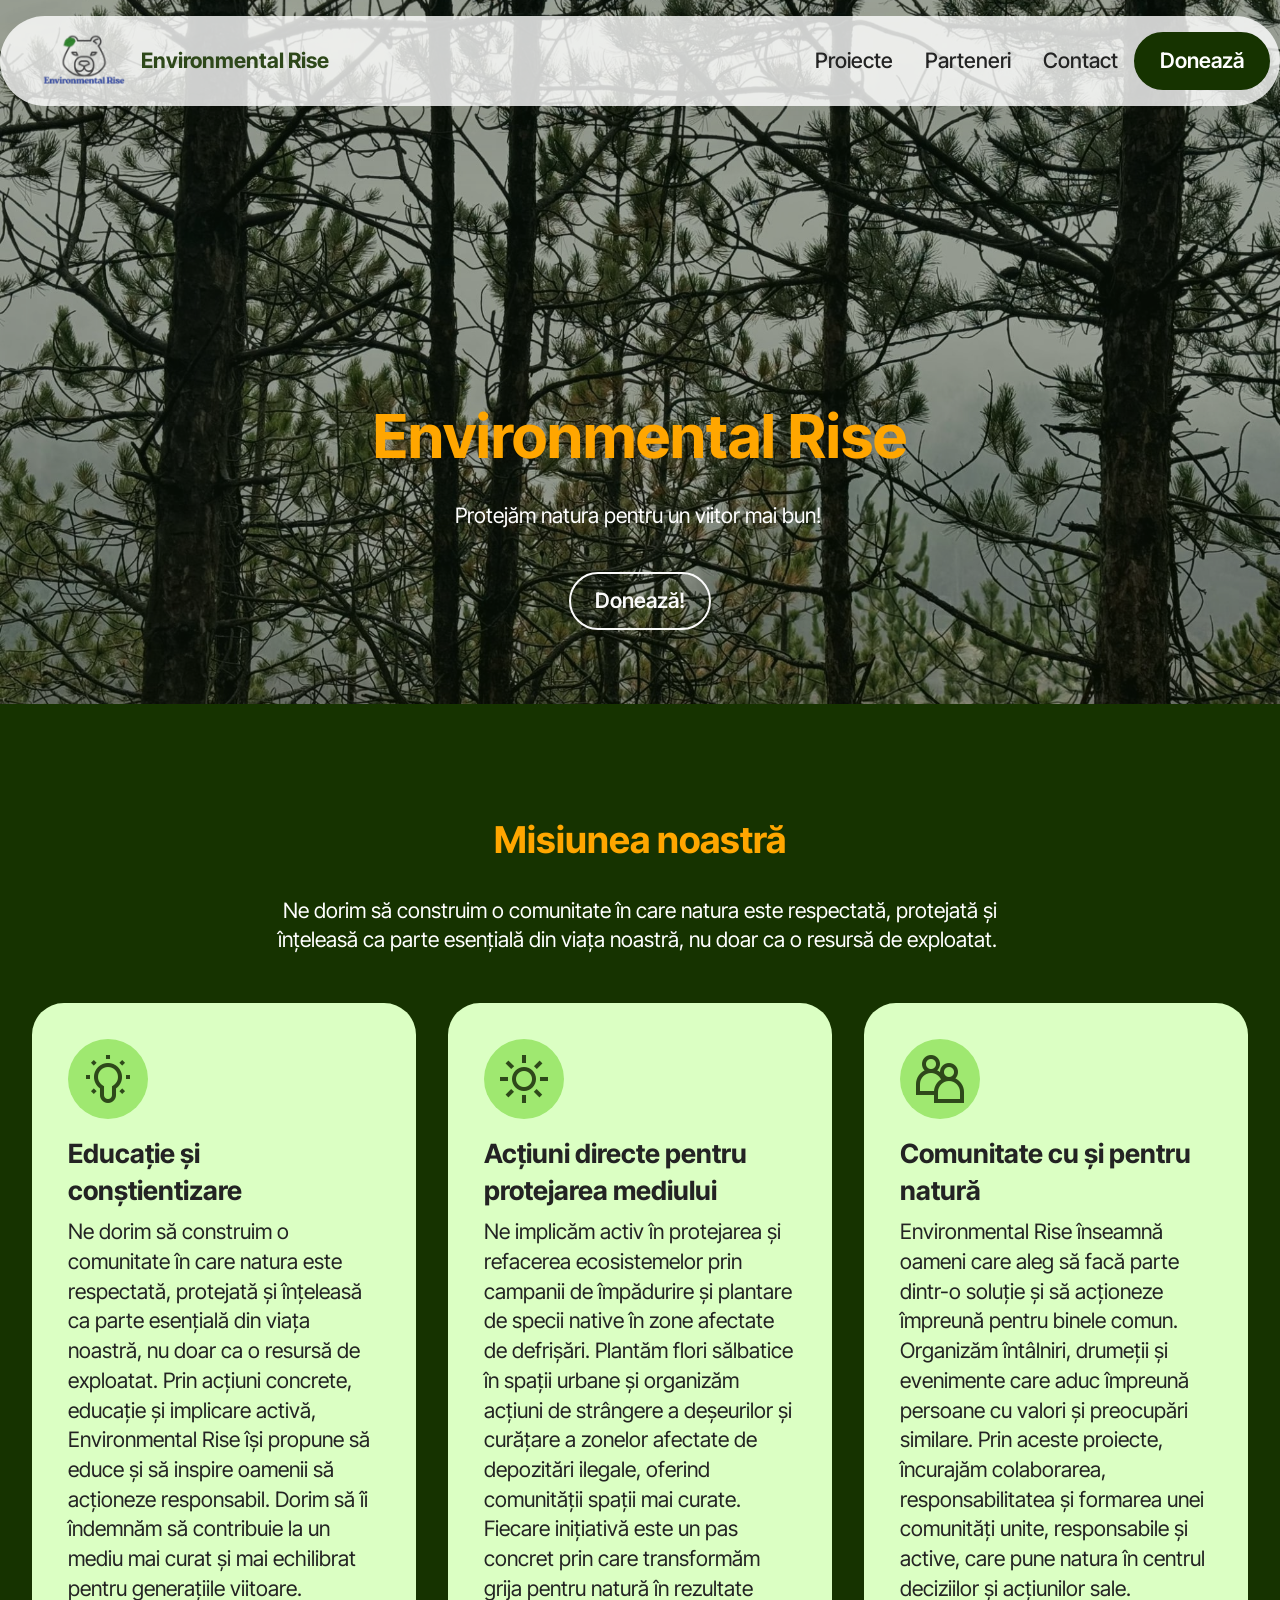
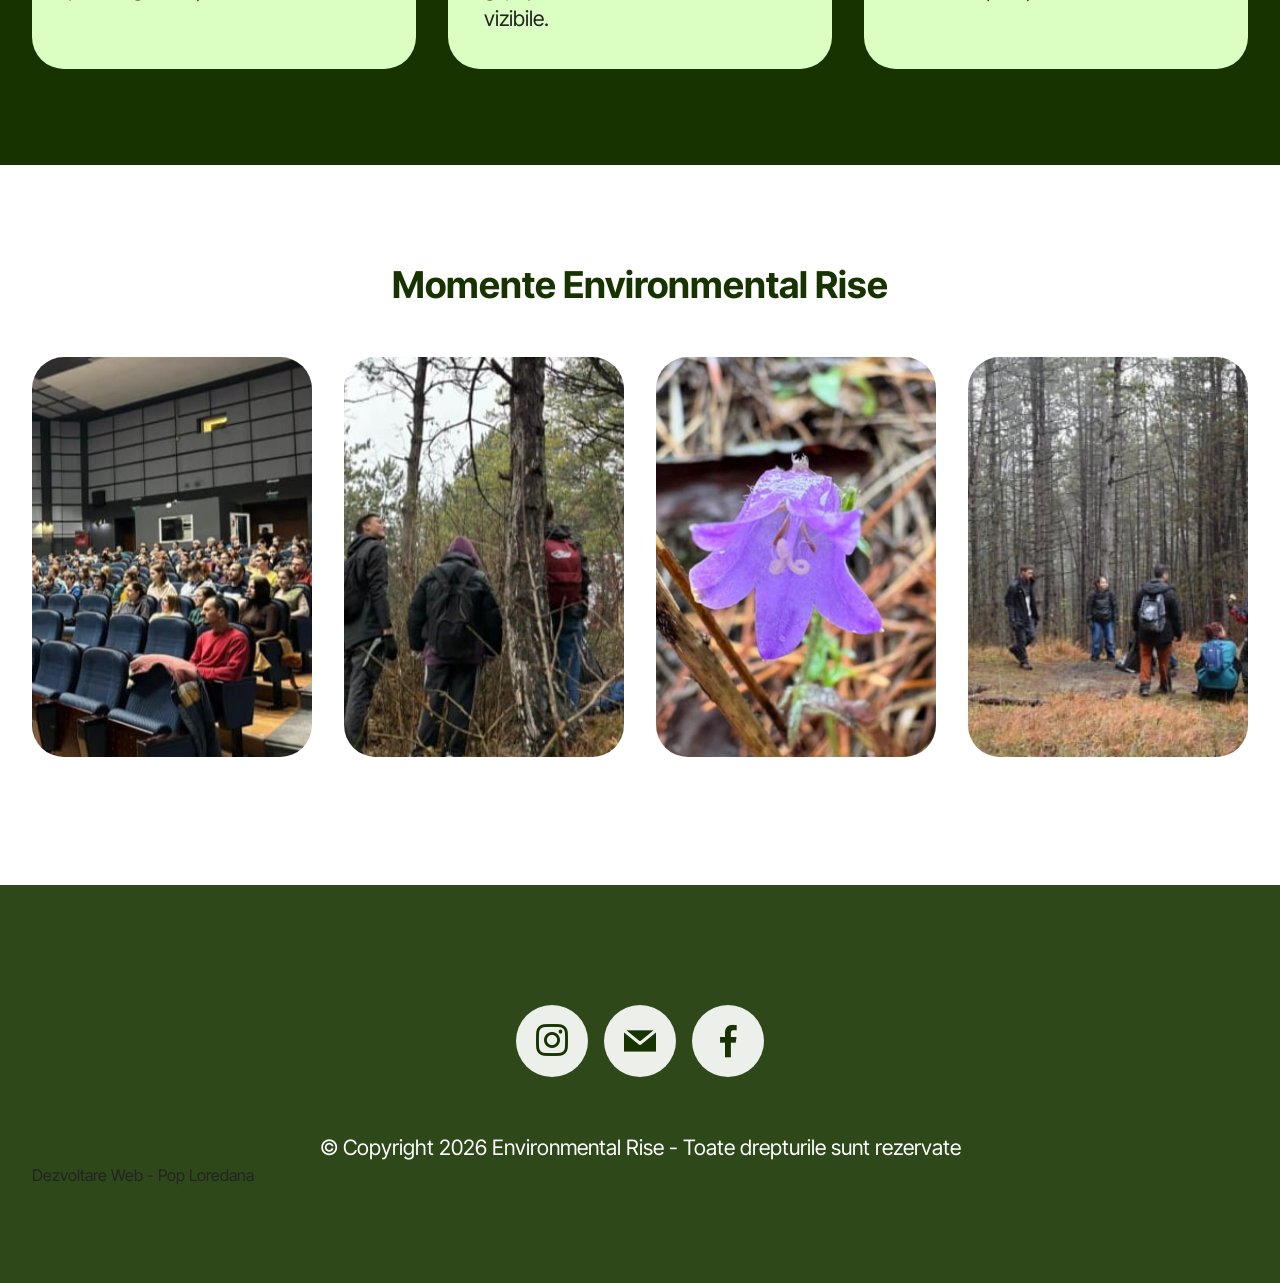
==== index.html @ d9c9ce09 "Add files via upload" ====
<!DOCTYPE html>
<html  >
<head>
  <meta charset="UTF-8">
  <meta http-equiv="X-UA-Compatible" content="IE=edge">
  <meta name="viewport" content="width=device-width, initial-scale=1, minimum-scale=1">
  <link rel="shortcut icon" href="assets/images/logo-environmental-rise.png" type="image/x-icon">
  <meta name="description" content="Environmental Rise este o organizație non-profit fondată de tineri, dedicată protejării mediului prin educație, informare și acțiuni concrete. Promovăm conștientizarea asupra poluării și importanței naturii, implicând comunitatea în inițiative de igienizare și responsabilitate față de mediul înconjurător.">
  
  
  <title>Environmental Rise</title>
  <link rel="stylesheet" href="assets/web/assets/mobirise-icons2/mobirise2.css">
  <link rel="stylesheet" href="assets/bootstrap/css/bootstrap.min.css">
  <link rel="stylesheet" href="assets/parallax/jarallax.css">
  <link rel="stylesheet" href="assets/dropdown/css/style.css">
  <link rel="stylesheet" href="assets/socicon/css/styles.css">
  <link rel="stylesheet" href="assets/theme/css/style.css">
  <link rel="preload" href="https://fonts.googleapis.com/css?family=Inter+Tight:100,200,300,400,500,600,700,800,900,100i,200i,300i,400i,500i,600i,700i,800i,900i&display=swap" as="style" onload="this.onload=null;this.rel='stylesheet'">
  <noscript><link rel="stylesheet" href="https://fonts.googleapis.com/css?family=Inter+Tight:100,200,300,400,500,600,700,800,900,100i,200i,300i,400i,500i,600i,700i,800i,900i&display=swap"></noscript>
  <link rel="preload" as="style" href="assets/syle/css/custom-style.css"><link rel="stylesheet" href="assets/syle/css/custom-style.css" type="text/css">

  
  
  
</head>
<body>
  
  <section data-bs-version="5.1" class="menu menu1 cid-vgi9VvY2FY" once="menu" id="menu01-1s">
	

	<nav class="navbar navbar-dropdown navbar-fixed-top navbar-expand-lg">
		<div class="container">
			<div class="navbar-brand">
				<span class="navbar-logo">
					<a href="index.html">
						<img src="assets/images/logo-environmental-rise.png" alt="Logo Environmental Rise" style="height: 3.7rem;">
					</a>
				</span>
				<span class="navbar-caption-wrap"><a class="navbar-caption text-info text-primary display-4" href="index.html">Environmental Rise</a></span>
			</div>
			<button class="navbar-toggler" type="button" data-toggle="collapse" data-bs-toggle="collapse" data-target="#navbarSupportedContent" data-bs-target="#navbarSupportedContent" aria-controls="navbarNavAltMarkup" aria-expanded="false" aria-label="Toggle navigation">
				<div class="hamburger">
					<span></span>
					<span></span>
					<span></span>
					<span></span>
				</div>
			</button>
			<div class="collapse navbar-collapse" id="navbarSupportedContent">
				<ul class="navbar-nav nav-dropdown" data-app-modern-menu="true"><li class="nav-item">
						<a class="nav-link link text-black text-primary display-4" href="proiecte.html">Proiecte</a>
					</li>
					<li class="nav-item">
						<a class="nav-link link text-black text-primary display-4" href="parteneri.html" aria-expanded="false">Parteneri</a>
					</li>
					<li class="nav-item">
						<a class="nav-link link text-black text-primary display-4" href="contact.html">Contact</a>
					</li></ul>
				
				<div class="navbar-buttons mbr-section-btn"><a class="btn btn-primary display-4" href="doneaza.html">Donează</a></div>
			</div>
		</div>
	</nav>
</section>

<section data-bs-version="5.1" class="header16 cid-vbN2YcTjL3 mbr-parallax-background" id="header17-1">
  
  <div class="mbr-overlay" style="opacity: 0.4; background-color: rgb(14, 29, 3);"></div>
  <div class="container-fluid">
    <div class="row">
      <div class="content-wrap col-12 col-md-8">
        <h1 class="mbr-section-title mbr-fonts-style mbr-white mb-4 display-1">
          <strong><br>Environmental Rise</strong></h1>
        
        <p class="mbr-fonts-style mbr-text mbr-white mb-4 display-7">Protejăm natura pentru un viitor mai bun!&nbsp;</p>
        <div class="mbr-section-btn"><a class="btn btn-white-outline display-7" href="doneaza.html">Donează!</a></div>
      </div>
    </div>
  </div>
</section>

<section data-bs-version="5.1" class="features5 cid-vbN3GbzS0w" id="features05-3">
  

  
  
  <div class="container">
    <div class="row mb-5 justify-content-center">
      <div class="col-12 content-head">
        <h2 class="mbr-section-title mbr-fonts-style align-center mb-0 display-2"><strong>Misiunea noastră</strong></h2>
        <h5 class="mbr-section-subtitle mbr-fonts-style align-center mb-0 mt-4 display-7">Ne dorim să construim o comunitate în care natura este respectată, protejată și înțeleasă ca parte esențială din viața noastră, nu doar ca o resursă de exploatat.&nbsp;</h5>
      </div>
    </div>
    <div class="row">
      <div class="item features-without-image col-12 col-md-6 col-lg-4 item-mb">
        <div class="item-wrapper">
          <div class="card-box align-left">
            <div class="iconfont-wrapper">
              <span class="mbr-iconfont mobi-mbri-idea mobi-mbri"></span>
            </div>
            <h3 class="card-title mbr-fonts-style display-5"><strong>Educație și conștientizare&nbsp;</strong></h3>
            <p class="card-text mbr-fonts-style display-7">Ne dorim să construim o comunitate în care natura este respectată, protejată și înțeleasă ca parte esențială din viața noastră, nu doar ca o resursă de exploatat. Prin acțiuni concrete, educație și implicare activă, Environmental Rise își propune să educe și să inspire oamenii să acționeze responsabil. Dorim să îi îndemnăm să contribuie la un mediu mai curat și mai echilibrat pentru generațiile viitoare.</p>

            
          </div>
        </div>
      </div><div class="item features-without-image col-12 col-md-6 col-lg-4 item-mb">
        <div class="item-wrapper">
          <div class="card-box align-left">
            <div class="iconfont-wrapper">
              <span class="mbr-iconfont mobi-mbri-sun mobi-mbri"></span>
            </div>
            <h3 class="card-title mbr-fonts-style display-5"><strong>Acțiuni directe pentru protejarea mediului</strong></h3>
            <p class="card-text mbr-fonts-style display-7">Ne implicăm activ în protejarea și refacerea ecosistemelor prin campanii de împădurire și plantare de specii native în zone afectate de defrișări. Plantăm flori sălbatice în spații urbane și organizăm acțiuni de strângere a deșeurilor și curățare a zonelor afectate de depozitări ilegale, oferind comunității spații mai curate. Fiecare inițiativă este un pas concret prin care transformăm grija pentru natură în rezultate vizibile.</p>

            
          </div>
        </div>
      </div><div class="item features-without-image col-12 col-md-6 col-lg-4 item-mb">
        <div class="item-wrapper">
          <div class="card-box align-left">
            <div class="iconfont-wrapper">
              <span class="mbr-iconfont mobi-mbri-users mobi-mbri"></span>
            </div>
            <h3 class="card-title mbr-fonts-style display-5"><strong>Comunitate cu și pentru natură</strong></h3>
            <p class="card-text mbr-fonts-style display-7">Environmental Rise înseamnă oameni care aleg să facă parte dintr-o soluție și să acționeze împreună pentru binele comun. Organizăm întâlniri, drumeții și evenimente care aduc împreună persoane cu valori și preocupări similare. Prin aceste proiecte, încurajăm colaborarea, responsabilitatea și formarea unei comunități unite, responsabile și active, care pune natura în centrul deciziilor și acțiunilor sale.</p>

            
          </div>
        </div>
      </div>
      
      
    </div>
  </div>
</section>

<section data-bs-version="5.1" class="gallery3 cid-vghAMvdMQ4" id="gallery03-1f">
    
    
    <div class="container-fluid">
      <div class="row justify-content-center">
        <div class="col-12 content-head">
          <div class="mbr-section-head mb-5">
            <h2 class="mbr-section-title mbr-fonts-style align-center mb-0 display-2"><strong>Momente Environmental Rise</strong></h2>
            
          </div>
        </div>
      </div>
      <div class="row">
        <div class="item features-image col-12 col-md-6 col-lg-3 active">
          <div class="item-wrapper">
            <div class="item-img">
              <img src="assets/images/cinema-388x388.jpg" alt="Sală de Cinema plină de spectatori cu prilejul ecranizării unuia dintre documentarele cu scop educativ și de conștientizare pentru mediu" title="" data-slide-to="0" data-bs-slide-to="0">
            </div>
            
          </div>
        </div><div class="item features-image col-12 col-md-6 col-lg-3">
          <div class="item-wrapper">
            <div class="item-img">
              <img src="assets/images/padurea-faget-376x376.jpg" alt="Voluntarii Environmental Rise în  Făget, explorând pădurea cu sacii de gunoi la îndemână. " title="" data-slide-to="1" data-bs-slide-to="1">
            </div>
            
          </div>
        </div><div class="item features-image col-12 col-md-6 col-lg-3">
          <div class="item-wrapper">
            <div class="item-img">
              <img src="assets/images/floare-516x516.jpg" alt="Floare mov observată de voluntarii Environmental Rise în una dintre acțiunile de igienizare din natură." title="" data-slide-to="2" data-bs-slide-to="2">
            </div>
            
          </div>
        </div>
        
        
        <div class="item features-image col-12 col-md-6 col-lg-3">
          <div class="item-wrapper">
            <div class="item-img">
              <img src="assets/images/igienizare-faget-344x344.jpg" alt="Voluntarii Environmental Rise în timpul acțiunii de igienizare a Pădurii Făget" title="" data-slide-to="3" data-bs-slide-to="3">
            </div>
            
          </div>
        </div>
      </div>
    </div>
  </section>

<section data-bs-version="5.1" class="footer3 cid-vbNjafjT93" once="footers" id="footer03-13">

        

    

    <div class="container">
        <div class="row">
            

            <div class="col-12 mt-4">
                <div class="social-row">
                    <div class="soc-item">
                        <a href="https://www.instagram.com/environmentalrise?igsh=dGgyN2luZTlpYWtq&utm_source=qr" target="_blank">
                            <span class="mbr-iconfont display-7 socicon-instagram socicon"></span>
                        </a>
                    </div>
                    <div class="soc-item">
                        <a href="mailto:environmentalrise@gmail.com">
                            <span class="mbr-iconfont socicon-mail socicon"></span>
                        </a>
                    </div>
                    <div class="soc-item">
                        <a href="https://www.facebook.com/share/18EPLnrP8C/?mibextid=wwXIfr" target="_blank">
                            <span class="mbr-iconfont socicon-facebook socicon"></span>
                        </a>
                    </div>
                    
                    
                </div>
            </div>
            <div class="col-12 mt-5">
                <p class="mbr-fonts-style copyright display-7">© Copyright 2026 Environmental Rise - Toate drepturile sunt rezervate</p>Dezvoltare Web - Pop Loredana<br></p>
            </div>
        </div>
    </div>
  
  <script src="assets/bootstrap/js/bootstrap.bundle.min.js"></script>
  <script src="assets/smoothscroll/smooth-scroll.js"></script>
  <script src="assets/ytplayer/index.js"></script>
  <script src="assets/dropdown/js/navbar-dropdown.js"></script>
  <script src="assets/theme/js/script.js"></script>
</body>
  
 
  </body>
</html>
---- assets/web/assets/mobirise-icons2/mobirise2.css ----
@font-face {
  font-family: 'Moririse2';
  font-display: swap;
  src:  url('mobirise2.eot?f2bix4');
  src:  url('mobirise2.eot?f2bix4#iefix') format('embedded-opentype'),
    url('mobirise2.woff2?f2bix4') format('woff2'),
    url('mobirise2.woff?f2bix4') format('woff'),
    url('mobirise2.ttf?f2bix4') format('truetype'),
    url('mobirise2.svg?f2bix4#mobirise2') format('svg');
  font-weight: normal;
  font-style: normal;
}

[class^="mobi-"], [class*=" mobi-"] {
  /* use !important to prevent issues with browser extensions that change fonts */
  font-family: 'Moririse2' !important;
  speak: none;
  font-style: normal;
  font-weight: normal;
  font-variant: normal;
  text-transform: none;
  line-height: 1;

  /* Better Font Rendering =========== */
  -webkit-font-smoothing: antialiased;
  -moz-osx-font-smoothing: grayscale;
}

.mobi-mbri-add-submenu:before {
  content: "\e900";
}
.mobi-mbri-alert:before {
  content: "\e901";
}
.mobi-mbri-align-center:before {
  content: "\e902";
}
.mobi-mbri-align-justify:before {
  content: "\e903";
}
.mobi-mbri-align-left:before {
  content: "\e904";
}
.mobi-mbri-align-right:before {
  content: "\e905";
}
.mobi-mbri-android:before {
  content: "\e906";
}
.mobi-mbri-apple:before {
  content: "\e907";
}
.mobi-mbri-arrow-down:before {
  content: "\e908";
}
.mobi-mbri-arrow-next:before {
  content: "\e909";
}
.mobi-mbri-arrow-prev:before {
  content: "\e90a";
}
.mobi-mbri-arrow-up:before {
  content: "\e90b";
}
.mobi-mbri-bold:before {
  content: "\e90c";
}
.mobi-mbri-bookmark:before {
  content: "\e90d";
}
.mobi-mbri-bootstrap:before {
  content: "\e90e";
}
.mobi-mbri-briefcase:before {
  content: "\e90f";
}
.mobi-mbri-browse:before {
  content: "\e910";
}
.mobi-mbri-bulleted-list:before {
  content: "\e911";
}
.mobi-mbri-calendar:before {
  content: "\e912";
}
.mobi-mbri-camera:before {
  content: "\e913";
}
.mobi-mbri-cart-add:before {
  content: "\e914";
}
.mobi-mbri-cart-full:before {
  content: "\e915";
}
.mobi-mbri-cash:before {
  content: "\e916";
}
.mobi-mbri-change-style:before {
  content: "\e917";
}
.mobi-mbri-chat:before {
  content: "\e918";
}
.mobi-mbri-clock:before {
  content: "\e919";
}
.mobi-mbri-close:before {
  content: "\e91a";
}
.mobi-mbri-cloud:before {
  content: "\e91b";
}
.mobi-mbri-code:before {
  content: "\e91c";
}
.mobi-mbri-contact-form:before {
  content: "\e91d";
}
.mobi-mbri-credit-card:before {
  content: "\e91e";
}
.mobi-mbri-cursor-click:before {
  content: "\e91f";
}
.mobi-mbri-cust-feedback:before {
  content: "\e920";
}
.mobi-mbri-database:before {
  content: "\e921";
}
.mobi-mbri-delivery:before {
  content: "\e922";
}
.mobi-mbri-desktop:before {
  content: "\e923";
}
.mobi-mbri-devices:before {
  content: "\e924";
}
.mobi-mbri-down:before {
  content: "\e925";
}
.mobi-mbri-download-2:before {
  content: "\e926";
}
.mobi-mbri-download:before {
  content: "\e927";
}
.mobi-mbri-drag-n-drop-2:before {
  content: "\e928";
}
.mobi-mbri-drag-n-drop:before {
  content: "\e929";
}
.mobi-mbri-edit-2:before {
  content: "\e92a";
}
.mobi-mbri-edit:before {
  content: "\e92b";
}
.mobi-mbri-error:before {
  content: "\e92c";
}
.mobi-mbri-extension:before {
  content: "\e92d";
}
.mobi-mbri-features:before {
  content: "\e92e";
}
.mobi-mbri-file:before {
  content: "\e92f";
}
.mobi-mbri-flag:before {
  content: "\e930";
}
.mobi-mbri-folder:before {
  content: "\e931";
}
.mobi-mbri-gift:before {
  content: "\e932";
}
.mobi-mbri-github:before {
  content: "\e933";
}
.mobi-mbri-globe-2:before {
  content: "\e934";
}
.mobi-mbri-globe:before {
  content: "\e935";
}
.mobi-mbri-growing-chart:before {
  content: "\e936";
}
.mobi-mbri-hearth:before {
  content: "\e937";
}
.mobi-mbri-help:before {
  content: "\e938";
}
.mobi-mbri-home:before {
  content: "\e939";
}
.mobi-mbri-hot-cup:before {
  content: "\e93a";
}
.mobi-mbri-idea:before {
  content: "\e93b";
}
.mobi-mbri-image-gallery:before {
  content: "\e93c";
}
.mobi-mbri-image-slider:before {
  content: "\e93d";
}
.mobi-mbri-info:before {
  content: "\e93e";
}
.mobi-mbri-italic:before {
  content: "\e93f";
}
.mobi-mbri-key:before {
  content: "\e940";
}
.mobi-mbri-laptop:before {
  content: "\e941";
}
.mobi-mbri-layers:before {
  content: "\e942";
}
.mobi-mbri-left-right:before {
  content: "\e943";
}
.mobi-mbri-left:before {
  content: "\e944";
}
.mobi-mbri-letter:before {
  content: "\e945";
}
.mobi-mbri-like:before {
  content: "\e946";
}
.mobi-mbri-link:before {
  content: "\e947";
}
.mobi-mbri-lock:before {
  content: "\e948";
}
.mobi-mbri-login:before {
  content: "\e949";
}
.mobi-mbri-logout:before {
  content: "\e94a";
}
.mobi-mbri-magic-stick:before {
  content: "\e94b";
}
.mobi-mbri-map-pin:before {
  content: "\e94c";
}
.mobi-mbri-menu:before {
  content: "\e94d";
}
.mobi-mbri-mobile-2:before {
  content: "\e94e";
}
.mobi-mbri-mobile-horizontal:before {
  content: "\e94f";
}
.mobi-mbri-mobile:before {
  content: "\e950";
}
.mobi-mbri-mobirise:before {
  content: "\e951";
}
.mobi-mbri-more-horizontal:before {
  content: "\e952";
}
.mobi-mbri-more-vertical:before {
  content: "\e953";
}
.mobi-mbri-music:before {
  content: "\e954";
}
.mobi-mbri-new-file:before {
  content: "\e955";
}
.mobi-mbri-numbered-list:before {
  content: "\e956";
}
.mobi-mbri-opened-folder:before {
  content: "\e957";
}
.mobi-mbri-pages:before {
  content: "\e958";
}
.mobi-mbri-paper-plane:before {
  content: "\e959";
}
.mobi-mbri-paperclip:before {
  content: "\e95a";
}
.mobi-mbri-phone:before {
  content: "\e95b";
}
.mobi-mbri-photo:before {
  content: "\e95c";
}
.mobi-mbri-photos:before {
  content: "\e95d";
}
.mobi-mbri-pin:before {
  content: "\e95e";
}
.mobi-mbri-play:before {
  content: "\e95f";
}
.mobi-mbri-plus:before {
  content: "\e960";
}
.mobi-mbri-preview:before {
  content: "\e961";
}
.mobi-mbri-print:before {
  content: "\e962";
}
.mobi-mbri-protect:before {
  content: "\e963";
}
.mobi-mbri-question:before {
  content: "\e964";
}
.mobi-mbri-quote-left:before {
  content: "\e965";
}
.mobi-mbri-quote-right:before {
  content: "\e966";
}
.mobi-mbri-redo:before {
  content: "\e967";
}
.mobi-mbri-refresh:before {
  content: "\e968";
}
.mobi-mbri-responsive-2:before {
  content: "\e969";
}
.mobi-mbri-responsive:before {
  content: "\e96a";
}
.mobi-mbri-right:before {
  content: "\e96b";
}
.mobi-mbri-rocket:before {
  content: "\e96c";
}
.mobi-mbri-sad-face:before {
  content: "\e96d";
}
.mobi-mbri-sale:before {
  content: "\e96e";
}
.mobi-mbri-save:before {
  content: "\e96f";
}
.mobi-mbri-search:before {
  content: "\e970";
}
.mobi-mbri-setting-2:before {
  content: "\e971";
}
.mobi-mbri-setting-3:before {
  content: "\e972";
}
.mobi-mbri-setting:before {
  content: "\e973";
}
.mobi-mbri-share:before {
  content: "\e974";
}
.mobi-mbri-shopping-bag:before {
  content: "\e975";
}
.mobi-mbri-shopping-basket:before {
  content: "\e976";
}
.mobi-mbri-shopping-cart:before {
  content: "\e977";
}
.mobi-mbri-sites:before {
  content: "\e978";
}
.mobi-mbri-smile-face:before {
  content: "\e979";
}
.mobi-mbri-speed:before {
  content: "\e97a";
}
.mobi-mbri-star:before {
  content: "\e97b";
}
.mobi-mbri-success:before {
  content: "\e97c";
}
.mobi-mbri-sun:before {
  content: "\e97d";
}
.mobi-mbri-sun2:before {
  content: "\e97e";
}
.mobi-mbri-tablet-vertical:before {
  content: "\e97f";
}
.mobi-mbri-tablet:before {
  content: "\e980";
}
.mobi-mbri-target:before {
  content: "\e981";
}
.mobi-mbri-timer:before {
  content: "\e982";
}
.mobi-mbri-to-ftp:before {
  content: "\e983";
}
.mobi-mbri-to-local-drive:before {
  content: "\e984";
}
.mobi-mbri-touch-swipe:before {
  content: "\e985";
}
.mobi-mbri-touch:before {
  content: "\e986";
}
.mobi-mbri-trash:before {
  content: "\e987";
}
.mobi-mbri-underline:before {
  content: "\e988";
}
.mobi-mbri-undo:before {
  content: "\e989";
}
.mobi-mbri-unlink:before {
  content: "\e98a";
}
.mobi-mbri-unlock:before {
  content: "\e98b";
}
.mobi-mbri-up-down:before {
  content: "\e98c";
}
.mobi-mbri-up:before {
  content: "\e98d";
}
.mobi-mbri-update:before {
  content: "\e98e";
}
.mobi-mbri-upload-2:before {
  content: "\e98f";
}
.mobi-mbri-upload:before {
  content: "\e990";
}
.mobi-mbri-user-2:before {
  content: "\e991";
}
.mobi-mbri-user:before {
  content: "\e992";
}
.mobi-mbri-users:before {
  content: "\e993";
}
.mobi-mbri-video-play:before {
  content: "\e994";
}
.mobi-mbri-video:before {
  content: "\e995";
}
.mobi-mbri-watch:before {
  content: "\e996";
}
.mobi-mbri-website-theme-2:before {
  content: "\e997";
}
.mobi-mbri-website-theme:before {
  content: "\e998";
}
.mobi-mbri-wifi:before {
  content: "\e999";
}
.mobi-mbri-windows:before {
  content: "\e99a";
}
.mobi-mbri-zoom-in:before {
  content: "\e99b";
}
.mobi-mbri-zoom-out:before {
  content: "\e99c";
}
---- assets/parallax/jarallax.css ----
.jarallax {
    position: relative;
    z-index: 0;
}
.jarallax > .jarallax-img {
    position: absolute;
    object-fit: cover;
    /* support for plugin https://github.com/bfred-it/object-fit-images */
    font-family: 'object-fit: cover;';
    top: 0;
    left: 0;
    width: 100%;
    height: 100%;
    z-index: -1;
}
---- assets/dropdown/css/style.css ----
.navbar-dropdown {
  left: 0;
  padding: 0;
  position: absolute;
  right: 0;
  top: 0;
  transition: all 0.45s ease;
  z-index: 1030;
  background: #282828; }
  .navbar-dropdown .navbar-logo {
    margin-right: 0.8rem;
    transition: margin 0.3s ease-in-out;
    vertical-align: middle; }
    .navbar-dropdown .navbar-logo img {
      height: 3.125rem;
      transition: all 0.3s ease-in-out; }
    .navbar-dropdown .navbar-logo.mbr-iconfont {
      font-size: 3.125rem;
      line-height: 3.125rem; }
  .navbar-dropdown .navbar-caption {
    font-weight: 700;
    white-space: normal;
    vertical-align: -4px;
    line-height: 3.125rem !important; }
    .navbar-dropdown .navbar-caption, .navbar-dropdown .navbar-caption:hover {
      color: inherit;
      text-decoration: none; }
  .navbar-dropdown .mbr-iconfont + .navbar-caption {
    vertical-align: -1px; }
  .navbar-dropdown.navbar-fixed-top {
    position: fixed; }
  .navbar-dropdown .navbar-brand span {
    vertical-align: -4px; }
  .navbar-dropdown.bg-color.transparent {
    background: none; }
  .navbar-dropdown.navbar-short .navbar-brand {
    padding: 0.625rem 0; }
    .navbar-dropdown.navbar-short .navbar-brand span {
      vertical-align: -1px; }
  .navbar-dropdown.navbar-short .navbar-caption {
    line-height: 2.375rem !important;
    vertical-align: -2px; }
  .navbar-dropdown.navbar-short .navbar-logo {
    margin-right: 0.5rem; }
    .navbar-dropdown.navbar-short .navbar-logo img {
      height: 2.375rem; }
    .navbar-dropdown.navbar-short .navbar-logo.mbr-iconfont {
      font-size: 2.375rem;
      line-height: 2.375rem; }
  .navbar-dropdown.navbar-short .mbr-table-cell {
    height: 3.625rem; }
  .navbar-dropdown .navbar-close {
    left: 0.6875rem;
    position: fixed;
    top: 0.75rem;
    z-index: 1000; }
  .navbar-dropdown .hamburger-icon {
    content: "";
    display: inline-block;
    vertical-align: middle;
    width: 16px;
    -webkit-box-shadow: 0 -6px 0 1px #282828,0 0 0 1px #282828,0 6px 0 1px #282828;
    -moz-box-shadow: 0 -6px 0 1px #282828,0 0 0 1px #282828,0 6px 0 1px #282828;
    box-shadow: 0 -6px 0 1px #282828,0 0 0 1px #282828,0 6px 0 1px #282828; }

.dropdown-menu .dropdown-toggle[data-toggle="dropdown-submenu"]::after {
  border-bottom: 0.35em solid transparent;
  border-left: 0.35em solid;
  border-right: 0;
  border-top: 0.35em solid transparent;
  margin-left: 0.3rem; }

.dropdown-menu .dropdown-item:focus {
  outline: 0; }

.nav-dropdown {
  font-size: 0.75rem;
  font-weight: 500;
  height: auto !important; }
  .nav-dropdown .nav-btn {
    padding-left: 1rem; }
  .nav-dropdown .link {
    margin: .667em 1.667em;
    font-weight: 500;
    padding: 0;
    transition: color .2s ease-in-out; }
    .nav-dropdown .link.dropdown-toggle {
      margin-right: 2.583em; }
      .nav-dropdown .link.dropdown-toggle::after {
        margin-left: .25rem;
        border-top: 0.35em solid;
        border-right: 0.35em solid transparent;
        border-left: 0.35em solid transparent;
        border-bottom: 0; }
      .nav-dropdown .link.dropdown-toggle[aria-expanded="true"] {
        margin: 0;
        padding: 0.667em 3.263em  0.667em 1.667em; }
  .nav-dropdown .link::after,
  .nav-dropdown .dropdown-item::after {
    color: inherit; }
  .nav-dropdown .btn {
    font-size: 0.75rem;
    font-weight: 700;
    letter-spacing: 0;
    margin-bottom: 0;
    padding-left: 1.25rem;
    padding-right: 1.25rem; }
  .nav-dropdown .dropdown-menu {
    border-radius: 0;
    border: 0;
    left: 0;
    margin: 0;
    padding-bottom: 1.25rem;
    padding-top: 1.25rem;
    position: relative; }
  .nav-dropdown .dropdown-submenu {
    margin-left: 0.125rem;
    top: 0; }
  .nav-dropdown .dropdown-item {
    font-weight: 500;
    line-height: 2;
    padding: 0.3846em 4.615em 0.3846em 1.5385em;
    position: relative;
    transition: color .2s ease-in-out, background-color .2s ease-in-out; }
    .nav-dropdown .dropdown-item::after {
      margin-top: -0.3077em;
      position: absolute;
      right: 1.1538em;
      top: 50%; }
    .nav-dropdown .dropdown-item:focus, .nav-dropdown .dropdown-item:hover {
      background: none; }

@media (max-width: 767px) {
  .nav-dropdown.navbar-toggleable-sm {
    bottom: 0;
    display: none;
    left: 0;
    overflow-x: hidden;
    position: fixed;
    top: 0;
    transform: translateX(-100%);
    -ms-transform: translateX(-100%);
    -webkit-transform: translateX(-100%);
    width: 18.75rem;
    z-index: 999; } }
.nav-dropdown.navbar-toggleable-xl {
  bottom: 0;
  display: none;
  left: 0;
  overflow-x: hidden;
  position: fixed;
  top: 0;
  transform: translateX(-100%);
  -ms-transform: translateX(-100%);
  -webkit-transform: translateX(-100%);
  width: 18.75rem;
  z-index: 999; }

.nav-dropdown-sm {
  display: block !important;
  overflow-x: hidden;
  overflow: auto;
  padding-top: 3.875rem; }
  .nav-dropdown-sm::after {
    content: "";
    display: block;
    height: 3rem;
    width: 100%; }
  .nav-dropdown-sm.collapse.in ~ .navbar-close {
    display: block !important; }
  .nav-dropdown-sm.collapsing, .nav-dropdown-sm.collapse.in {
    transform: translateX(0);
    -ms-transform: translateX(0);
    -webkit-transform: translateX(0);
    transition: all 0.25s ease-out;
    -webkit-transition: all 0.25s ease-out;
    background: #282828; }
  .nav-dropdown-sm.collapsing[aria-expanded="false"] {
    transform: translateX(-100%);
    -ms-transform: translateX(-100%);
    -webkit-transform: translateX(-100%); }
  .nav-dropdown-sm .nav-item {
    display: block;
    margin-left: 0 !important;
    padding-left: 0; }
  .nav-dropdown-sm .link,
  .nav-dropdown-sm .dropdown-item {
    border-top: 1px dotted rgba(255, 255, 255, 0.1);
    font-size: 0.8125rem;
    line-height: 1.6;
    margin: 0 !important;
    padding: 0.875rem 2.4rem 0.875rem 1.5625rem !important;
    position: relative;
    white-space: normal; }
    .nav-dropdown-sm .link:focus, .nav-dropdown-sm .link:hover,
    .nav-dropdown-sm .dropdown-item:focus,
    .nav-dropdown-sm .dropdown-item:hover {
      background: rgba(0, 0, 0, 0.2) !important;
      color: #c0a375; }
  .nav-dropdown-sm .nav-btn {
    position: relative;
    padding: 1.5625rem 1.5625rem 0 1.5625rem; }
    .nav-dropdown-sm .nav-btn::before {
      border-top: 1px dotted rgba(255, 255, 255, 0.1);
      content: "";
      left: 0;
      position: absolute;
      top: 0;
      width: 100%; }
    .nav-dropdown-sm .nav-btn + .nav-btn {
      padding-top: 0.625rem; }
      .nav-dropdown-sm .nav-btn + .nav-btn::before {
        display: none; }
  .nav-dropdown-sm .btn {
    padding: 0.625rem 0; }
  .nav-dropdown-sm .dropdown-toggle[data-toggle="dropdown-submenu"]::after {
    margin-left: .25rem;
    border-top: 0.35em solid;
    border-right: 0.35em solid transparent;
    border-left: 0.35em solid transparent;
    border-bottom: 0; }
  .nav-dropdown-sm .dropdown-toggle[data-toggle="dropdown-submenu"][aria-expanded="true"]::after {
    border-top: 0;
    border-right: 0.35em solid transparent;
    border-left: 0.35em solid transparent;
    border-bottom: 0.35em solid; }
  .nav-dropdown-sm .dropdown-menu {
    margin: 0;
    padding: 0;
    position: relative;
    top: 0;
    left: 0;
    width: 100%;
    border: 0;
    float: none;
    border-radius: 0;
    background: none; }
  .nav-dropdown-sm .dropdown-submenu {
    left: 100%;
    margin-left: 0.125rem;
    margin-top: -1.25rem;
    top: 0; }

.navbar-toggleable-sm .nav-dropdown .dropdown-menu {
  position: absolute; }

.navbar-toggleable-sm .nav-dropdown .dropdown-submenu {
  left: 100%;
  margin-left: 0.125rem;
  margin-top: -1.25rem;
  top: 0; }

.navbar-toggleable-sm.opened .nav-dropdown .dropdown-menu {
  position: relative; }

.navbar-toggleable-sm.opened .nav-dropdown .dropdown-submenu {
  left: 0;
  margin-left: 00rem;
  margin-top: 0rem;
  top: 0; }

.is-builder .nav-dropdown.collapsing {
  transition: none !important; }
---- assets/socicon/css/styles.css ----
@charset "UTF-8";

@font-face {
  font-family: 'Socicon';
  src:  url('../fonts/socicon.eot');
  src:  url('../fonts/socicon.eot?#iefix') format('embedded-opentype'),
    url('../fonts/socicon.woff2') format('woff2'),
    url('../fonts/socicon.ttf') format('truetype'),
    url('../fonts/socicon.woff') format('woff'),
    url('../fonts/socicon.svg#socicon') format('svg');
  font-weight: normal;
  font-style: normal;
  font-display: swap;
}

[data-icon]:before {
  font-family: "socicon" !important;
  content: attr(data-icon);
  font-style: normal !important;
  font-weight: normal !important;
  font-variant: normal !important;
  text-transform: none !important;
  speak: none;
  line-height: 1;
  -webkit-font-smoothing: antialiased;
  -moz-osx-font-smoothing: grayscale;
}

[class^="socicon-"], [class*=" socicon-"] {
  /* use !important to prevent issues with browser extensions that change fonts */
  font-family: 'Socicon' !important;
  speak: none;
  font-style: normal;
  font-weight: normal;
  font-variant: normal;
  text-transform: none;
  line-height: 1;

  /* Better Font Rendering =========== */
  -webkit-font-smoothing: antialiased;
  -moz-osx-font-smoothing: grayscale;
}

.socicon-500px:before {
  content: "\e000";
}
.socicon-8tracks:before {
  content: "\e001";
}
.socicon-airbnb:before {
  content: "\e002";
}
.socicon-alliance:before {
  content: "\e003";
}
.socicon-amazon:before {
  content: "\e004";
}
.socicon-amplement:before {
  content: "\e005";
}
.socicon-android:before {
  content: "\e006";
}
.socicon-angellist:before {
  content: "\e007";
}
.socicon-apple:before {
  content: "\e008";
}
.socicon-appnet:before {
  content: "\e009";
}
.socicon-baidu:before {
  content: "\e00a";
}
.socicon-bandcamp:before {
  content: "\e00b";
}
.socicon-battlenet:before {
  content: "\e00c";
}
.socicon-mixer:before {
  content: "\e00d";
}
.socicon-bebee:before {
  content: "\e00e";
}
.socicon-bebo:before {
  content: "\e00f";
}
.socicon-behance:before {
  content: "\e010";
}
.socicon-blizzard:before {
  content: "\e011";
}
.socicon-blogger:before {
  content: "\e012";
}
.socicon-buffer:before {
  content: "\e013";
}
.socicon-chrome:before {
  content: "\e014";
}
.socicon-coderwall:before {
  content: "\e015";
}
.socicon-curse:before {
  content: "\e016";
}
.socicon-dailymotion:before {
  content: "\e017";
}
.socicon-deezer:before {
  content: "\e018";
}
.socicon-delicious:before {
  content: "\e019";
}
.socicon-deviantart:before {
  content: "\e01a";
}
.socicon-diablo:before {
  content: "\e01b";
}
.socicon-digg:before {
  content: "\e01c";
}
.socicon-discord:before {
  content: "\e01d";
}
.socicon-disqus:before {
  content: "\e01e";
}
.socicon-douban:before {
  content: "\e01f";
}
.socicon-draugiem:before {
  content: "\e020";
}
.socicon-dribbble:before {
  content: "\e021";
}
.socicon-drupal:before {
  content: "\e022";
}
.socicon-ebay:before {
  content: "\e023";
}
.socicon-ello:before {
  content: "\e024";
}
.socicon-endomodo:before {
  content: "\e025";
}
.socicon-envato:before {
  content: "\e026";
}
.socicon-etsy:before {
  content: "\e027";
}
.socicon-facebook:before {
  content: "\e028";
}
.socicon-feedburner:before {
  content: "\e029";
}
.socicon-filmweb:before {
  content: "\e02a";
}
.socicon-firefox:before {
  content: "\e02b";
}
.socicon-flattr:before {
  content: "\e02c";
}
.socicon-flickr:before {
  content: "\e02d";
}
.socicon-formulr:before {
  content: "\e02e";
}
.socicon-forrst:before {
  content: "\e02f";
}
.socicon-foursquare:before {
  content: "\e030";
}
.socicon-friendfeed:before {
  content: "\e031";
}
.socicon-github:before {
  content: "\e032";
}
.socicon-goodreads:before {
  content: "\e033";
}
.socicon-google:before {
  content: "\e034";
}
.socicon-googlescholar:before {
  content: "\e035";
}
.socicon-googlegroups:before {
  content: "\e036";
}
.socicon-googlephotos:before {
  content: "\e037";
}
.socicon-googleplus:before {
  content: "\e038";
}
.socicon-grooveshark:before {
  content: "\e039";
}
.socicon-hackerrank:before {
  content: "\e03a";
}
.socicon-hearthstone:before {
  content: "\e03b";
}
.socicon-hellocoton:before {
  content: "\e03c";
}
.socicon-heroes:before {
  content: "\e03d";
}
.socicon-smashcast:before {
  content: "\e03e";
}
.socicon-horde:before {
  content: "\e03f";
}
.socicon-houzz:before {
  content: "\e040";
}
.socicon-icq:before {
  content: "\e041";
}
.socicon-identica:before {
  content: "\e042";
}
.socicon-imdb:before {
  content: "\e043";
}
.socicon-instagram:before {
  content: "\e044";
}
.socicon-issuu:before {
  content: "\e045";
}
.socicon-istock:before {
  content: "\e046";
}
.socicon-itunes:before {
  content: "\e047";
}
.socicon-keybase:before {
  content: "\e048";
}
.socicon-lanyrd:before {
  content: "\e049";
}
.socicon-lastfm:before {
  content: "\e04a";
}
.socicon-line:before {
  content: "\e04b";
}
.socicon-linkedin:before {
  content: "\e04c";
}
.socicon-livejournal:before {
  content: "\e04d";
}
.socicon-lyft:before {
  content: "\e04e";
}
.socicon-macos:before {
  content: "\e04f";
}
.socicon-mail:before {
  content: "\e050";
}
.socicon-medium:before {
  content: "\e051";
}
.socicon-meetup:before {
  content: "\e052";
}
.socicon-mixcloud:before {
  content: "\e053";
}
.socicon-modelmayhem:before {
  content: "\e054";
}
.socicon-mumble:before {
  content: "\e055";
}
.socicon-myspace:before {
  content: "\e056";
}
.socicon-newsvine:before {
  content: "\e057";
}
.socicon-nintendo:before {
  content: "\e058";
}
.socicon-npm:before {
  content: "\e059";
}
.socicon-odnoklassniki:before {
  content: "\e05a";
}
.socicon-openid:before {
  content: "\e05b";
}
.socicon-opera:before {
  content: "\e05c";
}
.socicon-outlook:before {
  content: "\e05d";
}
.socicon-overwatch:before {
  content: "\e05e";
}
.socicon-patreon:before {
  content: "\e05f";
}
.socicon-paypal:before {
  content: "\e060";
}
.socicon-periscope:before {
  content: "\e061";
}
.socicon-persona:before {
  content: "\e062";
}
.socicon-pinterest:before {
  content: "\e063";
}
.socicon-play:before {
  content: "\e064";
}
.socicon-player:before {
  content: "\e065";
}
.socicon-playstation:before {
  content: "\e066";
}
.socicon-pocket:before {
  content: "\e067";
}
.socicon-qq:before {
  content: "\e068";
}
.socicon-quora:before {
  content: "\e069";
}
.socicon-raidcall:before {
  content: "\e06a";
}
.socicon-ravelry:before {
  content: "\e06b";
}
.socicon-reddit:before {
  content: "\e06c";
}
.socicon-renren:before {
  content: "\e06d";
}
.socicon-researchgate:before {
  content: "\e06e";
}
.socicon-residentadvisor:before {
  content: "\e06f";
}
.socicon-reverbnation:before {
  content: "\e070";
}
.socicon-rss:before {
  content: "\e071";
}
.socicon-sharethis:before {
  content: "\e072";
}
.socicon-skype:before {
  content: "\e073";
}
.socicon-slideshare:before {
  content: "\e074";
}
.socicon-smugmug:before {
  content: "\e075";
}
.socicon-snapchat:before {
  content: "\e076";
}
.socicon-songkick:before {
  content: "\e077";
}
.socicon-soundcloud:before {
  content: "\e078";
}
.socicon-spotify:before {
  content: "\e079";
}
.socicon-stackexchange:before {
  content: "\e07a";
}
.socicon-stackoverflow:before {
  content: "\e07b";
}
.socicon-starcraft:before {
  content: "\e07c";
}
.socicon-stayfriends:before {
  content: "\e07d";
}
.socicon-steam:before {
  content: "\e07e";
}
.socicon-storehouse:before {
  content: "\e07f";
}
.socicon-strava:before {
  content: "\e080";
}
.socicon-streamjar:before {
  content: "\e081";
}
.socicon-stumbleupon:before {
  content: "\e082";
}
.socicon-swarm:before {
  content: "\e083";
}
.socicon-teamspeak:before {
  content: "\e084";
}
.socicon-teamviewer:before {
  content: "\e085";
}
.socicon-technorati:before {
  content: "\e086";
}
.socicon-telegram:before {
  content: "\e087";
}
.socicon-tripadvisor:before {
  content: "\e088";
}
.socicon-tripit:before {
  content: "\e089";
}
.socicon-triplej:before {
  content: "\e08a";
}
.socicon-tumblr:before {
  content: "\e08b";
}
.socicon-twitch:before {
  content: "\e08c";
}
.socicon-twitter:before {
  content: "\e08d";
}
.socicon-uber:before {
  content: "\e08e";
}
.socicon-ventrilo:before {
  content: "\e08f";
}
.socicon-viadeo:before {
  content: "\e090";
}
.socicon-viber:before {
  content: "\e091";
}
.socicon-viewbug:before {
  content: "\e092";
}
.socicon-vimeo:before {
  content: "\e093";
}
.socicon-vine:before {
  content: "\e094";
}
.socicon-vkontakte:before {
  content: "\e095";
}
.socicon-warcraft:before {
  content: "\e096";
}
.socicon-wechat:before {
  content: "\e097";
}
.socicon-weibo:before {
  content: "\e098";
}
.socicon-whatsapp:before {
  content: "\e099";
}
.socicon-wikipedia:before {
  content: "\e09a";
}
.socicon-windows:before {
  content: "\e09b";
}
.socicon-wordpress:before {
  content: "\e09c";
}
.socicon-wykop:before {
  content: "\e09d";
}
.socicon-xbox:before {
  content: "\e09e";
}
.socicon-xing:before {
  content: "\e09f";
}
.socicon-yahoo:before {
  content: "\e0a0";
}
.socicon-yammer:before {
  content: "\e0a1";
}
.socicon-yandex:before {
  content: "\e0a2";
}
.socicon-yelp:before {
  content: "\e0a3";
}
.socicon-younow:before {
  content: "\e0a4";
}
.socicon-youtube:before {
  content: "\e0a5";
}
.socicon-zapier:before {
  content: "\e0a6";
}
.socicon-zerply:before {
  content: "\e0a7";
}
.socicon-zomato:before {
  content: "\e0a8";
}
.socicon-zynga:before {
  content: "\e0a9";
}
.socicon-bluesky:before {
  content: "\e0aa";
}
.socicon-threads:before {
  content: "\e0ab";
}
.socicon-spreadshirt:before {
  content: "\e901";
}
.socicon-gamejolt:before {
  content: "\e902";
}
.socicon-trello:before {
  content: "\e903";
}
.socicon-tunein:before {
  content: "\e904";
}
.socicon-bloglovin:before {
  content: "\e905";
}
.socicon-gamewisp:before {
  content: "\e906";
}
.socicon-messenger:before {
  content: "\e907";
}
.socicon-pandora:before {
  content: "\e908";
}
.socicon-augment:before {
  content: "\e909";
}
.socicon-bitbucket:before {
  content: "\e90a";
}
.socicon-fyuse:before {
  content: "\e90b";
}
.socicon-yt-gaming:before {
  content: "\e90c";
}
.socicon-sketchfab:before {
  content: "\e90d";
}
.socicon-mobcrush:before {
  content: "\e90e";
}
.socicon-microsoft:before {
  content: "\e90f";
}
.socicon-realtor:before {
  content: "\e910";
}
.socicon-tidal:before {
  content: "\e911";
}
.socicon-qobuz:before {
  content: "\e912";
}
.socicon-natgeo:before {
  content: "\e913";
}
.socicon-mastodon:before {
  content: "\e914";
}
.socicon-unsplash:before {
  content: "\e915";
}
.socicon-homeadvisor:before {
  content: "\e916";
}
.socicon-angieslist:before {
  content: "\e917";
}
.socicon-codepen:before {
  content: "\e918";
}
.socicon-slack:before {
  content: "\e919";
}
.socicon-openaigym:before {
  content: "\e91a";
}
.socicon-logmein:before {
  content: "\e91b";
}
.socicon-fiverr:before {
  content: "\e91c";
}
.socicon-gotomeeting:before {
  content: "\e91d";
}
.socicon-aliexpress:before {
  content: "\e91e";
}
.socicon-guru:before {
  content: "\e91f";
}
.socicon-appstore:before {
  content: "\e920";
}
.socicon-homes:before {
  content: "\e921";
}
.socicon-zoom:before {
  content: "\e922";
}
.socicon-alibaba:before {
  content: "\e923";
}
.socicon-craigslist:before {
  content: "\e924";
}
.socicon-wix:before {
  content: "\e925";
}
.socicon-redfin:before {
  content: "\e926";
}
.socicon-googlecalendar:before {
  content: "\e927";
}
.socicon-shopify:before {
  content: "\e928";
}
.socicon-freelancer:before {
  content: "\e929";
}
.socicon-seedrs:before {
  content: "\e92a";
}
.socicon-bing:before {
  content: "\e92b";
}
.socicon-doodle:before {
  content: "\e92c";
}
.socicon-bonanza:before {
  content: "\e92d";
}
.socicon-squarespace:before {
  content: "\e92e";
}
.socicon-toptal:before {
  content: "\e92f";
}
.socicon-gust:before {
  content: "\e930";
}
.socicon-ask:before {
  content: "\e931";
}
.socicon-trulia:before {
  content: "\e932";
}
.socicon-loomly:before {
  content: "\e933";
}
.socicon-ghost:before {
  content: "\e934";
}
.socicon-upwork:before {
  content: "\e935";
}
.socicon-fundable:before {
  content: "\e936";
}
.socicon-booking:before {
  content: "\e937";
}
.socicon-googlemaps:before {
  content: "\e938";
}
.socicon-zillow:before {
  content: "\e939";
}
.socicon-niconico:before {
  content: "\e93a";
}
.socicon-toneden:before {
  content: "\e93b";
}
.socicon-crunchbase:before {
  content: "\e93c";
}
.socicon-homefy:before {
  content: "\e93d";
}
.socicon-calendly:before {
  content: "\e93e";
}
.socicon-livemaster:before {
  content: "\e93f";
}
.socicon-udemy:before {
  content: "\e940";
}
.socicon-codered:before {
  content: "\e941";
}
.socicon-origin:before {
  content: "\e942";
}
.socicon-nextdoor:before {
  content: "\e943";
}
.socicon-portfolio:before {
  content: "\e944";
}
.socicon-instructables:before {
  content: "\e945";
}
.socicon-gitlab:before {
  content: "\e946";
}
.socicon-hackernews:before {
  content: "\e947";
}
.socicon-smashwords:before {
  content: "\e948";
}
.socicon-kobo:before {
  content: "\e949";
}
.socicon-bookbub:before {
  content: "\e94a";
}
.socicon-mailru:before {
  content: "\e94b";
}
.socicon-moddb:before {
  content: "\e94c";
}
.socicon-indiedb:before {
  content: "\e94d";
}
.socicon-traxsource:before {
  content: "\e94e";
}
.socicon-gamefor:before {
  content: "\e94f";
}
.socicon-pixiv:before {
  content: "\e950";
}
.socicon-myanimelist:before {
  content: "\e951";
}
.socicon-blackberry:before {
  content: "\e952";
}
.socicon-wickr:before {
  content: "\e953";
}
.socicon-spip:before {
  content: "\e954";
}
.socicon-napster:before {
  content: "\e955";
}
.socicon-beatport:before {
  content: "\e956";
}
.socicon-hackerone:before {
  content: "\e957";
}
.socicon-internet:before {
  content: "\e958";
}
.socicon-ubuntu:before {
  content: "\e959";
}
.socicon-artstation:before {
  content: "\e95a";
}
.socicon-invision:before {
  content: "\e95b";
}
.socicon-torial:before {
  content: "\e95c";
}
.socicon-collectorz:before {
  content: "\e95d";
}
.socicon-seenthis:before {
  content: "\e95e";
}
.socicon-googleplaymusic:before {
  content: "\e95f";
}
.socicon-debian:before {
  content: "\e960";
}
.socicon-filmfreeway:before {
  content: "\e961";
}
.socicon-gnome:before {
  content: "\e962";
}
.socicon-itchio:before {
  content: "\e963";
}
.socicon-jamendo:before {
  content: "\e964";
}
.socicon-mix:before {
  content: "\e965";
}
.socicon-sharepoint:before {
  content: "\e966";
}
.socicon-tinder:before {
  content: "\e967";
}
.socicon-windguru:before {
  content: "\e968";
}
.socicon-cdbaby:before {
  content: "\e969";
}
.socicon-elementaryos:before {
  content: "\e96a";
}
.socicon-stage32:before {
  content: "\e96b";
}
.socicon-tiktok:before {
  content: "\e96c";
}
.socicon-gitter:before {
  content: "\e96d";
}
.socicon-letterboxd:before {
  content: "\e96e";
}
.socicon-threema:before {
  content: "\e96f";
}
.socicon-splice:before {
  content: "\e970";
}
.socicon-metapop:before {
  content: "\e971";
}
.socicon-naver:before {
  content: "\e972";
}
.socicon-remote:before {
  content: "\e973";
}
.socicon-flipboard:before {
  content: "\e974";
}
.socicon-googlehangouts:before {
  content: "\e975";
}
.socicon-dlive:before {
  content: "\e976";
}
.socicon-vsco:before {
  content: "\e977";
}
.socicon-stitcher:before {
  content: "\e978";
}
.socicon-avvo:before {
  content: "\e979";
}
.socicon-redbubble:before {
  content: "\e97a";
}
.socicon-society6:before {
  content: "\e97b";
}
.socicon-zazzle:before {
  content: "\e97c";
}
.socicon-eitaa:before {
  content: "\e97d";
}
.socicon-soroush:before {
  content: "\e97e";
}
.socicon-bale:before {
  content: "\e97f";
}
---- assets/theme/css/style.css ----
@charset "UTF-8";
section {
  background-color: #ffffff;
}

body {
  font-style: normal;
  line-height: 1.5;
  font-weight: 400;
  color: #232323;
  position: relative;
}

button {
  background-color: transparent;
  border-color: transparent;
}

.embla__button,
.carousel-control {
  background-color: #edefea !important;
  opacity: 0.8 !important;
  color: #464845 !important;
  border-color: #edefea !important;
}

.carousel .close,
.modalWindow .close {
  background-color: #edefea !important;
  color: #464845 !important;
  border-color: #edefea !important;
  opacity: 0.8 !important;
}

.carousel .close:hover,
.modalWindow .close:hover {
  opacity: 1 !important;
}

.carousel-indicators li {
  background-color: #edefea !important;
  border: 2px solid #464845 !important;
}

.carousel-indicators li:hover,
.carousel-indicators li:active {
  opacity: 0.8 !important;
}

.embla__button:hover,
.carousel-control:hover {
  background-color: #edefea !important;
  opacity: 1 !important;
}

.modalWindow-video-container {
  height: 80%;
}

section,
.container,
.container-fluid {
  position: relative;
  word-wrap: break-word;
}

a.mbr-iconfont:hover {
  text-decoration: none;
}

.article .lead p,
.article .lead ul,
.article .lead ol,
.article .lead pre,
.article .lead blockquote {
  margin-bottom: 0;
}

a {
  font-style: normal;
  font-weight: 400;
  cursor: pointer;
}
a, a:hover {
  text-decoration: none;
}

.mbr-section-title {
  font-style: normal;
  line-height: 1.3;
}

.mbr-section-subtitle {
  line-height: 1.3;
}

.mbr-text {
  font-style: normal;
  line-height: 1.7;
}

h1,
h2,
h3,
h4,
h5,
h6,
.display-1,
.display-2,
.display-4,
.display-5,
.display-7,
span,
p,
a {
  line-height: 1;
  word-break: break-word;
  word-wrap: break-word;
  font-weight: 400;
}

b,
strong {
  font-weight: bold;
}

input:-webkit-autofill, input:-webkit-autofill:hover, input:-webkit-autofill:focus, input:-webkit-autofill:active {
  transition-delay: 9999s;
  -webkit-transition-property: background-color, color;
  transition-property: background-color, color;
}

textarea[type=hidden] {
  display: none;
}

section {
  background-position: 50% 50%;
  background-repeat: no-repeat;
  background-size: cover;
}
section .mbr-background-video,
section .mbr-background-video-preview {
  position: absolute;
  bottom: 0;
  left: 0;
  right: 0;
  top: 0;
}

.hidden {
  visibility: hidden;
}

.mbr-z-index20 {
  z-index: 20;
}

/*! Base colors */
.mbr-white {
  color: #ffffff;
}

.mbr-black {
  color: #111111;
}

.mbr-bg-white {
  background-color: #ffffff;
}

.mbr-bg-black {
  background-color: #000000;
}

/*! Text-aligns */
.align-left {
  text-align: left;
}

.align-center {
  text-align: center;
}

.align-right {
  text-align: right;
}

/*! Font-weight  */
.mbr-light {
  font-weight: 300;
}

.mbr-regular {
  font-weight: 400;
}

.mbr-semibold {
  font-weight: 500;
}

.mbr-bold {
  font-weight: 700;
}

/*! Media  */
.media-content {
  flex-basis: 100%;
}

.media-container-row {
  display: flex;
  flex-direction: row;
  flex-wrap: wrap;
  justify-content: center;
  align-content: center;
  align-items: start;
}
.media-container-row .media-size-item {
  width: 400px;
}

.media-container-column {
  display: flex;
  flex-direction: column;
  flex-wrap: wrap;
  justify-content: center;
  align-content: center;
  align-items: stretch;
}
.media-container-column > * {
  width: 100%;
}

@media (min-width: 992px) {
  .media-container-row {
    flex-wrap: nowrap;
  }
}
figure {
  margin-bottom: 0;
  overflow: hidden;
}

figure[mbr-media-size] {
  transition: width 0.1s;
}

img,
iframe {
  display: block;
  width: 100%;
}

.card {
  background-color: transparent;
  border: none;
}

.card-box {
  width: 100%;
}

.card-img {
  text-align: center;
  flex-shrink: 0;
  -webkit-flex-shrink: 0;
}

.media {
  max-width: 100%;
  margin: 0 auto;
}

.mbr-figure {
  align-self: center;
}

.media-container > div {
  max-width: 100%;
}

.mbr-figure img,
.card-img img {
  width: 100%;
}

@media (max-width: 991px) {
  .media-size-item {
    width: auto !important;
  }
  .media {
    width: auto;
  }
  .mbr-figure {
    width: 100% !important;
  }
}
/*! Buttons */
.mbr-section-btn {
  margin-left: -0.6rem;
  margin-right: -0.6rem;
  font-size: 0;
}

.btn {
  font-weight: 600;
  border-width: 1px;
  font-style: normal;
  margin: 0.6rem 0.6rem;
  white-space: normal;
  transition: all 0.2s ease-in-out;
  display: inline-flex;
  align-items: center;
  justify-content: center;
  word-break: break-word;
}

.btn-sm {
  font-weight: 600;
  letter-spacing: 0px;
  transition: all 0.3s ease-in-out;
}

.btn-md {
  font-weight: 600;
  letter-spacing: 0px;
  transition: all 0.3s ease-in-out;
}

.btn-lg {
  font-weight: 600;
  letter-spacing: 0px;
  transition: all 0.3s ease-in-out;
}

.btn-form {
  margin: 0;
}
.btn-form:hover {
  cursor: pointer;
}

nav .mbr-section-btn {
  margin-left: 0rem;
  margin-right: 0rem;
}

/*! Btn icon margin */
.btn .mbr-iconfont,
.btn.btn-sm .mbr-iconfont {
  order: 1;
  cursor: pointer;
  margin-left: 0.5rem;
  vertical-align: sub;
}

.btn.btn-md .mbr-iconfont,
.btn.btn-md .mbr-iconfont {
  margin-left: 0.8rem;
}

.mbr-regular {
  font-weight: 400;
}

.mbr-semibold {
  font-weight: 500;
}

.mbr-bold {
  font-weight: 700;
}

[type=submit] {
  -webkit-appearance: none;
}

/*! Full-screen */
.mbr-fullscreen .mbr-overlay {
  min-height: 100vh;
}

.mbr-fullscreen {
  display: flex;
  display: -moz-flex;
  display: -ms-flex;
  display: -o-flex;
  align-items: center;
  min-height: 100vh;
  padding-top: 3rem;
  padding-bottom: 3rem;
}

/*! Map */
.map {
  height: 25rem;
  position: relative;
}
.map iframe {
  width: 100%;
  height: 100%;
}

/*! Scroll to top arrow */
.mbr-arrow-up {
  bottom: 25px;
  right: 90px;
  position: fixed;
  text-align: right;
  z-index: 5000;
  color: #ffffff;
  font-size: 22px;
}

.mbr-arrow-up a {
  background: rgba(0, 0, 0, 0.2);
  border-radius: 50%;
  color: #fff;
  display: inline-block;
  height: 60px;
  width: 60px;
  border: 2px solid #fff;
  outline-style: none !important;
  position: relative;
  text-decoration: none;
  transition: all 0.3s ease-in-out;
  cursor: pointer;
  text-align: center;
}
.mbr-arrow-up a:hover {
  background-color: rgba(0, 0, 0, 0.4);
}
.mbr-arrow-up a i {
  line-height: 60px;
}

.mbr-arrow-up-icon {
  display: block;
  color: #fff;
}

.mbr-arrow-up-icon::before {
  content: "›";
  display: inline-block;
  font-family: serif;
  font-size: 22px;
  line-height: 1;
  font-style: normal;
  position: relative;
  top: 6px;
  left: -4px;
  transform: rotate(-90deg);
}

/*! Arrow Down */
.mbr-arrow {
  position: absolute;
  bottom: 45px;
  left: 50%;
  width: 60px;
  height: 60px;
  cursor: pointer;
  background-color: rgba(80, 80, 80, 0.5);
  border-radius: 50%;
  transform: translateX(-50%);
}
@media (max-width: 767px) {
  .mbr-arrow {
    display: none;
  }
}
.mbr-arrow > a {
  display: inline-block;
  text-decoration: none;
  outline-style: none;
  animation: arrowdown 1.7s ease-in-out infinite;
  color: #ffffff;
}
.mbr-arrow > a > i {
  position: absolute;
  top: -2px;
  left: 15px;
  font-size: 2rem;
}

#scrollToTop a i::before {
  content: "";
  position: absolute;
  display: block;
  border-bottom: 2.5px solid #fff;
  border-left: 2.5px solid #fff;
  width: 27.8%;
  height: 27.8%;
  left: 50%;
  top: 51%;
  transform: translateY(-30%) translateX(-50%) rotate(135deg);
}

@keyframes arrowdown {
  0% {
    transform: translateY(0px);
  }
  50% {
    transform: translateY(-5px);
  }
  100% {
    transform: translateY(0px);
  }
}
@media (max-width: 500px) {
  .mbr-arrow-up {
    left: 0;
    right: 0;
    text-align: center;
  }
}
/*Gradients animation*/
@keyframes gradient-animation {
  from {
    background-position: 0% 100%;
    animation-timing-function: ease-in-out;
  }
  to {
    background-position: 100% 0%;
    animation-timing-function: ease-in-out;
  }
}
.bg-gradient {
  background-size: 200% 200%;
  animation: gradient-animation 5s infinite alternate;
  -webkit-animation: gradient-animation 5s infinite alternate;
}

.menu .navbar-brand {
  display: -webkit-flex;
}
.menu .navbar-brand span {
  display: flex;
  display: -webkit-flex;
}
.menu .navbar-brand .navbar-caption-wrap {
  display: -webkit-flex;
}
.menu .navbar-brand .navbar-logo img {
  display: -webkit-flex;
  width: auto;
}
@media (min-width: 768px) and (max-width: 991px) {
  .menu .navbar-toggleable-sm .navbar-nav {
    display: -ms-flexbox;
  }
}
@media (max-width: 991px) {
  .menu .navbar-collapse {
    max-height: 93.5vh;
  }
  .menu .navbar-collapse.show {
    overflow: auto;
  }
}
@media (min-width: 992px) {
  .menu .navbar-nav.nav-dropdown {
    display: -webkit-flex;
  }
  .menu .navbar-toggleable-sm .navbar-collapse {
    display: -webkit-flex !important;
  }
  .menu .collapsed .navbar-collapse {
    max-height: 93.5vh;
  }
  .menu .collapsed .navbar-collapse.show {
    overflow: auto;
  }
}
@media (max-width: 767px) {
  .menu .navbar-collapse {
    max-height: 80vh;
  }
}

.nav-link .mbr-iconfont {
  margin-right: 0.5rem;
}

.navbar {
  display: -webkit-flex;
  -webkit-flex-wrap: wrap;
  -webkit-align-items: center;
  -webkit-justify-content: space-between;
}

.navbar-collapse {
  -webkit-flex-basis: 100%;
  -webkit-flex-grow: 1;
  -webkit-align-items: center;
}

.nav-dropdown .link {
  padding: 0.667em 1.667em !important;
  margin: 0 !important;
}

.nav {
  display: -webkit-flex;
  -webkit-flex-wrap: wrap;
}

.row {
  display: -webkit-flex;
  -webkit-flex-wrap: wrap;
}

.justify-content-center {
  -webkit-justify-content: center;
}

.form-inline {
  display: -webkit-flex;
}

.card-wrapper {
  -webkit-flex: 1;
}

.carousel-control {
  z-index: 10;
  display: -webkit-flex;
}

.carousel-controls {
  display: -webkit-flex;
}

.media {
  display: -webkit-flex;
}

.form-group:focus {
  outline: none;
}

.jq-selectbox__select {
  padding: 7px 0;
  position: relative;
}

.jq-selectbox__dropdown {
  overflow: hidden;
  border-radius: 10px;
  position: absolute;
  top: 100%;
  left: 0 !important;
  width: 100% !important;
}

.jq-selectbox__trigger-arrow {
  right: 0;
  transform: translateY(-50%);
}

.jq-selectbox li {
  padding: 1.07em 0.5em;
}

input[type=range] {
  padding-left: 0 !important;
  padding-right: 0 !important;
}

.modal-dialog,
.modal-content {
  height: 100%;
}

.modal-dialog .carousel-inner {
  height: calc(100vh - 1.75rem);
}
@media (max-width: 575px) {
  .modal-dialog .carousel-inner {
    height: calc(100vh - 1rem);
  }
}

.carousel-item {
  text-align: center;
}

.carousel-item img {
  margin: auto;
}

.navbar-toggler {
  align-self: flex-start;
  padding: 0.25rem 0.75rem;
  font-size: 1.25rem;
  line-height: 1;
  background: transparent;
  border: 1px solid transparent;
  border-radius: 0.25rem;
}

.navbar-toggler:focus,
.navbar-toggler:hover {
  text-decoration: none;
  box-shadow: none;
}

.navbar-toggler-icon {
  display: inline-block;
  width: 1.5em;
  height: 1.5em;
  vertical-align: middle;
  content: "";
  background: no-repeat center center;
  background-size: 100% 100%;
}

.navbar-toggler-left {
  position: absolute;
  left: 1rem;
}

.navbar-toggler-right {
  position: absolute;
  right: 1rem;
}

.card-img {
  width: auto;
}

.menu .navbar.collapsed:not(.beta-menu) {
  flex-direction: column;
}

.carousel-item.active,
.carousel-item-next,
.carousel-item-prev {
  display: flex;
}

.note-air-layout .dropup .dropdown-menu,
.note-air-layout .navbar-fixed-bottom .dropdown .dropdown-menu {
  bottom: initial !important;
}

html,
body {
  height: auto;
  min-height: 100vh;
}

.dropup .dropdown-toggle::after {
  display: none;
}

.form-asterisk {
  font-family: initial;
  position: absolute;
  top: -2px;
  font-weight: normal;
}

.form-control-label {
  position: relative;
  cursor: pointer;
  margin-bottom: 0.357em;
  padding: 0;
}

.alert {
  color: #ffffff;
  border-radius: 0;
  border: 0;
  font-size: 1.1rem;
  line-height: 1.5;
  margin-bottom: 1.875rem;
  padding: 1.25rem;
  position: relative;
  text-align: center;
}
.alert.alert-form::after {
  background-color: inherit;
  bottom: -7px;
  content: "";
  display: block;
  height: 14px;
  left: 50%;
  margin-left: -7px;
  position: absolute;
  transform: rotate(45deg);
  width: 14px;
}

.form-control {
  background-color: #ffffff;
  background-clip: border-box;
  color: #232323;
  line-height: 1rem !important;
  height: auto;
  padding: 1.2rem 2rem;
  transition: border-color 0.25s ease 0s;
  border: 1px solid transparent !important;
  border-radius: 4px;
  box-shadow: rgba(0, 0, 0, 0.07) 0px 1px 1px 0px, rgba(0, 0, 0, 0.07) 0px 1px 3px 0px, rgba(0, 0, 0, 0.03) 0px 0px 0px 1px;
}
.form-active .form-control:invalid {
  border-color: red;
}

.row > * {
  padding-right: 1rem;
  padding-left: 1rem;
}

form .row {
  margin-left: -0.6rem;
  margin-right: -0.6rem;
}
form .row [class*=col] {
  padding-left: 0.6rem;
  padding-right: 0.6rem;
}

form .mbr-section-btn {
  padding-left: 0.6rem;
  padding-right: 0.6rem;
}

form .form-check-input {
  margin-top: 0.5;
}

textarea.form-control {
  line-height: 1.5rem !important;
}

.form-group {
  margin-bottom: 1.2rem;
}

.form-control,
form .btn {
  min-height: 48px;
}

.gdpr-block label span.textGDPR input[name=gdpr] {
  top: 7px;
}

.form-control:focus {
  box-shadow: none;
}

:focus {
  outline: none;
}

.mbr-overlay {
  background-color: #000;
  bottom: 0;
  left: 0;
  opacity: 0.5;
  position: absolute;
  right: 0;
  top: 0;
  z-index: 0;
  pointer-events: none;
}

blockquote {
  font-style: italic;
  padding: 3rem;
  font-size: 1.09rem;
  position: relative;
  border-left: 3px solid;
}

ul,
ol,
pre,
blockquote {
  margin-bottom: 2.3125rem;
}

.mt-4 {
  margin-top: 2rem !important;
}

.mb-4 {
  margin-bottom: 2rem !important;
}

.container,
.container-fluid {
  padding-left: 16px;
  padding-right: 16px;
}

.row {
  margin-left: -16px;
  margin-right: -16px;
}
.row > [class*=col] {
  padding-left: 16px;
  padding-right: 16px;
}

@media (min-width: 992px) {
  .container-fluid {
    padding-left: 32px;
    padding-right: 32px;
  }
}
@media (max-width: 991px) {
  .mbr-container {
    padding-left: 16px;
    padding-right: 16px;
  }
}
.app-video-wrapper > img {
  opacity: 1;
}

.app-video-wrapper {
  background: transparent;
}

.item {
  position: relative;
}

.dropdown-menu .dropdown-menu {
  left: 100%;
}

.dropdown-item + .dropdown-menu {
  display: none;
}

.dropdown-item:hover + .dropdown-menu,
.dropdown-menu:hover {
  display: block;
}

@media (min-aspect-ratio: 16/9) {
  .mbr-video-foreground {
    height: 300% !important;
    top: -100% !important;
  }
}
@media (max-aspect-ratio: 16/9) {
  .mbr-video-foreground {
    width: 300% !important;
    left: -100% !important;
  }
}.engine {
	position: absolute;
	text-indent: -2400px;
	text-align: center;
	padding: 0;
	top: 0;
	left: -2400px;
}
---- assets/syle/css/custom-style.css ----
.btn {
  border-width: 2px;
}
img,
.card-wrap,
.card-wrapper,
.video-wrapper,
.mbr-figure iframe,
.google-map iframe,
.slide-content,
.plan,
.card,
.item-wrapper,
.item-wrapper .mbr-overlay {
  border-radius: 2rem !important;
}
.video-wrapper {
  overflow: hidden;
}
body {
  font-family: Inter Tight;
}
.display-1 {
  font-family: 'Inter Tight', sans-serif;
  font-size: 4.4rem;
  line-height: 1;
}
.display-1 > .mbr-iconfont {
  font-size: 5.5rem;
}
.display-2 {
  font-family: 'Inter Tight', sans-serif;
  font-size: 2.6rem;
  line-height: 1;
}
.display-2 > .mbr-iconfont {
  font-size: 3.25rem;
}
.display-4 {
  font-family: 'Inter Tight', sans-serif;
  font-size: 1.4rem;
  line-height: 1.5;
}
.display-4 > .mbr-iconfont {
  font-size: 1.75rem;
}
.display-5 {
  font-family: 'Inter Tight', sans-serif;
  font-size: 1.8rem;
  line-height: 1.5;
}
.display-5 > .mbr-iconfont {
  font-size: 2.25rem;
}
.display-7 {
  font-family: 'Inter Tight', sans-serif;
  font-size: 1.4rem;
  line-height: 1.3;
}
.display-7 > .mbr-iconfont {
  font-size: 1.75rem;
}
/* ---- Fluid typography for mobile devices ---- */
/* 1.4 - font scale ratio ( bootstrap == 1.42857 ) */
/* 100vw - current viewport width */
/* (48 - 20)  48 == 48rem == 768px, 20 == 20rem == 320px(minimal supported viewport) */
/* 0.65 - min scale variable, may vary */
@media (max-width: 992px) {
  .display-1 {
    font-size: 3.52rem;
  }
}
@media (max-width: 768px) {
  .display-1 {
    font-size: 3.08rem;
    font-size: calc( 2.19rem + (4.4 - 2.19) * ((100vw - 20rem) / (48 - 20)));
    line-height: calc( 1.1 * (2.19rem + (4.4 - 2.19) * ((100vw - 20rem) / (48 - 20))));
  }
  .display-2 {
    font-size: 2.08rem;
    font-size: calc( 1.56rem + (2.6 - 1.56) * ((100vw - 20rem) / (48 - 20)));
    line-height: calc( 1.3 * (1.56rem + (2.6 - 1.56) * ((100vw - 20rem) / (48 - 20))));
  }
  .display-4 {
    font-size: 1.12rem;
    font-size: calc( 1.14rem + (1.4 - 1.14) * ((100vw - 20rem) / (48 - 20)));
    line-height: calc( 1.4 * (1.14rem + (1.4 - 1.14) * ((100vw - 20rem) / (48 - 20))));
  }
  .display-5 {
    font-size: 1.44rem;
    font-size: calc( 1.28rem + (1.8 - 1.28) * ((100vw - 20rem) / (48 - 20)));
    line-height: calc( 1.4 * (1.28rem + (1.8 - 1.28) * ((100vw - 20rem) / (48 - 20))));
  }
  .display-7 {
    font-size: 1.12rem;
    font-size: calc( 1.14rem + (1.4 - 1.14) * ((100vw - 20rem) / (48 - 20)));
    line-height: calc( 1.4 * (1.14rem + (1.4 - 1.14) * ((100vw - 20rem) / (48 - 20))));
  }
}
@media (min-width: 992px) and (max-width: 1400px) {
  .display-1 {
    font-size: 3.08rem;
    font-size: calc( 2.19rem + (4.4 - 2.19) * ((100vw - 62rem) / (87 - 62)));
    line-height: calc( 1.1 * (2.19rem + (4.4 - 2.19) * ((100vw - 62rem) / (87 - 62))));
  }
  .display-2 {
    font-size: 2.08rem;
    font-size: calc( 1.56rem + (2.6 - 1.56) * ((100vw - 62rem) / (87 - 62)));
    line-height: calc( 1.3 * (1.56rem + (2.6 - 1.56) * ((100vw - 62rem) / (87 - 62))));
  }
  .display-4 {
    font-size: 1.12rem;
    font-size: calc( 1.14rem + (1.4 - 1.14) * ((100vw - 62rem) / (87 - 62)));
    line-height: calc( 1.4 * (1.14rem + (1.4 - 1.14) * ((100vw - 62rem) / (87 - 62))));
  }
  .display-5 {
    font-size: 1.44rem;
    font-size: calc( 1.28rem + (1.8 - 1.28) * ((100vw - 62rem) / (87 - 62)));
    line-height: calc( 1.4 * (1.28rem + (1.8 - 1.28) * ((100vw - 62rem) / (87 - 62))));
  }
  .display-7 {
    font-size: 1.12rem;
    font-size: calc( 1.14rem + (1.4 - 1.14) * ((100vw - 62rem) / (87 - 62)));
    line-height: calc( 1.4 * (1.14rem + (1.4 - 1.14) * ((100vw - 62rem) / (87 - 62))));
  }
}
/* Buttons */
.btn {
  padding: 1.25rem 2rem;
  border-radius: 4px;
  padding: 0.75rem 1.5rem;
}
.btn-sm {
  padding: 0.6rem 1.2rem;
  border-radius: 4px;
}
.btn-md {
  padding: 0.6rem 1.2rem;
  border-radius: 4px;
}
.btn-lg {
  padding: 1.25rem 2rem;
  border-radius: 4px;
}
.bg-primary {
  background-color: #163300 !important;
}
.bg-success {
  background-color: #3a341c !important;
}
.bg-info {
  background-color: #2e481a !important;
}
.bg-warning {
  background-color: #a0e2e1 !important;
}
.bg-danger {
  background-color: #ffea64 !important;
}
.btn-primary,
.btn-primary:active {
  background-color: #163300 !important;
  border-color: #163300 !important;
  color: #ffffff !important;
  box-shadow: none;
}
.btn-primary:hover,
.btn-primary:focus,
.btn-primary.focus,
.btn-primary.active {
  color: inherit;
  background-color: #2c6600 !important;
  border-color: #2c6600 !important;
  box-shadow: none;
}
.btn-primary.disabled,
.btn-primary:disabled {
  color: #ffffff !important;
  background-color: #2c6600 !important;
  border-color: #2c6600 !important;
}
.btn-secondary,
.btn-secondary:active {
  background-color: #ffd7ef !important;
  border-color: #ffd7ef !important;
  color: #d70081 !important;
  box-shadow: none;
}
.btn-secondary:hover,
.btn-secondary:focus,
.btn-secondary.focus,
.btn-secondary.active {
  color: inherit;
  background-color: #ffffff !important;
  border-color: #ffffff !important;
  box-shadow: none;
}
.btn-secondary.disabled,
.btn-secondary:disabled {
  color: #d70081 !important;
  background-color: #ffffff !important;
  border-color: #ffffff !important;
}
.btn-info,
.btn-info:active {
  background-color: #2e481a !important;
  border-color: #2e481a !important;
  color: #ffffff !important;
  box-shadow: none;
}
.btn-info:hover,
.btn-info:focus,
.btn-info.focus,
.btn-info.active {
  color: inherit;
  background-color: #466d28 !important;
  border-color: #466d28 !important;
  box-shadow: none;
}
.btn-info.disabled,
.btn-info:disabled {
  color: #ffffff !important;
  background-color: #466d28 !important;
  border-color: #466d28 !important;
}
.btn-success,
.btn-success:active {
  background-color: #3a341c !important;
  border-color: #3a341c !important;
  color: #ffffff !important;
  box-shadow: none;
}
.btn-success:hover,
.btn-success:focus,
.btn-success.focus,
.btn-success.active {
  color: inherit;
  background-color: #5c532d !important;
  border-color: #5c532d !important;
  box-shadow: none;
}
.btn-success.disabled,
.btn-success:disabled {
  color: #ffffff !important;
  background-color: #5c532d !important;
  border-color: #5c532d !important;
}
.btn-warning,
.btn-warning:active {
  background-color: #a0e2e1 !important;
  border-color: #a0e2e1 !important;
  color: #1f6463 !important;
  box-shadow: none;
}
.btn-warning:hover,
.btn-warning:focus,
.btn-warning.focus,
.btn-warning.active {
  color: inherit;
  background-color: #c7eeed !important;
  border-color: #c7eeed !important;
  box-shadow: none;
}
.btn-warning.disabled,
.btn-warning:disabled {
  color: #1f6463 !important;
  background-color: #c7eeed !important;
  border-color: #c7eeed !important;
}
.btn-danger,
.btn-danger:active {
  background-color: #ffea64 !important;
  border-color: #ffea64 !important;
  color: #645600 !important;
  box-shadow: none;
}
.btn-danger:hover,
.btn-danger:focus,
.btn-danger.focus,
.btn-danger.active {
  color: inherit;
  background-color: #fff197 !important;
  border-color: #fff197 !important;
  box-shadow: none;
}
.btn-danger.disabled,
.btn-danger:disabled {
  color: #645600 !important;
  background-color: #fff197 !important;
  border-color: #fff197 !important;
}
.btn-white,
.btn-white:active {
  background-color: #eff0ec !important;
  border-color: #eff0ec !important;
  color: #757b62 !important;
  box-shadow: none;
}
.btn-white:hover,
.btn-white:focus,
.btn-white.focus,
.btn-white.active {
  color: inherit;
  background-color: #ffffff !important;
  border-color: #ffffff !important;
  box-shadow: none;
}
.btn-white.disabled,
.btn-white:disabled {
  color: #757b62 !important;
  background-color: #ffffff !important;
  border-color: #ffffff !important;
}
.btn-black,
.btn-black:active {
  background-color: #232323 !important;
  border-color: #232323 !important;
  color: #ffffff !important;
  box-shadow: none;
}
.btn-black:hover,
.btn-black:focus,
.btn-black.focus,
.btn-black.active {
  color: inherit;
  background-color: #3d3d3d !important;
  border-color: #3d3d3d !important;
  box-shadow: none;
}
.btn-black.disabled,
.btn-black:disabled {
  color: #ffffff !important;
  background-color: #3d3d3d !important;
  border-color: #3d3d3d !important;
}
.btn-primary-outline,
.btn-primary-outline:active {
  background-color: transparent !important;
  border-color: #163300;
  color: #163300;
}
.btn-primary-outline:hover,
.btn-primary-outline:focus,
.btn-primary-outline.focus,
.btn-primary-outline.active {
  color: #000000 !important;
  background-color: transparent !important;
  border-color: #000000 !important;
  box-shadow: none !important;
}
.btn-primary-outline.disabled,
.btn-primary-outline:disabled {
  color: #ffffff !important;
  background-color: #163300 !important;
  border-color: #163300 !important;
}
.btn-secondary-outline,
.btn-secondary-outline:active {
  background-color: transparent !important;
  border-color: #ffd7ef;
  color: #ffd7ef;
}
.btn-secondary-outline:hover,
.btn-secondary-outline:focus,
.btn-secondary-outline.focus,
.btn-secondary-outline.active {
  color: #ff80cc !important;
  background-color: transparent !important;
  border-color: #ff80cc !important;
  box-shadow: none !important;
}
.btn-secondary-outline.disabled,
.btn-secondary-outline:disabled {
  color: #d70081 !important;
  background-color: #ffd7ef !important;
  border-color: #ffd7ef !important;
}
.btn-info-outline,
.btn-info-outline:active {
  background-color: transparent !important;
  border-color: #2e481a;
  color: #2e481a;
}
.btn-info-outline:hover,
.btn-info-outline:focus,
.btn-info-outline.focus,
.btn-info-outline.active {
  color: #050803 !important;
  background-color: transparent !important;
  border-color: #050803 !important;
  box-shadow: none !important;
}
.btn-info-outline.disabled,
.btn-info-outline:disabled {
  color: #ffffff !important;
  background-color: #2e481a !important;
  border-color: #2e481a !important;
}
.btn-success-outline,
.btn-success-outline:active {
  background-color: transparent !important;
  border-color: #3a341c;
  color: #3a341c;
}
.btn-success-outline:hover,
.btn-success-outline:focus,
.btn-success-outline.focus,
.btn-success-outline.active {
  color: #000000 !important;
  background-color: transparent !important;
  border-color: #000000 !important;
  box-shadow: none !important;
}
.btn-success-outline.disabled,
.btn-success-outline:disabled {
  color: #ffffff !important;
  background-color: #3a341c !important;
  border-color: #3a341c !important;
}
.btn-warning-outline,
.btn-warning-outline:active {
  background-color: transparent !important;
  border-color: #a0e2e1;
  color: #a0e2e1;
}
.btn-warning-outline:hover,
.btn-warning-outline:focus,
.btn-warning-outline.focus,
.btn-warning-outline.active {
  color: #5ececc !important;
  background-color: transparent !important;
  border-color: #5ececc !important;
  box-shadow: none !important;
}
.btn-warning-outline.disabled,
.btn-warning-outline:disabled {
  color: #1f6463 !important;
  background-color: #a0e2e1 !important;
  border-color: #a0e2e1 !important;
}
.btn-danger-outline,
.btn-danger-outline:active {
  background-color: transparent !important;
  border-color: #ffea64;
  color: #ffea64;
}
.btn-danger-outline:hover,
.btn-danger-outline:focus,
.btn-danger-outline.focus,
.btn-danger-outline.active {
  color: #ffde0d !important;
  background-color: transparent !important;
  border-color: #ffde0d !important;
  box-shadow: none !important;
}
.btn-danger-outline.disabled,
.btn-danger-outline:disabled {
  color: #645600 !important;
  background-color: #ffea64 !important;
  border-color: #ffea64 !important;
}
.btn-black-outline,
.btn-black-outline:active {
  background-color: transparent !important;
  border-color: #232323;
  color: #232323;
}
.btn-black-outline:hover,
.btn-black-outline:focus,
.btn-black-outline.focus,
.btn-black-outline.active {
  color: #000000 !important;
  background-color: transparent !important;
  border-color: #000000 !important;
  box-shadow: none !important;
}
.btn-black-outline.disabled,
.btn-black-outline:disabled {
  color: #ffffff !important;
  background-color: #232323 !important;
  border-color: #232323 !important;
}
.btn-white-outline,
.btn-white-outline:active {
  background-color: transparent !important;
  border-color: #fafafa;
  color: #fafafa;
}
.btn-white-outline:hover,
.btn-white-outline:focus,
.btn-white-outline.focus,
.btn-white-outline.active {
  color: #cfcfcf !important;
  background-color: transparent !important;
  border-color: #cfcfcf !important;
  box-shadow: none !important;
}
.btn-white-outline.disabled,
.btn-white-outline:disabled {
  color: #7a7a7a !important;
  background-color: #fafafa !important;
  border-color: #fafafa !important;
}
.text-primary {
  color: #163300 !important;
}
.text-secondary {
  color: #ffd7ef !important;
}
.text-success {
  color: #3a341c !important;
}
.text-info {
  color: #2e481a !important;
}
.text-warning {
  color: #a0e2e1 !important;
}
.text-danger {
  color: #ffea64 !important;
}
.text-white {
  color: #fafafa !important;
}
.text-black {
  color: #232323 !important;
}
a.text-primary:hover,
a.text-primary:focus,
a.text-primary.active {
  color: #000000 !important;
}
a.text-secondary:hover,
a.text-secondary:focus,
a.text-secondary.active {
  color: #ff71c6 !important;
}
a.text-success:hover,
a.text-success:focus,
a.text-success.active {
  color: #000000 !important;
}
a.text-info:hover,
a.text-info:focus,
a.text-info.active {
  color: #000000 !important;
}
a.text-warning:hover,
a.text-warning:focus,
a.text-warning.active {
  color: #52cac8 !important;
}
a.text-danger:hover,
a.text-danger:focus,
a.text-danger.active {
  color: #fddb00 !important;
}
a.text-white:hover,
a.text-white:focus,
a.text-white.active {
  color: #c7c7c7 !important;
}
a.text-black:hover,
a.text-black:focus,
a.text-black.active {
  color: #000000 !important;
}
a[class*="text-"]:not(.nav-link):not(.dropdown-item):not([role]):not(.navbar-caption) {
  position: relative;
  background-image: transparent;
  background-size: 10000px 2px;
  background-repeat: no-repeat;
  background-position: 0px 1.2em;
  background-position: -10000px 1.2em;
}
a[class*="text-"]:not(.nav-link):not(.dropdown-item):not([role]):not(.navbar-caption):hover {
  transition: background-position 2s ease-in-out;
  background-image: linear-gradient(currentColor 50%, currentColor 50%);
  background-position: 0px 1.2em;
}
.nav-tabs .nav-link.active {
  color: #163300;
}
.nav-tabs .nav-link:not(.active) {
  color: #232323;
}
.alert-success {
  background-color: #70c770;
}
.alert-info {
  background-color: #2e481a;
}
.alert-warning {
  background-color: #a0e2e1;
}
.alert-danger {
  background-color: #ffea64;
}
.mbr-section-btn .btn:not(.btn-form) {
  border-radius: 100px;
}
.mbr-gallery-filter li a {
  border-radius: 100px !important;
}
.mbr-gallery-filter li.active .btn {
  background-color: #163300;
  border-color: #163300;
  color: #ffffff;
}
.mbr-gallery-filter li.active .btn:focus {
  box-shadow: none;
}
.nav-tabs .nav-link {
  border-radius: 100px !important;
}
a,
a:hover {
  color: #163300;
}
.mbr-plan-header.bg-primary .mbr-plan-subtitle,
.mbr-plan-header.bg-primary .mbr-plan-price-desc {
  color: #7cff1a;
}
.mbr-plan-header.bg-success .mbr-plan-subtitle,
.mbr-plan-header.bg-success .mbr-plan-price-desc {
  color: #c0b27c;
}
.mbr-plan-header.bg-info .mbr-plan-subtitle,
.mbr-plan-header.bg-info .mbr-plan-price-desc {
  color: #9ecf79;
}
.mbr-plan-header.bg-warning .mbr-plan-subtitle,
.mbr-plan-header.bg-warning .mbr-plan-price-desc {
  color: #ffffff;
}
.mbr-plan-header.bg-danger .mbr-plan-subtitle,
.mbr-plan-header.bg-danger .mbr-plan-price-desc {
  color: #ffffff;
}
/* Scroll to top button*/
#scrollToTop a {
  border-radius: 100px;
}
.form-control {
  font-family: 'Inter Tight', sans-serif;
  font-size: 1.4rem;
  line-height: 1.3;
  font-weight: 400;
  border-radius: 40px !important;
}
.form-control > .mbr-iconfont {
  font-size: 1.75rem;
}
.form-control:hover,
.form-control:focus {
  box-shadow: rgba(0, 0, 0, 0.07) 0px 1px 1px 0px, rgba(0, 0, 0, 0.07) 0px 1px 3px 0px, rgba(0, 0, 0, 0.03) 0px 0px 0px 1px;
  border-color: #163300 !important;
}
.form-control:-webkit-input-placeholder {
  font-family: 'Inter Tight', sans-serif;
  font-size: 1.4rem;
  line-height: 1.3;
  font-weight: 400;
}
.form-control:-webkit-input-placeholder > .mbr-iconfont {
  font-size: 1.75rem;
}
blockquote {
  border-color: #163300;
}
/* Forms */
.mbr-form .input-group-btn .btn {
  border-radius: 100px !important;
}
.mbr-form .input-group-btn .btn:hover {
  box-shadow: 0 10px 40px 0 rgba(0, 0, 0, 0.2);
}
.mbr-form .input-group-btn button[type="submit"] {
  border-radius: 100px !important;
  padding: 1rem 3rem;
}
.mbr-form .input-group-btn button[type="submit"]:hover {
  box-shadow: 0 10px 40px 0 rgba(0, 0, 0, 0.2);
}
.jq-selectbox li:hover,
.jq-selectbox li.selected {
  background-color: #163300;
  color: #ffffff;
}
.jq-number__spin {
  transition: 0.25s ease;
}
.jq-number__spin:hover {
  border-color: #163300;
}
.jq-selectbox .jq-selectbox__trigger-arrow,
.jq-number__spin.minus:after,
.jq-number__spin.plus:after {
  transition: 0.4s;
  border-top-color: #232323;
  border-bottom-color: #232323;
}
.jq-selectbox:hover .jq-selectbox__trigger-arrow,
.jq-number__spin.minus:hover:after,
.jq-number__spin.plus:hover:after {
  border-top-color: #163300;
  border-bottom-color: #163300;
}
.xdsoft_datetimepicker .xdsoft_calendar td.xdsoft_default,
.xdsoft_datetimepicker .xdsoft_calendar td.xdsoft_current,
.xdsoft_datetimepicker .xdsoft_timepicker .xdsoft_time_box > div > div.xdsoft_current {
  color: #ffffff !important;
  background-color: #163300 !important;
  box-shadow: none !important;
}
.xdsoft_datetimepicker .xdsoft_calendar td:hover,
.xdsoft_datetimepicker .xdsoft_timepicker .xdsoft_time_box > div > div:hover {
  color: #000000 !important;
  background: #ffd7ef !important;
  box-shadow: none !important;
}
.lazy-bg {
  background-image: none !important;
}
.lazy-placeholder:not(section),
.lazy-none {
  display: block;
  position: relative;
  padding-bottom: 56.25%;
  width: 100%;
  height: auto;
}
iframe.lazy-placeholder,
.lazy-placeholder:after {
  content: '';
  position: absolute;
  width: 200px;
  height: 200px;
  background: transparent no-repeat center;
  background-size: contain;
  top: 50%;
  left: 50%;
  transform: translateX(-50%) translateY(-50%);
  background-image: url("data:image/svg+xml;charset=UTF-8,%3csvg width='32' height='32' viewBox='0 0 64 64' xmlns='http://www.w3.org/2000/svg' stroke='%23163300' %3e%3cg fill='none' fill-rule='evenodd'%3e%3cg transform='translate(16 16)' stroke-width='2'%3e%3ccircle stroke-opacity='.5' cx='16' cy='16' r='16'/%3e%3cpath d='M32 16c0-9.94-8.06-16-16-16'%3e%3canimateTransform attributeName='transform' type='rotate' from='0 16 16' to='360 16 16' dur='1s' repeatCount='indefinite'/%3e%3c/path%3e%3c/g%3e%3c/g%3e%3c/svg%3e");
}
section.lazy-placeholder:after {
  opacity: 0.5;
}
body {
  overflow-x: hidden;
}
a {
  transition: color 0.6s;
}
@media (max-width: 1400px) {
  .container {
    max-width: 100%;
  }
}
@media (max-width: 1400px) and (min-width: 768px) {
  .container {
    padding-left: 32px;
    padding-right: 32px;
  }
}
@media (max-width: 1400px) and (min-width: 768px) {
  .container-fluid {
    padding-left: 32px;
    padding-right: 32px;
  }
}
@media (max-width: 767px) {
  .container-fluid {
    padding-left: 16px;
    padding-right: 16px;
  }
}
*:focus-visible {
  outline: red solid 2px !important;
  outline-offset: 2px !important;
  transition: outline 0.2s ease-in-out;
}
.cid-vgi9VvY2FY {
  z-index: 1000;
  width: 100%;
  position: relative;
}
.cid-vgi9VvY2FY .dropdown-item:before {
  font-family: Moririse2 !important;
  content: "\e966";
  display: inline-block;
  width: 0;
  position: absolute;
  left: 1rem;
  top: 0.5rem;
  margin-right: 0.5rem;
  line-height: 1;
  font-size: inherit;
  vertical-align: middle;
  text-align: center;
  overflow: hidden;
  transform: scale(0, 1);
  transition: all 0.25s ease-in-out;
}
@media (max-width: 767px) {
  .cid-vgi9VvY2FY .navbar-toggler {
    transform: scale(0.8);
  }
}
.cid-vgi9VvY2FY .navbar-brand {
  flex-shrink: 0;
  align-items: center;
  margin-right: 0;
  padding: 10px 0;
  transition: all 0.3s;
  word-break: break-word;
  z-index: 1;
}
.cid-vgi9VvY2FY .navbar-brand img {
  max-width: 100%;
  max-height: 100%;
  border-radius: 0px !important;
}
.cid-vgi9VvY2FY .navbar-brand .navbar-caption {
  line-height: inherit !important;
}
.cid-vgi9VvY2FY .navbar-brand .navbar-logo a {
  outline: none;
}
.cid-vgi9VvY2FY .navbar-nav {
  margin: auto;
  margin-left: 0;
  margin-left: auto;
  margin-right: 0;
}
.cid-vgi9VvY2FY .navbar-nav .nav-item {
  padding: 0 !important;
  transition: .3s all !important;
}
.cid-vgi9VvY2FY .navbar-nav .nav-item .nav-link {
  padding: 16px !important;
  margin: 0 !important;
  border-radius: 1rem !important;
  transition: .3s all !important;
}
.cid-vgi9VvY2FY .navbar-nav .nav-item .nav-link:hover {
  background-color: rgba(27, 31, 10, 0.06);
}
.cid-vgi9VvY2FY .navbar-nav .open .nav-link::after {
  transform: rotate(180deg);
}
@media (min-width: 992px) {
  .cid-vgi9VvY2FY .navbar-nav .open .nav-link::before {
    content: "";
    width: 100%;
    height: 20px;
    top: 100%;
    background: transparent;
    position: absolute;
  }
}
.cid-vgi9VvY2FY .navbar-nav .dropdown-item {
  padding: 12px !important;
  border-radius: 0.5rem !important;
  margin: 0 8px !important;
  transition: .3s all !important;
}
.cid-vgi9VvY2FY .navbar-nav .dropdown-item:hover {
  background-color: rgba(27, 31, 10, 0.06);
}
@media (min-width: 992px) {
  .cid-vgi9VvY2FY .navbar-nav {
    padding-left: 1.5rem;
  }
}
.cid-vgi9VvY2FY .nav-link {
  width: fit-content;
  position: relative;
}
.cid-vgi9VvY2FY .navbar-logo {
  padding-left: 2rem;
  margin: 0 !important;
}
@media (max-width: 767px) {
  .cid-vgi9VvY2FY .navbar-logo {
    padding-left: 1rem;
  }
}
.cid-vgi9VvY2FY .navbar-caption {
  padding-left: 1rem;
  padding-right: .5rem;
}
@media (max-width: 767px) {
  .cid-vgi9VvY2FY .nav-dropdown {
    padding-bottom: 0.5rem;
  }
}
.cid-vgi9VvY2FY .nav-dropdown .link.dropdown-toggle::after {
  margin-left: 0.5rem;
  margin-top: 0.2rem;
  transition: .3s all;
}
.cid-vgi9VvY2FY .container {
  display: flex;
  height: 90px;
  padding: 0.5rem 0.6rem;
  flex-wrap: nowrap;
  background: rgba(255, 255, 255, 0.8) !important;
  left: 0;
  right: 0;
  -webkit-box-pack: justify;
  -ms-flex-pack: justify;
  justify-content: flex-end;
  -webkit-box-align: center;
  -webkit-align-items: center;
  -ms-flex-align: center;
  align-items: center;
  border-radius: 100vw;
  margin-top: 1rem;
  background-color: #ffffff;
  box-shadow: 0 30px 60px 0 rgba(27, 31, 10, 0.08);
}
@media (max-width: 992px) {
  .cid-vgi9VvY2FY .container {
    padding-right: 2rem;
  }
}
@media (max-width: 767px) {
  .cid-vgi9VvY2FY .container {
    width: 95%;
    height: 56px !important;
    padding-right: 1rem;
    margin-top: 0rem;
  }
}
.cid-vgi9VvY2FY .iconfont-wrapper {
  color: #000000 !important;
  font-size: 1.5rem;
  padding-right: 0.5rem;
}
.cid-vgi9VvY2FY .dropdown-menu {
  flex-wrap: wrap;
  flex-direction: column;
  max-width: 100%;
  padding: 12px 4px !important;
  border-radius: 1.5rem;
  transition: .3s all !important;
  min-width: auto;
  background: #ffffff;
  background: rgba(255, 255, 255, 0.8) !important;
}
.cid-vgi9VvY2FY .nav-item:focus,
.cid-vgi9VvY2FY .nav-link:focus {
  outline: none;
}
.cid-vgi9VvY2FY .dropdown .dropdown-menu .dropdown-item {
  width: auto;
  transition: all 0.25s ease-in-out;
}
.cid-vgi9VvY2FY .dropdown .dropdown-menu .dropdown-item::after {
  right: 0.5rem;
}
.cid-vgi9VvY2FY .dropdown .dropdown-menu .dropdown-item .mbr-iconfont {
  margin-right: 0.5rem;
  vertical-align: sub;
}
.cid-vgi9VvY2FY .dropdown .dropdown-menu .dropdown-item .mbr-iconfont:before {
  display: inline-block;
  transform: scale(1, 1);
  transition: all 0.25s ease-in-out;
}
.cid-vgi9VvY2FY .collapsed .dropdown-menu .dropdown-item:before {
  display: none;
}
.cid-vgi9VvY2FY .collapsed .dropdown .dropdown-menu .dropdown-item {
  padding: 0.235em 1.5em 0.235em 1.5em !important;
  transition: none;
  margin: 0 !important;
}
.cid-vgi9VvY2FY .navbar {
  min-height: 90px;
  transition: all 0.3s;
  border-bottom: 1px solid transparent;
  background: transparent !important;
  padding: 0 !important;
  border: none !important;
  box-shadow: none !important;
  border-radius: 0 !important;
}
.cid-vgi9VvY2FY .navbar.opened {
  transition: all 0.3s;
}
.cid-vgi9VvY2FY .navbar .dropdown-item {
  padding: 0.5rem 1.8rem;
}
.cid-vgi9VvY2FY .navbar .navbar-logo img {
  width: auto;
}
.cid-vgi9VvY2FY .navbar .navbar-collapse {
  z-index: 1;
  justify-content: flex-end;
}
.cid-vgi9VvY2FY .navbar.collapsed {
  justify-content: center;
}
.cid-vgi9VvY2FY .navbar.collapsed .nav-item .nav-link::before {
  display: none;
}
.cid-vgi9VvY2FY .navbar.collapsed.opened .dropdown-menu {
  top: 0;
}
@media (min-width: 992px) {
  .cid-vgi9VvY2FY .navbar.collapsed.opened:not(.navbar-short) .navbar-collapse {
    max-height: calc(98.5vh - 3.7rem);
  }
}
.cid-vgi9VvY2FY .navbar.collapsed .dropdown-menu .dropdown-submenu {
  left: 0 !important;
}
.cid-vgi9VvY2FY .navbar.collapsed .dropdown-menu .dropdown-item:after {
  right: auto;
}
.cid-vgi9VvY2FY .navbar.collapsed .dropdown-menu .dropdown-toggle[data-toggle="dropdown-submenu"]:after {
  margin-left: 0.5rem;
  margin-top: 0.2rem;
  border-top: 0.35em solid;
  border-right: 0.35em solid transparent;
  border-left: 0.35em solid transparent;
  border-bottom: 0;
  top: 41%;
}
.cid-vgi9VvY2FY .navbar.collapsed ul.navbar-nav li {
  margin: auto;
}
.cid-vgi9VvY2FY .navbar.collapsed .dropdown-menu .dropdown-item {
  padding: 0.25rem 1.5rem;
  text-align: center;
}
.cid-vgi9VvY2FY .navbar.collapsed .icons-menu {
  padding-left: 0;
  padding-right: 0;
  padding-top: 0.5rem;
  padding-bottom: 0.5rem;
}
@media (max-width: 767px) {
  .cid-vgi9VvY2FY .navbar {
    min-height: 72px;
  }
  .cid-vgi9VvY2FY .navbar .navbar-logo img {
    height: 2rem !important;
  }
}
@media (max-width: 991px) {
  .cid-vgi9VvY2FY .navbar .nav-item .nav-link::before {
    display: none;
  }
  .cid-vgi9VvY2FY .navbar.opened .dropdown-menu {
    top: 0;
  }
  .cid-vgi9VvY2FY .navbar .dropdown-menu .dropdown-submenu {
    left: 0 !important;
  }
  .cid-vgi9VvY2FY .navbar .dropdown-menu .dropdown-item:after {
    right: auto;
  }
  .cid-vgi9VvY2FY .navbar .dropdown-menu .dropdown-toggle[data-toggle="dropdown-submenu"]:after {
    margin-left: 0.5rem;
    margin-top: 0.2rem;
    border-top: 0.35em solid;
    border-right: 0.35em solid transparent;
    border-left: 0.35em solid transparent;
    border-bottom: 0;
    top: 40%;
  }
  .cid-vgi9VvY2FY .navbar .dropdown-menu .dropdown-item {
    padding: 0.25rem 1.5rem !important;
    text-align: center;
  }
  .cid-vgi9VvY2FY .navbar .navbar-brand {
    flex-shrink: initial;
    flex-basis: auto;
    word-break: break-word;
    padding-right: 10px;
  }
  .cid-vgi9VvY2FY .navbar .navbar-toggler {
    flex-basis: auto;
  }
  .cid-vgi9VvY2FY .navbar .icons-menu {
    padding-left: 0;
    padding-top: 0.5rem;
    padding-bottom: 0.5rem;
  }
}
.cid-vgi9VvY2FY .navbar.navbar-short .navbar-logo img {
  height: 2rem;
}
.cid-vgi9VvY2FY .dropdown-item.active,
.cid-vgi9VvY2FY .dropdown-item:active {
  background-color: transparent;
}
.cid-vgi9VvY2FY .navbar-expand-lg .navbar-nav .nav-link {
  padding: 0;
}
.cid-vgi9VvY2FY .nav-dropdown .link.dropdown-toggle {
  margin-right: 1.667em;
}
.cid-vgi9VvY2FY .nav-dropdown .link.dropdown-toggle[aria-expanded="true"] {
  margin-right: 0;
  padding: 0.667em 1.667em;
}
.cid-vgi9VvY2FY .navbar.navbar-expand-lg .dropdown .dropdown-menu {
  background: #ffffff;
}
.cid-vgi9VvY2FY .navbar.navbar-expand-lg .dropdown .dropdown-menu .dropdown-submenu {
  margin: 0;
  left: 105%;
  transform: none;
  top: -12px;
}
.cid-vgi9VvY2FY .navbar .dropdown.open > .dropdown-menu {
  display: flex;
}
.cid-vgi9VvY2FY ul.navbar-nav {
  flex-wrap: wrap;
}
.cid-vgi9VvY2FY .navbar-buttons {
  text-align: center;
  min-width: 140px;
}
@media (max-width: 992px) {
  .cid-vgi9VvY2FY .navbar-buttons {
    text-align: left;
  }
}
.cid-vgi9VvY2FY button.navbar-toggler {
  outline: none;
  width: 31px;
  height: 20px;
  cursor: pointer;
  transition: all 0.2s;
  position: relative;
  align-self: center;
}
.cid-vgi9VvY2FY button.navbar-toggler .hamburger span {
  position: absolute;
  right: 0;
  width: 30px;
  height: 2px;
  border-right: 5px;
  background-color: #000000;
}
.cid-vgi9VvY2FY button.navbar-toggler .hamburger span:nth-child(1) {
  top: 0;
  transition: all 0.2s;
}
.cid-vgi9VvY2FY button.navbar-toggler .hamburger span:nth-child(2) {
  top: 8px;
  transition: all 0.15s;
}
.cid-vgi9VvY2FY button.navbar-toggler .hamburger span:nth-child(3) {
  top: 8px;
  transition: all 0.15s;
}
.cid-vgi9VvY2FY button.navbar-toggler .hamburger span:nth-child(4) {
  top: 16px;
  transition: all 0.2s;
}
.cid-vgi9VvY2FY nav.opened .hamburger span:nth-child(1) {
  top: 8px;
  width: 0;
  opacity: 0;
  right: 50%;
  transition: all 0.2s;
}
.cid-vgi9VvY2FY nav.opened .hamburger span:nth-child(2) {
  transform: rotate(45deg);
  transition: all 0.25s;
}
.cid-vgi9VvY2FY nav.opened .hamburger span:nth-child(3) {
  transform: rotate(-45deg);
  transition: all 0.25s;
}
.cid-vgi9VvY2FY nav.opened .hamburger span:nth-child(4) {
  top: 8px;
  width: 0;
  opacity: 0;
  right: 50%;
  transition: all 0.2s;
}
.cid-vgi9VvY2FY .navbar-dropdown {
  padding: 0 1rem;
}
.cid-vgi9VvY2FY a.nav-link {
  display: flex;
  align-items: center;
  justify-content: center;
}
.cid-vgi9VvY2FY .icons-menu {
  flex-wrap: nowrap;
  display: flex;
  justify-content: center;
  padding-left: 1rem;
  padding-right: 1rem;
  padding-top: 0.3rem;
  text-align: center;
}
@media (max-width: 992px) {
  .cid-vgi9VvY2FY .icons-menu {
    justify-content: flex-start;
    margin-bottom: .5rem;
  }
}
@media screen and (-ms-high-contrast: active), (-ms-high-contrast: none) {
  .cid-vgi9VvY2FY .navbar {
    height: 70px;
  }
  .cid-vgi9VvY2FY .navbar.opened {
    height: auto;
  }
  .cid-vgi9VvY2FY .nav-item .nav-link:hover::before {
    width: 175%;
    max-width: calc(100% + 2rem);
    left: -1rem;
  }
}
.cid-vgi9VvY2FY .navbar .dropdown > .dropdown-menu {
  display: none;
  width: max-content;
  max-width: 500px !important;
  transform: translateX(-50%);
  top: calc(100% + 20px);
  left: 50%;
}
.cid-vgi9VvY2FY .navbar .dropdown > .dropdown-menu .dropdown-item {
  line-height: 1 !important;
}
.cid-vgi9VvY2FY .navbar .dropdown > .dropdown-menu .dropdown .dropdown-item {
  align-items: center;
  display: flex;
  height: max-content !important;
  min-height: max-content !important;
}
.cid-vgi9VvY2FY .navbar .dropdown > .dropdown-menu .dropdown .dropdown-item::after {
  display: inline-block;
  position: static;
  margin-left: 0.5rem;
  margin-top: 0;
  margin-right: 0;
  margin-bottom: 0;
  transition: .3s all;
  transform: rotate(-90deg);
}
.cid-vgi9VvY2FY .navbar .dropdown > .dropdown-menu .dropdown.open .dropdown-item::after {
  transform: rotate(0deg);
}
.cid-vgi9VvY2FY .mbr-section-btn {
  margin: -0.6rem -0.6rem;
}
.cid-vgi9VvY2FY .navbar-toggler {
  margin-left: 12px;
  margin-right: 8px;
  order: 1000;
}
@media (max-width: 991px) {
  .cid-vgi9VvY2FY .navbar-brand {
    margin-right: auto;
  }
  .cid-vgi9VvY2FY .navbar-collapse {
    z-index: -1 !important;
    position: absolute;
    top: 110%;
    left: 0;
    width: 100%;
    padding: 1rem;
    border-radius: 1.5rem;
    background: #ffffff;
    opacity: 1;
    border-color: rgba(255, 255, 255, 0.8) !important;
    background: rgba(255, 255, 255, 0.8) !important;
    backdrop-filter: blur(8px);
  }
  .cid-vgi9VvY2FY .navbar-nav .nav-item .nav-link::after {
    margin-left: 10px;
  }
  .cid-vgi9VvY2FY .navbar-nav .dropdown-item:hover {
    background-color: rgba(27, 31, 10, 0.06);
  }
  .cid-vgi9VvY2FY .navbar .dropdown > .dropdown-menu {
    max-width: 100% !important;
    transform: translateX(0);
    top: 10px;
    left: 0;
    padding: 8px !important;
    border-radius: 1rem;
    background-color: rgba(27, 31, 10, 0.04) !important;
  }
  .cid-vgi9VvY2FY .navbar .dropdown > .dropdown-menu .dropdown-item {
    padding: 8px !important;
    line-height: 1 !important;
    margin-bottom: 4px !important;
  }
  .cid-vgi9VvY2FY .navbar .dropdown > .dropdown-menu .dropdown .dropdown-item {
    align-items: center;
    display: flex;
    height: max-content !important;
    min-height: max-content !important;
  }
  .cid-vgi9VvY2FY .navbar .dropdown > .dropdown-menu .dropdown .dropdown-item::after {
    display: inline-block;
    position: static;
    margin-left: 0.5rem;
    margin-top: 0;
    margin-right: 0;
    margin-bottom: 0;
    transition: .3s all;
    transform: rotate(0deg);
  }
  .cid-vgi9VvY2FY .navbar .dropdown > .dropdown-menu .dropdown.open .dropdown-item::after {
    transform: rotate(180deg);
  }
  .cid-vgi9VvY2FY .navbar .dropdown > .dropdown-menu .dropdown-submenu {
    position: static;
    width: 100%;
    max-width: 100% !important;
    transform: translateX(0) !important;
    top: 0;
    left: 0;
    padding: 8px !important;
    border-radius: 1rem;
    background-color: rgba(27, 31, 10, 0.04) !important;
  }
  .cid-vgi9VvY2FY .navbar .dropdown.open > .dropdown-menu {
    display: flex !important;
    flex-direction: column;
    align-items: flex-start;
  }
}
@media (max-width: 575px) {
  .cid-vgi9VvY2FY .navbar-collapse {
    padding: 1rem;
  }
}
.cid-vbN2YcTjL3 {
  display: flex;
  padding-top: 20rem;
  padding-bottom: 3rem;
  background-image: url("../../../assets/images/whatsapp20image202026-02-1120at2016.55.29-2000x1125.jpg");
}
.cid-vbN2YcTjL3 .mbr-overlay {
  background-color: #0e1d03;
  opacity: 0.4;
}
@media (min-width: 768px) {
  .cid-vbN2YcTjL3 {
    align-items: flex-end;
  }
  .cid-vbN2YcTjL3 .row {
    justify-content: center;
  }
  .cid-vbN2YcTjL3 .content-wrap {
    padding: 1rem 3rem;
  }
}
@media (max-width: 991px) and (min-width: 768px) {
  .cid-vbN2YcTjL3 .content-wrap {
    min-width: 50%;
  }
}
@media (max-width: 767px) {
  .cid-vbN2YcTjL3 {
    -webkit-align-items: center;
    align-items: flex-end;
  }
  .cid-vbN2YcTjL3 .mbr-row {
    -webkit-justify-content: center;
    justify-content: center;
  }
  .cid-vbN2YcTjL3 .content-wrap {
    width: 100%;
  }
}
.cid-vbN2YcTjL3 .mbr-section-title,
.cid-vbN2YcTjL3 .mbr-section-subtitle {
  text-align: center;
}
.cid-vbN2YcTjL3 .mbr-text,
.cid-vbN2YcTjL3 .mbr-section-btn {
  text-align: center;
}
.cid-vbN2YcTjL3 .mbr-section-title {
  color: #ffa600;
  text-align: center;
}
.cid-vbN3GbzS0w {
  padding-top: 7rem;
  padding-bottom: 4rem;
  background-color: #163300;
}
.cid-vbN3GbzS0w .mbr-fallback-image.disabled {
  display: none;
}
.cid-vbN3GbzS0w .mbr-fallback-image {
  display: block;
  background-size: cover;
  background-position: center center;
  width: 100%;
  height: 100%;
  position: absolute;
  top: 0;
}
.cid-vbN3GbzS0w .item-mb {
  margin-bottom: 2rem;
}
@media (max-width: 767px) {
  .cid-vbN3GbzS0w .item-mb {
    margin-bottom: 1rem;
  }
}
.cid-vbN3GbzS0w .item-wrapper {
  background: #dbffc3;
  padding: 2.25rem;
  height: 100%;
  display: flex;
  flex-direction: column;
}
@media (min-width: 992px) and (max-width: 1200px) {
  .cid-vbN3GbzS0w .item-wrapper {
    padding: 2rem 1.5rem;
    margin-bottom: 0rem;
  }
}
@media (max-width: 767px) {
  .cid-vbN3GbzS0w .item-wrapper {
    padding: 2rem 1.5rem;
    margin-bottom: 1rem;
  }
}
.cid-vbN3GbzS0w .mbr-iconfont {
  display: inline-flex;
  font-size: 3rem;
  color: #2e481a;
  margin-bottom: 1rem;
  width: 80px;
  justify-content: center;
  align-items: center;
  background: #9fe870;
  height: 80px;
  border-radius: 50%;
}
.cid-vbN3GbzS0w .mbr-section-title {
  color: #ffa600;
}
.cid-vbN3GbzS0w .mbr-section-subtitle {
  color: #ffffff;
}
.cid-vbN3GbzS0w .card-box {
  display: flex;
  flex-direction: column;
  height: 100%;
}
.cid-vbN3GbzS0w .card-box .item-footer {
  margin-top: auto;
}
.cid-vbN3GbzS0w .content-head {
  max-width: 800px;
}
.cid-vghAMvdMQ4 {
  padding-top: 6rem;
  padding-bottom: 6rem;
  background-color: #ffffff;
}
.cid-vghAMvdMQ4 h6 {
  line-height: 1.2;
}
.cid-vghAMvdMQ4 img,
.cid-vghAMvdMQ4 .item-img {
  width: 100%;
  height: 100%;
  height: 400px;
  object-fit: cover;
}
@media (max-width: 1200px) {
  .cid-vghAMvdMQ4 img,
  .cid-vghAMvdMQ4 .item-img {
    height: 300px;
    object-fit: cover;
  }
}
.cid-vghAMvdMQ4 .item:focus,
.cid-vghAMvdMQ4 span:focus {
  outline: none;
}
.cid-vghAMvdMQ4 .item-wrapper {
  position: relative;
  display: flex;
  flex-flow: column nowrap;
  margin-bottom: 2rem;
}
.cid-vghAMvdMQ4 .mbr-section-btn {
  margin-top: auto !important;
  text-align: center;
}
.cid-vghAMvdMQ4 .mbr-section-title {
  color: #163300;
}
.cid-vghAMvdMQ4 .mbr-text,
.cid-vghAMvdMQ4 .mbr-section-btn {
  color: #000000;
}
.cid-vghAMvdMQ4 .item-title {
  color: #000000;
  text-align: center;
}
.cid-vghAMvdMQ4 .item-subtitle {
  color: #000000;
  text-align: center;
}
.cid-vghAMvdMQ4 .item-text {
  color: #000000;
  text-align: center;
}
.cid-vghAMvdMQ4 .content-head {
  max-width: 800px;
}
@media (max-width: 767px) {
  .cid-vghAMvdMQ4 img,
  .cid-vghAMvdMQ4 .item-img {
    height: 300px;
    object-fit: cover;
  }
  .cid-vghAMvdMQ4 .item-wrapper {
    margin-bottom: 1rem;
  }
}
.cid-vbNjafjT93 {
  padding-top: 5rem;
  padding-bottom: 5rem;
  background-color: #2e481a;
}
.cid-vbNjafjT93 .social-row {
  display: flex;
  justify-content: center;
  align-items: center;
  flex-wrap: wrap;
}
.cid-vbNjafjT93 .social-row .soc-item {
  margin: 8px;
}
.cid-vbNjafjT93 .social-row .soc-item a:hover .mbr-iconfont,
.cid-vbNjafjT93 .social-row .soc-item a:focus .mbr-iconfont {
  background-color: #ffa600;
}
.cid-vbNjafjT93 .social-row .soc-item a .mbr-iconfont {
  width: 72px;
  height: 72px;
  display: flex;
  align-items: center;
  justify-content: center;
  border-radius: 100%;
  font-size: 32px;
  background-color: #edefeb;
  color: #163300;
  transition: all 0.3s ease-in-out;
}
.cid-vbNjafjT93 .row-links {
  width: 100%;
  justify-content: center;
}
.cid-vbNjafjT93 .header-menu {
  list-style: none;
  display: flex;
  justify-content: center;
  flex-wrap: wrap;
  padding: 0;
  margin-bottom: 0;
}
.cid-vbNjafjT93 .header-menu li {
  padding: 0 1rem 1rem 1rem;
}
.cid-vbNjafjT93 .header-menu li p {
  margin: 0;
}
.cid-vbNjafjT93 .copyright {
  margin-bottom: 0;
  color: #ffffff;
  text-align: center;
}
.cid-vbNjafjT93 .mbr-section-title {
  color: #ffffff;
}
.cid-vgi9VvY2FY {
  z-index: 1000;
  width: 100%;
  position: relative;
}
.cid-vgi9VvY2FY .dropdown-item:before {
  font-family: Moririse2 !important;
  content: "\e966";
  display: inline-block;
  width: 0;
  position: absolute;
  left: 1rem;
  top: 0.5rem;
  margin-right: 0.5rem;
  line-height: 1;
  font-size: inherit;
  vertical-align: middle;
  text-align: center;
  overflow: hidden;
  transform: scale(0, 1);
  transition: all 0.25s ease-in-out;
}
@media (max-width: 767px) {
  .cid-vgi9VvY2FY .navbar-toggler {
    transform: scale(0.8);
  }
}
.cid-vgi9VvY2FY .navbar-brand {
  flex-shrink: 0;
  align-items: center;
  margin-right: 0;
  padding: 10px 0;
  transition: all 0.3s;
  word-break: break-word;
  z-index: 1;
}
.cid-vgi9VvY2FY .navbar-brand img {
  max-width: 100%;
  max-height: 100%;
  border-radius: 0px !important;
}
.cid-vgi9VvY2FY .navbar-brand .navbar-caption {
  line-height: inherit !important;
}
.cid-vgi9VvY2FY .navbar-brand .navbar-logo a {
  outline: none;
}
.cid-vgi9VvY2FY .navbar-nav {
  margin: auto;
  margin-left: 0;
  margin-left: auto;
  margin-right: 0;
}
.cid-vgi9VvY2FY .navbar-nav .nav-item {
  padding: 0 !important;
  transition: .3s all !important;
}
.cid-vgi9VvY2FY .navbar-nav .nav-item .nav-link {
  padding: 16px !important;
  margin: 0 !important;
  border-radius: 1rem !important;
  transition: .3s all !important;
}
.cid-vgi9VvY2FY .navbar-nav .nav-item .nav-link:hover {
  background-color: rgba(27, 31, 10, 0.06);
}
.cid-vgi9VvY2FY .navbar-nav .open .nav-link::after {
  transform: rotate(180deg);
}
@media (min-width: 992px) {
  .cid-vgi9VvY2FY .navbar-nav .open .nav-link::before {
    content: "";
    width: 100%;
    height: 20px;
    top: 100%;
    background: transparent;
    position: absolute;
  }
}
.cid-vgi9VvY2FY .navbar-nav .dropdown-item {
  padding: 12px !important;
  border-radius: 0.5rem !important;
  margin: 0 8px !important;
  transition: .3s all !important;
}
.cid-vgi9VvY2FY .navbar-nav .dropdown-item:hover {
  background-color: rgba(27, 31, 10, 0.06);
}
@media (min-width: 992px) {
  .cid-vgi9VvY2FY .navbar-nav {
    padding-left: 1.5rem;
  }
}
.cid-vgi9VvY2FY .nav-link {
  width: fit-content;
  position: relative;
}
.cid-vgi9VvY2FY .navbar-logo {
  padding-left: 2rem;
  margin: 0 !important;
}
@media (max-width: 767px) {
  .cid-vgi9VvY2FY .navbar-logo {
    padding-left: 1rem;
  }
}
.cid-vgi9VvY2FY .navbar-caption {
  padding-left: 1rem;
  padding-right: .5rem;
}
@media (max-width: 767px) {
  .cid-vgi9VvY2FY .nav-dropdown {
    padding-bottom: 0.5rem;
  }
}
.cid-vgi9VvY2FY .nav-dropdown .link.dropdown-toggle::after {
  margin-left: 0.5rem;
  margin-top: 0.2rem;
  transition: .3s all;
}
.cid-vgi9VvY2FY .container {
  display: flex;
  height: 90px;
  padding: 0.5rem 0.6rem;
  flex-wrap: nowrap;
  background: rgba(255, 255, 255, 0.8) !important;
  left: 0;
  right: 0;
  -webkit-box-pack: justify;
  -ms-flex-pack: justify;
  justify-content: flex-end;
  -webkit-box-align: center;
  -webkit-align-items: center;
  -ms-flex-align: center;
  align-items: center;
  border-radius: 100vw;
  margin-top: 1rem;
  background-color: #ffffff;
  box-shadow: 0 30px 60px 0 rgba(27, 31, 10, 0.08);
}
@media (max-width: 992px) {
  .cid-vgi9VvY2FY .container {
    padding-right: 2rem;
  }
}
@media (max-width: 767px) {
  .cid-vgi9VvY2FY .container {
    width: 95%;
    height: 56px !important;
    padding-right: 1rem;
    margin-top: 0rem;
  }
}
.cid-vgi9VvY2FY .iconfont-wrapper {
  color: #000000 !important;
  font-size: 1.5rem;
  padding-right: 0.5rem;
}
.cid-vgi9VvY2FY .dropdown-menu {
  flex-wrap: wrap;
  flex-direction: column;
  max-width: 100%;
  padding: 12px 4px !important;
  border-radius: 1.5rem;
  transition: .3s all !important;
  min-width: auto;
  background: #ffffff;
  background: rgba(255, 255, 255, 0.8) !important;
}
.cid-vgi9VvY2FY .nav-item:focus,
.cid-vgi9VvY2FY .nav-link:focus {
  outline: none;
}
.cid-vgi9VvY2FY .dropdown .dropdown-menu .dropdown-item {
  width: auto;
  transition: all 0.25s ease-in-out;
}
.cid-vgi9VvY2FY .dropdown .dropdown-menu .dropdown-item::after {
  right: 0.5rem;
}
.cid-vgi9VvY2FY .dropdown .dropdown-menu .dropdown-item .mbr-iconfont {
  margin-right: 0.5rem;
  vertical-align: sub;
}
.cid-vgi9VvY2FY .dropdown .dropdown-menu .dropdown-item .mbr-iconfont:before {
  display: inline-block;
  transform: scale(1, 1);
  transition: all 0.25s ease-in-out;
}
.cid-vgi9VvY2FY .collapsed .dropdown-menu .dropdown-item:before {
  display: none;
}
.cid-vgi9VvY2FY .collapsed .dropdown .dropdown-menu .dropdown-item {
  padding: 0.235em 1.5em 0.235em 1.5em !important;
  transition: none;
  margin: 0 !important;
}
.cid-vgi9VvY2FY .navbar {
  min-height: 90px;
  transition: all 0.3s;
  border-bottom: 1px solid transparent;
  background: transparent !important;
  padding: 0 !important;
  border: none !important;
  box-shadow: none !important;
  border-radius: 0 !important;
}
.cid-vgi9VvY2FY .navbar.opened {
  transition: all 0.3s;
}
.cid-vgi9VvY2FY .navbar .dropdown-item {
  padding: 0.5rem 1.8rem;
}
.cid-vgi9VvY2FY .navbar .navbar-logo img {
  width: auto;
}
.cid-vgi9VvY2FY .navbar .navbar-collapse {
  z-index: 1;
  justify-content: flex-end;
}
.cid-vgi9VvY2FY .navbar.collapsed {
  justify-content: center;
}
.cid-vgi9VvY2FY .navbar.collapsed .nav-item .nav-link::before {
  display: none;
}
.cid-vgi9VvY2FY .navbar.collapsed.opened .dropdown-menu {
  top: 0;
}
@media (min-width: 992px) {
  .cid-vgi9VvY2FY .navbar.collapsed.opened:not(.navbar-short) .navbar-collapse {
    max-height: calc(98.5vh - 3.7rem);
  }
}
.cid-vgi9VvY2FY .navbar.collapsed .dropdown-menu .dropdown-submenu {
  left: 0 !important;
}
.cid-vgi9VvY2FY .navbar.collapsed .dropdown-menu .dropdown-item:after {
  right: auto;
}
.cid-vgi9VvY2FY .navbar.collapsed .dropdown-menu .dropdown-toggle[data-toggle="dropdown-submenu"]:after {
  margin-left: 0.5rem;
  margin-top: 0.2rem;
  border-top: 0.35em solid;
  border-right: 0.35em solid transparent;
  border-left: 0.35em solid transparent;
  border-bottom: 0;
  top: 41%;
}
.cid-vgi9VvY2FY .navbar.collapsed ul.navbar-nav li {
  margin: auto;
}
.cid-vgi9VvY2FY .navbar.collapsed .dropdown-menu .dropdown-item {
  padding: 0.25rem 1.5rem;
  text-align: center;
}
.cid-vgi9VvY2FY .navbar.collapsed .icons-menu {
  padding-left: 0;
  padding-right: 0;
  padding-top: 0.5rem;
  padding-bottom: 0.5rem;
}
@media (max-width: 767px) {
  .cid-vgi9VvY2FY .navbar {
    min-height: 72px;
  }
  .cid-vgi9VvY2FY .navbar .navbar-logo img {
    height: 2rem !important;
  }
}
@media (max-width: 991px) {
  .cid-vgi9VvY2FY .navbar .nav-item .nav-link::before {
    display: none;
  }
  .cid-vgi9VvY2FY .navbar.opened .dropdown-menu {
    top: 0;
  }
  .cid-vgi9VvY2FY .navbar .dropdown-menu .dropdown-submenu {
    left: 0 !important;
  }
  .cid-vgi9VvY2FY .navbar .dropdown-menu .dropdown-item:after {
    right: auto;
  }
  .cid-vgi9VvY2FY .navbar .dropdown-menu .dropdown-toggle[data-toggle="dropdown-submenu"]:after {
    margin-left: 0.5rem;
    margin-top: 0.2rem;
    border-top: 0.35em solid;
    border-right: 0.35em solid transparent;
    border-left: 0.35em solid transparent;
    border-bottom: 0;
    top: 40%;
  }
  .cid-vgi9VvY2FY .navbar .dropdown-menu .dropdown-item {
    padding: 0.25rem 1.5rem !important;
    text-align: center;
  }
  .cid-vgi9VvY2FY .navbar .navbar-brand {
    flex-shrink: initial;
    flex-basis: auto;
    word-break: break-word;
    padding-right: 10px;
  }
  .cid-vgi9VvY2FY .navbar .navbar-toggler {
    flex-basis: auto;
  }
  .cid-vgi9VvY2FY .navbar .icons-menu {
    padding-left: 0;
    padding-top: 0.5rem;
    padding-bottom: 0.5rem;
  }
}
.cid-vgi9VvY2FY .navbar.navbar-short .navbar-logo img {
  height: 2rem;
}
.cid-vgi9VvY2FY .dropdown-item.active,
.cid-vgi9VvY2FY .dropdown-item:active {
  background-color: transparent;
}
.cid-vgi9VvY2FY .navbar-expand-lg .navbar-nav .nav-link {
  padding: 0;
}
.cid-vgi9VvY2FY .nav-dropdown .link.dropdown-toggle {
  margin-right: 1.667em;
}
.cid-vgi9VvY2FY .nav-dropdown .link.dropdown-toggle[aria-expanded="true"] {
  margin-right: 0;
  padding: 0.667em 1.667em;
}
.cid-vgi9VvY2FY .navbar.navbar-expand-lg .dropdown .dropdown-menu {
  background: #ffffff;
}
.cid-vgi9VvY2FY .navbar.navbar-expand-lg .dropdown .dropdown-menu .dropdown-submenu {
  margin: 0;
  left: 105%;
  transform: none;
  top: -12px;
}
.cid-vgi9VvY2FY .navbar .dropdown.open > .dropdown-menu {
  display: flex;
}
.cid-vgi9VvY2FY ul.navbar-nav {
  flex-wrap: wrap;
}
.cid-vgi9VvY2FY .navbar-buttons {
  text-align: center;
  min-width: 140px;
}
@media (max-width: 992px) {
  .cid-vgi9VvY2FY .navbar-buttons {
    text-align: left;
  }
}
.cid-vgi9VvY2FY button.navbar-toggler {
  outline: none;
  width: 31px;
  height: 20px;
  cursor: pointer;
  transition: all 0.2s;
  position: relative;
  align-self: center;
}
.cid-vgi9VvY2FY button.navbar-toggler .hamburger span {
  position: absolute;
  right: 0;
  width: 30px;
  height: 2px;
  border-right: 5px;
  background-color: #000000;
}
.cid-vgi9VvY2FY button.navbar-toggler .hamburger span:nth-child(1) {
  top: 0;
  transition: all 0.2s;
}
.cid-vgi9VvY2FY button.navbar-toggler .hamburger span:nth-child(2) {
  top: 8px;
  transition: all 0.15s;
}
.cid-vgi9VvY2FY button.navbar-toggler .hamburger span:nth-child(3) {
  top: 8px;
  transition: all 0.15s;
}
.cid-vgi9VvY2FY button.navbar-toggler .hamburger span:nth-child(4) {
  top: 16px;
  transition: all 0.2s;
}
.cid-vgi9VvY2FY nav.opened .hamburger span:nth-child(1) {
  top: 8px;
  width: 0;
  opacity: 0;
  right: 50%;
  transition: all 0.2s;
}
.cid-vgi9VvY2FY nav.opened .hamburger span:nth-child(2) {
  transform: rotate(45deg);
  transition: all 0.25s;
}
.cid-vgi9VvY2FY nav.opened .hamburger span:nth-child(3) {
  transform: rotate(-45deg);
  transition: all 0.25s;
}
.cid-vgi9VvY2FY nav.opened .hamburger span:nth-child(4) {
  top: 8px;
  width: 0;
  opacity: 0;
  right: 50%;
  transition: all 0.2s;
}
.cid-vgi9VvY2FY .navbar-dropdown {
  padding: 0 1rem;
}
.cid-vgi9VvY2FY a.nav-link {
  display: flex;
  align-items: center;
  justify-content: center;
}
.cid-vgi9VvY2FY .icons-menu {
  flex-wrap: nowrap;
  display: flex;
  justify-content: center;
  padding-left: 1rem;
  padding-right: 1rem;
  padding-top: 0.3rem;
  text-align: center;
}
@media (max-width: 992px) {
  .cid-vgi9VvY2FY .icons-menu {
    justify-content: flex-start;
    margin-bottom: .5rem;
  }
}
@media screen and (-ms-high-contrast: active), (-ms-high-contrast: none) {
  .cid-vgi9VvY2FY .navbar {
    height: 70px;
  }
  .cid-vgi9VvY2FY .navbar.opened {
    height: auto;
  }
  .cid-vgi9VvY2FY .nav-item .nav-link:hover::before {
    width: 175%;
    max-width: calc(100% + 2rem);
    left: -1rem;
  }
}
.cid-vgi9VvY2FY .navbar .dropdown > .dropdown-menu {
  display: none;
  width: max-content;
  max-width: 500px !important;
  transform: translateX(-50%);
  top: calc(100% + 20px);
  left: 50%;
}
.cid-vgi9VvY2FY .navbar .dropdown > .dropdown-menu .dropdown-item {
  line-height: 1 !important;
}
.cid-vgi9VvY2FY .navbar .dropdown > .dropdown-menu .dropdown .dropdown-item {
  align-items: center;
  display: flex;
  height: max-content !important;
  min-height: max-content !important;
}
.cid-vgi9VvY2FY .navbar .dropdown > .dropdown-menu .dropdown .dropdown-item::after {
  display: inline-block;
  position: static;
  margin-left: 0.5rem;
  margin-top: 0;
  margin-right: 0;
  margin-bottom: 0;
  transition: .3s all;
  transform: rotate(-90deg);
}
.cid-vgi9VvY2FY .navbar .dropdown > .dropdown-menu .dropdown.open .dropdown-item::after {
  transform: rotate(0deg);
}
.cid-vgi9VvY2FY .mbr-section-btn {
  margin: -0.6rem -0.6rem;
}
.cid-vgi9VvY2FY .navbar-toggler {
  margin-left: 12px;
  margin-right: 8px;
  order: 1000;
}
@media (max-width: 991px) {
  .cid-vgi9VvY2FY .navbar-brand {
    margin-right: auto;
  }
  .cid-vgi9VvY2FY .navbar-collapse {
    z-index: -1 !important;
    position: absolute;
    top: 110%;
    left: 0;
    width: 100%;
    padding: 1rem;
    border-radius: 1.5rem;
    background: #ffffff;
    opacity: 1;
    border-color: rgba(255, 255, 255, 0.8) !important;
    background: rgba(255, 255, 255, 0.8) !important;
    backdrop-filter: blur(8px);
  }
  .cid-vgi9VvY2FY .navbar-nav .nav-item .nav-link::after {
    margin-left: 10px;
  }
  .cid-vgi9VvY2FY .navbar-nav .dropdown-item:hover {
    background-color: rgba(27, 31, 10, 0.06);
  }
  .cid-vgi9VvY2FY .navbar .dropdown > .dropdown-menu {
    max-width: 100% !important;
    transform: translateX(0);
    top: 10px;
    left: 0;
    padding: 8px !important;
    border-radius: 1rem;
    background-color: rgba(27, 31, 10, 0.04) !important;
  }
  .cid-vgi9VvY2FY .navbar .dropdown > .dropdown-menu .dropdown-item {
    padding: 8px !important;
    line-height: 1 !important;
    margin-bottom: 4px !important;
  }
  .cid-vgi9VvY2FY .navbar .dropdown > .dropdown-menu .dropdown .dropdown-item {
    align-items: center;
    display: flex;
    height: max-content !important;
    min-height: max-content !important;
  }
  .cid-vgi9VvY2FY .navbar .dropdown > .dropdown-menu .dropdown .dropdown-item::after {
    display: inline-block;
    position: static;
    margin-left: 0.5rem;
    margin-top: 0;
    margin-right: 0;
    margin-bottom: 0;
    transition: .3s all;
    transform: rotate(0deg);
  }
  .cid-vgi9VvY2FY .navbar .dropdown > .dropdown-menu .dropdown.open .dropdown-item::after {
    transform: rotate(180deg);
  }
  .cid-vgi9VvY2FY .navbar .dropdown > .dropdown-menu .dropdown-submenu {
    position: static;
    width: 100%;
    max-width: 100% !important;
    transform: translateX(0) !important;
    top: 0;
    left: 0;
    padding: 8px !important;
    border-radius: 1rem;
    background-color: rgba(27, 31, 10, 0.04) !important;
  }
  .cid-vgi9VvY2FY .navbar .dropdown.open > .dropdown-menu {
    display: flex !important;
    flex-direction: column;
    align-items: flex-start;
  }
}
@media (max-width: 575px) {
  .cid-vgi9VvY2FY .navbar-collapse {
    padding: 1rem;
  }
}
.cid-vghIAKJw9J {
  padding-top: 10rem;
  padding-bottom: 2rem;
  background-image: url("../../../assets/images/backgrounds.webp");
}
.cid-vghIAKJw9J .mbr-overlay {
  background: #edefeb;
  opacity: 0.6;
}
.cid-vghIAKJw9J .item-subtitle {
  line-height: 1.2;
  color: #000000;
}
.cid-vghIAKJw9J img,
.cid-vghIAKJw9J .item-img {
  width: 100%;
}
.cid-vghIAKJw9J .item:focus,
.cid-vghIAKJw9J span:focus {
  outline: none;
}
.cid-vghIAKJw9J .item {
  margin-bottom: 2rem;
}
@media (max-width: 767px) {
  .cid-vghIAKJw9J .item {
    margin-bottom: 1rem;
  }
}
.cid-vghIAKJw9J .item-wrapper {
  position: relative;
  border-radius: 4px;
  height: 100%;
  display: flex;
  flex-flow: column nowrap;
}
.cid-vghIAKJw9J .mbr-section-title {
  color: #163300;
}
.cid-vghIAKJw9J .mbr-text,
.cid-vghIAKJw9J .mbr-section-btn {
  color: #232323;
}
.cid-vghIAKJw9J .item-title {
  color: #232323;
  text-align: center;
}
.cid-vghIAKJw9J .content-head {
  max-width: 800px;
}
.cid-vghG8r4FDx {
  padding-top: 3rem;
  padding-bottom: 2rem;
  background-color: #ffffff;
}
.cid-vghG8r4FDx .item:focus,
.cid-vghG8r4FDx span:focus {
  outline: none;
}
.cid-vghG8r4FDx .container-fluid {
  padding-left: 0;
  padding-right: 0;
  overflow: hidden;
}
.cid-vghG8r4FDx .content-head {
  max-width: 800px;
}
.cid-vghG8r4FDx .item {
  color: #232323;
  min-height: 90px;
}
@media (max-width: 768px) {
  .cid-vghG8r4FDx .item {
    min-height: 45px;
  }
}
.cid-vbNjafjT93 {
  padding-top: 5rem;
  padding-bottom: 5rem;
  background-color: #2e481a;
}
.cid-vbNjafjT93 .social-row {
  display: flex;
  justify-content: center;
  align-items: center;
  flex-wrap: wrap;
}
.cid-vbNjafjT93 .social-row .soc-item {
  margin: 8px;
}
.cid-vbNjafjT93 .social-row .soc-item a:hover .mbr-iconfont,
.cid-vbNjafjT93 .social-row .soc-item a:focus .mbr-iconfont {
  background-color: #ffa600;
}
.cid-vbNjafjT93 .social-row .soc-item a .mbr-iconfont {
  width: 72px;
  height: 72px;
  display: flex;
  align-items: center;
  justify-content: center;
  border-radius: 100%;
  font-size: 32px;
  background-color: #edefeb;
  color: #163300;
  transition: all 0.3s ease-in-out;
}
.cid-vbNjafjT93 .row-links {
  width: 100%;
  justify-content: center;
}
.cid-vbNjafjT93 .header-menu {
  list-style: none;
  display: flex;
  justify-content: center;
  flex-wrap: wrap;
  padding: 0;
  margin-bottom: 0;
}
.cid-vbNjafjT93 .header-menu li {
  padding: 0 1rem 1rem 1rem;
}
.cid-vbNjafjT93 .header-menu li p {
  margin: 0;
}
.cid-vbNjafjT93 .copyright {
  margin-bottom: 0;
  color: #ffffff;
  text-align: center;
}
.cid-vbNjafjT93 .mbr-section-title {
  color: #ffffff;
}
.cid-vgi9VvY2FY {
  z-index: 1000;
  width: 100%;
  position: relative;
}
.cid-vgi9VvY2FY .dropdown-item:before {
  font-family: Moririse2 !important;
  content: "\e966";
  display: inline-block;
  width: 0;
  position: absolute;
  left: 1rem;
  top: 0.5rem;
  margin-right: 0.5rem;
  line-height: 1;
  font-size: inherit;
  vertical-align: middle;
  text-align: center;
  overflow: hidden;
  transform: scale(0, 1);
  transition: all 0.25s ease-in-out;
}
@media (max-width: 767px) {
  .cid-vgi9VvY2FY .navbar-toggler {
    transform: scale(0.8);
  }
}
.cid-vgi9VvY2FY .navbar-brand {
  flex-shrink: 0;
  align-items: center;
  margin-right: 0;
  padding: 10px 0;
  transition: all 0.3s;
  word-break: break-word;
  z-index: 1;
}
.cid-vgi9VvY2FY .navbar-brand img {
  max-width: 100%;
  max-height: 100%;
  border-radius: 0px !important;
}
.cid-vgi9VvY2FY .navbar-brand .navbar-caption {
  line-height: inherit !important;
}
.cid-vgi9VvY2FY .navbar-brand .navbar-logo a {
  outline: none;
}
.cid-vgi9VvY2FY .navbar-nav {
  margin: auto;
  margin-left: 0;
  margin-left: auto;
  margin-right: 0;
}
.cid-vgi9VvY2FY .navbar-nav .nav-item {
  padding: 0 !important;
  transition: .3s all !important;
}
.cid-vgi9VvY2FY .navbar-nav .nav-item .nav-link {
  padding: 16px !important;
  margin: 0 !important;
  border-radius: 1rem !important;
  transition: .3s all !important;
}
.cid-vgi9VvY2FY .navbar-nav .nav-item .nav-link:hover {
  background-color: rgba(27, 31, 10, 0.06);
}
.cid-vgi9VvY2FY .navbar-nav .open .nav-link::after {
  transform: rotate(180deg);
}
@media (min-width: 992px) {
  .cid-vgi9VvY2FY .navbar-nav .open .nav-link::before {
    content: "";
    width: 100%;
    height: 20px;
    top: 100%;
    background: transparent;
    position: absolute;
  }
}
.cid-vgi9VvY2FY .navbar-nav .dropdown-item {
  padding: 12px !important;
  border-radius: 0.5rem !important;
  margin: 0 8px !important;
  transition: .3s all !important;
}
.cid-vgi9VvY2FY .navbar-nav .dropdown-item:hover {
  background-color: rgba(27, 31, 10, 0.06);
}
@media (min-width: 992px) {
  .cid-vgi9VvY2FY .navbar-nav {
    padding-left: 1.5rem;
  }
}
.cid-vgi9VvY2FY .nav-link {
  width: fit-content;
  position: relative;
}
.cid-vgi9VvY2FY .navbar-logo {
  padding-left: 2rem;
  margin: 0 !important;
}
@media (max-width: 767px) {
  .cid-vgi9VvY2FY .navbar-logo {
    padding-left: 1rem;
  }
}
.cid-vgi9VvY2FY .navbar-caption {
  padding-left: 1rem;
  padding-right: .5rem;
}
@media (max-width: 767px) {
  .cid-vgi9VvY2FY .nav-dropdown {
    padding-bottom: 0.5rem;
  }
}
.cid-vgi9VvY2FY .nav-dropdown .link.dropdown-toggle::after {
  margin-left: 0.5rem;
  margin-top: 0.2rem;
  transition: .3s all;
}
.cid-vgi9VvY2FY .container {
  display: flex;
  height: 90px;
  padding: 0.5rem 0.6rem;
  flex-wrap: nowrap;
  background: rgba(255, 255, 255, 0.8) !important;
  left: 0;
  right: 0;
  -webkit-box-pack: justify;
  -ms-flex-pack: justify;
  justify-content: flex-end;
  -webkit-box-align: center;
  -webkit-align-items: center;
  -ms-flex-align: center;
  align-items: center;
  border-radius: 100vw;
  margin-top: 1rem;
  background-color: #ffffff;
  box-shadow: 0 30px 60px 0 rgba(27, 31, 10, 0.08);
}
@media (max-width: 992px) {
  .cid-vgi9VvY2FY .container {
    padding-right: 2rem;
  }
}
@media (max-width: 767px) {
  .cid-vgi9VvY2FY .container {
    width: 95%;
    height: 56px !important;
    padding-right: 1rem;
    margin-top: 0rem;
  }
}
.cid-vgi9VvY2FY .iconfont-wrapper {
  color: #000000 !important;
  font-size: 1.5rem;
  padding-right: 0.5rem;
}
.cid-vgi9VvY2FY .dropdown-menu {
  flex-wrap: wrap;
  flex-direction: column;
  max-width: 100%;
  padding: 12px 4px !important;
  border-radius: 1.5rem;
  transition: .3s all !important;
  min-width: auto;
  background: #ffffff;
  background: rgba(255, 255, 255, 0.8) !important;
}
.cid-vgi9VvY2FY .nav-item:focus,
.cid-vgi9VvY2FY .nav-link:focus {
  outline: none;
}
.cid-vgi9VvY2FY .dropdown .dropdown-menu .dropdown-item {
  width: auto;
  transition: all 0.25s ease-in-out;
}
.cid-vgi9VvY2FY .dropdown .dropdown-menu .dropdown-item::after {
  right: 0.5rem;
}
.cid-vgi9VvY2FY .dropdown .dropdown-menu .dropdown-item .mbr-iconfont {
  margin-right: 0.5rem;
  vertical-align: sub;
}
.cid-vgi9VvY2FY .dropdown .dropdown-menu .dropdown-item .mbr-iconfont:before {
  display: inline-block;
  transform: scale(1, 1);
  transition: all 0.25s ease-in-out;
}
.cid-vgi9VvY2FY .collapsed .dropdown-menu .dropdown-item:before {
  display: none;
}
.cid-vgi9VvY2FY .collapsed .dropdown .dropdown-menu .dropdown-item {
  padding: 0.235em 1.5em 0.235em 1.5em !important;
  transition: none;
  margin: 0 !important;
}
.cid-vgi9VvY2FY .navbar {
  min-height: 90px;
  transition: all 0.3s;
  border-bottom: 1px solid transparent;
  background: transparent !important;
  padding: 0 !important;
  border: none !important;
  box-shadow: none !important;
  border-radius: 0 !important;
}
.cid-vgi9VvY2FY .navbar.opened {
  transition: all 0.3s;
}
.cid-vgi9VvY2FY .navbar .dropdown-item {
  padding: 0.5rem 1.8rem;
}
.cid-vgi9VvY2FY .navbar .navbar-logo img {
  width: auto;
}
.cid-vgi9VvY2FY .navbar .navbar-collapse {
  z-index: 1;
  justify-content: flex-end;
}
.cid-vgi9VvY2FY .navbar.collapsed {
  justify-content: center;
}
.cid-vgi9VvY2FY .navbar.collapsed .nav-item .nav-link::before {
  display: none;
}
.cid-vgi9VvY2FY .navbar.collapsed.opened .dropdown-menu {
  top: 0;
}
@media (min-width: 992px) {
  .cid-vgi9VvY2FY .navbar.collapsed.opened:not(.navbar-short) .navbar-collapse {
    max-height: calc(98.5vh - 3.7rem);
  }
}
.cid-vgi9VvY2FY .navbar.collapsed .dropdown-menu .dropdown-submenu {
  left: 0 !important;
}
.cid-vgi9VvY2FY .navbar.collapsed .dropdown-menu .dropdown-item:after {
  right: auto;
}
.cid-vgi9VvY2FY .navbar.collapsed .dropdown-menu .dropdown-toggle[data-toggle="dropdown-submenu"]:after {
  margin-left: 0.5rem;
  margin-top: 0.2rem;
  border-top: 0.35em solid;
  border-right: 0.35em solid transparent;
  border-left: 0.35em solid transparent;
  border-bottom: 0;
  top: 41%;
}
.cid-vgi9VvY2FY .navbar.collapsed ul.navbar-nav li {
  margin: auto;
}
.cid-vgi9VvY2FY .navbar.collapsed .dropdown-menu .dropdown-item {
  padding: 0.25rem 1.5rem;
  text-align: center;
}
.cid-vgi9VvY2FY .navbar.collapsed .icons-menu {
  padding-left: 0;
  padding-right: 0;
  padding-top: 0.5rem;
  padding-bottom: 0.5rem;
}
@media (max-width: 767px) {
  .cid-vgi9VvY2FY .navbar {
    min-height: 72px;
  }
  .cid-vgi9VvY2FY .navbar .navbar-logo img {
    height: 2rem !important;
  }
}
@media (max-width: 991px) {
  .cid-vgi9VvY2FY .navbar .nav-item .nav-link::before {
    display: none;
  }
  .cid-vgi9VvY2FY .navbar.opened .dropdown-menu {
    top: 0;
  }
  .cid-vgi9VvY2FY .navbar .dropdown-menu .dropdown-submenu {
    left: 0 !important;
  }
  .cid-vgi9VvY2FY .navbar .dropdown-menu .dropdown-item:after {
    right: auto;
  }
  .cid-vgi9VvY2FY .navbar .dropdown-menu .dropdown-toggle[data-toggle="dropdown-submenu"]:after {
    margin-left: 0.5rem;
    margin-top: 0.2rem;
    border-top: 0.35em solid;
    border-right: 0.35em solid transparent;
    border-left: 0.35em solid transparent;
    border-bottom: 0;
    top: 40%;
  }
  .cid-vgi9VvY2FY .navbar .dropdown-menu .dropdown-item {
    padding: 0.25rem 1.5rem !important;
    text-align: center;
  }
  .cid-vgi9VvY2FY .navbar .navbar-brand {
    flex-shrink: initial;
    flex-basis: auto;
    word-break: break-word;
    padding-right: 10px;
  }
  .cid-vgi9VvY2FY .navbar .navbar-toggler {
    flex-basis: auto;
  }
  .cid-vgi9VvY2FY .navbar .icons-menu {
    padding-left: 0;
    padding-top: 0.5rem;
    padding-bottom: 0.5rem;
  }
}
.cid-vgi9VvY2FY .navbar.navbar-short .navbar-logo img {
  height: 2rem;
}
.cid-vgi9VvY2FY .dropdown-item.active,
.cid-vgi9VvY2FY .dropdown-item:active {
  background-color: transparent;
}
.cid-vgi9VvY2FY .navbar-expand-lg .navbar-nav .nav-link {
  padding: 0;
}
.cid-vgi9VvY2FY .nav-dropdown .link.dropdown-toggle {
  margin-right: 1.667em;
}
.cid-vgi9VvY2FY .nav-dropdown .link.dropdown-toggle[aria-expanded="true"] {
  margin-right: 0;
  padding: 0.667em 1.667em;
}
.cid-vgi9VvY2FY .navbar.navbar-expand-lg .dropdown .dropdown-menu {
  background: #ffffff;
}
.cid-vgi9VvY2FY .navbar.navbar-expand-lg .dropdown .dropdown-menu .dropdown-submenu {
  margin: 0;
  left: 105%;
  transform: none;
  top: -12px;
}
.cid-vgi9VvY2FY .navbar .dropdown.open > .dropdown-menu {
  display: flex;
}
.cid-vgi9VvY2FY ul.navbar-nav {
  flex-wrap: wrap;
}
.cid-vgi9VvY2FY .navbar-buttons {
  text-align: center;
  min-width: 140px;
}
@media (max-width: 992px) {
  .cid-vgi9VvY2FY .navbar-buttons {
    text-align: left;
  }
}
.cid-vgi9VvY2FY button.navbar-toggler {
  outline: none;
  width: 31px;
  height: 20px;
  cursor: pointer;
  transition: all 0.2s;
  position: relative;
  align-self: center;
}
.cid-vgi9VvY2FY button.navbar-toggler .hamburger span {
  position: absolute;
  right: 0;
  width: 30px;
  height: 2px;
  border-right: 5px;
  background-color: #000000;
}
.cid-vgi9VvY2FY button.navbar-toggler .hamburger span:nth-child(1) {
  top: 0;
  transition: all 0.2s;
}
.cid-vgi9VvY2FY button.navbar-toggler .hamburger span:nth-child(2) {
  top: 8px;
  transition: all 0.15s;
}
.cid-vgi9VvY2FY button.navbar-toggler .hamburger span:nth-child(3) {
  top: 8px;
  transition: all 0.15s;
}
.cid-vgi9VvY2FY button.navbar-toggler .hamburger span:nth-child(4) {
  top: 16px;
  transition: all 0.2s;
}
.cid-vgi9VvY2FY nav.opened .hamburger span:nth-child(1) {
  top: 8px;
  width: 0;
  opacity: 0;
  right: 50%;
  transition: all 0.2s;
}
.cid-vgi9VvY2FY nav.opened .hamburger span:nth-child(2) {
  transform: rotate(45deg);
  transition: all 0.25s;
}
.cid-vgi9VvY2FY nav.opened .hamburger span:nth-child(3) {
  transform: rotate(-45deg);
  transition: all 0.25s;
}
.cid-vgi9VvY2FY nav.opened .hamburger span:nth-child(4) {
  top: 8px;
  width: 0;
  opacity: 0;
  right: 50%;
  transition: all 0.2s;
}
.cid-vgi9VvY2FY .navbar-dropdown {
  padding: 0 1rem;
}
.cid-vgi9VvY2FY a.nav-link {
  display: flex;
  align-items: center;
  justify-content: center;
}
.cid-vgi9VvY2FY .icons-menu {
  flex-wrap: nowrap;
  display: flex;
  justify-content: center;
  padding-left: 1rem;
  padding-right: 1rem;
  padding-top: 0.3rem;
  text-align: center;
}
@media (max-width: 992px) {
  .cid-vgi9VvY2FY .icons-menu {
    justify-content: flex-start;
    margin-bottom: .5rem;
  }
}
@media screen and (-ms-high-contrast: active), (-ms-high-contrast: none) {
  .cid-vgi9VvY2FY .navbar {
    height: 70px;
  }
  .cid-vgi9VvY2FY .navbar.opened {
    height: auto;
  }
  .cid-vgi9VvY2FY .nav-item .nav-link:hover::before {
    width: 175%;
    max-width: calc(100% + 2rem);
    left: -1rem;
  }
}
.cid-vgi9VvY2FY .navbar .dropdown > .dropdown-menu {
  display: none;
  width: max-content;
  max-width: 500px !important;
  transform: translateX(-50%);
  top: calc(100% + 20px);
  left: 50%;
}
.cid-vgi9VvY2FY .navbar .dropdown > .dropdown-menu .dropdown-item {
  line-height: 1 !important;
}
.cid-vgi9VvY2FY .navbar .dropdown > .dropdown-menu .dropdown .dropdown-item {
  align-items: center;
  display: flex;
  height: max-content !important;
  min-height: max-content !important;
}
.cid-vgi9VvY2FY .navbar .dropdown > .dropdown-menu .dropdown .dropdown-item::after {
  display: inline-block;
  position: static;
  margin-left: 0.5rem;
  margin-top: 0;
  margin-right: 0;
  margin-bottom: 0;
  transition: .3s all;
  transform: rotate(-90deg);
}
.cid-vgi9VvY2FY .navbar .dropdown > .dropdown-menu .dropdown.open .dropdown-item::after {
  transform: rotate(0deg);
}
.cid-vgi9VvY2FY .mbr-section-btn {
  margin: -0.6rem -0.6rem;
}
.cid-vgi9VvY2FY .navbar-toggler {
  margin-left: 12px;
  margin-right: 8px;
  order: 1000;
}
@media (max-width: 991px) {
  .cid-vgi9VvY2FY .navbar-brand {
    margin-right: auto;
  }
  .cid-vgi9VvY2FY .navbar-collapse {
    z-index: -1 !important;
    position: absolute;
    top: 110%;
    left: 0;
    width: 100%;
    padding: 1rem;
    border-radius: 1.5rem;
    background: #ffffff;
    opacity: 1;
    border-color: rgba(255, 255, 255, 0.8) !important;
    background: rgba(255, 255, 255, 0.8) !important;
    backdrop-filter: blur(8px);
  }
  .cid-vgi9VvY2FY .navbar-nav .nav-item .nav-link::after {
    margin-left: 10px;
  }
  .cid-vgi9VvY2FY .navbar-nav .dropdown-item:hover {
    background-color: rgba(27, 31, 10, 0.06);
  }
  .cid-vgi9VvY2FY .navbar .dropdown > .dropdown-menu {
    max-width: 100% !important;
    transform: translateX(0);
    top: 10px;
    left: 0;
    padding: 8px !important;
    border-radius: 1rem;
    background-color: rgba(27, 31, 10, 0.04) !important;
  }
  .cid-vgi9VvY2FY .navbar .dropdown > .dropdown-menu .dropdown-item {
    padding: 8px !important;
    line-height: 1 !important;
    margin-bottom: 4px !important;
  }
  .cid-vgi9VvY2FY .navbar .dropdown > .dropdown-menu .dropdown .dropdown-item {
    align-items: center;
    display: flex;
    height: max-content !important;
    min-height: max-content !important;
  }
  .cid-vgi9VvY2FY .navbar .dropdown > .dropdown-menu .dropdown .dropdown-item::after {
    display: inline-block;
    position: static;
    margin-left: 0.5rem;
    margin-top: 0;
    margin-right: 0;
    margin-bottom: 0;
    transition: .3s all;
    transform: rotate(0deg);
  }
  .cid-vgi9VvY2FY .navbar .dropdown > .dropdown-menu .dropdown.open .dropdown-item::after {
    transform: rotate(180deg);
  }
  .cid-vgi9VvY2FY .navbar .dropdown > .dropdown-menu .dropdown-submenu {
    position: static;
    width: 100%;
    max-width: 100% !important;
    transform: translateX(0) !important;
    top: 0;
    left: 0;
    padding: 8px !important;
    border-radius: 1rem;
    background-color: rgba(27, 31, 10, 0.04) !important;
  }
  .cid-vgi9VvY2FY .navbar .dropdown.open > .dropdown-menu {
    display: flex !important;
    flex-direction: column;
    align-items: flex-start;
  }
}
@media (max-width: 575px) {
  .cid-vgi9VvY2FY .navbar-collapse {
    padding: 1rem;
  }
}
.cid-vghTBhcSJ0 {
  padding-top: 10rem;
  padding-bottom: 5rem;
  background-color: #ffffff;
}
.cid-vghTBhcSJ0 .mbr-fallback-image.disabled {
  display: none;
}
.cid-vghTBhcSJ0 .mbr-fallback-image {
  display: block;
  background-size: cover;
  background-position: center center;
  width: 100%;
  height: 100%;
  position: absolute;
  top: 0;
}
.cid-vghTBhcSJ0 .card-wrapper {
  background: #163300;
}
@media (max-width: 767px) {
  .cid-vghTBhcSJ0 .card-wrapper {
    padding: 1.5rem;
  }
}
@media (min-width: 768px) and (max-width: 991px) {
  .cid-vghTBhcSJ0 .card-wrapper {
    padding: 2.25rem;
  }
}
@media (min-width: 992px) {
  .cid-vghTBhcSJ0 .card-wrapper {
    padding: 4rem;
  }
}
.cid-vghTBhcSJ0 .mbr-text,
.cid-vghTBhcSJ0 .mbr-section-btn {
  color: #ffffff;
  text-align: left;
}
.cid-vghTBhcSJ0 .card-title,
.cid-vghTBhcSJ0 .card-box {
  text-align: left;
  color: #ffa600;
}
.cid-vbNjafjT93 {
  padding-top: 5rem;
  padding-bottom: 5rem;
  background-color: #2e481a;
}
.cid-vbNjafjT93 .social-row {
  display: flex;
  justify-content: center;
  align-items: center;
  flex-wrap: wrap;
}
.cid-vbNjafjT93 .social-row .soc-item {
  margin: 8px;
}
.cid-vbNjafjT93 .social-row .soc-item a:hover .mbr-iconfont,
.cid-vbNjafjT93 .social-row .soc-item a:focus .mbr-iconfont {
  background-color: #ffa600;
}
.cid-vbNjafjT93 .social-row .soc-item a .mbr-iconfont {
  width: 72px;
  height: 72px;
  display: flex;
  align-items: center;
  justify-content: center;
  border-radius: 100%;
  font-size: 32px;
  background-color: #edefeb;
  color: #163300;
  transition: all 0.3s ease-in-out;
}
.cid-vbNjafjT93 .row-links {
  width: 100%;
  justify-content: center;
}
.cid-vbNjafjT93 .header-menu {
  list-style: none;
  display: flex;
  justify-content: center;
  flex-wrap: wrap;
  padding: 0;
  margin-bottom: 0;
}
.cid-vbNjafjT93 .header-menu li {
  padding: 0 1rem 1rem 1rem;
}
.cid-vbNjafjT93 .header-menu li p {
  margin: 0;
}
.cid-vbNjafjT93 .copyright {
  margin-bottom: 0;
  color: #ffffff;
  text-align: center;
}
.cid-vbNjafjT93 .mbr-section-title {
  color: #ffffff;
}
.cid-vgi9VvY2FY {
  z-index: 1000;
  width: 100%;
  position: relative;
}
.cid-vgi9VvY2FY .dropdown-item:before {
  font-family: Moririse2 !important;
  content: "\e966";
  display: inline-block;
  width: 0;
  position: absolute;
  left: 1rem;
  top: 0.5rem;
  margin-right: 0.5rem;
  line-height: 1;
  font-size: inherit;
  vertical-align: middle;
  text-align: center;
  overflow: hidden;
  transform: scale(0, 1);
  transition: all 0.25s ease-in-out;
}
@media (max-width: 767px) {
  .cid-vgi9VvY2FY .navbar-toggler {
    transform: scale(0.8);
  }
}
.cid-vgi9VvY2FY .navbar-brand {
  flex-shrink: 0;
  align-items: center;
  margin-right: 0;
  padding: 10px 0;
  transition: all 0.3s;
  word-break: break-word;
  z-index: 1;
}
.cid-vgi9VvY2FY .navbar-brand img {
  max-width: 100%;
  max-height: 100%;
  border-radius: 0px !important;
}
.cid-vgi9VvY2FY .navbar-brand .navbar-caption {
  line-height: inherit !important;
}
.cid-vgi9VvY2FY .navbar-brand .navbar-logo a {
  outline: none;
}
.cid-vgi9VvY2FY .navbar-nav {
  margin: auto;
  margin-left: 0;
  margin-left: auto;
  margin-right: 0;
}
.cid-vgi9VvY2FY .navbar-nav .nav-item {
  padding: 0 !important;
  transition: .3s all !important;
}
.cid-vgi9VvY2FY .navbar-nav .nav-item .nav-link {
  padding: 16px !important;
  margin: 0 !important;
  border-radius: 1rem !important;
  transition: .3s all !important;
}
.cid-vgi9VvY2FY .navbar-nav .nav-item .nav-link:hover {
  background-color: rgba(27, 31, 10, 0.06);
}
.cid-vgi9VvY2FY .navbar-nav .open .nav-link::after {
  transform: rotate(180deg);
}
@media (min-width: 992px) {
  .cid-vgi9VvY2FY .navbar-nav .open .nav-link::before {
    content: "";
    width: 100%;
    height: 20px;
    top: 100%;
    background: transparent;
    position: absolute;
  }
}
.cid-vgi9VvY2FY .navbar-nav .dropdown-item {
  padding: 12px !important;
  border-radius: 0.5rem !important;
  margin: 0 8px !important;
  transition: .3s all !important;
}
.cid-vgi9VvY2FY .navbar-nav .dropdown-item:hover {
  background-color: rgba(27, 31, 10, 0.06);
}
@media (min-width: 992px) {
  .cid-vgi9VvY2FY .navbar-nav {
    padding-left: 1.5rem;
  }
}
.cid-vgi9VvY2FY .nav-link {
  width: fit-content;
  position: relative;
}
.cid-vgi9VvY2FY .navbar-logo {
  padding-left: 2rem;
  margin: 0 !important;
}
@media (max-width: 767px) {
  .cid-vgi9VvY2FY .navbar-logo {
    padding-left: 1rem;
  }
}
.cid-vgi9VvY2FY .navbar-caption {
  padding-left: 1rem;
  padding-right: .5rem;
}
@media (max-width: 767px) {
  .cid-vgi9VvY2FY .nav-dropdown {
    padding-bottom: 0.5rem;
  }
}
.cid-vgi9VvY2FY .nav-dropdown .link.dropdown-toggle::after {
  margin-left: 0.5rem;
  margin-top: 0.2rem;
  transition: .3s all;
}
.cid-vgi9VvY2FY .container {
  display: flex;
  height: 90px;
  padding: 0.5rem 0.6rem;
  flex-wrap: nowrap;
  background: rgba(255, 255, 255, 0.8) !important;
  left: 0;
  right: 0;
  -webkit-box-pack: justify;
  -ms-flex-pack: justify;
  justify-content: flex-end;
  -webkit-box-align: center;
  -webkit-align-items: center;
  -ms-flex-align: center;
  align-items: center;
  border-radius: 100vw;
  margin-top: 1rem;
  background-color: #ffffff;
  box-shadow: 0 30px 60px 0 rgba(27, 31, 10, 0.08);
}
@media (max-width: 992px) {
  .cid-vgi9VvY2FY .container {
    padding-right: 2rem;
  }
}
@media (max-width: 767px) {
  .cid-vgi9VvY2FY .container {
    width: 95%;
    height: 56px !important;
    padding-right: 1rem;
    margin-top: 0rem;
  }
}
.cid-vgi9VvY2FY .iconfont-wrapper {
  color: #000000 !important;
  font-size: 1.5rem;
  padding-right: 0.5rem;
}
.cid-vgi9VvY2FY .dropdown-menu {
  flex-wrap: wrap;
  flex-direction: column;
  max-width: 100%;
  padding: 12px 4px !important;
  border-radius: 1.5rem;
  transition: .3s all !important;
  min-width: auto;
  background: #ffffff;
  background: rgba(255, 255, 255, 0.8) !important;
}
.cid-vgi9VvY2FY .nav-item:focus,
.cid-vgi9VvY2FY .nav-link:focus {
  outline: none;
}
.cid-vgi9VvY2FY .dropdown .dropdown-menu .dropdown-item {
  width: auto;
  transition: all 0.25s ease-in-out;
}
.cid-vgi9VvY2FY .dropdown .dropdown-menu .dropdown-item::after {
  right: 0.5rem;
}
.cid-vgi9VvY2FY .dropdown .dropdown-menu .dropdown-item .mbr-iconfont {
  margin-right: 0.5rem;
  vertical-align: sub;
}
.cid-vgi9VvY2FY .dropdown .dropdown-menu .dropdown-item .mbr-iconfont:before {
  display: inline-block;
  transform: scale(1, 1);
  transition: all 0.25s ease-in-out;
}
.cid-vgi9VvY2FY .collapsed .dropdown-menu .dropdown-item:before {
  display: none;
}
.cid-vgi9VvY2FY .collapsed .dropdown .dropdown-menu .dropdown-item {
  padding: 0.235em 1.5em 0.235em 1.5em !important;
  transition: none;
  margin: 0 !important;
}
.cid-vgi9VvY2FY .navbar {
  min-height: 90px;
  transition: all 0.3s;
  border-bottom: 1px solid transparent;
  background: transparent !important;
  padding: 0 !important;
  border: none !important;
  box-shadow: none !important;
  border-radius: 0 !important;
}
.cid-vgi9VvY2FY .navbar.opened {
  transition: all 0.3s;
}
.cid-vgi9VvY2FY .navbar .dropdown-item {
  padding: 0.5rem 1.8rem;
}
.cid-vgi9VvY2FY .navbar .navbar-logo img {
  width: auto;
}
.cid-vgi9VvY2FY .navbar .navbar-collapse {
  z-index: 1;
  justify-content: flex-end;
}
.cid-vgi9VvY2FY .navbar.collapsed {
  justify-content: center;
}
.cid-vgi9VvY2FY .navbar.collapsed .nav-item .nav-link::before {
  display: none;
}
.cid-vgi9VvY2FY .navbar.collapsed.opened .dropdown-menu {
  top: 0;
}
@media (min-width: 992px) {
  .cid-vgi9VvY2FY .navbar.collapsed.opened:not(.navbar-short) .navbar-collapse {
    max-height: calc(98.5vh - 3.7rem);
  }
}
.cid-vgi9VvY2FY .navbar.collapsed .dropdown-menu .dropdown-submenu {
  left: 0 !important;
}
.cid-vgi9VvY2FY .navbar.collapsed .dropdown-menu .dropdown-item:after {
  right: auto;
}
.cid-vgi9VvY2FY .navbar.collapsed .dropdown-menu .dropdown-toggle[data-toggle="dropdown-submenu"]:after {
  margin-left: 0.5rem;
  margin-top: 0.2rem;
  border-top: 0.35em solid;
  border-right: 0.35em solid transparent;
  border-left: 0.35em solid transparent;
  border-bottom: 0;
  top: 41%;
}
.cid-vgi9VvY2FY .navbar.collapsed ul.navbar-nav li {
  margin: auto;
}
.cid-vgi9VvY2FY .navbar.collapsed .dropdown-menu .dropdown-item {
  padding: 0.25rem 1.5rem;
  text-align: center;
}
.cid-vgi9VvY2FY .navbar.collapsed .icons-menu {
  padding-left: 0;
  padding-right: 0;
  padding-top: 0.5rem;
  padding-bottom: 0.5rem;
}
@media (max-width: 767px) {
  .cid-vgi9VvY2FY .navbar {
    min-height: 72px;
  }
  .cid-vgi9VvY2FY .navbar .navbar-logo img {
    height: 2rem !important;
  }
}
@media (max-width: 991px) {
  .cid-vgi9VvY2FY .navbar .nav-item .nav-link::before {
    display: none;
  }
  .cid-vgi9VvY2FY .navbar.opened .dropdown-menu {
    top: 0;
  }
  .cid-vgi9VvY2FY .navbar .dropdown-menu .dropdown-submenu {
    left: 0 !important;
  }
  .cid-vgi9VvY2FY .navbar .dropdown-menu .dropdown-item:after {
    right: auto;
  }
  .cid-vgi9VvY2FY .navbar .dropdown-menu .dropdown-toggle[data-toggle="dropdown-submenu"]:after {
    margin-left: 0.5rem;
    margin-top: 0.2rem;
    border-top: 0.35em solid;
    border-right: 0.35em solid transparent;
    border-left: 0.35em solid transparent;
    border-bottom: 0;
    top: 40%;
  }
  .cid-vgi9VvY2FY .navbar .dropdown-menu .dropdown-item {
    padding: 0.25rem 1.5rem !important;
    text-align: center;
  }
  .cid-vgi9VvY2FY .navbar .navbar-brand {
    flex-shrink: initial;
    flex-basis: auto;
    word-break: break-word;
    padding-right: 10px;
  }
  .cid-vgi9VvY2FY .navbar .navbar-toggler {
    flex-basis: auto;
  }
  .cid-vgi9VvY2FY .navbar .icons-menu {
    padding-left: 0;
    padding-top: 0.5rem;
    padding-bottom: 0.5rem;
  }
}
.cid-vgi9VvY2FY .navbar.navbar-short .navbar-logo img {
  height: 2rem;
}
.cid-vgi9VvY2FY .dropdown-item.active,
.cid-vgi9VvY2FY .dropdown-item:active {
  background-color: transparent;
}
.cid-vgi9VvY2FY .navbar-expand-lg .navbar-nav .nav-link {
  padding: 0;
}
.cid-vgi9VvY2FY .nav-dropdown .link.dropdown-toggle {
  margin-right: 1.667em;
}
.cid-vgi9VvY2FY .nav-dropdown .link.dropdown-toggle[aria-expanded="true"] {
  margin-right: 0;
  padding: 0.667em 1.667em;
}
.cid-vgi9VvY2FY .navbar.navbar-expand-lg .dropdown .dropdown-menu {
  background: #ffffff;
}
.cid-vgi9VvY2FY .navbar.navbar-expand-lg .dropdown .dropdown-menu .dropdown-submenu {
  margin: 0;
  left: 105%;
  transform: none;
  top: -12px;
}
.cid-vgi9VvY2FY .navbar .dropdown.open > .dropdown-menu {
  display: flex;
}
.cid-vgi9VvY2FY ul.navbar-nav {
  flex-wrap: wrap;
}
.cid-vgi9VvY2FY .navbar-buttons {
  text-align: center;
  min-width: 140px;
}
@media (max-width: 992px) {
  .cid-vgi9VvY2FY .navbar-buttons {
    text-align: left;
  }
}
.cid-vgi9VvY2FY button.navbar-toggler {
  outline: none;
  width: 31px;
  height: 20px;
  cursor: pointer;
  transition: all 0.2s;
  position: relative;
  align-self: center;
}
.cid-vgi9VvY2FY button.navbar-toggler .hamburger span {
  position: absolute;
  right: 0;
  width: 30px;
  height: 2px;
  border-right: 5px;
  background-color: #000000;
}
.cid-vgi9VvY2FY button.navbar-toggler .hamburger span:nth-child(1) {
  top: 0;
  transition: all 0.2s;
}
.cid-vgi9VvY2FY button.navbar-toggler .hamburger span:nth-child(2) {
  top: 8px;
  transition: all 0.15s;
}
.cid-vgi9VvY2FY button.navbar-toggler .hamburger span:nth-child(3) {
  top: 8px;
  transition: all 0.15s;
}
.cid-vgi9VvY2FY button.navbar-toggler .hamburger span:nth-child(4) {
  top: 16px;
  transition: all 0.2s;
}
.cid-vgi9VvY2FY nav.opened .hamburger span:nth-child(1) {
  top: 8px;
  width: 0;
  opacity: 0;
  right: 50%;
  transition: all 0.2s;
}
.cid-vgi9VvY2FY nav.opened .hamburger span:nth-child(2) {
  transform: rotate(45deg);
  transition: all 0.25s;
}
.cid-vgi9VvY2FY nav.opened .hamburger span:nth-child(3) {
  transform: rotate(-45deg);
  transition: all 0.25s;
}
.cid-vgi9VvY2FY nav.opened .hamburger span:nth-child(4) {
  top: 8px;
  width: 0;
  opacity: 0;
  right: 50%;
  transition: all 0.2s;
}
.cid-vgi9VvY2FY .navbar-dropdown {
  padding: 0 1rem;
}
.cid-vgi9VvY2FY a.nav-link {
  display: flex;
  align-items: center;
  justify-content: center;
}
.cid-vgi9VvY2FY .icons-menu {
  flex-wrap: nowrap;
  display: flex;
  justify-content: center;
  padding-left: 1rem;
  padding-right: 1rem;
  padding-top: 0.3rem;
  text-align: center;
}
@media (max-width: 992px) {
  .cid-vgi9VvY2FY .icons-menu {
    justify-content: flex-start;
    margin-bottom: .5rem;
  }
}
@media screen and (-ms-high-contrast: active), (-ms-high-contrast: none) {
  .cid-vgi9VvY2FY .navbar {
    height: 70px;
  }
  .cid-vgi9VvY2FY .navbar.opened {
    height: auto;
  }
  .cid-vgi9VvY2FY .nav-item .nav-link:hover::before {
    width: 175%;
    max-width: calc(100% + 2rem);
    left: -1rem;
  }
}
.cid-vgi9VvY2FY .navbar .dropdown > .dropdown-menu {
  display: none;
  width: max-content;
  max-width: 500px !important;
  transform: translateX(-50%);
  top: calc(100% + 20px);
  left: 50%;
}
.cid-vgi9VvY2FY .navbar .dropdown > .dropdown-menu .dropdown-item {
  line-height: 1 !important;
}
.cid-vgi9VvY2FY .navbar .dropdown > .dropdown-menu .dropdown .dropdown-item {
  align-items: center;
  display: flex;
  height: max-content !important;
  min-height: max-content !important;
}
.cid-vgi9VvY2FY .navbar .dropdown > .dropdown-menu .dropdown .dropdown-item::after {
  display: inline-block;
  position: static;
  margin-left: 0.5rem;
  margin-top: 0;
  margin-right: 0;
  margin-bottom: 0;
  transition: .3s all;
  transform: rotate(-90deg);
}
.cid-vgi9VvY2FY .navbar .dropdown > .dropdown-menu .dropdown.open .dropdown-item::after {
  transform: rotate(0deg);
}
.cid-vgi9VvY2FY .mbr-section-btn {
  margin: -0.6rem -0.6rem;
}
.cid-vgi9VvY2FY .navbar-toggler {
  margin-left: 12px;
  margin-right: 8px;
  order: 1000;
}
@media (max-width: 991px) {
  .cid-vgi9VvY2FY .navbar-brand {
    margin-right: auto;
  }
  .cid-vgi9VvY2FY .navbar-collapse {
    z-index: -1 !important;
    position: absolute;
    top: 110%;
    left: 0;
    width: 100%;
    padding: 1rem;
    border-radius: 1.5rem;
    background: #ffffff;
    opacity: 1;
    border-color: rgba(255, 255, 255, 0.8) !important;
    background: rgba(255, 255, 255, 0.8) !important;
    backdrop-filter: blur(8px);
  }
  .cid-vgi9VvY2FY .navbar-nav .nav-item .nav-link::after {
    margin-left: 10px;
  }
  .cid-vgi9VvY2FY .navbar-nav .dropdown-item:hover {
    background-color: rgba(27, 31, 10, 0.06);
  }
  .cid-vgi9VvY2FY .navbar .dropdown > .dropdown-menu {
    max-width: 100% !important;
    transform: translateX(0);
    top: 10px;
    left: 0;
    padding: 8px !important;
    border-radius: 1rem;
    background-color: rgba(27, 31, 10, 0.04) !important;
  }
  .cid-vgi9VvY2FY .navbar .dropdown > .dropdown-menu .dropdown-item {
    padding: 8px !important;
    line-height: 1 !important;
    margin-bottom: 4px !important;
  }
  .cid-vgi9VvY2FY .navbar .dropdown > .dropdown-menu .dropdown .dropdown-item {
    align-items: center;
    display: flex;
    height: max-content !important;
    min-height: max-content !important;
  }
  .cid-vgi9VvY2FY .navbar .dropdown > .dropdown-menu .dropdown .dropdown-item::after {
    display: inline-block;
    position: static;
    margin-left: 0.5rem;
    margin-top: 0;
    margin-right: 0;
    margin-bottom: 0;
    transition: .3s all;
    transform: rotate(0deg);
  }
  .cid-vgi9VvY2FY .navbar .dropdown > .dropdown-menu .dropdown.open .dropdown-item::after {
    transform: rotate(180deg);
  }
  .cid-vgi9VvY2FY .navbar .dropdown > .dropdown-menu .dropdown-submenu {
    position: static;
    width: 100%;
    max-width: 100% !important;
    transform: translateX(0) !important;
    top: 0;
    left: 0;
    padding: 8px !important;
    border-radius: 1rem;
    background-color: rgba(27, 31, 10, 0.04) !important;
  }
  .cid-vgi9VvY2FY .navbar .dropdown.open > .dropdown-menu {
    display: flex !important;
    flex-direction: column;
    align-items: flex-start;
  }
}
@media (max-width: 575px) {
  .cid-vgi9VvY2FY .navbar-collapse {
    padding: 1rem;
  }
}
.cid-vbN8z2HI8A {
  padding-top: 10rem;
  padding-bottom: 6rem;
  background-image: url("../../../assets/images/fundal-contact-2000x1125.jpg");
}
.cid-vbN8z2HI8A .mbr-fallback-image.disabled {
  display: none;
}
.cid-vbN8z2HI8A .mbr-fallback-image {
  display: block;
  background-size: cover;
  background-position: center center;
  width: 100%;
  height: 100%;
  position: absolute;
  top: 0;
}
.cid-vbN8z2HI8A .row {
  justify-content: center;
}
.cid-vbN8z2HI8A .item {
  margin-bottom: 2rem;
}
@media (max-width: 767px) {
  .cid-vbN8z2HI8A .item {
    margin-bottom: 1rem;
  }
}
.cid-vbN8z2HI8A .item .item-wrapper {
  display: flex;
  flex-direction: column;
  height: 100%;
  background: #ffffff;
  padding: 2.25rem;
}
@media (min-width: 992px) and (max-width: 1200px) {
  .cid-vbN8z2HI8A .item .item-wrapper {
    padding: 2rem 1.5rem;
  }
}
@media (max-width: 767px) {
  .cid-vbN8z2HI8A .item .item-wrapper {
    padding: 2rem 1.5rem;
  }
}
.cid-vbN8z2HI8A .content-head {
  max-width: 800px;
}
.cid-vbN8z2HI8A .mbr-text {
  text-align: justify;
}
.cid-vbN8z2HI8A .mbr-section-title {
  color: #163300;
}
.cid-veOhkATOtk {
  padding-top: 6rem;
  padding-bottom: 6rem;
  background-color: #ffffff;
}
.cid-veOhkATOtk .item-subtitle {
  line-height: 1.2;
  color: #000000;
  text-align: center;
}
.cid-veOhkATOtk img,
.cid-veOhkATOtk .item-img {
  width: 100%;
  height: 100%;
  height: 400px;
  object-fit: cover;
}
.cid-veOhkATOtk .item:focus,
.cid-veOhkATOtk span:focus {
  outline: none;
}
.cid-veOhkATOtk .item {
  margin-bottom: 2rem;
}
@media (max-width: 767px) {
  .cid-veOhkATOtk .item {
    margin-bottom: 1rem;
  }
}
.cid-veOhkATOtk .item-wrapper {
  position: relative;
  border-radius: 4px;
  display: flex;
  flex-flow: column nowrap;
}
.cid-veOhkATOtk .mbr-section-btn {
  margin-top: auto !important;
}
.cid-veOhkATOtk .mbr-section-title {
  color: #ffa600;
}
.cid-veOhkATOtk .mbr-text,
.cid-veOhkATOtk .mbr-section-btn {
  color: #a6a99c;
  text-align: center;
}
.cid-veOhkATOtk .item-title {
  color: #2e481a;
  text-align: center;
}
.cid-veOhkATOtk .content-head {
  max-width: 800px;
}
.cid-vbNjafjT93 {
  padding-top: 5rem;
  padding-bottom: 5rem;
  background-color: #2e481a;
}
.cid-vbNjafjT93 .social-row {
  display: flex;
  justify-content: center;
  align-items: center;
  flex-wrap: wrap;
}
.cid-vbNjafjT93 .social-row .soc-item {
  margin: 8px;
}
.cid-vbNjafjT93 .social-row .soc-item a:hover .mbr-iconfont,
.cid-vbNjafjT93 .social-row .soc-item a:focus .mbr-iconfont {
  background-color: #ffa600;
}
.cid-vbNjafjT93 .social-row .soc-item a .mbr-iconfont {
  width: 72px;
  height: 72px;
  display: flex;
  align-items: center;
  justify-content: center;
  border-radius: 100%;
  font-size: 32px;
  background-color: #edefeb;
  color: #163300;
  transition: all 0.3s ease-in-out;
}
.cid-vbNjafjT93 .row-links {
  width: 100%;
  justify-content: center;
}
.cid-vbNjafjT93 .header-menu {
  list-style: none;
  display: flex;
  justify-content: center;
  flex-wrap: wrap;
  padding: 0;
  margin-bottom: 0;
}
.cid-vbNjafjT93 .header-menu li {
  padding: 0 1rem 1rem 1rem;
}
.cid-vbNjafjT93 .header-menu li p {
  margin: 0;
}
.cid-vbNjafjT93 .copyright {
  margin-bottom: 0;
  color: #ffffff;
  text-align: center;
}
.cid-vbNjafjT93 .mbr-section-title {
  color: #ffffff;
}
.cid-vgi9VvY2FY {
  z-index: 1000;
  width: 100%;
  position: relative;
}
.cid-vgi9VvY2FY .dropdown-item:before {
  font-family: Moririse2 !important;
  content: "\e966";
  display: inline-block;
  width: 0;
  position: absolute;
  left: 1rem;
  top: 0.5rem;
  margin-right: 0.5rem;
  line-height: 1;
  font-size: inherit;
  vertical-align: middle;
  text-align: center;
  overflow: hidden;
  transform: scale(0, 1);
  transition: all 0.25s ease-in-out;
}
@media (max-width: 767px) {
  .cid-vgi9VvY2FY .navbar-toggler {
    transform: scale(0.8);
  }
}
.cid-vgi9VvY2FY .navbar-brand {
  flex-shrink: 0;
  align-items: center;
  margin-right: 0;
  padding: 10px 0;
  transition: all 0.3s;
  word-break: break-word;
  z-index: 1;
}
.cid-vgi9VvY2FY .navbar-brand img {
  max-width: 100%;
  max-height: 100%;
  border-radius: 0px !important;
}
.cid-vgi9VvY2FY .navbar-brand .navbar-caption {
  line-height: inherit !important;
}
.cid-vgi9VvY2FY .navbar-brand .navbar-logo a {
  outline: none;
}
.cid-vgi9VvY2FY .navbar-nav {
  margin: auto;
  margin-left: 0;
  margin-left: auto;
  margin-right: 0;
}
.cid-vgi9VvY2FY .navbar-nav .nav-item {
  padding: 0 !important;
  transition: .3s all !important;
}
.cid-vgi9VvY2FY .navbar-nav .nav-item .nav-link {
  padding: 16px !important;
  margin: 0 !important;
  border-radius: 1rem !important;
  transition: .3s all !important;
}
.cid-vgi9VvY2FY .navbar-nav .nav-item .nav-link:hover {
  background-color: rgba(27, 31, 10, 0.06);
}
.cid-vgi9VvY2FY .navbar-nav .open .nav-link::after {
  transform: rotate(180deg);
}
@media (min-width: 992px) {
  .cid-vgi9VvY2FY .navbar-nav .open .nav-link::before {
    content: "";
    width: 100%;
    height: 20px;
    top: 100%;
    background: transparent;
    position: absolute;
  }
}
.cid-vgi9VvY2FY .navbar-nav .dropdown-item {
  padding: 12px !important;
  border-radius: 0.5rem !important;
  margin: 0 8px !important;
  transition: .3s all !important;
}
.cid-vgi9VvY2FY .navbar-nav .dropdown-item:hover {
  background-color: rgba(27, 31, 10, 0.06);
}
@media (min-width: 992px) {
  .cid-vgi9VvY2FY .navbar-nav {
    padding-left: 1.5rem;
  }
}
.cid-vgi9VvY2FY .nav-link {
  width: fit-content;
  position: relative;
}
.cid-vgi9VvY2FY .navbar-logo {
  padding-left: 2rem;
  margin: 0 !important;
}
@media (max-width: 767px) {
  .cid-vgi9VvY2FY .navbar-logo {
    padding-left: 1rem;
  }
}
.cid-vgi9VvY2FY .navbar-caption {
  padding-left: 1rem;
  padding-right: .5rem;
}
@media (max-width: 767px) {
  .cid-vgi9VvY2FY .nav-dropdown {
    padding-bottom: 0.5rem;
  }
}
.cid-vgi9VvY2FY .nav-dropdown .link.dropdown-toggle::after {
  margin-left: 0.5rem;
  margin-top: 0.2rem;
  transition: .3s all;
}
.cid-vgi9VvY2FY .container {
  display: flex;
  height: 90px;
  padding: 0.5rem 0.6rem;
  flex-wrap: nowrap;
  background: rgba(255, 255, 255, 0.8) !important;
  left: 0;
  right: 0;
  -webkit-box-pack: justify;
  -ms-flex-pack: justify;
  justify-content: flex-end;
  -webkit-box-align: center;
  -webkit-align-items: center;
  -ms-flex-align: center;
  align-items: center;
  border-radius: 100vw;
  margin-top: 1rem;
  background-color: #ffffff;
  box-shadow: 0 30px 60px 0 rgba(27, 31, 10, 0.08);
}
@media (max-width: 992px) {
  .cid-vgi9VvY2FY .container {
    padding-right: 2rem;
  }
}
@media (max-width: 767px) {
  .cid-vgi9VvY2FY .container {
    width: 95%;
    height: 56px !important;
    padding-right: 1rem;
    margin-top: 0rem;
  }
}
.cid-vgi9VvY2FY .iconfont-wrapper {
  color: #000000 !important;
  font-size: 1.5rem;
  padding-right: 0.5rem;
}
.cid-vgi9VvY2FY .dropdown-menu {
  flex-wrap: wrap;
  flex-direction: column;
  max-width: 100%;
  padding: 12px 4px !important;
  border-radius: 1.5rem;
  transition: .3s all !important;
  min-width: auto;
  background: #ffffff;
  background: rgba(255, 255, 255, 0.8) !important;
}
.cid-vgi9VvY2FY .nav-item:focus,
.cid-vgi9VvY2FY .nav-link:focus {
  outline: none;
}
.cid-vgi9VvY2FY .dropdown .dropdown-menu .dropdown-item {
  width: auto;
  transition: all 0.25s ease-in-out;
}
.cid-vgi9VvY2FY .dropdown .dropdown-menu .dropdown-item::after {
  right: 0.5rem;
}
.cid-vgi9VvY2FY .dropdown .dropdown-menu .dropdown-item .mbr-iconfont {
  margin-right: 0.5rem;
  vertical-align: sub;
}
.cid-vgi9VvY2FY .dropdown .dropdown-menu .dropdown-item .mbr-iconfont:before {
  display: inline-block;
  transform: scale(1, 1);
  transition: all 0.25s ease-in-out;
}
.cid-vgi9VvY2FY .collapsed .dropdown-menu .dropdown-item:before {
  display: none;
}
.cid-vgi9VvY2FY .collapsed .dropdown .dropdown-menu .dropdown-item {
  padding: 0.235em 1.5em 0.235em 1.5em !important;
  transition: none;
  margin: 0 !important;
}
.cid-vgi9VvY2FY .navbar {
  min-height: 90px;
  transition: all 0.3s;
  border-bottom: 1px solid transparent;
  background: transparent !important;
  padding: 0 !important;
  border: none !important;
  box-shadow: none !important;
  border-radius: 0 !important;
}
.cid-vgi9VvY2FY .navbar.opened {
  transition: all 0.3s;
}
.cid-vgi9VvY2FY .navbar .dropdown-item {
  padding: 0.5rem 1.8rem;
}
.cid-vgi9VvY2FY .navbar .navbar-logo img {
  width: auto;
}
.cid-vgi9VvY2FY .navbar .navbar-collapse {
  z-index: 1;
  justify-content: flex-end;
}
.cid-vgi9VvY2FY .navbar.collapsed {
  justify-content: center;
}
.cid-vgi9VvY2FY .navbar.collapsed .nav-item .nav-link::before {
  display: none;
}
.cid-vgi9VvY2FY .navbar.collapsed.opened .dropdown-menu {
  top: 0;
}
@media (min-width: 992px) {
  .cid-vgi9VvY2FY .navbar.collapsed.opened:not(.navbar-short) .navbar-collapse {
    max-height: calc(98.5vh - 3.7rem);
  }
}
.cid-vgi9VvY2FY .navbar.collapsed .dropdown-menu .dropdown-submenu {
  left: 0 !important;
}
.cid-vgi9VvY2FY .navbar.collapsed .dropdown-menu .dropdown-item:after {
  right: auto;
}
.cid-vgi9VvY2FY .navbar.collapsed .dropdown-menu .dropdown-toggle[data-toggle="dropdown-submenu"]:after {
  margin-left: 0.5rem;
  margin-top: 0.2rem;
  border-top: 0.35em solid;
  border-right: 0.35em solid transparent;
  border-left: 0.35em solid transparent;
  border-bottom: 0;
  top: 41%;
}
.cid-vgi9VvY2FY .navbar.collapsed ul.navbar-nav li {
  margin: auto;
}
.cid-vgi9VvY2FY .navbar.collapsed .dropdown-menu .dropdown-item {
  padding: 0.25rem 1.5rem;
  text-align: center;
}
.cid-vgi9VvY2FY .navbar.collapsed .icons-menu {
  padding-left: 0;
  padding-right: 0;
  padding-top: 0.5rem;
  padding-bottom: 0.5rem;
}
@media (max-width: 767px) {
  .cid-vgi9VvY2FY .navbar {
    min-height: 72px;
  }
  .cid-vgi9VvY2FY .navbar .navbar-logo img {
    height: 2rem !important;
  }
}
@media (max-width: 991px) {
  .cid-vgi9VvY2FY .navbar .nav-item .nav-link::before {
    display: none;
  }
  .cid-vgi9VvY2FY .navbar.opened .dropdown-menu {
    top: 0;
  }
  .cid-vgi9VvY2FY .navbar .dropdown-menu .dropdown-submenu {
    left: 0 !important;
  }
  .cid-vgi9VvY2FY .navbar .dropdown-menu .dropdown-item:after {
    right: auto;
  }
  .cid-vgi9VvY2FY .navbar .dropdown-menu .dropdown-toggle[data-toggle="dropdown-submenu"]:after {
    margin-left: 0.5rem;
    margin-top: 0.2rem;
    border-top: 0.35em solid;
    border-right: 0.35em solid transparent;
    border-left: 0.35em solid transparent;
    border-bottom: 0;
    top: 40%;
  }
  .cid-vgi9VvY2FY .navbar .dropdown-menu .dropdown-item {
    padding: 0.25rem 1.5rem !important;
    text-align: center;
  }
  .cid-vgi9VvY2FY .navbar .navbar-brand {
    flex-shrink: initial;
    flex-basis: auto;
    word-break: break-word;
    padding-right: 10px;
  }
  .cid-vgi9VvY2FY .navbar .navbar-toggler {
    flex-basis: auto;
  }
  .cid-vgi9VvY2FY .navbar .icons-menu {
    padding-left: 0;
    padding-top: 0.5rem;
    padding-bottom: 0.5rem;
  }
}
.cid-vgi9VvY2FY .navbar.navbar-short .navbar-logo img {
  height: 2rem;
}
.cid-vgi9VvY2FY .dropdown-item.active,
.cid-vgi9VvY2FY .dropdown-item:active {
  background-color: transparent;
}
.cid-vgi9VvY2FY .navbar-expand-lg .navbar-nav .nav-link {
  padding: 0;
}
.cid-vgi9VvY2FY .nav-dropdown .link.dropdown-toggle {
  margin-right: 1.667em;
}
.cid-vgi9VvY2FY .nav-dropdown .link.dropdown-toggle[aria-expanded="true"] {
  margin-right: 0;
  padding: 0.667em 1.667em;
}
.cid-vgi9VvY2FY .navbar.navbar-expand-lg .dropdown .dropdown-menu {
  background: #ffffff;
}
.cid-vgi9VvY2FY .navbar.navbar-expand-lg .dropdown .dropdown-menu .dropdown-submenu {
  margin: 0;
  left: 105%;
  transform: none;
  top: -12px;
}
.cid-vgi9VvY2FY .navbar .dropdown.open > .dropdown-menu {
  display: flex;
}
.cid-vgi9VvY2FY ul.navbar-nav {
  flex-wrap: wrap;
}
.cid-vgi9VvY2FY .navbar-buttons {
  text-align: center;
  min-width: 140px;
}
@media (max-width: 992px) {
  .cid-vgi9VvY2FY .navbar-buttons {
    text-align: left;
  }
}
.cid-vgi9VvY2FY button.navbar-toggler {
  outline: none;
  width: 31px;
  height: 20px;
  cursor: pointer;
  transition: all 0.2s;
  position: relative;
  align-self: center;
}
.cid-vgi9VvY2FY button.navbar-toggler .hamburger span {
  position: absolute;
  right: 0;
  width: 30px;
  height: 2px;
  border-right: 5px;
  background-color: #000000;
}
.cid-vgi9VvY2FY button.navbar-toggler .hamburger span:nth-child(1) {
  top: 0;
  transition: all 0.2s;
}
.cid-vgi9VvY2FY button.navbar-toggler .hamburger span:nth-child(2) {
  top: 8px;
  transition: all 0.15s;
}
.cid-vgi9VvY2FY button.navbar-toggler .hamburger span:nth-child(3) {
  top: 8px;
  transition: all 0.15s;
}
.cid-vgi9VvY2FY button.navbar-toggler .hamburger span:nth-child(4) {
  top: 16px;
  transition: all 0.2s;
}
.cid-vgi9VvY2FY nav.opened .hamburger span:nth-child(1) {
  top: 8px;
  width: 0;
  opacity: 0;
  right: 50%;
  transition: all 0.2s;
}
.cid-vgi9VvY2FY nav.opened .hamburger span:nth-child(2) {
  transform: rotate(45deg);
  transition: all 0.25s;
}
.cid-vgi9VvY2FY nav.opened .hamburger span:nth-child(3) {
  transform: rotate(-45deg);
  transition: all 0.25s;
}
.cid-vgi9VvY2FY nav.opened .hamburger span:nth-child(4) {
  top: 8px;
  width: 0;
  opacity: 0;
  right: 50%;
  transition: all 0.2s;
}
.cid-vgi9VvY2FY .navbar-dropdown {
  padding: 0 1rem;
}
.cid-vgi9VvY2FY a.nav-link {
  display: flex;
  align-items: center;
  justify-content: center;
}
.cid-vgi9VvY2FY .icons-menu {
  flex-wrap: nowrap;
  display: flex;
  justify-content: center;
  padding-left: 1rem;
  padding-right: 1rem;
  padding-top: 0.3rem;
  text-align: center;
}
@media (max-width: 992px) {
  .cid-vgi9VvY2FY .icons-menu {
    justify-content: flex-start;
    margin-bottom: .5rem;
  }
}
@media screen and (-ms-high-contrast: active), (-ms-high-contrast: none) {
  .cid-vgi9VvY2FY .navbar {
    height: 70px;
  }
  .cid-vgi9VvY2FY .navbar.opened {
    height: auto;
  }
  .cid-vgi9VvY2FY .nav-item .nav-link:hover::before {
    width: 175%;
    max-width: calc(100% + 2rem);
    left: -1rem;
  }
}
.cid-vgi9VvY2FY .navbar .dropdown > .dropdown-menu {
  display: none;
  width: max-content;
  max-width: 500px !important;
  transform: translateX(-50%);
  top: calc(100% + 20px);
  left: 50%;
}
.cid-vgi9VvY2FY .navbar .dropdown > .dropdown-menu .dropdown-item {
  line-height: 1 !important;
}
.cid-vgi9VvY2FY .navbar .dropdown > .dropdown-menu .dropdown .dropdown-item {
  align-items: center;
  display: flex;
  height: max-content !important;
  min-height: max-content !important;
}
.cid-vgi9VvY2FY .navbar .dropdown > .dropdown-menu .dropdown .dropdown-item::after {
  display: inline-block;
  position: static;
  margin-left: 0.5rem;
  margin-top: 0;
  margin-right: 0;
  margin-bottom: 0;
  transition: .3s all;
  transform: rotate(-90deg);
}
.cid-vgi9VvY2FY .navbar .dropdown > .dropdown-menu .dropdown.open .dropdown-item::after {
  transform: rotate(0deg);
}
.cid-vgi9VvY2FY .mbr-section-btn {
  margin: -0.6rem -0.6rem;
}
.cid-vgi9VvY2FY .navbar-toggler {
  margin-left: 12px;
  margin-right: 8px;
  order: 1000;
}
@media (max-width: 991px) {
  .cid-vgi9VvY2FY .navbar-brand {
    margin-right: auto;
  }
  .cid-vgi9VvY2FY .navbar-collapse {
    z-index: -1 !important;
    position: absolute;
    top: 110%;
    left: 0;
    width: 100%;
    padding: 1rem;
    border-radius: 1.5rem;
    background: #ffffff;
    opacity: 1;
    border-color: rgba(255, 255, 255, 0.8) !important;
    background: rgba(255, 255, 255, 0.8) !important;
    backdrop-filter: blur(8px);
  }
  .cid-vgi9VvY2FY .navbar-nav .nav-item .nav-link::after {
    margin-left: 10px;
  }
  .cid-vgi9VvY2FY .navbar-nav .dropdown-item:hover {
    background-color: rgba(27, 31, 10, 0.06);
  }
  .cid-vgi9VvY2FY .navbar .dropdown > .dropdown-menu {
    max-width: 100% !important;
    transform: translateX(0);
    top: 10px;
    left: 0;
    padding: 8px !important;
    border-radius: 1rem;
    background-color: rgba(27, 31, 10, 0.04) !important;
  }
  .cid-vgi9VvY2FY .navbar .dropdown > .dropdown-menu .dropdown-item {
    padding: 8px !important;
    line-height: 1 !important;
    margin-bottom: 4px !important;
  }
  .cid-vgi9VvY2FY .navbar .dropdown > .dropdown-menu .dropdown .dropdown-item {
    align-items: center;
    display: flex;
    height: max-content !important;
    min-height: max-content !important;
  }
  .cid-vgi9VvY2FY .navbar .dropdown > .dropdown-menu .dropdown .dropdown-item::after {
    display: inline-block;
    position: static;
    margin-left: 0.5rem;
    margin-top: 0;
    margin-right: 0;
    margin-bottom: 0;
    transition: .3s all;
    transform: rotate(0deg);
  }
  .cid-vgi9VvY2FY .navbar .dropdown > .dropdown-menu .dropdown.open .dropdown-item::after {
    transform: rotate(180deg);
  }
  .cid-vgi9VvY2FY .navbar .dropdown > .dropdown-menu .dropdown-submenu {
    position: static;
    width: 100%;
    max-width: 100% !important;
    transform: translateX(0) !important;
    top: 0;
    left: 0;
    padding: 8px !important;
    border-radius: 1rem;
    background-color: rgba(27, 31, 10, 0.04) !important;
  }
  .cid-vgi9VvY2FY .navbar .dropdown.open > .dropdown-menu {
    display: flex !important;
    flex-direction: column;
    align-items: flex-start;
  }
}
@media (max-width: 575px) {
  .cid-vgi9VvY2FY .navbar-collapse {
    padding: 1rem;
  }
}
.cid-vbN6X1qx7i {
  padding-top: 7rem;
  padding-bottom: 5rem;
  background-color: #163300;
}
.cid-vbN6X1qx7i .mbr-fallback-image.disabled {
  display: none;
}
.cid-vbN6X1qx7i .mbr-fallback-image {
  display: block;
  background-size: cover;
  background-position: center center;
  width: 100%;
  height: 100%;
  position: absolute;
  top: 0;
}
.cid-vbN6X1qx7i .card-wrapper {
  overflow: hidden;
  background: #ffffff;
}
.cid-vbN6X1qx7i .text-wrapper {
  padding: 4rem 3rem;
}
@media (min-width: 768px) and (max-width: 991px) {
  .cid-vbN6X1qx7i .text-wrapper {
    padding: 2.25rem;
  }
}
@media (max-width: 767px) {
  .cid-vbN6X1qx7i .text-wrapper {
    padding: 1.5rem;
  }
}
.cid-vbN6X1qx7i .row {
  align-items: center;
  margin-right: -1rem;
  margin-left: -1rem;
}
.cid-vbN6X1qx7i .row {
  flex-direction: row-reverse;
}
.cid-vbN6X1qx7i .image-wrapper {
  padding: 0 1rem;
}
.cid-vbN6X1qx7i img,
.cid-vbN6X1qx7i .image-wrapper {
  height: 500px;
  object-fit: cover;
}
@media (max-width: 767px) {
  .cid-vbN6X1qx7i img,
  .cid-vbN6X1qx7i .image-wrapper {
    max-height: 350px;
  }
}
.cid-vbN6X1qx7i .mbr-section-title {
  color: #ffa600;
}
.cid-vbN6X1qx7i .mbr-text {
  color: #000000;
}
.cid-vbN6X1qx7i .mbr-text,
.cid-vbN6X1qx7i .mbr-section-btn {
  color: #163300;
}
.cid-vbN76HRkaH {
  padding-top: 2rem;
  padding-bottom: 0rem;
  background-color: #ffffff;
}
.cid-vbN76HRkaH .mbr-fallback-image.disabled {
  display: none;
}
.cid-vbN76HRkaH .mbr-fallback-image {
  display: block;
  background-size: cover;
  background-position: center center;
  width: 100%;
  height: 100%;
  position: absolute;
  top: 0;
}
.cid-vbN76HRkaH .row-reverse {
  flex-direction: row-reverse;
}
.cid-vbN76HRkaH .row {
  flex-direction: row-reverse;
}
.cid-vbN76HRkaH .row-reverse {
  flex-direction: row;
}
@media (max-width: 991px) {
  .cid-vbN76HRkaH .image-wrapper {
    margin-bottom: 1rem;
  }
}
.cid-vbN76HRkaH .row {
  align-items: center;
  padding-top: 2rem;
  padding-bottom: 2rem;
}
@media (max-width: 991px) {
  .cid-vbN76HRkaH .image-wrapper {
    padding: 1rem;
  }
}
@media (min-width: 992px) {
  .cid-vbN76HRkaH .text-wrapper {
    padding: 0 2rem;
  }
}
.cid-vbN76HRkaH .mbr-section-title {
  color: #163300;
}
.cid-vbN76HRkaH .mbr-text,
.cid-vbN76HRkaH .mbr-section-btn {
  color: #000000;
}
.cid-vbN76HRkaH img {
  width: 100%;
  object-fit: cover;
  height: 30rem;
}
@media (max-width: 767px) {
  .cid-vbN76HRkaH img {
    height: 15rem;
  }
}
.cid-veSFWKZOp2 {
  padding-top: 0rem;
  padding-bottom: 0rem;
  background-color: #ffffff;
}
.cid-veSFWKZOp2 .mbr-fallback-image.disabled {
  display: none;
}
.cid-veSFWKZOp2 .mbr-fallback-image {
  display: block;
  background-size: cover;
  background-position: center center;
  width: 100%;
  height: 100%;
  position: absolute;
  top: 0;
}
.cid-veSFWKZOp2 .row-reverse {
  flex-direction: row-reverse;
}
.cid-veSFWKZOp2 .row {
  flex-direction: row-reverse;
}
.cid-veSFWKZOp2 .row-reverse {
  flex-direction: row;
}
@media (max-width: 991px) {
  .cid-veSFWKZOp2 .image-wrapper {
    margin-bottom: 1rem;
  }
}
.cid-veSFWKZOp2 .row {
  align-items: center;
  padding-top: 2rem;
  padding-bottom: 2rem;
}
@media (max-width: 991px) {
  .cid-veSFWKZOp2 .image-wrapper {
    padding: 1rem;
  }
}
@media (min-width: 992px) {
  .cid-veSFWKZOp2 .text-wrapper {
    padding: 0 2rem;
  }
}
.cid-veSFWKZOp2 .mbr-section-title {
  color: #163300;
}
.cid-veSFWKZOp2 .mbr-text,
.cid-veSFWKZOp2 .mbr-section-btn {
  color: #000000;
}
.cid-veSFWKZOp2 img {
  width: 100%;
  object-fit: cover;
  height: 30rem;
}
@media (max-width: 767px) {
  .cid-veSFWKZOp2 img {
    height: 15rem;
  }
}
.cid-vgi3c1Jlas {
  padding-top: 0rem;
  padding-bottom: 0rem;
  background-color: #ffffff;
}
.cid-vgi3c1Jlas .mbr-fallback-image.disabled {
  display: none;
}
.cid-vgi3c1Jlas .mbr-fallback-image {
  display: block;
  background-size: cover;
  background-position: center center;
  width: 100%;
  height: 100%;
  position: absolute;
  top: 0;
}
.cid-vgi3c1Jlas .row-reverse {
  flex-direction: row-reverse;
}
.cid-vgi3c1Jlas .row {
  flex-direction: row-reverse;
}
.cid-vgi3c1Jlas .row-reverse {
  flex-direction: row;
}
@media (max-width: 991px) {
  .cid-vgi3c1Jlas .image-wrapper {
    margin-bottom: 1rem;
  }
}
.cid-vgi3c1Jlas .row {
  align-items: center;
  padding-top: 2rem;
  padding-bottom: 2rem;
}
@media (max-width: 991px) {
  .cid-vgi3c1Jlas .image-wrapper {
    padding: 1rem;
  }
}
@media (min-width: 992px) {
  .cid-vgi3c1Jlas .text-wrapper {
    padding: 0 2rem;
  }
}
.cid-vgi3c1Jlas .mbr-section-title {
  color: #163300;
}
.cid-vgi3c1Jlas .mbr-text,
.cid-vgi3c1Jlas .mbr-section-btn {
  color: #000000;
}
.cid-vgi3c1Jlas img {
  width: 100%;
  object-fit: cover;
  height: 30rem;
}
@media (max-width: 767px) {
  .cid-vgi3c1Jlas img {
    height: 15rem;
  }
}
.cid-vbNjafjT93 {
  padding-top: 5rem;
  padding-bottom: 5rem;
  background-color: #2e481a;
}
.cid-vbNjafjT93 .social-row {
  display: flex;
  justify-content: center;
  align-items: center;
  flex-wrap: wrap;
}
.cid-vbNjafjT93 .social-row .soc-item {
  margin: 8px;
}
.cid-vbNjafjT93 .social-row .soc-item a:hover .mbr-iconfont,
.cid-vbNjafjT93 .social-row .soc-item a:focus .mbr-iconfont {
  background-color: #ffa600;
}
.cid-vbNjafjT93 .social-row .soc-item a .mbr-iconfont {
  width: 72px;
  height: 72px;
  display: flex;
  align-items: center;
  justify-content: center;
  border-radius: 100%;
  font-size: 32px;
  background-color: #edefeb;
  color: #163300;
  transition: all 0.3s ease-in-out;
}
.cid-vbNjafjT93 .row-links {
  width: 100%;
  justify-content: center;
}
.cid-vbNjafjT93 .header-menu {
  list-style: none;
  display: flex;
  justify-content: center;
  flex-wrap: wrap;
  padding: 0;
  margin-bottom: 0;
}
.cid-vbNjafjT93 .header-menu li {
  padding: 0 1rem 1rem 1rem;
}
.cid-vbNjafjT93 .header-menu li p {
  margin: 0;
}
.cid-vbNjafjT93 .copyright {
  margin-bottom: 0;
  color: #ffffff;
  text-align: center;
}
.cid-vbNjafjT93 .mbr-section-title {
  color: #ffffff;
}
---- assets/syle/css/custom-style.css ----
.btn {
  border-width: 2px;
}
img,
.card-wrap,
.card-wrapper,
.video-wrapper,
.mbr-figure iframe,
.google-map iframe,
.slide-content,
.plan,
.card,
.item-wrapper,
.item-wrapper .mbr-overlay {
  border-radius: 2rem !important;
}
.video-wrapper {
  overflow: hidden;
}
body {
  font-family: Inter Tight;
}
.display-1 {
  font-family: 'Inter Tight', sans-serif;
  font-size: 4.4rem;
  line-height: 1;
}
.display-1 > .mbr-iconfont {
  font-size: 5.5rem;
}
.display-2 {
  font-family: 'Inter Tight', sans-serif;
  font-size: 2.6rem;
  line-height: 1;
}
.display-2 > .mbr-iconfont {
  font-size: 3.25rem;
}
.display-4 {
  font-family: 'Inter Tight', sans-serif;
  font-size: 1.4rem;
  line-height: 1.5;
}
.display-4 > .mbr-iconfont {
  font-size: 1.75rem;
}
.display-5 {
  font-family: 'Inter Tight', sans-serif;
  font-size: 1.8rem;
  line-height: 1.5;
}
.display-5 > .mbr-iconfont {
  font-size: 2.25rem;
}
.display-7 {
  font-family: 'Inter Tight', sans-serif;
  font-size: 1.4rem;
  line-height: 1.3;
}
.display-7 > .mbr-iconfont {
  font-size: 1.75rem;
}
/* ---- Fluid typography for mobile devices ---- */
/* 1.4 - font scale ratio ( bootstrap == 1.42857 ) */
/* 100vw - current viewport width */
/* (48 - 20)  48 == 48rem == 768px, 20 == 20rem == 320px(minimal supported viewport) */
/* 0.65 - min scale variable, may vary */
@media (max-width: 992px) {
  .display-1 {
    font-size: 3.52rem;
  }
}
@media (max-width: 768px) {
  .display-1 {
    font-size: 3.08rem;
    font-size: calc( 2.19rem + (4.4 - 2.19) * ((100vw - 20rem) / (48 - 20)));
    line-height: calc( 1.1 * (2.19rem + (4.4 - 2.19) * ((100vw - 20rem) / (48 - 20))));
  }
  .display-2 {
    font-size: 2.08rem;
    font-size: calc( 1.56rem + (2.6 - 1.56) * ((100vw - 20rem) / (48 - 20)));
    line-height: calc( 1.3 * (1.56rem + (2.6 - 1.56) * ((100vw - 20rem) / (48 - 20))));
  }
  .display-4 {
    font-size: 1.12rem;
    font-size: calc( 1.14rem + (1.4 - 1.14) * ((100vw - 20rem) / (48 - 20)));
    line-height: calc( 1.4 * (1.14rem + (1.4 - 1.14) * ((100vw - 20rem) / (48 - 20))));
  }
  .display-5 {
    font-size: 1.44rem;
    font-size: calc( 1.28rem + (1.8 - 1.28) * ((100vw - 20rem) / (48 - 20)));
    line-height: calc( 1.4 * (1.28rem + (1.8 - 1.28) * ((100vw - 20rem) / (48 - 20))));
  }
  .display-7 {
    font-size: 1.12rem;
    font-size: calc( 1.14rem + (1.4 - 1.14) * ((100vw - 20rem) / (48 - 20)));
    line-height: calc( 1.4 * (1.14rem + (1.4 - 1.14) * ((100vw - 20rem) / (48 - 20))));
  }
}
@media (min-width: 992px) and (max-width: 1400px) {
  .display-1 {
    font-size: 3.08rem;
    font-size: calc( 2.19rem + (4.4 - 2.19) * ((100vw - 62rem) / (87 - 62)));
    line-height: calc( 1.1 * (2.19rem + (4.4 - 2.19) * ((100vw - 62rem) / (87 - 62))));
  }
  .display-2 {
    font-size: 2.08rem;
    font-size: calc( 1.56rem + (2.6 - 1.56) * ((100vw - 62rem) / (87 - 62)));
    line-height: calc( 1.3 * (1.56rem + (2.6 - 1.56) * ((100vw - 62rem) / (87 - 62))));
  }
  .display-4 {
    font-size: 1.12rem;
    font-size: calc( 1.14rem + (1.4 - 1.14) * ((100vw - 62rem) / (87 - 62)));
    line-height: calc( 1.4 * (1.14rem + (1.4 - 1.14) * ((100vw - 62rem) / (87 - 62))));
  }
  .display-5 {
    font-size: 1.44rem;
    font-size: calc( 1.28rem + (1.8 - 1.28) * ((100vw - 62rem) / (87 - 62)));
    line-height: calc( 1.4 * (1.28rem + (1.8 - 1.28) * ((100vw - 62rem) / (87 - 62))));
  }
  .display-7 {
    font-size: 1.12rem;
    font-size: calc( 1.14rem + (1.4 - 1.14) * ((100vw - 62rem) / (87 - 62)));
    line-height: calc( 1.4 * (1.14rem + (1.4 - 1.14) * ((100vw - 62rem) / (87 - 62))));
  }
}
/* Buttons */
.btn {
  padding: 1.25rem 2rem;
  border-radius: 4px;
  padding: 0.75rem 1.5rem;
}
.btn-sm {
  padding: 0.6rem 1.2rem;
  border-radius: 4px;
}
.btn-md {
  padding: 0.6rem 1.2rem;
  border-radius: 4px;
}
.btn-lg {
  padding: 1.25rem 2rem;
  border-radius: 4px;
}
.bg-primary {
  background-color: #163300 !important;
}
.bg-success {
  background-color: #3a341c !important;
}
.bg-info {
  background-color: #2e481a !important;
}
.bg-warning {
  background-color: #a0e2e1 !important;
}
.bg-danger {
  background-color: #ffea64 !important;
}
.btn-primary,
.btn-primary:active {
  background-color: #163300 !important;
  border-color: #163300 !important;
  color: #ffffff !important;
  box-shadow: none;
}
.btn-primary:hover,
.btn-primary:focus,
.btn-primary.focus,
.btn-primary.active {
  color: inherit;
  background-color: #2c6600 !important;
  border-color: #2c6600 !important;
  box-shadow: none;
}
.btn-primary.disabled,
.btn-primary:disabled {
  color: #ffffff !important;
  background-color: #2c6600 !important;
  border-color: #2c6600 !important;
}
.btn-secondary,
.btn-secondary:active {
  background-color: #ffd7ef !important;
  border-color: #ffd7ef !important;
  color: #d70081 !important;
  box-shadow: none;
}
.btn-secondary:hover,
.btn-secondary:focus,
.btn-secondary.focus,
.btn-secondary.active {
  color: inherit;
  background-color: #ffffff !important;
  border-color: #ffffff !important;
  box-shadow: none;
}
.btn-secondary.disabled,
.btn-secondary:disabled {
  color: #d70081 !important;
  background-color: #ffffff !important;
  border-color: #ffffff !important;
}
.btn-info,
.btn-info:active {
  background-color: #2e481a !important;
  border-color: #2e481a !important;
  color: #ffffff !important;
  box-shadow: none;
}
.btn-info:hover,
.btn-info:focus,
.btn-info.focus,
.btn-info.active {
  color: inherit;
  background-color: #466d28 !important;
  border-color: #466d28 !important;
  box-shadow: none;
}
.btn-info.disabled,
.btn-info:disabled {
  color: #ffffff !important;
  background-color: #466d28 !important;
  border-color: #466d28 !important;
}
.btn-success,
.btn-success:active {
  background-color: #3a341c !important;
  border-color: #3a341c !important;
  color: #ffffff !important;
  box-shadow: none;
}
.btn-success:hover,
.btn-success:focus,
.btn-success.focus,
.btn-success.active {
  color: inherit;
  background-color: #5c532d !important;
  border-color: #5c532d !important;
  box-shadow: none;
}
.btn-success.disabled,
.btn-success:disabled {
  color: #ffffff !important;
  background-color: #5c532d !important;
  border-color: #5c532d !important;
}
.btn-warning,
.btn-warning:active {
  background-color: #a0e2e1 !important;
  border-color: #a0e2e1 !important;
  color: #1f6463 !important;
  box-shadow: none;
}
.btn-warning:hover,
.btn-warning:focus,
.btn-warning.focus,
.btn-warning.active {
  color: inherit;
  background-color: #c7eeed !important;
  border-color: #c7eeed !important;
  box-shadow: none;
}
.btn-warning.disabled,
.btn-warning:disabled {
  color: #1f6463 !important;
  background-color: #c7eeed !important;
  border-color: #c7eeed !important;
}
.btn-danger,
.btn-danger:active {
  background-color: #ffea64 !important;
  border-color: #ffea64 !important;
  color: #645600 !important;
  box-shadow: none;
}
.btn-danger:hover,
.btn-danger:focus,
.btn-danger.focus,
.btn-danger.active {
  color: inherit;
  background-color: #fff197 !important;
  border-color: #fff197 !important;
  box-shadow: none;
}
.btn-danger.disabled,
.btn-danger:disabled {
  color: #645600 !important;
  background-color: #fff197 !important;
  border-color: #fff197 !important;
}
.btn-white,
.btn-white:active {
  background-color: #eff0ec !important;
  border-color: #eff0ec !important;
  color: #757b62 !important;
  box-shadow: none;
}
.btn-white:hover,
.btn-white:focus,
.btn-white.focus,
.btn-white.active {
  color: inherit;
  background-color: #ffffff !important;
  border-color: #ffffff !important;
  box-shadow: none;
}
.btn-white.disabled,
.btn-white:disabled {
  color: #757b62 !important;
  background-color: #ffffff !important;
  border-color: #ffffff !important;
}
.btn-black,
.btn-black:active {
  background-color: #232323 !important;
  border-color: #232323 !important;
  color: #ffffff !important;
  box-shadow: none;
}
.btn-black:hover,
.btn-black:focus,
.btn-black.focus,
.btn-black.active {
  color: inherit;
  background-color: #3d3d3d !important;
  border-color: #3d3d3d !important;
  box-shadow: none;
}
.btn-black.disabled,
.btn-black:disabled {
  color: #ffffff !important;
  background-color: #3d3d3d !important;
  border-color: #3d3d3d !important;
}
.btn-primary-outline,
.btn-primary-outline:active {
  background-color: transparent !important;
  border-color: #163300;
  color: #163300;
}
.btn-primary-outline:hover,
.btn-primary-outline:focus,
.btn-primary-outline.focus,
.btn-primary-outline.active {
  color: #000000 !important;
  background-color: transparent !important;
  border-color: #000000 !important;
  box-shadow: none !important;
}
.btn-primary-outline.disabled,
.btn-primary-outline:disabled {
  color: #ffffff !important;
  background-color: #163300 !important;
  border-color: #163300 !important;
}
.btn-secondary-outline,
.btn-secondary-outline:active {
  background-color: transparent !important;
  border-color: #ffd7ef;
  color: #ffd7ef;
}
.btn-secondary-outline:hover,
.btn-secondary-outline:focus,
.btn-secondary-outline.focus,
.btn-secondary-outline.active {
  color: #ff80cc !important;
  background-color: transparent !important;
  border-color: #ff80cc !important;
  box-shadow: none !important;
}
.btn-secondary-outline.disabled,
.btn-secondary-outline:disabled {
  color: #d70081 !important;
  background-color: #ffd7ef !important;
  border-color: #ffd7ef !important;
}
.btn-info-outline,
.btn-info-outline:active {
  background-color: transparent !important;
  border-color: #2e481a;
  color: #2e481a;
}
.btn-info-outline:hover,
.btn-info-outline:focus,
.btn-info-outline.focus,
.btn-info-outline.active {
  color: #050803 !important;
  background-color: transparent !important;
  border-color: #050803 !important;
  box-shadow: none !important;
}
.btn-info-outline.disabled,
.btn-info-outline:disabled {
  color: #ffffff !important;
  background-color: #2e481a !important;
  border-color: #2e481a !important;
}
.btn-success-outline,
.btn-success-outline:active {
  background-color: transparent !important;
  border-color: #3a341c;
  color: #3a341c;
}
.btn-success-outline:hover,
.btn-success-outline:focus,
.btn-success-outline.focus,
.btn-success-outline.active {
  color: #000000 !important;
  background-color: transparent !important;
  border-color: #000000 !important;
  box-shadow: none !important;
}
.btn-success-outline.disabled,
.btn-success-outline:disabled {
  color: #ffffff !important;
  background-color: #3a341c !important;
  border-color: #3a341c !important;
}
.btn-warning-outline,
.btn-warning-outline:active {
  background-color: transparent !important;
  border-color: #a0e2e1;
  color: #a0e2e1;
}
.btn-warning-outline:hover,
.btn-warning-outline:focus,
.btn-warning-outline.focus,
.btn-warning-outline.active {
  color: #5ececc !important;
  background-color: transparent !important;
  border-color: #5ececc !important;
  box-shadow: none !important;
}
.btn-warning-outline.disabled,
.btn-warning-outline:disabled {
  color: #1f6463 !important;
  background-color: #a0e2e1 !important;
  border-color: #a0e2e1 !important;
}
.btn-danger-outline,
.btn-danger-outline:active {
  background-color: transparent !important;
  border-color: #ffea64;
  color: #ffea64;
}
.btn-danger-outline:hover,
.btn-danger-outline:focus,
.btn-danger-outline.focus,
.btn-danger-outline.active {
  color: #ffde0d !important;
  background-color: transparent !important;
  border-color: #ffde0d !important;
  box-shadow: none !important;
}
.btn-danger-outline.disabled,
.btn-danger-outline:disabled {
  color: #645600 !important;
  background-color: #ffea64 !important;
  border-color: #ffea64 !important;
}
.btn-black-outline,
.btn-black-outline:active {
  background-color: transparent !important;
  border-color: #232323;
  color: #232323;
}
.btn-black-outline:hover,
.btn-black-outline:focus,
.btn-black-outline.focus,
.btn-black-outline.active {
  color: #000000 !important;
  background-color: transparent !important;
  border-color: #000000 !important;
  box-shadow: none !important;
}
.btn-black-outline.disabled,
.btn-black-outline:disabled {
  color: #ffffff !important;
  background-color: #232323 !important;
  border-color: #232323 !important;
}
.btn-white-outline,
.btn-white-outline:active {
  background-color: transparent !important;
  border-color: #fafafa;
  color: #fafafa;
}
.btn-white-outline:hover,
.btn-white-outline:focus,
.btn-white-outline.focus,
.btn-white-outline.active {
  color: #cfcfcf !important;
  background-color: transparent !important;
  border-color: #cfcfcf !important;
  box-shadow: none !important;
}
.btn-white-outline.disabled,
.btn-white-outline:disabled {
  color: #7a7a7a !important;
  background-color: #fafafa !important;
  border-color: #fafafa !important;
}
.text-primary {
  color: #163300 !important;
}
.text-secondary {
  color: #ffd7ef !important;
}
.text-success {
  color: #3a341c !important;
}
.text-info {
  color: #2e481a !important;
}
.text-warning {
  color: #a0e2e1 !important;
}
.text-danger {
  color: #ffea64 !important;
}
.text-white {
  color: #fafafa !important;
}
.text-black {
  color: #232323 !important;
}
a.text-primary:hover,
a.text-primary:focus,
a.text-primary.active {
  color: #000000 !important;
}
a.text-secondary:hover,
a.text-secondary:focus,
a.text-secondary.active {
  color: #ff71c6 !important;
}
a.text-success:hover,
a.text-success:focus,
a.text-success.active {
  color: #000000 !important;
}
a.text-info:hover,
a.text-info:focus,
a.text-info.active {
  color: #000000 !important;
}
a.text-warning:hover,
a.text-warning:focus,
a.text-warning.active {
  color: #52cac8 !important;
}
a.text-danger:hover,
a.text-danger:focus,
a.text-danger.active {
  color: #fddb00 !important;
}
a.text-white:hover,
a.text-white:focus,
a.text-white.active {
  color: #c7c7c7 !important;
}
a.text-black:hover,
a.text-black:focus,
a.text-black.active {
  color: #000000 !important;
}
a[class*="text-"]:not(.nav-link):not(.dropdown-item):not([role]):not(.navbar-caption) {
  position: relative;
  background-image: transparent;
  background-size: 10000px 2px;
  background-repeat: no-repeat;
  background-position: 0px 1.2em;
  background-position: -10000px 1.2em;
}
a[class*="text-"]:not(.nav-link):not(.dropdown-item):not([role]):not(.navbar-caption):hover {
  transition: background-position 2s ease-in-out;
  background-image: linear-gradient(currentColor 50%, currentColor 50%);
  background-position: 0px 1.2em;
}
.nav-tabs .nav-link.active {
  color: #163300;
}
.nav-tabs .nav-link:not(.active) {
  color: #232323;
}
.alert-success {
  background-color: #70c770;
}
.alert-info {
  background-color: #2e481a;
}
.alert-warning {
  background-color: #a0e2e1;
}
.alert-danger {
  background-color: #ffea64;
}
.mbr-section-btn .btn:not(.btn-form) {
  border-radius: 100px;
}
.mbr-gallery-filter li a {
  border-radius: 100px !important;
}
.mbr-gallery-filter li.active .btn {
  background-color: #163300;
  border-color: #163300;
  color: #ffffff;
}
.mbr-gallery-filter li.active .btn:focus {
  box-shadow: none;
}
.nav-tabs .nav-link {
  border-radius: 100px !important;
}
a,
a:hover {
  color: #163300;
}
.mbr-plan-header.bg-primary .mbr-plan-subtitle,
.mbr-plan-header.bg-primary .mbr-plan-price-desc {
  color: #7cff1a;
}
.mbr-plan-header.bg-success .mbr-plan-subtitle,
.mbr-plan-header.bg-success .mbr-plan-price-desc {
  color: #c0b27c;
}
.mbr-plan-header.bg-info .mbr-plan-subtitle,
.mbr-plan-header.bg-info .mbr-plan-price-desc {
  color: #9ecf79;
}
.mbr-plan-header.bg-warning .mbr-plan-subtitle,
.mbr-plan-header.bg-warning .mbr-plan-price-desc {
  color: #ffffff;
}
.mbr-plan-header.bg-danger .mbr-plan-subtitle,
.mbr-plan-header.bg-danger .mbr-plan-price-desc {
  color: #ffffff;
}
/* Scroll to top button*/
#scrollToTop a {
  border-radius: 100px;
}
.form-control {
  font-family: 'Inter Tight', sans-serif;
  font-size: 1.4rem;
  line-height: 1.3;
  font-weight: 400;
  border-radius: 40px !important;
}
.form-control > .mbr-iconfont {
  font-size: 1.75rem;
}
.form-control:hover,
.form-control:focus {
  box-shadow: rgba(0, 0, 0, 0.07) 0px 1px 1px 0px, rgba(0, 0, 0, 0.07) 0px 1px 3px 0px, rgba(0, 0, 0, 0.03) 0px 0px 0px 1px;
  border-color: #163300 !important;
}
.form-control:-webkit-input-placeholder {
  font-family: 'Inter Tight', sans-serif;
  font-size: 1.4rem;
  line-height: 1.3;
  font-weight: 400;
}
.form-control:-webkit-input-placeholder > .mbr-iconfont {
  font-size: 1.75rem;
}
blockquote {
  border-color: #163300;
}
/* Forms */
.mbr-form .input-group-btn .btn {
  border-radius: 100px !important;
}
.mbr-form .input-group-btn .btn:hover {
  box-shadow: 0 10px 40px 0 rgba(0, 0, 0, 0.2);
}
.mbr-form .input-group-btn button[type="submit"] {
  border-radius: 100px !important;
  padding: 1rem 3rem;
}
.mbr-form .input-group-btn button[type="submit"]:hover {
  box-shadow: 0 10px 40px 0 rgba(0, 0, 0, 0.2);
}
.jq-selectbox li:hover,
.jq-selectbox li.selected {
  background-color: #163300;
  color: #ffffff;
}
.jq-number__spin {
  transition: 0.25s ease;
}
.jq-number__spin:hover {
  border-color: #163300;
}
.jq-selectbox .jq-selectbox__trigger-arrow,
.jq-number__spin.minus:after,
.jq-number__spin.plus:after {
  transition: 0.4s;
  border-top-color: #232323;
  border-bottom-color: #232323;
}
.jq-selectbox:hover .jq-selectbox__trigger-arrow,
.jq-number__spin.minus:hover:after,
.jq-number__spin.plus:hover:after {
  border-top-color: #163300;
  border-bottom-color: #163300;
}
.xdsoft_datetimepicker .xdsoft_calendar td.xdsoft_default,
.xdsoft_datetimepicker .xdsoft_calendar td.xdsoft_current,
.xdsoft_datetimepicker .xdsoft_timepicker .xdsoft_time_box > div > div.xdsoft_current {
  color: #ffffff !important;
  background-color: #163300 !important;
  box-shadow: none !important;
}
.xdsoft_datetimepicker .xdsoft_calendar td:hover,
.xdsoft_datetimepicker .xdsoft_timepicker .xdsoft_time_box > div > div:hover {
  color: #000000 !important;
  background: #ffd7ef !important;
  box-shadow: none !important;
}
.lazy-bg {
  background-image: none !important;
}
.lazy-placeholder:not(section),
.lazy-none {
  display: block;
  position: relative;
  padding-bottom: 56.25%;
  width: 100%;
  height: auto;
}
iframe.lazy-placeholder,
.lazy-placeholder:after {
  content: '';
  position: absolute;
  width: 200px;
  height: 200px;
  background: transparent no-repeat center;
  background-size: contain;
  top: 50%;
  left: 50%;
  transform: translateX(-50%) translateY(-50%);
  background-image: url("data:image/svg+xml;charset=UTF-8,%3csvg width='32' height='32' viewBox='0 0 64 64' xmlns='http://www.w3.org/2000/svg' stroke='%23163300' %3e%3cg fill='none' fill-rule='evenodd'%3e%3cg transform='translate(16 16)' stroke-width='2'%3e%3ccircle stroke-opacity='.5' cx='16' cy='16' r='16'/%3e%3cpath d='M32 16c0-9.94-8.06-16-16-16'%3e%3canimateTransform attributeName='transform' type='rotate' from='0 16 16' to='360 16 16' dur='1s' repeatCount='indefinite'/%3e%3c/path%3e%3c/g%3e%3c/g%3e%3c/svg%3e");
}
section.lazy-placeholder:after {
  opacity: 0.5;
}
body {
  overflow-x: hidden;
}
a {
  transition: color 0.6s;
}
@media (max-width: 1400px) {
  .container {
    max-width: 100%;
  }
}
@media (max-width: 1400px) and (min-width: 768px) {
  .container {
    padding-left: 32px;
    padding-right: 32px;
  }
}
@media (max-width: 1400px) and (min-width: 768px) {
  .container-fluid {
    padding-left: 32px;
    padding-right: 32px;
  }
}
@media (max-width: 767px) {
  .container-fluid {
    padding-left: 16px;
    padding-right: 16px;
  }
}
*:focus-visible {
  outline: red solid 2px !important;
  outline-offset: 2px !important;
  transition: outline 0.2s ease-in-out;
}
.cid-vgi9VvY2FY {
  z-index: 1000;
  width: 100%;
  position: relative;
}
.cid-vgi9VvY2FY .dropdown-item:before {
  font-family: Moririse2 !important;
  content: "\e966";
  display: inline-block;
  width: 0;
  position: absolute;
  left: 1rem;
  top: 0.5rem;
  margin-right: 0.5rem;
  line-height: 1;
  font-size: inherit;
  vertical-align: middle;
  text-align: center;
  overflow: hidden;
  transform: scale(0, 1);
  transition: all 0.25s ease-in-out;
}
@media (max-width: 767px) {
  .cid-vgi9VvY2FY .navbar-toggler {
    transform: scale(0.8);
  }
}
.cid-vgi9VvY2FY .navbar-brand {
  flex-shrink: 0;
  align-items: center;
  margin-right: 0;
  padding: 10px 0;
  transition: all 0.3s;
  word-break: break-word;
  z-index: 1;
}
.cid-vgi9VvY2FY .navbar-brand img {
  max-width: 100%;
  max-height: 100%;
  border-radius: 0px !important;
}
.cid-vgi9VvY2FY .navbar-brand .navbar-caption {
  line-height: inherit !important;
}
.cid-vgi9VvY2FY .navbar-brand .navbar-logo a {
  outline: none;
}
.cid-vgi9VvY2FY .navbar-nav {
  margin: auto;
  margin-left: 0;
  margin-left: auto;
  margin-right: 0;
}
.cid-vgi9VvY2FY .navbar-nav .nav-item {
  padding: 0 !important;
  transition: .3s all !important;
}
.cid-vgi9VvY2FY .navbar-nav .nav-item .nav-link {
  padding: 16px !important;
  margin: 0 !important;
  border-radius: 1rem !important;
  transition: .3s all !important;
}
.cid-vgi9VvY2FY .navbar-nav .nav-item .nav-link:hover {
  background-color: rgba(27, 31, 10, 0.06);
}
.cid-vgi9VvY2FY .navbar-nav .open .nav-link::after {
  transform: rotate(180deg);
}
@media (min-width: 992px) {
  .cid-vgi9VvY2FY .navbar-nav .open .nav-link::before {
    content: "";
    width: 100%;
    height: 20px;
    top: 100%;
    background: transparent;
    position: absolute;
  }
}
.cid-vgi9VvY2FY .navbar-nav .dropdown-item {
  padding: 12px !important;
  border-radius: 0.5rem !important;
  margin: 0 8px !important;
  transition: .3s all !important;
}
.cid-vgi9VvY2FY .navbar-nav .dropdown-item:hover {
  background-color: rgba(27, 31, 10, 0.06);
}
@media (min-width: 992px) {
  .cid-vgi9VvY2FY .navbar-nav {
    padding-left: 1.5rem;
  }
}
.cid-vgi9VvY2FY .nav-link {
  width: fit-content;
  position: relative;
}
.cid-vgi9VvY2FY .navbar-logo {
  padding-left: 2rem;
  margin: 0 !important;
}
@media (max-width: 767px) {
  .cid-vgi9VvY2FY .navbar-logo {
    padding-left: 1rem;
  }
}
.cid-vgi9VvY2FY .navbar-caption {
  padding-left: 1rem;
  padding-right: .5rem;
}
@media (max-width: 767px) {
  .cid-vgi9VvY2FY .nav-dropdown {
    padding-bottom: 0.5rem;
  }
}
.cid-vgi9VvY2FY .nav-dropdown .link.dropdown-toggle::after {
  margin-left: 0.5rem;
  margin-top: 0.2rem;
  transition: .3s all;
}
.cid-vgi9VvY2FY .container {
  display: flex;
  height: 90px;
  padding: 0.5rem 0.6rem;
  flex-wrap: nowrap;
  background: rgba(255, 255, 255, 0.8) !important;
  left: 0;
  right: 0;
  -webkit-box-pack: justify;
  -ms-flex-pack: justify;
  justify-content: flex-end;
  -webkit-box-align: center;
  -webkit-align-items: center;
  -ms-flex-align: center;
  align-items: center;
  border-radius: 100vw;
  margin-top: 1rem;
  background-color: #ffffff;
  box-shadow: 0 30px 60px 0 rgba(27, 31, 10, 0.08);
}
@media (max-width: 992px) {
  .cid-vgi9VvY2FY .container {
    padding-right: 2rem;
  }
}
@media (max-width: 767px) {
  .cid-vgi9VvY2FY .container {
    width: 95%;
    height: 56px !important;
    padding-right: 1rem;
    margin-top: 0rem;
  }
}
.cid-vgi9VvY2FY .iconfont-wrapper {
  color: #000000 !important;
  font-size: 1.5rem;
  padding-right: 0.5rem;
}
.cid-vgi9VvY2FY .dropdown-menu {
  flex-wrap: wrap;
  flex-direction: column;
  max-width: 100%;
  padding: 12px 4px !important;
  border-radius: 1.5rem;
  transition: .3s all !important;
  min-width: auto;
  background: #ffffff;
  background: rgba(255, 255, 255, 0.8) !important;
}
.cid-vgi9VvY2FY .nav-item:focus,
.cid-vgi9VvY2FY .nav-link:focus {
  outline: none;
}
.cid-vgi9VvY2FY .dropdown .dropdown-menu .dropdown-item {
  width: auto;
  transition: all 0.25s ease-in-out;
}
.cid-vgi9VvY2FY .dropdown .dropdown-menu .dropdown-item::after {
  right: 0.5rem;
}
.cid-vgi9VvY2FY .dropdown .dropdown-menu .dropdown-item .mbr-iconfont {
  margin-right: 0.5rem;
  vertical-align: sub;
}
.cid-vgi9VvY2FY .dropdown .dropdown-menu .dropdown-item .mbr-iconfont:before {
  display: inline-block;
  transform: scale(1, 1);
  transition: all 0.25s ease-in-out;
}
.cid-vgi9VvY2FY .collapsed .dropdown-menu .dropdown-item:before {
  display: none;
}
.cid-vgi9VvY2FY .collapsed .dropdown .dropdown-menu .dropdown-item {
  padding: 0.235em 1.5em 0.235em 1.5em !important;
  transition: none;
  margin: 0 !important;
}
.cid-vgi9VvY2FY .navbar {
  min-height: 90px;
  transition: all 0.3s;
  border-bottom: 1px solid transparent;
  background: transparent !important;
  padding: 0 !important;
  border: none !important;
  box-shadow: none !important;
  border-radius: 0 !important;
}
.cid-vgi9VvY2FY .navbar.opened {
  transition: all 0.3s;
}
.cid-vgi9VvY2FY .navbar .dropdown-item {
  padding: 0.5rem 1.8rem;
}
.cid-vgi9VvY2FY .navbar .navbar-logo img {
  width: auto;
}
.cid-vgi9VvY2FY .navbar .navbar-collapse {
  z-index: 1;
  justify-content: flex-end;
}
.cid-vgi9VvY2FY .navbar.collapsed {
  justify-content: center;
}
.cid-vgi9VvY2FY .navbar.collapsed .nav-item .nav-link::before {
  display: none;
}
.cid-vgi9VvY2FY .navbar.collapsed.opened .dropdown-menu {
  top: 0;
}
@media (min-width: 992px) {
  .cid-vgi9VvY2FY .navbar.collapsed.opened:not(.navbar-short) .navbar-collapse {
    max-height: calc(98.5vh - 3.7rem);
  }
}
.cid-vgi9VvY2FY .navbar.collapsed .dropdown-menu .dropdown-submenu {
  left: 0 !important;
}
.cid-vgi9VvY2FY .navbar.collapsed .dropdown-menu .dropdown-item:after {
  right: auto;
}
.cid-vgi9VvY2FY .navbar.collapsed .dropdown-menu .dropdown-toggle[data-toggle="dropdown-submenu"]:after {
  margin-left: 0.5rem;
  margin-top: 0.2rem;
  border-top: 0.35em solid;
  border-right: 0.35em solid transparent;
  border-left: 0.35em solid transparent;
  border-bottom: 0;
  top: 41%;
}
.cid-vgi9VvY2FY .navbar.collapsed ul.navbar-nav li {
  margin: auto;
}
.cid-vgi9VvY2FY .navbar.collapsed .dropdown-menu .dropdown-item {
  padding: 0.25rem 1.5rem;
  text-align: center;
}
.cid-vgi9VvY2FY .navbar.collapsed .icons-menu {
  padding-left: 0;
  padding-right: 0;
  padding-top: 0.5rem;
  padding-bottom: 0.5rem;
}
@media (max-width: 767px) {
  .cid-vgi9VvY2FY .navbar {
    min-height: 72px;
  }
  .cid-vgi9VvY2FY .navbar .navbar-logo img {
    height: 2rem !important;
  }
}
@media (max-width: 991px) {
  .cid-vgi9VvY2FY .navbar .nav-item .nav-link::before {
    display: none;
  }
  .cid-vgi9VvY2FY .navbar.opened .dropdown-menu {
    top: 0;
  }
  .cid-vgi9VvY2FY .navbar .dropdown-menu .dropdown-submenu {
    left: 0 !important;
  }
  .cid-vgi9VvY2FY .navbar .dropdown-menu .dropdown-item:after {
    right: auto;
  }
  .cid-vgi9VvY2FY .navbar .dropdown-menu .dropdown-toggle[data-toggle="dropdown-submenu"]:after {
    margin-left: 0.5rem;
    margin-top: 0.2rem;
    border-top: 0.35em solid;
    border-right: 0.35em solid transparent;
    border-left: 0.35em solid transparent;
    border-bottom: 0;
    top: 40%;
  }
  .cid-vgi9VvY2FY .navbar .dropdown-menu .dropdown-item {
    padding: 0.25rem 1.5rem !important;
    text-align: center;
  }
  .cid-vgi9VvY2FY .navbar .navbar-brand {
    flex-shrink: initial;
    flex-basis: auto;
    word-break: break-word;
    padding-right: 10px;
  }
  .cid-vgi9VvY2FY .navbar .navbar-toggler {
    flex-basis: auto;
  }
  .cid-vgi9VvY2FY .navbar .icons-menu {
    padding-left: 0;
    padding-top: 0.5rem;
    padding-bottom: 0.5rem;
  }
}
.cid-vgi9VvY2FY .navbar.navbar-short .navbar-logo img {
  height: 2rem;
}
.cid-vgi9VvY2FY .dropdown-item.active,
.cid-vgi9VvY2FY .dropdown-item:active {
  background-color: transparent;
}
.cid-vgi9VvY2FY .navbar-expand-lg .navbar-nav .nav-link {
  padding: 0;
}
.cid-vgi9VvY2FY .nav-dropdown .link.dropdown-toggle {
  margin-right: 1.667em;
}
.cid-vgi9VvY2FY .nav-dropdown .link.dropdown-toggle[aria-expanded="true"] {
  margin-right: 0;
  padding: 0.667em 1.667em;
}
.cid-vgi9VvY2FY .navbar.navbar-expand-lg .dropdown .dropdown-menu {
  background: #ffffff;
}
.cid-vgi9VvY2FY .navbar.navbar-expand-lg .dropdown .dropdown-menu .dropdown-submenu {
  margin: 0;
  left: 105%;
  transform: none;
  top: -12px;
}
.cid-vgi9VvY2FY .navbar .dropdown.open > .dropdown-menu {
  display: flex;
}
.cid-vgi9VvY2FY ul.navbar-nav {
  flex-wrap: wrap;
}
.cid-vgi9VvY2FY .navbar-buttons {
  text-align: center;
  min-width: 140px;
}
@media (max-width: 992px) {
  .cid-vgi9VvY2FY .navbar-buttons {
    text-align: left;
  }
}
.cid-vgi9VvY2FY button.navbar-toggler {
  outline: none;
  width: 31px;
  height: 20px;
  cursor: pointer;
  transition: all 0.2s;
  position: relative;
  align-self: center;
}
.cid-vgi9VvY2FY button.navbar-toggler .hamburger span {
  position: absolute;
  right: 0;
  width: 30px;
  height: 2px;
  border-right: 5px;
  background-color: #000000;
}
.cid-vgi9VvY2FY button.navbar-toggler .hamburger span:nth-child(1) {
  top: 0;
  transition: all 0.2s;
}
.cid-vgi9VvY2FY button.navbar-toggler .hamburger span:nth-child(2) {
  top: 8px;
  transition: all 0.15s;
}
.cid-vgi9VvY2FY button.navbar-toggler .hamburger span:nth-child(3) {
  top: 8px;
  transition: all 0.15s;
}
.cid-vgi9VvY2FY button.navbar-toggler .hamburger span:nth-child(4) {
  top: 16px;
  transition: all 0.2s;
}
.cid-vgi9VvY2FY nav.opened .hamburger span:nth-child(1) {
  top: 8px;
  width: 0;
  opacity: 0;
  right: 50%;
  transition: all 0.2s;
}
.cid-vgi9VvY2FY nav.opened .hamburger span:nth-child(2) {
  transform: rotate(45deg);
  transition: all 0.25s;
}
.cid-vgi9VvY2FY nav.opened .hamburger span:nth-child(3) {
  transform: rotate(-45deg);
  transition: all 0.25s;
}
.cid-vgi9VvY2FY nav.opened .hamburger span:nth-child(4) {
  top: 8px;
  width: 0;
  opacity: 0;
  right: 50%;
  transition: all 0.2s;
}
.cid-vgi9VvY2FY .navbar-dropdown {
  padding: 0 1rem;
}
.cid-vgi9VvY2FY a.nav-link {
  display: flex;
  align-items: center;
  justify-content: center;
}
.cid-vgi9VvY2FY .icons-menu {
  flex-wrap: nowrap;
  display: flex;
  justify-content: center;
  padding-left: 1rem;
  padding-right: 1rem;
  padding-top: 0.3rem;
  text-align: center;
}
@media (max-width: 992px) {
  .cid-vgi9VvY2FY .icons-menu {
    justify-content: flex-start;
    margin-bottom: .5rem;
  }
}
@media screen and (-ms-high-contrast: active), (-ms-high-contrast: none) {
  .cid-vgi9VvY2FY .navbar {
    height: 70px;
  }
  .cid-vgi9VvY2FY .navbar.opened {
    height: auto;
  }
  .cid-vgi9VvY2FY .nav-item .nav-link:hover::before {
    width: 175%;
    max-width: calc(100% + 2rem);
    left: -1rem;
  }
}
.cid-vgi9VvY2FY .navbar .dropdown > .dropdown-menu {
  display: none;
  width: max-content;
  max-width: 500px !important;
  transform: translateX(-50%);
  top: calc(100% + 20px);
  left: 50%;
}
.cid-vgi9VvY2FY .navbar .dropdown > .dropdown-menu .dropdown-item {
  line-height: 1 !important;
}
.cid-vgi9VvY2FY .navbar .dropdown > .dropdown-menu .dropdown .dropdown-item {
  align-items: center;
  display: flex;
  height: max-content !important;
  min-height: max-content !important;
}
.cid-vgi9VvY2FY .navbar .dropdown > .dropdown-menu .dropdown .dropdown-item::after {
  display: inline-block;
  position: static;
  margin-left: 0.5rem;
  margin-top: 0;
  margin-right: 0;
  margin-bottom: 0;
  transition: .3s all;
  transform: rotate(-90deg);
}
.cid-vgi9VvY2FY .navbar .dropdown > .dropdown-menu .dropdown.open .dropdown-item::after {
  transform: rotate(0deg);
}
.cid-vgi9VvY2FY .mbr-section-btn {
  margin: -0.6rem -0.6rem;
}
.cid-vgi9VvY2FY .navbar-toggler {
  margin-left: 12px;
  margin-right: 8px;
  order: 1000;
}
@media (max-width: 991px) {
  .cid-vgi9VvY2FY .navbar-brand {
    margin-right: auto;
  }
  .cid-vgi9VvY2FY .navbar-collapse {
    z-index: -1 !important;
    position: absolute;
    top: 110%;
    left: 0;
    width: 100%;
    padding: 1rem;
    border-radius: 1.5rem;
    background: #ffffff;
    opacity: 1;
    border-color: rgba(255, 255, 255, 0.8) !important;
    background: rgba(255, 255, 255, 0.8) !important;
    backdrop-filter: blur(8px);
  }
  .cid-vgi9VvY2FY .navbar-nav .nav-item .nav-link::after {
    margin-left: 10px;
  }
  .cid-vgi9VvY2FY .navbar-nav .dropdown-item:hover {
    background-color: rgba(27, 31, 10, 0.06);
  }
  .cid-vgi9VvY2FY .navbar .dropdown > .dropdown-menu {
    max-width: 100% !important;
    transform: translateX(0);
    top: 10px;
    left: 0;
    padding: 8px !important;
    border-radius: 1rem;
    background-color: rgba(27, 31, 10, 0.04) !important;
  }
  .cid-vgi9VvY2FY .navbar .dropdown > .dropdown-menu .dropdown-item {
    padding: 8px !important;
    line-height: 1 !important;
    margin-bottom: 4px !important;
  }
  .cid-vgi9VvY2FY .navbar .dropdown > .dropdown-menu .dropdown .dropdown-item {
    align-items: center;
    display: flex;
    height: max-content !important;
    min-height: max-content !important;
  }
  .cid-vgi9VvY2FY .navbar .dropdown > .dropdown-menu .dropdown .dropdown-item::after {
    display: inline-block;
    position: static;
    margin-left: 0.5rem;
    margin-top: 0;
    margin-right: 0;
    margin-bottom: 0;
    transition: .3s all;
    transform: rotate(0deg);
  }
  .cid-vgi9VvY2FY .navbar .dropdown > .dropdown-menu .dropdown.open .dropdown-item::after {
    transform: rotate(180deg);
  }
  .cid-vgi9VvY2FY .navbar .dropdown > .dropdown-menu .dropdown-submenu {
    position: static;
    width: 100%;
    max-width: 100% !important;
    transform: translateX(0) !important;
    top: 0;
    left: 0;
    padding: 8px !important;
    border-radius: 1rem;
    background-color: rgba(27, 31, 10, 0.04) !important;
  }
  .cid-vgi9VvY2FY .navbar .dropdown.open > .dropdown-menu {
    display: flex !important;
    flex-direction: column;
    align-items: flex-start;
  }
}
@media (max-width: 575px) {
  .cid-vgi9VvY2FY .navbar-collapse {
    padding: 1rem;
  }
}
.cid-vbN2YcTjL3 {
  display: flex;
  padding-top: 20rem;
  padding-bottom: 3rem;
  background-image: url("../../../assets/images/whatsapp20image202026-02-1120at2016.55.29-2000x1125.jpg");
}
.cid-vbN2YcTjL3 .mbr-overlay {
  background-color: #0e1d03;
  opacity: 0.4;
}
@media (min-width: 768px) {
  .cid-vbN2YcTjL3 {
    align-items: flex-end;
  }
  .cid-vbN2YcTjL3 .row {
    justify-content: center;
  }
  .cid-vbN2YcTjL3 .content-wrap {
    padding: 1rem 3rem;
  }
}
@media (max-width: 991px) and (min-width: 768px) {
  .cid-vbN2YcTjL3 .content-wrap {
    min-width: 50%;
  }
}
@media (max-width: 767px) {
  .cid-vbN2YcTjL3 {
    -webkit-align-items: center;
    align-items: flex-end;
  }
  .cid-vbN2YcTjL3 .mbr-row {
    -webkit-justify-content: center;
    justify-content: center;
  }
  .cid-vbN2YcTjL3 .content-wrap {
    width: 100%;
  }
}
.cid-vbN2YcTjL3 .mbr-section-title,
.cid-vbN2YcTjL3 .mbr-section-subtitle {
  text-align: center;
}
.cid-vbN2YcTjL3 .mbr-text,
.cid-vbN2YcTjL3 .mbr-section-btn {
  text-align: center;
}
.cid-vbN2YcTjL3 .mbr-section-title {
  color: #ffa600;
  text-align: center;
}
.cid-vbN3GbzS0w {
  padding-top: 7rem;
  padding-bottom: 4rem;
  background-color: #163300;
}
.cid-vbN3GbzS0w .mbr-fallback-image.disabled {
  display: none;
}
.cid-vbN3GbzS0w .mbr-fallback-image {
  display: block;
  background-size: cover;
  background-position: center center;
  width: 100%;
  height: 100%;
  position: absolute;
  top: 0;
}
.cid-vbN3GbzS0w .item-mb {
  margin-bottom: 2rem;
}
@media (max-width: 767px) {
  .cid-vbN3GbzS0w .item-mb {
    margin-bottom: 1rem;
  }
}
.cid-vbN3GbzS0w .item-wrapper {
  background: #dbffc3;
  padding: 2.25rem;
  height: 100%;
  display: flex;
  flex-direction: column;
}
@media (min-width: 992px) and (max-width: 1200px) {
  .cid-vbN3GbzS0w .item-wrapper {
    padding: 2rem 1.5rem;
    margin-bottom: 0rem;
  }
}
@media (max-width: 767px) {
  .cid-vbN3GbzS0w .item-wrapper {
    padding: 2rem 1.5rem;
    margin-bottom: 1rem;
  }
}
.cid-vbN3GbzS0w .mbr-iconfont {
  display: inline-flex;
  font-size: 3rem;
  color: #2e481a;
  margin-bottom: 1rem;
  width: 80px;
  justify-content: center;
  align-items: center;
  background: #9fe870;
  height: 80px;
  border-radius: 50%;
}
.cid-vbN3GbzS0w .mbr-section-title {
  color: #ffa600;
}
.cid-vbN3GbzS0w .mbr-section-subtitle {
  color: #ffffff;
}
.cid-vbN3GbzS0w .card-box {
  display: flex;
  flex-direction: column;
  height: 100%;
}
.cid-vbN3GbzS0w .card-box .item-footer {
  margin-top: auto;
}
.cid-vbN3GbzS0w .content-head {
  max-width: 800px;
}
.cid-vghAMvdMQ4 {
  padding-top: 6rem;
  padding-bottom: 6rem;
  background-color: #ffffff;
}
.cid-vghAMvdMQ4 h6 {
  line-height: 1.2;
}
.cid-vghAMvdMQ4 img,
.cid-vghAMvdMQ4 .item-img {
  width: 100%;
  height: 100%;
  height: 400px;
  object-fit: cover;
}
@media (max-width: 1200px) {
  .cid-vghAMvdMQ4 img,
  .cid-vghAMvdMQ4 .item-img {
    height: 300px;
    object-fit: cover;
  }
}
.cid-vghAMvdMQ4 .item:focus,
.cid-vghAMvdMQ4 span:focus {
  outline: none;
}
.cid-vghAMvdMQ4 .item-wrapper {
  position: relative;
  display: flex;
  flex-flow: column nowrap;
  margin-bottom: 2rem;
}
.cid-vghAMvdMQ4 .mbr-section-btn {
  margin-top: auto !important;
  text-align: center;
}
.cid-vghAMvdMQ4 .mbr-section-title {
  color: #163300;
}
.cid-vghAMvdMQ4 .mbr-text,
.cid-vghAMvdMQ4 .mbr-section-btn {
  color: #000000;
}
.cid-vghAMvdMQ4 .item-title {
  color: #000000;
  text-align: center;
}
.cid-vghAMvdMQ4 .item-subtitle {
  color: #000000;
  text-align: center;
}
.cid-vghAMvdMQ4 .item-text {
  color: #000000;
  text-align: center;
}
.cid-vghAMvdMQ4 .content-head {
  max-width: 800px;
}
@media (max-width: 767px) {
  .cid-vghAMvdMQ4 img,
  .cid-vghAMvdMQ4 .item-img {
    height: 300px;
    object-fit: cover;
  }
  .cid-vghAMvdMQ4 .item-wrapper {
    margin-bottom: 1rem;
  }
}
.cid-vbNjafjT93 {
  padding-top: 5rem;
  padding-bottom: 5rem;
  background-color: #2e481a;
}
.cid-vbNjafjT93 .social-row {
  display: flex;
  justify-content: center;
  align-items: center;
  flex-wrap: wrap;
}
.cid-vbNjafjT93 .social-row .soc-item {
  margin: 8px;
}
.cid-vbNjafjT93 .social-row .soc-item a:hover .mbr-iconfont,
.cid-vbNjafjT93 .social-row .soc-item a:focus .mbr-iconfont {
  background-color: #ffa600;
}
.cid-vbNjafjT93 .social-row .soc-item a .mbr-iconfont {
  width: 72px;
  height: 72px;
  display: flex;
  align-items: center;
  justify-content: center;
  border-radius: 100%;
  font-size: 32px;
  background-color: #edefeb;
  color: #163300;
  transition: all 0.3s ease-in-out;
}
.cid-vbNjafjT93 .row-links {
  width: 100%;
  justify-content: center;
}
.cid-vbNjafjT93 .header-menu {
  list-style: none;
  display: flex;
  justify-content: center;
  flex-wrap: wrap;
  padding: 0;
  margin-bottom: 0;
}
.cid-vbNjafjT93 .header-menu li {
  padding: 0 1rem 1rem 1rem;
}
.cid-vbNjafjT93 .header-menu li p {
  margin: 0;
}
.cid-vbNjafjT93 .copyright {
  margin-bottom: 0;
  color: #ffffff;
  text-align: center;
}
.cid-vbNjafjT93 .mbr-section-title {
  color: #ffffff;
}
.cid-vgi9VvY2FY {
  z-index: 1000;
  width: 100%;
  position: relative;
}
.cid-vgi9VvY2FY .dropdown-item:before {
  font-family: Moririse2 !important;
  content: "\e966";
  display: inline-block;
  width: 0;
  position: absolute;
  left: 1rem;
  top: 0.5rem;
  margin-right: 0.5rem;
  line-height: 1;
  font-size: inherit;
  vertical-align: middle;
  text-align: center;
  overflow: hidden;
  transform: scale(0, 1);
  transition: all 0.25s ease-in-out;
}
@media (max-width: 767px) {
  .cid-vgi9VvY2FY .navbar-toggler {
    transform: scale(0.8);
  }
}
.cid-vgi9VvY2FY .navbar-brand {
  flex-shrink: 0;
  align-items: center;
  margin-right: 0;
  padding: 10px 0;
  transition: all 0.3s;
  word-break: break-word;
  z-index: 1;
}
.cid-vgi9VvY2FY .navbar-brand img {
  max-width: 100%;
  max-height: 100%;
  border-radius: 0px !important;
}
.cid-vgi9VvY2FY .navbar-brand .navbar-caption {
  line-height: inherit !important;
}
.cid-vgi9VvY2FY .navbar-brand .navbar-logo a {
  outline: none;
}
.cid-vgi9VvY2FY .navbar-nav {
  margin: auto;
  margin-left: 0;
  margin-left: auto;
  margin-right: 0;
}
.cid-vgi9VvY2FY .navbar-nav .nav-item {
  padding: 0 !important;
  transition: .3s all !important;
}
.cid-vgi9VvY2FY .navbar-nav .nav-item .nav-link {
  padding: 16px !important;
  margin: 0 !important;
  border-radius: 1rem !important;
  transition: .3s all !important;
}
.cid-vgi9VvY2FY .navbar-nav .nav-item .nav-link:hover {
  background-color: rgba(27, 31, 10, 0.06);
}
.cid-vgi9VvY2FY .navbar-nav .open .nav-link::after {
  transform: rotate(180deg);
}
@media (min-width: 992px) {
  .cid-vgi9VvY2FY .navbar-nav .open .nav-link::before {
    content: "";
    width: 100%;
    height: 20px;
    top: 100%;
    background: transparent;
    position: absolute;
  }
}
.cid-vgi9VvY2FY .navbar-nav .dropdown-item {
  padding: 12px !important;
  border-radius: 0.5rem !important;
  margin: 0 8px !important;
  transition: .3s all !important;
}
.cid-vgi9VvY2FY .navbar-nav .dropdown-item:hover {
  background-color: rgba(27, 31, 10, 0.06);
}
@media (min-width: 992px) {
  .cid-vgi9VvY2FY .navbar-nav {
    padding-left: 1.5rem;
  }
}
.cid-vgi9VvY2FY .nav-link {
  width: fit-content;
  position: relative;
}
.cid-vgi9VvY2FY .navbar-logo {
  padding-left: 2rem;
  margin: 0 !important;
}
@media (max-width: 767px) {
  .cid-vgi9VvY2FY .navbar-logo {
    padding-left: 1rem;
  }
}
.cid-vgi9VvY2FY .navbar-caption {
  padding-left: 1rem;
  padding-right: .5rem;
}
@media (max-width: 767px) {
  .cid-vgi9VvY2FY .nav-dropdown {
    padding-bottom: 0.5rem;
  }
}
.cid-vgi9VvY2FY .nav-dropdown .link.dropdown-toggle::after {
  margin-left: 0.5rem;
  margin-top: 0.2rem;
  transition: .3s all;
}
.cid-vgi9VvY2FY .container {
  display: flex;
  height: 90px;
  padding: 0.5rem 0.6rem;
  flex-wrap: nowrap;
  background: rgba(255, 255, 255, 0.8) !important;
  left: 0;
  right: 0;
  -webkit-box-pack: justify;
  -ms-flex-pack: justify;
  justify-content: flex-end;
  -webkit-box-align: center;
  -webkit-align-items: center;
  -ms-flex-align: center;
  align-items: center;
  border-radius: 100vw;
  margin-top: 1rem;
  background-color: #ffffff;
  box-shadow: 0 30px 60px 0 rgba(27, 31, 10, 0.08);
}
@media (max-width: 992px) {
  .cid-vgi9VvY2FY .container {
    padding-right: 2rem;
  }
}
@media (max-width: 767px) {
  .cid-vgi9VvY2FY .container {
    width: 95%;
    height: 56px !important;
    padding-right: 1rem;
    margin-top: 0rem;
  }
}
.cid-vgi9VvY2FY .iconfont-wrapper {
  color: #000000 !important;
  font-size: 1.5rem;
  padding-right: 0.5rem;
}
.cid-vgi9VvY2FY .dropdown-menu {
  flex-wrap: wrap;
  flex-direction: column;
  max-width: 100%;
  padding: 12px 4px !important;
  border-radius: 1.5rem;
  transition: .3s all !important;
  min-width: auto;
  background: #ffffff;
  background: rgba(255, 255, 255, 0.8) !important;
}
.cid-vgi9VvY2FY .nav-item:focus,
.cid-vgi9VvY2FY .nav-link:focus {
  outline: none;
}
.cid-vgi9VvY2FY .dropdown .dropdown-menu .dropdown-item {
  width: auto;
  transition: all 0.25s ease-in-out;
}
.cid-vgi9VvY2FY .dropdown .dropdown-menu .dropdown-item::after {
  right: 0.5rem;
}
.cid-vgi9VvY2FY .dropdown .dropdown-menu .dropdown-item .mbr-iconfont {
  margin-right: 0.5rem;
  vertical-align: sub;
}
.cid-vgi9VvY2FY .dropdown .dropdown-menu .dropdown-item .mbr-iconfont:before {
  display: inline-block;
  transform: scale(1, 1);
  transition: all 0.25s ease-in-out;
}
.cid-vgi9VvY2FY .collapsed .dropdown-menu .dropdown-item:before {
  display: none;
}
.cid-vgi9VvY2FY .collapsed .dropdown .dropdown-menu .dropdown-item {
  padding: 0.235em 1.5em 0.235em 1.5em !important;
  transition: none;
  margin: 0 !important;
}
.cid-vgi9VvY2FY .navbar {
  min-height: 90px;
  transition: all 0.3s;
  border-bottom: 1px solid transparent;
  background: transparent !important;
  padding: 0 !important;
  border: none !important;
  box-shadow: none !important;
  border-radius: 0 !important;
}
.cid-vgi9VvY2FY .navbar.opened {
  transition: all 0.3s;
}
.cid-vgi9VvY2FY .navbar .dropdown-item {
  padding: 0.5rem 1.8rem;
}
.cid-vgi9VvY2FY .navbar .navbar-logo img {
  width: auto;
}
.cid-vgi9VvY2FY .navbar .navbar-collapse {
  z-index: 1;
  justify-content: flex-end;
}
.cid-vgi9VvY2FY .navbar.collapsed {
  justify-content: center;
}
.cid-vgi9VvY2FY .navbar.collapsed .nav-item .nav-link::before {
  display: none;
}
.cid-vgi9VvY2FY .navbar.collapsed.opened .dropdown-menu {
  top: 0;
}
@media (min-width: 992px) {
  .cid-vgi9VvY2FY .navbar.collapsed.opened:not(.navbar-short) .navbar-collapse {
    max-height: calc(98.5vh - 3.7rem);
  }
}
.cid-vgi9VvY2FY .navbar.collapsed .dropdown-menu .dropdown-submenu {
  left: 0 !important;
}
.cid-vgi9VvY2FY .navbar.collapsed .dropdown-menu .dropdown-item:after {
  right: auto;
}
.cid-vgi9VvY2FY .navbar.collapsed .dropdown-menu .dropdown-toggle[data-toggle="dropdown-submenu"]:after {
  margin-left: 0.5rem;
  margin-top: 0.2rem;
  border-top: 0.35em solid;
  border-right: 0.35em solid transparent;
  border-left: 0.35em solid transparent;
  border-bottom: 0;
  top: 41%;
}
.cid-vgi9VvY2FY .navbar.collapsed ul.navbar-nav li {
  margin: auto;
}
.cid-vgi9VvY2FY .navbar.collapsed .dropdown-menu .dropdown-item {
  padding: 0.25rem 1.5rem;
  text-align: center;
}
.cid-vgi9VvY2FY .navbar.collapsed .icons-menu {
  padding-left: 0;
  padding-right: 0;
  padding-top: 0.5rem;
  padding-bottom: 0.5rem;
}
@media (max-width: 767px) {
  .cid-vgi9VvY2FY .navbar {
    min-height: 72px;
  }
  .cid-vgi9VvY2FY .navbar .navbar-logo img {
    height: 2rem !important;
  }
}
@media (max-width: 991px) {
  .cid-vgi9VvY2FY .navbar .nav-item .nav-link::before {
    display: none;
  }
  .cid-vgi9VvY2FY .navbar.opened .dropdown-menu {
    top: 0;
  }
  .cid-vgi9VvY2FY .navbar .dropdown-menu .dropdown-submenu {
    left: 0 !important;
  }
  .cid-vgi9VvY2FY .navbar .dropdown-menu .dropdown-item:after {
    right: auto;
  }
  .cid-vgi9VvY2FY .navbar .dropdown-menu .dropdown-toggle[data-toggle="dropdown-submenu"]:after {
    margin-left: 0.5rem;
    margin-top: 0.2rem;
    border-top: 0.35em solid;
    border-right: 0.35em solid transparent;
    border-left: 0.35em solid transparent;
    border-bottom: 0;
    top: 40%;
  }
  .cid-vgi9VvY2FY .navbar .dropdown-menu .dropdown-item {
    padding: 0.25rem 1.5rem !important;
    text-align: center;
  }
  .cid-vgi9VvY2FY .navbar .navbar-brand {
    flex-shrink: initial;
    flex-basis: auto;
    word-break: break-word;
    padding-right: 10px;
  }
  .cid-vgi9VvY2FY .navbar .navbar-toggler {
    flex-basis: auto;
  }
  .cid-vgi9VvY2FY .navbar .icons-menu {
    padding-left: 0;
    padding-top: 0.5rem;
    padding-bottom: 0.5rem;
  }
}
.cid-vgi9VvY2FY .navbar.navbar-short .navbar-logo img {
  height: 2rem;
}
.cid-vgi9VvY2FY .dropdown-item.active,
.cid-vgi9VvY2FY .dropdown-item:active {
  background-color: transparent;
}
.cid-vgi9VvY2FY .navbar-expand-lg .navbar-nav .nav-link {
  padding: 0;
}
.cid-vgi9VvY2FY .nav-dropdown .link.dropdown-toggle {
  margin-right: 1.667em;
}
.cid-vgi9VvY2FY .nav-dropdown .link.dropdown-toggle[aria-expanded="true"] {
  margin-right: 0;
  padding: 0.667em 1.667em;
}
.cid-vgi9VvY2FY .navbar.navbar-expand-lg .dropdown .dropdown-menu {
  background: #ffffff;
}
.cid-vgi9VvY2FY .navbar.navbar-expand-lg .dropdown .dropdown-menu .dropdown-submenu {
  margin: 0;
  left: 105%;
  transform: none;
  top: -12px;
}
.cid-vgi9VvY2FY .navbar .dropdown.open > .dropdown-menu {
  display: flex;
}
.cid-vgi9VvY2FY ul.navbar-nav {
  flex-wrap: wrap;
}
.cid-vgi9VvY2FY .navbar-buttons {
  text-align: center;
  min-width: 140px;
}
@media (max-width: 992px) {
  .cid-vgi9VvY2FY .navbar-buttons {
    text-align: left;
  }
}
.cid-vgi9VvY2FY button.navbar-toggler {
  outline: none;
  width: 31px;
  height: 20px;
  cursor: pointer;
  transition: all 0.2s;
  position: relative;
  align-self: center;
}
.cid-vgi9VvY2FY button.navbar-toggler .hamburger span {
  position: absolute;
  right: 0;
  width: 30px;
  height: 2px;
  border-right: 5px;
  background-color: #000000;
}
.cid-vgi9VvY2FY button.navbar-toggler .hamburger span:nth-child(1) {
  top: 0;
  transition: all 0.2s;
}
.cid-vgi9VvY2FY button.navbar-toggler .hamburger span:nth-child(2) {
  top: 8px;
  transition: all 0.15s;
}
.cid-vgi9VvY2FY button.navbar-toggler .hamburger span:nth-child(3) {
  top: 8px;
  transition: all 0.15s;
}
.cid-vgi9VvY2FY button.navbar-toggler .hamburger span:nth-child(4) {
  top: 16px;
  transition: all 0.2s;
}
.cid-vgi9VvY2FY nav.opened .hamburger span:nth-child(1) {
  top: 8px;
  width: 0;
  opacity: 0;
  right: 50%;
  transition: all 0.2s;
}
.cid-vgi9VvY2FY nav.opened .hamburger span:nth-child(2) {
  transform: rotate(45deg);
  transition: all 0.25s;
}
.cid-vgi9VvY2FY nav.opened .hamburger span:nth-child(3) {
  transform: rotate(-45deg);
  transition: all 0.25s;
}
.cid-vgi9VvY2FY nav.opened .hamburger span:nth-child(4) {
  top: 8px;
  width: 0;
  opacity: 0;
  right: 50%;
  transition: all 0.2s;
}
.cid-vgi9VvY2FY .navbar-dropdown {
  padding: 0 1rem;
}
.cid-vgi9VvY2FY a.nav-link {
  display: flex;
  align-items: center;
  justify-content: center;
}
.cid-vgi9VvY2FY .icons-menu {
  flex-wrap: nowrap;
  display: flex;
  justify-content: center;
  padding-left: 1rem;
  padding-right: 1rem;
  padding-top: 0.3rem;
  text-align: center;
}
@media (max-width: 992px) {
  .cid-vgi9VvY2FY .icons-menu {
    justify-content: flex-start;
    margin-bottom: .5rem;
  }
}
@media screen and (-ms-high-contrast: active), (-ms-high-contrast: none) {
  .cid-vgi9VvY2FY .navbar {
    height: 70px;
  }
  .cid-vgi9VvY2FY .navbar.opened {
    height: auto;
  }
  .cid-vgi9VvY2FY .nav-item .nav-link:hover::before {
    width: 175%;
    max-width: calc(100% + 2rem);
    left: -1rem;
  }
}
.cid-vgi9VvY2FY .navbar .dropdown > .dropdown-menu {
  display: none;
  width: max-content;
  max-width: 500px !important;
  transform: translateX(-50%);
  top: calc(100% + 20px);
  left: 50%;
}
.cid-vgi9VvY2FY .navbar .dropdown > .dropdown-menu .dropdown-item {
  line-height: 1 !important;
}
.cid-vgi9VvY2FY .navbar .dropdown > .dropdown-menu .dropdown .dropdown-item {
  align-items: center;
  display: flex;
  height: max-content !important;
  min-height: max-content !important;
}
.cid-vgi9VvY2FY .navbar .dropdown > .dropdown-menu .dropdown .dropdown-item::after {
  display: inline-block;
  position: static;
  margin-left: 0.5rem;
  margin-top: 0;
  margin-right: 0;
  margin-bottom: 0;
  transition: .3s all;
  transform: rotate(-90deg);
}
.cid-vgi9VvY2FY .navbar .dropdown > .dropdown-menu .dropdown.open .dropdown-item::after {
  transform: rotate(0deg);
}
.cid-vgi9VvY2FY .mbr-section-btn {
  margin: -0.6rem -0.6rem;
}
.cid-vgi9VvY2FY .navbar-toggler {
  margin-left: 12px;
  margin-right: 8px;
  order: 1000;
}
@media (max-width: 991px) {
  .cid-vgi9VvY2FY .navbar-brand {
    margin-right: auto;
  }
  .cid-vgi9VvY2FY .navbar-collapse {
    z-index: -1 !important;
    position: absolute;
    top: 110%;
    left: 0;
    width: 100%;
    padding: 1rem;
    border-radius: 1.5rem;
    background: #ffffff;
    opacity: 1;
    border-color: rgba(255, 255, 255, 0.8) !important;
    background: rgba(255, 255, 255, 0.8) !important;
    backdrop-filter: blur(8px);
  }
  .cid-vgi9VvY2FY .navbar-nav .nav-item .nav-link::after {
    margin-left: 10px;
  }
  .cid-vgi9VvY2FY .navbar-nav .dropdown-item:hover {
    background-color: rgba(27, 31, 10, 0.06);
  }
  .cid-vgi9VvY2FY .navbar .dropdown > .dropdown-menu {
    max-width: 100% !important;
    transform: translateX(0);
    top: 10px;
    left: 0;
    padding: 8px !important;
    border-radius: 1rem;
    background-color: rgba(27, 31, 10, 0.04) !important;
  }
  .cid-vgi9VvY2FY .navbar .dropdown > .dropdown-menu .dropdown-item {
    padding: 8px !important;
    line-height: 1 !important;
    margin-bottom: 4px !important;
  }
  .cid-vgi9VvY2FY .navbar .dropdown > .dropdown-menu .dropdown .dropdown-item {
    align-items: center;
    display: flex;
    height: max-content !important;
    min-height: max-content !important;
  }
  .cid-vgi9VvY2FY .navbar .dropdown > .dropdown-menu .dropdown .dropdown-item::after {
    display: inline-block;
    position: static;
    margin-left: 0.5rem;
    margin-top: 0;
    margin-right: 0;
    margin-bottom: 0;
    transition: .3s all;
    transform: rotate(0deg);
  }
  .cid-vgi9VvY2FY .navbar .dropdown > .dropdown-menu .dropdown.open .dropdown-item::after {
    transform: rotate(180deg);
  }
  .cid-vgi9VvY2FY .navbar .dropdown > .dropdown-menu .dropdown-submenu {
    position: static;
    width: 100%;
    max-width: 100% !important;
    transform: translateX(0) !important;
    top: 0;
    left: 0;
    padding: 8px !important;
    border-radius: 1rem;
    background-color: rgba(27, 31, 10, 0.04) !important;
  }
  .cid-vgi9VvY2FY .navbar .dropdown.open > .dropdown-menu {
    display: flex !important;
    flex-direction: column;
    align-items: flex-start;
  }
}
@media (max-width: 575px) {
  .cid-vgi9VvY2FY .navbar-collapse {
    padding: 1rem;
  }
}
.cid-vghIAKJw9J {
  padding-top: 10rem;
  padding-bottom: 2rem;
  background-image: url("../../../assets/images/backgrounds.webp");
}
.cid-vghIAKJw9J .mbr-overlay {
  background: #edefeb;
  opacity: 0.6;
}
.cid-vghIAKJw9J .item-subtitle {
  line-height: 1.2;
  color: #000000;
}
.cid-vghIAKJw9J img,
.cid-vghIAKJw9J .item-img {
  width: 100%;
}
.cid-vghIAKJw9J .item:focus,
.cid-vghIAKJw9J span:focus {
  outline: none;
}
.cid-vghIAKJw9J .item {
  margin-bottom: 2rem;
}
@media (max-width: 767px) {
  .cid-vghIAKJw9J .item {
    margin-bottom: 1rem;
  }
}
.cid-vghIAKJw9J .item-wrapper {
  position: relative;
  border-radius: 4px;
  height: 100%;
  display: flex;
  flex-flow: column nowrap;
}
.cid-vghIAKJw9J .mbr-section-title {
  color: #163300;
}
.cid-vghIAKJw9J .mbr-text,
.cid-vghIAKJw9J .mbr-section-btn {
  color: #232323;
}
.cid-vghIAKJw9J .item-title {
  color: #232323;
  text-align: center;
}
.cid-vghIAKJw9J .content-head {
  max-width: 800px;
}
.cid-vghG8r4FDx {
  padding-top: 3rem;
  padding-bottom: 2rem;
  background-color: #ffffff;
}
.cid-vghG8r4FDx .item:focus,
.cid-vghG8r4FDx span:focus {
  outline: none;
}
.cid-vghG8r4FDx .container-fluid {
  padding-left: 0;
  padding-right: 0;
  overflow: hidden;
}
.cid-vghG8r4FDx .content-head {
  max-width: 800px;
}
.cid-vghG8r4FDx .item {
  color: #232323;
  min-height: 90px;
}
@media (max-width: 768px) {
  .cid-vghG8r4FDx .item {
    min-height: 45px;
  }
}
.cid-vbNjafjT93 {
  padding-top: 5rem;
  padding-bottom: 5rem;
  background-color: #2e481a;
}
.cid-vbNjafjT93 .social-row {
  display: flex;
  justify-content: center;
  align-items: center;
  flex-wrap: wrap;
}
.cid-vbNjafjT93 .social-row .soc-item {
  margin: 8px;
}
.cid-vbNjafjT93 .social-row .soc-item a:hover .mbr-iconfont,
.cid-vbNjafjT93 .social-row .soc-item a:focus .mbr-iconfont {
  background-color: #ffa600;
}
.cid-vbNjafjT93 .social-row .soc-item a .mbr-iconfont {
  width: 72px;
  height: 72px;
  display: flex;
  align-items: center;
  justify-content: center;
  border-radius: 100%;
  font-size: 32px;
  background-color: #edefeb;
  color: #163300;
  transition: all 0.3s ease-in-out;
}
.cid-vbNjafjT93 .row-links {
  width: 100%;
  justify-content: center;
}
.cid-vbNjafjT93 .header-menu {
  list-style: none;
  display: flex;
  justify-content: center;
  flex-wrap: wrap;
  padding: 0;
  margin-bottom: 0;
}
.cid-vbNjafjT93 .header-menu li {
  padding: 0 1rem 1rem 1rem;
}
.cid-vbNjafjT93 .header-menu li p {
  margin: 0;
}
.cid-vbNjafjT93 .copyright {
  margin-bottom: 0;
  color: #ffffff;
  text-align: center;
}
.cid-vbNjafjT93 .mbr-section-title {
  color: #ffffff;
}
.cid-vgi9VvY2FY {
  z-index: 1000;
  width: 100%;
  position: relative;
}
.cid-vgi9VvY2FY .dropdown-item:before {
  font-family: Moririse2 !important;
  content: "\e966";
  display: inline-block;
  width: 0;
  position: absolute;
  left: 1rem;
  top: 0.5rem;
  margin-right: 0.5rem;
  line-height: 1;
  font-size: inherit;
  vertical-align: middle;
  text-align: center;
  overflow: hidden;
  transform: scale(0, 1);
  transition: all 0.25s ease-in-out;
}
@media (max-width: 767px) {
  .cid-vgi9VvY2FY .navbar-toggler {
    transform: scale(0.8);
  }
}
.cid-vgi9VvY2FY .navbar-brand {
  flex-shrink: 0;
  align-items: center;
  margin-right: 0;
  padding: 10px 0;
  transition: all 0.3s;
  word-break: break-word;
  z-index: 1;
}
.cid-vgi9VvY2FY .navbar-brand img {
  max-width: 100%;
  max-height: 100%;
  border-radius: 0px !important;
}
.cid-vgi9VvY2FY .navbar-brand .navbar-caption {
  line-height: inherit !important;
}
.cid-vgi9VvY2FY .navbar-brand .navbar-logo a {
  outline: none;
}
.cid-vgi9VvY2FY .navbar-nav {
  margin: auto;
  margin-left: 0;
  margin-left: auto;
  margin-right: 0;
}
.cid-vgi9VvY2FY .navbar-nav .nav-item {
  padding: 0 !important;
  transition: .3s all !important;
}
.cid-vgi9VvY2FY .navbar-nav .nav-item .nav-link {
  padding: 16px !important;
  margin: 0 !important;
  border-radius: 1rem !important;
  transition: .3s all !important;
}
.cid-vgi9VvY2FY .navbar-nav .nav-item .nav-link:hover {
  background-color: rgba(27, 31, 10, 0.06);
}
.cid-vgi9VvY2FY .navbar-nav .open .nav-link::after {
  transform: rotate(180deg);
}
@media (min-width: 992px) {
  .cid-vgi9VvY2FY .navbar-nav .open .nav-link::before {
    content: "";
    width: 100%;
    height: 20px;
    top: 100%;
    background: transparent;
    position: absolute;
  }
}
.cid-vgi9VvY2FY .navbar-nav .dropdown-item {
  padding: 12px !important;
  border-radius: 0.5rem !important;
  margin: 0 8px !important;
  transition: .3s all !important;
}
.cid-vgi9VvY2FY .navbar-nav .dropdown-item:hover {
  background-color: rgba(27, 31, 10, 0.06);
}
@media (min-width: 992px) {
  .cid-vgi9VvY2FY .navbar-nav {
    padding-left: 1.5rem;
  }
}
.cid-vgi9VvY2FY .nav-link {
  width: fit-content;
  position: relative;
}
.cid-vgi9VvY2FY .navbar-logo {
  padding-left: 2rem;
  margin: 0 !important;
}
@media (max-width: 767px) {
  .cid-vgi9VvY2FY .navbar-logo {
    padding-left: 1rem;
  }
}
.cid-vgi9VvY2FY .navbar-caption {
  padding-left: 1rem;
  padding-right: .5rem;
}
@media (max-width: 767px) {
  .cid-vgi9VvY2FY .nav-dropdown {
    padding-bottom: 0.5rem;
  }
}
.cid-vgi9VvY2FY .nav-dropdown .link.dropdown-toggle::after {
  margin-left: 0.5rem;
  margin-top: 0.2rem;
  transition: .3s all;
}
.cid-vgi9VvY2FY .container {
  display: flex;
  height: 90px;
  padding: 0.5rem 0.6rem;
  flex-wrap: nowrap;
  background: rgba(255, 255, 255, 0.8) !important;
  left: 0;
  right: 0;
  -webkit-box-pack: justify;
  -ms-flex-pack: justify;
  justify-content: flex-end;
  -webkit-box-align: center;
  -webkit-align-items: center;
  -ms-flex-align: center;
  align-items: center;
  border-radius: 100vw;
  margin-top: 1rem;
  background-color: #ffffff;
  box-shadow: 0 30px 60px 0 rgba(27, 31, 10, 0.08);
}
@media (max-width: 992px) {
  .cid-vgi9VvY2FY .container {
    padding-right: 2rem;
  }
}
@media (max-width: 767px) {
  .cid-vgi9VvY2FY .container {
    width: 95%;
    height: 56px !important;
    padding-right: 1rem;
    margin-top: 0rem;
  }
}
.cid-vgi9VvY2FY .iconfont-wrapper {
  color: #000000 !important;
  font-size: 1.5rem;
  padding-right: 0.5rem;
}
.cid-vgi9VvY2FY .dropdown-menu {
  flex-wrap: wrap;
  flex-direction: column;
  max-width: 100%;
  padding: 12px 4px !important;
  border-radius: 1.5rem;
  transition: .3s all !important;
  min-width: auto;
  background: #ffffff;
  background: rgba(255, 255, 255, 0.8) !important;
}
.cid-vgi9VvY2FY .nav-item:focus,
.cid-vgi9VvY2FY .nav-link:focus {
  outline: none;
}
.cid-vgi9VvY2FY .dropdown .dropdown-menu .dropdown-item {
  width: auto;
  transition: all 0.25s ease-in-out;
}
.cid-vgi9VvY2FY .dropdown .dropdown-menu .dropdown-item::after {
  right: 0.5rem;
}
.cid-vgi9VvY2FY .dropdown .dropdown-menu .dropdown-item .mbr-iconfont {
  margin-right: 0.5rem;
  vertical-align: sub;
}
.cid-vgi9VvY2FY .dropdown .dropdown-menu .dropdown-item .mbr-iconfont:before {
  display: inline-block;
  transform: scale(1, 1);
  transition: all 0.25s ease-in-out;
}
.cid-vgi9VvY2FY .collapsed .dropdown-menu .dropdown-item:before {
  display: none;
}
.cid-vgi9VvY2FY .collapsed .dropdown .dropdown-menu .dropdown-item {
  padding: 0.235em 1.5em 0.235em 1.5em !important;
  transition: none;
  margin: 0 !important;
}
.cid-vgi9VvY2FY .navbar {
  min-height: 90px;
  transition: all 0.3s;
  border-bottom: 1px solid transparent;
  background: transparent !important;
  padding: 0 !important;
  border: none !important;
  box-shadow: none !important;
  border-radius: 0 !important;
}
.cid-vgi9VvY2FY .navbar.opened {
  transition: all 0.3s;
}
.cid-vgi9VvY2FY .navbar .dropdown-item {
  padding: 0.5rem 1.8rem;
}
.cid-vgi9VvY2FY .navbar .navbar-logo img {
  width: auto;
}
.cid-vgi9VvY2FY .navbar .navbar-collapse {
  z-index: 1;
  justify-content: flex-end;
}
.cid-vgi9VvY2FY .navbar.collapsed {
  justify-content: center;
}
.cid-vgi9VvY2FY .navbar.collapsed .nav-item .nav-link::before {
  display: none;
}
.cid-vgi9VvY2FY .navbar.collapsed.opened .dropdown-menu {
  top: 0;
}
@media (min-width: 992px) {
  .cid-vgi9VvY2FY .navbar.collapsed.opened:not(.navbar-short) .navbar-collapse {
    max-height: calc(98.5vh - 3.7rem);
  }
}
.cid-vgi9VvY2FY .navbar.collapsed .dropdown-menu .dropdown-submenu {
  left: 0 !important;
}
.cid-vgi9VvY2FY .navbar.collapsed .dropdown-menu .dropdown-item:after {
  right: auto;
}
.cid-vgi9VvY2FY .navbar.collapsed .dropdown-menu .dropdown-toggle[data-toggle="dropdown-submenu"]:after {
  margin-left: 0.5rem;
  margin-top: 0.2rem;
  border-top: 0.35em solid;
  border-right: 0.35em solid transparent;
  border-left: 0.35em solid transparent;
  border-bottom: 0;
  top: 41%;
}
.cid-vgi9VvY2FY .navbar.collapsed ul.navbar-nav li {
  margin: auto;
}
.cid-vgi9VvY2FY .navbar.collapsed .dropdown-menu .dropdown-item {
  padding: 0.25rem 1.5rem;
  text-align: center;
}
.cid-vgi9VvY2FY .navbar.collapsed .icons-menu {
  padding-left: 0;
  padding-right: 0;
  padding-top: 0.5rem;
  padding-bottom: 0.5rem;
}
@media (max-width: 767px) {
  .cid-vgi9VvY2FY .navbar {
    min-height: 72px;
  }
  .cid-vgi9VvY2FY .navbar .navbar-logo img {
    height: 2rem !important;
  }
}
@media (max-width: 991px) {
  .cid-vgi9VvY2FY .navbar .nav-item .nav-link::before {
    display: none;
  }
  .cid-vgi9VvY2FY .navbar.opened .dropdown-menu {
    top: 0;
  }
  .cid-vgi9VvY2FY .navbar .dropdown-menu .dropdown-submenu {
    left: 0 !important;
  }
  .cid-vgi9VvY2FY .navbar .dropdown-menu .dropdown-item:after {
    right: auto;
  }
  .cid-vgi9VvY2FY .navbar .dropdown-menu .dropdown-toggle[data-toggle="dropdown-submenu"]:after {
    margin-left: 0.5rem;
    margin-top: 0.2rem;
    border-top: 0.35em solid;
    border-right: 0.35em solid transparent;
    border-left: 0.35em solid transparent;
    border-bottom: 0;
    top: 40%;
  }
  .cid-vgi9VvY2FY .navbar .dropdown-menu .dropdown-item {
    padding: 0.25rem 1.5rem !important;
    text-align: center;
  }
  .cid-vgi9VvY2FY .navbar .navbar-brand {
    flex-shrink: initial;
    flex-basis: auto;
    word-break: break-word;
    padding-right: 10px;
  }
  .cid-vgi9VvY2FY .navbar .navbar-toggler {
    flex-basis: auto;
  }
  .cid-vgi9VvY2FY .navbar .icons-menu {
    padding-left: 0;
    padding-top: 0.5rem;
    padding-bottom: 0.5rem;
  }
}
.cid-vgi9VvY2FY .navbar.navbar-short .navbar-logo img {
  height: 2rem;
}
.cid-vgi9VvY2FY .dropdown-item.active,
.cid-vgi9VvY2FY .dropdown-item:active {
  background-color: transparent;
}
.cid-vgi9VvY2FY .navbar-expand-lg .navbar-nav .nav-link {
  padding: 0;
}
.cid-vgi9VvY2FY .nav-dropdown .link.dropdown-toggle {
  margin-right: 1.667em;
}
.cid-vgi9VvY2FY .nav-dropdown .link.dropdown-toggle[aria-expanded="true"] {
  margin-right: 0;
  padding: 0.667em 1.667em;
}
.cid-vgi9VvY2FY .navbar.navbar-expand-lg .dropdown .dropdown-menu {
  background: #ffffff;
}
.cid-vgi9VvY2FY .navbar.navbar-expand-lg .dropdown .dropdown-menu .dropdown-submenu {
  margin: 0;
  left: 105%;
  transform: none;
  top: -12px;
}
.cid-vgi9VvY2FY .navbar .dropdown.open > .dropdown-menu {
  display: flex;
}
.cid-vgi9VvY2FY ul.navbar-nav {
  flex-wrap: wrap;
}
.cid-vgi9VvY2FY .navbar-buttons {
  text-align: center;
  min-width: 140px;
}
@media (max-width: 992px) {
  .cid-vgi9VvY2FY .navbar-buttons {
    text-align: left;
  }
}
.cid-vgi9VvY2FY button.navbar-toggler {
  outline: none;
  width: 31px;
  height: 20px;
  cursor: pointer;
  transition: all 0.2s;
  position: relative;
  align-self: center;
}
.cid-vgi9VvY2FY button.navbar-toggler .hamburger span {
  position: absolute;
  right: 0;
  width: 30px;
  height: 2px;
  border-right: 5px;
  background-color: #000000;
}
.cid-vgi9VvY2FY button.navbar-toggler .hamburger span:nth-child(1) {
  top: 0;
  transition: all 0.2s;
}
.cid-vgi9VvY2FY button.navbar-toggler .hamburger span:nth-child(2) {
  top: 8px;
  transition: all 0.15s;
}
.cid-vgi9VvY2FY button.navbar-toggler .hamburger span:nth-child(3) {
  top: 8px;
  transition: all 0.15s;
}
.cid-vgi9VvY2FY button.navbar-toggler .hamburger span:nth-child(4) {
  top: 16px;
  transition: all 0.2s;
}
.cid-vgi9VvY2FY nav.opened .hamburger span:nth-child(1) {
  top: 8px;
  width: 0;
  opacity: 0;
  right: 50%;
  transition: all 0.2s;
}
.cid-vgi9VvY2FY nav.opened .hamburger span:nth-child(2) {
  transform: rotate(45deg);
  transition: all 0.25s;
}
.cid-vgi9VvY2FY nav.opened .hamburger span:nth-child(3) {
  transform: rotate(-45deg);
  transition: all 0.25s;
}
.cid-vgi9VvY2FY nav.opened .hamburger span:nth-child(4) {
  top: 8px;
  width: 0;
  opacity: 0;
  right: 50%;
  transition: all 0.2s;
}
.cid-vgi9VvY2FY .navbar-dropdown {
  padding: 0 1rem;
}
.cid-vgi9VvY2FY a.nav-link {
  display: flex;
  align-items: center;
  justify-content: center;
}
.cid-vgi9VvY2FY .icons-menu {
  flex-wrap: nowrap;
  display: flex;
  justify-content: center;
  padding-left: 1rem;
  padding-right: 1rem;
  padding-top: 0.3rem;
  text-align: center;
}
@media (max-width: 992px) {
  .cid-vgi9VvY2FY .icons-menu {
    justify-content: flex-start;
    margin-bottom: .5rem;
  }
}
@media screen and (-ms-high-contrast: active), (-ms-high-contrast: none) {
  .cid-vgi9VvY2FY .navbar {
    height: 70px;
  }
  .cid-vgi9VvY2FY .navbar.opened {
    height: auto;
  }
  .cid-vgi9VvY2FY .nav-item .nav-link:hover::before {
    width: 175%;
    max-width: calc(100% + 2rem);
    left: -1rem;
  }
}
.cid-vgi9VvY2FY .navbar .dropdown > .dropdown-menu {
  display: none;
  width: max-content;
  max-width: 500px !important;
  transform: translateX(-50%);
  top: calc(100% + 20px);
  left: 50%;
}
.cid-vgi9VvY2FY .navbar .dropdown > .dropdown-menu .dropdown-item {
  line-height: 1 !important;
}
.cid-vgi9VvY2FY .navbar .dropdown > .dropdown-menu .dropdown .dropdown-item {
  align-items: center;
  display: flex;
  height: max-content !important;
  min-height: max-content !important;
}
.cid-vgi9VvY2FY .navbar .dropdown > .dropdown-menu .dropdown .dropdown-item::after {
  display: inline-block;
  position: static;
  margin-left: 0.5rem;
  margin-top: 0;
  margin-right: 0;
  margin-bottom: 0;
  transition: .3s all;
  transform: rotate(-90deg);
}
.cid-vgi9VvY2FY .navbar .dropdown > .dropdown-menu .dropdown.open .dropdown-item::after {
  transform: rotate(0deg);
}
.cid-vgi9VvY2FY .mbr-section-btn {
  margin: -0.6rem -0.6rem;
}
.cid-vgi9VvY2FY .navbar-toggler {
  margin-left: 12px;
  margin-right: 8px;
  order: 1000;
}
@media (max-width: 991px) {
  .cid-vgi9VvY2FY .navbar-brand {
    margin-right: auto;
  }
  .cid-vgi9VvY2FY .navbar-collapse {
    z-index: -1 !important;
    position: absolute;
    top: 110%;
    left: 0;
    width: 100%;
    padding: 1rem;
    border-radius: 1.5rem;
    background: #ffffff;
    opacity: 1;
    border-color: rgba(255, 255, 255, 0.8) !important;
    background: rgba(255, 255, 255, 0.8) !important;
    backdrop-filter: blur(8px);
  }
  .cid-vgi9VvY2FY .navbar-nav .nav-item .nav-link::after {
    margin-left: 10px;
  }
  .cid-vgi9VvY2FY .navbar-nav .dropdown-item:hover {
    background-color: rgba(27, 31, 10, 0.06);
  }
  .cid-vgi9VvY2FY .navbar .dropdown > .dropdown-menu {
    max-width: 100% !important;
    transform: translateX(0);
    top: 10px;
    left: 0;
    padding: 8px !important;
    border-radius: 1rem;
    background-color: rgba(27, 31, 10, 0.04) !important;
  }
  .cid-vgi9VvY2FY .navbar .dropdown > .dropdown-menu .dropdown-item {
    padding: 8px !important;
    line-height: 1 !important;
    margin-bottom: 4px !important;
  }
  .cid-vgi9VvY2FY .navbar .dropdown > .dropdown-menu .dropdown .dropdown-item {
    align-items: center;
    display: flex;
    height: max-content !important;
    min-height: max-content !important;
  }
  .cid-vgi9VvY2FY .navbar .dropdown > .dropdown-menu .dropdown .dropdown-item::after {
    display: inline-block;
    position: static;
    margin-left: 0.5rem;
    margin-top: 0;
    margin-right: 0;
    margin-bottom: 0;
    transition: .3s all;
    transform: rotate(0deg);
  }
  .cid-vgi9VvY2FY .navbar .dropdown > .dropdown-menu .dropdown.open .dropdown-item::after {
    transform: rotate(180deg);
  }
  .cid-vgi9VvY2FY .navbar .dropdown > .dropdown-menu .dropdown-submenu {
    position: static;
    width: 100%;
    max-width: 100% !important;
    transform: translateX(0) !important;
    top: 0;
    left: 0;
    padding: 8px !important;
    border-radius: 1rem;
    background-color: rgba(27, 31, 10, 0.04) !important;
  }
  .cid-vgi9VvY2FY .navbar .dropdown.open > .dropdown-menu {
    display: flex !important;
    flex-direction: column;
    align-items: flex-start;
  }
}
@media (max-width: 575px) {
  .cid-vgi9VvY2FY .navbar-collapse {
    padding: 1rem;
  }
}
.cid-vghTBhcSJ0 {
  padding-top: 10rem;
  padding-bottom: 5rem;
  background-color: #ffffff;
}
.cid-vghTBhcSJ0 .mbr-fallback-image.disabled {
  display: none;
}
.cid-vghTBhcSJ0 .mbr-fallback-image {
  display: block;
  background-size: cover;
  background-position: center center;
  width: 100%;
  height: 100%;
  position: absolute;
  top: 0;
}
.cid-vghTBhcSJ0 .card-wrapper {
  background: #163300;
}
@media (max-width: 767px) {
  .cid-vghTBhcSJ0 .card-wrapper {
    padding: 1.5rem;
  }
}
@media (min-width: 768px) and (max-width: 991px) {
  .cid-vghTBhcSJ0 .card-wrapper {
    padding: 2.25rem;
  }
}
@media (min-width: 992px) {
  .cid-vghTBhcSJ0 .card-wrapper {
    padding: 4rem;
  }
}
.cid-vghTBhcSJ0 .mbr-text,
.cid-vghTBhcSJ0 .mbr-section-btn {
  color: #ffffff;
  text-align: left;
}
.cid-vghTBhcSJ0 .card-title,
.cid-vghTBhcSJ0 .card-box {
  text-align: left;
  color: #ffa600;
}
.cid-vbNjafjT93 {
  padding-top: 5rem;
  padding-bottom: 5rem;
  background-color: #2e481a;
}
.cid-vbNjafjT93 .social-row {
  display: flex;
  justify-content: center;
  align-items: center;
  flex-wrap: wrap;
}
.cid-vbNjafjT93 .social-row .soc-item {
  margin: 8px;
}
.cid-vbNjafjT93 .social-row .soc-item a:hover .mbr-iconfont,
.cid-vbNjafjT93 .social-row .soc-item a:focus .mbr-iconfont {
  background-color: #ffa600;
}
.cid-vbNjafjT93 .social-row .soc-item a .mbr-iconfont {
  width: 72px;
  height: 72px;
  display: flex;
  align-items: center;
  justify-content: center;
  border-radius: 100%;
  font-size: 32px;
  background-color: #edefeb;
  color: #163300;
  transition: all 0.3s ease-in-out;
}
.cid-vbNjafjT93 .row-links {
  width: 100%;
  justify-content: center;
}
.cid-vbNjafjT93 .header-menu {
  list-style: none;
  display: flex;
  justify-content: center;
  flex-wrap: wrap;
  padding: 0;
  margin-bottom: 0;
}
.cid-vbNjafjT93 .header-menu li {
  padding: 0 1rem 1rem 1rem;
}
.cid-vbNjafjT93 .header-menu li p {
  margin: 0;
}
.cid-vbNjafjT93 .copyright {
  margin-bottom: 0;
  color: #ffffff;
  text-align: center;
}
.cid-vbNjafjT93 .mbr-section-title {
  color: #ffffff;
}
.cid-vgi9VvY2FY {
  z-index: 1000;
  width: 100%;
  position: relative;
}
.cid-vgi9VvY2FY .dropdown-item:before {
  font-family: Moririse2 !important;
  content: "\e966";
  display: inline-block;
  width: 0;
  position: absolute;
  left: 1rem;
  top: 0.5rem;
  margin-right: 0.5rem;
  line-height: 1;
  font-size: inherit;
  vertical-align: middle;
  text-align: center;
  overflow: hidden;
  transform: scale(0, 1);
  transition: all 0.25s ease-in-out;
}
@media (max-width: 767px) {
  .cid-vgi9VvY2FY .navbar-toggler {
    transform: scale(0.8);
  }
}
.cid-vgi9VvY2FY .navbar-brand {
  flex-shrink: 0;
  align-items: center;
  margin-right: 0;
  padding: 10px 0;
  transition: all 0.3s;
  word-break: break-word;
  z-index: 1;
}
.cid-vgi9VvY2FY .navbar-brand img {
  max-width: 100%;
  max-height: 100%;
  border-radius: 0px !important;
}
.cid-vgi9VvY2FY .navbar-brand .navbar-caption {
  line-height: inherit !important;
}
.cid-vgi9VvY2FY .navbar-brand .navbar-logo a {
  outline: none;
}
.cid-vgi9VvY2FY .navbar-nav {
  margin: auto;
  margin-left: 0;
  margin-left: auto;
  margin-right: 0;
}
.cid-vgi9VvY2FY .navbar-nav .nav-item {
  padding: 0 !important;
  transition: .3s all !important;
}
.cid-vgi9VvY2FY .navbar-nav .nav-item .nav-link {
  padding: 16px !important;
  margin: 0 !important;
  border-radius: 1rem !important;
  transition: .3s all !important;
}
.cid-vgi9VvY2FY .navbar-nav .nav-item .nav-link:hover {
  background-color: rgba(27, 31, 10, 0.06);
}
.cid-vgi9VvY2FY .navbar-nav .open .nav-link::after {
  transform: rotate(180deg);
}
@media (min-width: 992px) {
  .cid-vgi9VvY2FY .navbar-nav .open .nav-link::before {
    content: "";
    width: 100%;
    height: 20px;
    top: 100%;
    background: transparent;
    position: absolute;
  }
}
.cid-vgi9VvY2FY .navbar-nav .dropdown-item {
  padding: 12px !important;
  border-radius: 0.5rem !important;
  margin: 0 8px !important;
  transition: .3s all !important;
}
.cid-vgi9VvY2FY .navbar-nav .dropdown-item:hover {
  background-color: rgba(27, 31, 10, 0.06);
}
@media (min-width: 992px) {
  .cid-vgi9VvY2FY .navbar-nav {
    padding-left: 1.5rem;
  }
}
.cid-vgi9VvY2FY .nav-link {
  width: fit-content;
  position: relative;
}
.cid-vgi9VvY2FY .navbar-logo {
  padding-left: 2rem;
  margin: 0 !important;
}
@media (max-width: 767px) {
  .cid-vgi9VvY2FY .navbar-logo {
    padding-left: 1rem;
  }
}
.cid-vgi9VvY2FY .navbar-caption {
  padding-left: 1rem;
  padding-right: .5rem;
}
@media (max-width: 767px) {
  .cid-vgi9VvY2FY .nav-dropdown {
    padding-bottom: 0.5rem;
  }
}
.cid-vgi9VvY2FY .nav-dropdown .link.dropdown-toggle::after {
  margin-left: 0.5rem;
  margin-top: 0.2rem;
  transition: .3s all;
}
.cid-vgi9VvY2FY .container {
  display: flex;
  height: 90px;
  padding: 0.5rem 0.6rem;
  flex-wrap: nowrap;
  background: rgba(255, 255, 255, 0.8) !important;
  left: 0;
  right: 0;
  -webkit-box-pack: justify;
  -ms-flex-pack: justify;
  justify-content: flex-end;
  -webkit-box-align: center;
  -webkit-align-items: center;
  -ms-flex-align: center;
  align-items: center;
  border-radius: 100vw;
  margin-top: 1rem;
  background-color: #ffffff;
  box-shadow: 0 30px 60px 0 rgba(27, 31, 10, 0.08);
}
@media (max-width: 992px) {
  .cid-vgi9VvY2FY .container {
    padding-right: 2rem;
  }
}
@media (max-width: 767px) {
  .cid-vgi9VvY2FY .container {
    width: 95%;
    height: 56px !important;
    padding-right: 1rem;
    margin-top: 0rem;
  }
}
.cid-vgi9VvY2FY .iconfont-wrapper {
  color: #000000 !important;
  font-size: 1.5rem;
  padding-right: 0.5rem;
}
.cid-vgi9VvY2FY .dropdown-menu {
  flex-wrap: wrap;
  flex-direction: column;
  max-width: 100%;
  padding: 12px 4px !important;
  border-radius: 1.5rem;
  transition: .3s all !important;
  min-width: auto;
  background: #ffffff;
  background: rgba(255, 255, 255, 0.8) !important;
}
.cid-vgi9VvY2FY .nav-item:focus,
.cid-vgi9VvY2FY .nav-link:focus {
  outline: none;
}
.cid-vgi9VvY2FY .dropdown .dropdown-menu .dropdown-item {
  width: auto;
  transition: all 0.25s ease-in-out;
}
.cid-vgi9VvY2FY .dropdown .dropdown-menu .dropdown-item::after {
  right: 0.5rem;
}
.cid-vgi9VvY2FY .dropdown .dropdown-menu .dropdown-item .mbr-iconfont {
  margin-right: 0.5rem;
  vertical-align: sub;
}
.cid-vgi9VvY2FY .dropdown .dropdown-menu .dropdown-item .mbr-iconfont:before {
  display: inline-block;
  transform: scale(1, 1);
  transition: all 0.25s ease-in-out;
}
.cid-vgi9VvY2FY .collapsed .dropdown-menu .dropdown-item:before {
  display: none;
}
.cid-vgi9VvY2FY .collapsed .dropdown .dropdown-menu .dropdown-item {
  padding: 0.235em 1.5em 0.235em 1.5em !important;
  transition: none;
  margin: 0 !important;
}
.cid-vgi9VvY2FY .navbar {
  min-height: 90px;
  transition: all 0.3s;
  border-bottom: 1px solid transparent;
  background: transparent !important;
  padding: 0 !important;
  border: none !important;
  box-shadow: none !important;
  border-radius: 0 !important;
}
.cid-vgi9VvY2FY .navbar.opened {
  transition: all 0.3s;
}
.cid-vgi9VvY2FY .navbar .dropdown-item {
  padding: 0.5rem 1.8rem;
}
.cid-vgi9VvY2FY .navbar .navbar-logo img {
  width: auto;
}
.cid-vgi9VvY2FY .navbar .navbar-collapse {
  z-index: 1;
  justify-content: flex-end;
}
.cid-vgi9VvY2FY .navbar.collapsed {
  justify-content: center;
}
.cid-vgi9VvY2FY .navbar.collapsed .nav-item .nav-link::before {
  display: none;
}
.cid-vgi9VvY2FY .navbar.collapsed.opened .dropdown-menu {
  top: 0;
}
@media (min-width: 992px) {
  .cid-vgi9VvY2FY .navbar.collapsed.opened:not(.navbar-short) .navbar-collapse {
    max-height: calc(98.5vh - 3.7rem);
  }
}
.cid-vgi9VvY2FY .navbar.collapsed .dropdown-menu .dropdown-submenu {
  left: 0 !important;
}
.cid-vgi9VvY2FY .navbar.collapsed .dropdown-menu .dropdown-item:after {
  right: auto;
}
.cid-vgi9VvY2FY .navbar.collapsed .dropdown-menu .dropdown-toggle[data-toggle="dropdown-submenu"]:after {
  margin-left: 0.5rem;
  margin-top: 0.2rem;
  border-top: 0.35em solid;
  border-right: 0.35em solid transparent;
  border-left: 0.35em solid transparent;
  border-bottom: 0;
  top: 41%;
}
.cid-vgi9VvY2FY .navbar.collapsed ul.navbar-nav li {
  margin: auto;
}
.cid-vgi9VvY2FY .navbar.collapsed .dropdown-menu .dropdown-item {
  padding: 0.25rem 1.5rem;
  text-align: center;
}
.cid-vgi9VvY2FY .navbar.collapsed .icons-menu {
  padding-left: 0;
  padding-right: 0;
  padding-top: 0.5rem;
  padding-bottom: 0.5rem;
}
@media (max-width: 767px) {
  .cid-vgi9VvY2FY .navbar {
    min-height: 72px;
  }
  .cid-vgi9VvY2FY .navbar .navbar-logo img {
    height: 2rem !important;
  }
}
@media (max-width: 991px) {
  .cid-vgi9VvY2FY .navbar .nav-item .nav-link::before {
    display: none;
  }
  .cid-vgi9VvY2FY .navbar.opened .dropdown-menu {
    top: 0;
  }
  .cid-vgi9VvY2FY .navbar .dropdown-menu .dropdown-submenu {
    left: 0 !important;
  }
  .cid-vgi9VvY2FY .navbar .dropdown-menu .dropdown-item:after {
    right: auto;
  }
  .cid-vgi9VvY2FY .navbar .dropdown-menu .dropdown-toggle[data-toggle="dropdown-submenu"]:after {
    margin-left: 0.5rem;
    margin-top: 0.2rem;
    border-top: 0.35em solid;
    border-right: 0.35em solid transparent;
    border-left: 0.35em solid transparent;
    border-bottom: 0;
    top: 40%;
  }
  .cid-vgi9VvY2FY .navbar .dropdown-menu .dropdown-item {
    padding: 0.25rem 1.5rem !important;
    text-align: center;
  }
  .cid-vgi9VvY2FY .navbar .navbar-brand {
    flex-shrink: initial;
    flex-basis: auto;
    word-break: break-word;
    padding-right: 10px;
  }
  .cid-vgi9VvY2FY .navbar .navbar-toggler {
    flex-basis: auto;
  }
  .cid-vgi9VvY2FY .navbar .icons-menu {
    padding-left: 0;
    padding-top: 0.5rem;
    padding-bottom: 0.5rem;
  }
}
.cid-vgi9VvY2FY .navbar.navbar-short .navbar-logo img {
  height: 2rem;
}
.cid-vgi9VvY2FY .dropdown-item.active,
.cid-vgi9VvY2FY .dropdown-item:active {
  background-color: transparent;
}
.cid-vgi9VvY2FY .navbar-expand-lg .navbar-nav .nav-link {
  padding: 0;
}
.cid-vgi9VvY2FY .nav-dropdown .link.dropdown-toggle {
  margin-right: 1.667em;
}
.cid-vgi9VvY2FY .nav-dropdown .link.dropdown-toggle[aria-expanded="true"] {
  margin-right: 0;
  padding: 0.667em 1.667em;
}
.cid-vgi9VvY2FY .navbar.navbar-expand-lg .dropdown .dropdown-menu {
  background: #ffffff;
}
.cid-vgi9VvY2FY .navbar.navbar-expand-lg .dropdown .dropdown-menu .dropdown-submenu {
  margin: 0;
  left: 105%;
  transform: none;
  top: -12px;
}
.cid-vgi9VvY2FY .navbar .dropdown.open > .dropdown-menu {
  display: flex;
}
.cid-vgi9VvY2FY ul.navbar-nav {
  flex-wrap: wrap;
}
.cid-vgi9VvY2FY .navbar-buttons {
  text-align: center;
  min-width: 140px;
}
@media (max-width: 992px) {
  .cid-vgi9VvY2FY .navbar-buttons {
    text-align: left;
  }
}
.cid-vgi9VvY2FY button.navbar-toggler {
  outline: none;
  width: 31px;
  height: 20px;
  cursor: pointer;
  transition: all 0.2s;
  position: relative;
  align-self: center;
}
.cid-vgi9VvY2FY button.navbar-toggler .hamburger span {
  position: absolute;
  right: 0;
  width: 30px;
  height: 2px;
  border-right: 5px;
  background-color: #000000;
}
.cid-vgi9VvY2FY button.navbar-toggler .hamburger span:nth-child(1) {
  top: 0;
  transition: all 0.2s;
}
.cid-vgi9VvY2FY button.navbar-toggler .hamburger span:nth-child(2) {
  top: 8px;
  transition: all 0.15s;
}
.cid-vgi9VvY2FY button.navbar-toggler .hamburger span:nth-child(3) {
  top: 8px;
  transition: all 0.15s;
}
.cid-vgi9VvY2FY button.navbar-toggler .hamburger span:nth-child(4) {
  top: 16px;
  transition: all 0.2s;
}
.cid-vgi9VvY2FY nav.opened .hamburger span:nth-child(1) {
  top: 8px;
  width: 0;
  opacity: 0;
  right: 50%;
  transition: all 0.2s;
}
.cid-vgi9VvY2FY nav.opened .hamburger span:nth-child(2) {
  transform: rotate(45deg);
  transition: all 0.25s;
}
.cid-vgi9VvY2FY nav.opened .hamburger span:nth-child(3) {
  transform: rotate(-45deg);
  transition: all 0.25s;
}
.cid-vgi9VvY2FY nav.opened .hamburger span:nth-child(4) {
  top: 8px;
  width: 0;
  opacity: 0;
  right: 50%;
  transition: all 0.2s;
}
.cid-vgi9VvY2FY .navbar-dropdown {
  padding: 0 1rem;
}
.cid-vgi9VvY2FY a.nav-link {
  display: flex;
  align-items: center;
  justify-content: center;
}
.cid-vgi9VvY2FY .icons-menu {
  flex-wrap: nowrap;
  display: flex;
  justify-content: center;
  padding-left: 1rem;
  padding-right: 1rem;
  padding-top: 0.3rem;
  text-align: center;
}
@media (max-width: 992px) {
  .cid-vgi9VvY2FY .icons-menu {
    justify-content: flex-start;
    margin-bottom: .5rem;
  }
}
@media screen and (-ms-high-contrast: active), (-ms-high-contrast: none) {
  .cid-vgi9VvY2FY .navbar {
    height: 70px;
  }
  .cid-vgi9VvY2FY .navbar.opened {
    height: auto;
  }
  .cid-vgi9VvY2FY .nav-item .nav-link:hover::before {
    width: 175%;
    max-width: calc(100% + 2rem);
    left: -1rem;
  }
}
.cid-vgi9VvY2FY .navbar .dropdown > .dropdown-menu {
  display: none;
  width: max-content;
  max-width: 500px !important;
  transform: translateX(-50%);
  top: calc(100% + 20px);
  left: 50%;
}
.cid-vgi9VvY2FY .navbar .dropdown > .dropdown-menu .dropdown-item {
  line-height: 1 !important;
}
.cid-vgi9VvY2FY .navbar .dropdown > .dropdown-menu .dropdown .dropdown-item {
  align-items: center;
  display: flex;
  height: max-content !important;
  min-height: max-content !important;
}
.cid-vgi9VvY2FY .navbar .dropdown > .dropdown-menu .dropdown .dropdown-item::after {
  display: inline-block;
  position: static;
  margin-left: 0.5rem;
  margin-top: 0;
  margin-right: 0;
  margin-bottom: 0;
  transition: .3s all;
  transform: rotate(-90deg);
}
.cid-vgi9VvY2FY .navbar .dropdown > .dropdown-menu .dropdown.open .dropdown-item::after {
  transform: rotate(0deg);
}
.cid-vgi9VvY2FY .mbr-section-btn {
  margin: -0.6rem -0.6rem;
}
.cid-vgi9VvY2FY .navbar-toggler {
  margin-left: 12px;
  margin-right: 8px;
  order: 1000;
}
@media (max-width: 991px) {
  .cid-vgi9VvY2FY .navbar-brand {
    margin-right: auto;
  }
  .cid-vgi9VvY2FY .navbar-collapse {
    z-index: -1 !important;
    position: absolute;
    top: 110%;
    left: 0;
    width: 100%;
    padding: 1rem;
    border-radius: 1.5rem;
    background: #ffffff;
    opacity: 1;
    border-color: rgba(255, 255, 255, 0.8) !important;
    background: rgba(255, 255, 255, 0.8) !important;
    backdrop-filter: blur(8px);
  }
  .cid-vgi9VvY2FY .navbar-nav .nav-item .nav-link::after {
    margin-left: 10px;
  }
  .cid-vgi9VvY2FY .navbar-nav .dropdown-item:hover {
    background-color: rgba(27, 31, 10, 0.06);
  }
  .cid-vgi9VvY2FY .navbar .dropdown > .dropdown-menu {
    max-width: 100% !important;
    transform: translateX(0);
    top: 10px;
    left: 0;
    padding: 8px !important;
    border-radius: 1rem;
    background-color: rgba(27, 31, 10, 0.04) !important;
  }
  .cid-vgi9VvY2FY .navbar .dropdown > .dropdown-menu .dropdown-item {
    padding: 8px !important;
    line-height: 1 !important;
    margin-bottom: 4px !important;
  }
  .cid-vgi9VvY2FY .navbar .dropdown > .dropdown-menu .dropdown .dropdown-item {
    align-items: center;
    display: flex;
    height: max-content !important;
    min-height: max-content !important;
  }
  .cid-vgi9VvY2FY .navbar .dropdown > .dropdown-menu .dropdown .dropdown-item::after {
    display: inline-block;
    position: static;
    margin-left: 0.5rem;
    margin-top: 0;
    margin-right: 0;
    margin-bottom: 0;
    transition: .3s all;
    transform: rotate(0deg);
  }
  .cid-vgi9VvY2FY .navbar .dropdown > .dropdown-menu .dropdown.open .dropdown-item::after {
    transform: rotate(180deg);
  }
  .cid-vgi9VvY2FY .navbar .dropdown > .dropdown-menu .dropdown-submenu {
    position: static;
    width: 100%;
    max-width: 100% !important;
    transform: translateX(0) !important;
    top: 0;
    left: 0;
    padding: 8px !important;
    border-radius: 1rem;
    background-color: rgba(27, 31, 10, 0.04) !important;
  }
  .cid-vgi9VvY2FY .navbar .dropdown.open > .dropdown-menu {
    display: flex !important;
    flex-direction: column;
    align-items: flex-start;
  }
}
@media (max-width: 575px) {
  .cid-vgi9VvY2FY .navbar-collapse {
    padding: 1rem;
  }
}
.cid-vbN8z2HI8A {
  padding-top: 10rem;
  padding-bottom: 6rem;
  background-image: url("../../../assets/images/fundal-contact-2000x1125.jpg");
}
.cid-vbN8z2HI8A .mbr-fallback-image.disabled {
  display: none;
}
.cid-vbN8z2HI8A .mbr-fallback-image {
  display: block;
  background-size: cover;
  background-position: center center;
  width: 100%;
  height: 100%;
  position: absolute;
  top: 0;
}
.cid-vbN8z2HI8A .row {
  justify-content: center;
}
.cid-vbN8z2HI8A .item {
  margin-bottom: 2rem;
}
@media (max-width: 767px) {
  .cid-vbN8z2HI8A .item {
    margin-bottom: 1rem;
  }
}
.cid-vbN8z2HI8A .item .item-wrapper {
  display: flex;
  flex-direction: column;
  height: 100%;
  background: #ffffff;
  padding: 2.25rem;
}
@media (min-width: 992px) and (max-width: 1200px) {
  .cid-vbN8z2HI8A .item .item-wrapper {
    padding: 2rem 1.5rem;
  }
}
@media (max-width: 767px) {
  .cid-vbN8z2HI8A .item .item-wrapper {
    padding: 2rem 1.5rem;
  }
}
.cid-vbN8z2HI8A .content-head {
  max-width: 800px;
}
.cid-vbN8z2HI8A .mbr-text {
  text-align: justify;
}
.cid-vbN8z2HI8A .mbr-section-title {
  color: #163300;
}
.cid-veOhkATOtk {
  padding-top: 6rem;
  padding-bottom: 6rem;
  background-color: #ffffff;
}
.cid-veOhkATOtk .item-subtitle {
  line-height: 1.2;
  color: #000000;
  text-align: center;
}
.cid-veOhkATOtk img,
.cid-veOhkATOtk .item-img {
  width: 100%;
  height: 100%;
  height: 400px;
  object-fit: cover;
}
.cid-veOhkATOtk .item:focus,
.cid-veOhkATOtk span:focus {
  outline: none;
}
.cid-veOhkATOtk .item {
  margin-bottom: 2rem;
}
@media (max-width: 767px) {
  .cid-veOhkATOtk .item {
    margin-bottom: 1rem;
  }
}
.cid-veOhkATOtk .item-wrapper {
  position: relative;
  border-radius: 4px;
  display: flex;
  flex-flow: column nowrap;
}
.cid-veOhkATOtk .mbr-section-btn {
  margin-top: auto !important;
}
.cid-veOhkATOtk .mbr-section-title {
  color: #ffa600;
}
.cid-veOhkATOtk .mbr-text,
.cid-veOhkATOtk .mbr-section-btn {
  color: #a6a99c;
  text-align: center;
}
.cid-veOhkATOtk .item-title {
  color: #2e481a;
  text-align: center;
}
.cid-veOhkATOtk .content-head {
  max-width: 800px;
}
.cid-vbNjafjT93 {
  padding-top: 5rem;
  padding-bottom: 5rem;
  background-color: #2e481a;
}
.cid-vbNjafjT93 .social-row {
  display: flex;
  justify-content: center;
  align-items: center;
  flex-wrap: wrap;
}
.cid-vbNjafjT93 .social-row .soc-item {
  margin: 8px;
}
.cid-vbNjafjT93 .social-row .soc-item a:hover .mbr-iconfont,
.cid-vbNjafjT93 .social-row .soc-item a:focus .mbr-iconfont {
  background-color: #ffa600;
}
.cid-vbNjafjT93 .social-row .soc-item a .mbr-iconfont {
  width: 72px;
  height: 72px;
  display: flex;
  align-items: center;
  justify-content: center;
  border-radius: 100%;
  font-size: 32px;
  background-color: #edefeb;
  color: #163300;
  transition: all 0.3s ease-in-out;
}
.cid-vbNjafjT93 .row-links {
  width: 100%;
  justify-content: center;
}
.cid-vbNjafjT93 .header-menu {
  list-style: none;
  display: flex;
  justify-content: center;
  flex-wrap: wrap;
  padding: 0;
  margin-bottom: 0;
}
.cid-vbNjafjT93 .header-menu li {
  padding: 0 1rem 1rem 1rem;
}
.cid-vbNjafjT93 .header-menu li p {
  margin: 0;
}
.cid-vbNjafjT93 .copyright {
  margin-bottom: 0;
  color: #ffffff;
  text-align: center;
}
.cid-vbNjafjT93 .mbr-section-title {
  color: #ffffff;
}
.cid-vgi9VvY2FY {
  z-index: 1000;
  width: 100%;
  position: relative;
}
.cid-vgi9VvY2FY .dropdown-item:before {
  font-family: Moririse2 !important;
  content: "\e966";
  display: inline-block;
  width: 0;
  position: absolute;
  left: 1rem;
  top: 0.5rem;
  margin-right: 0.5rem;
  line-height: 1;
  font-size: inherit;
  vertical-align: middle;
  text-align: center;
  overflow: hidden;
  transform: scale(0, 1);
  transition: all 0.25s ease-in-out;
}
@media (max-width: 767px) {
  .cid-vgi9VvY2FY .navbar-toggler {
    transform: scale(0.8);
  }
}
.cid-vgi9VvY2FY .navbar-brand {
  flex-shrink: 0;
  align-items: center;
  margin-right: 0;
  padding: 10px 0;
  transition: all 0.3s;
  word-break: break-word;
  z-index: 1;
}
.cid-vgi9VvY2FY .navbar-brand img {
  max-width: 100%;
  max-height: 100%;
  border-radius: 0px !important;
}
.cid-vgi9VvY2FY .navbar-brand .navbar-caption {
  line-height: inherit !important;
}
.cid-vgi9VvY2FY .navbar-brand .navbar-logo a {
  outline: none;
}
.cid-vgi9VvY2FY .navbar-nav {
  margin: auto;
  margin-left: 0;
  margin-left: auto;
  margin-right: 0;
}
.cid-vgi9VvY2FY .navbar-nav .nav-item {
  padding: 0 !important;
  transition: .3s all !important;
}
.cid-vgi9VvY2FY .navbar-nav .nav-item .nav-link {
  padding: 16px !important;
  margin: 0 !important;
  border-radius: 1rem !important;
  transition: .3s all !important;
}
.cid-vgi9VvY2FY .navbar-nav .nav-item .nav-link:hover {
  background-color: rgba(27, 31, 10, 0.06);
}
.cid-vgi9VvY2FY .navbar-nav .open .nav-link::after {
  transform: rotate(180deg);
}
@media (min-width: 992px) {
  .cid-vgi9VvY2FY .navbar-nav .open .nav-link::before {
    content: "";
    width: 100%;
    height: 20px;
    top: 100%;
    background: transparent;
    position: absolute;
  }
}
.cid-vgi9VvY2FY .navbar-nav .dropdown-item {
  padding: 12px !important;
  border-radius: 0.5rem !important;
  margin: 0 8px !important;
  transition: .3s all !important;
}
.cid-vgi9VvY2FY .navbar-nav .dropdown-item:hover {
  background-color: rgba(27, 31, 10, 0.06);
}
@media (min-width: 992px) {
  .cid-vgi9VvY2FY .navbar-nav {
    padding-left: 1.5rem;
  }
}
.cid-vgi9VvY2FY .nav-link {
  width: fit-content;
  position: relative;
}
.cid-vgi9VvY2FY .navbar-logo {
  padding-left: 2rem;
  margin: 0 !important;
}
@media (max-width: 767px) {
  .cid-vgi9VvY2FY .navbar-logo {
    padding-left: 1rem;
  }
}
.cid-vgi9VvY2FY .navbar-caption {
  padding-left: 1rem;
  padding-right: .5rem;
}
@media (max-width: 767px) {
  .cid-vgi9VvY2FY .nav-dropdown {
    padding-bottom: 0.5rem;
  }
}
.cid-vgi9VvY2FY .nav-dropdown .link.dropdown-toggle::after {
  margin-left: 0.5rem;
  margin-top: 0.2rem;
  transition: .3s all;
}
.cid-vgi9VvY2FY .container {
  display: flex;
  height: 90px;
  padding: 0.5rem 0.6rem;
  flex-wrap: nowrap;
  background: rgba(255, 255, 255, 0.8) !important;
  left: 0;
  right: 0;
  -webkit-box-pack: justify;
  -ms-flex-pack: justify;
  justify-content: flex-end;
  -webkit-box-align: center;
  -webkit-align-items: center;
  -ms-flex-align: center;
  align-items: center;
  border-radius: 100vw;
  margin-top: 1rem;
  background-color: #ffffff;
  box-shadow: 0 30px 60px 0 rgba(27, 31, 10, 0.08);
}
@media (max-width: 992px) {
  .cid-vgi9VvY2FY .container {
    padding-right: 2rem;
  }
}
@media (max-width: 767px) {
  .cid-vgi9VvY2FY .container {
    width: 95%;
    height: 56px !important;
    padding-right: 1rem;
    margin-top: 0rem;
  }
}
.cid-vgi9VvY2FY .iconfont-wrapper {
  color: #000000 !important;
  font-size: 1.5rem;
  padding-right: 0.5rem;
}
.cid-vgi9VvY2FY .dropdown-menu {
  flex-wrap: wrap;
  flex-direction: column;
  max-width: 100%;
  padding: 12px 4px !important;
  border-radius: 1.5rem;
  transition: .3s all !important;
  min-width: auto;
  background: #ffffff;
  background: rgba(255, 255, 255, 0.8) !important;
}
.cid-vgi9VvY2FY .nav-item:focus,
.cid-vgi9VvY2FY .nav-link:focus {
  outline: none;
}
.cid-vgi9VvY2FY .dropdown .dropdown-menu .dropdown-item {
  width: auto;
  transition: all 0.25s ease-in-out;
}
.cid-vgi9VvY2FY .dropdown .dropdown-menu .dropdown-item::after {
  right: 0.5rem;
}
.cid-vgi9VvY2FY .dropdown .dropdown-menu .dropdown-item .mbr-iconfont {
  margin-right: 0.5rem;
  vertical-align: sub;
}
.cid-vgi9VvY2FY .dropdown .dropdown-menu .dropdown-item .mbr-iconfont:before {
  display: inline-block;
  transform: scale(1, 1);
  transition: all 0.25s ease-in-out;
}
.cid-vgi9VvY2FY .collapsed .dropdown-menu .dropdown-item:before {
  display: none;
}
.cid-vgi9VvY2FY .collapsed .dropdown .dropdown-menu .dropdown-item {
  padding: 0.235em 1.5em 0.235em 1.5em !important;
  transition: none;
  margin: 0 !important;
}
.cid-vgi9VvY2FY .navbar {
  min-height: 90px;
  transition: all 0.3s;
  border-bottom: 1px solid transparent;
  background: transparent !important;
  padding: 0 !important;
  border: none !important;
  box-shadow: none !important;
  border-radius: 0 !important;
}
.cid-vgi9VvY2FY .navbar.opened {
  transition: all 0.3s;
}
.cid-vgi9VvY2FY .navbar .dropdown-item {
  padding: 0.5rem 1.8rem;
}
.cid-vgi9VvY2FY .navbar .navbar-logo img {
  width: auto;
}
.cid-vgi9VvY2FY .navbar .navbar-collapse {
  z-index: 1;
  justify-content: flex-end;
}
.cid-vgi9VvY2FY .navbar.collapsed {
  justify-content: center;
}
.cid-vgi9VvY2FY .navbar.collapsed .nav-item .nav-link::before {
  display: none;
}
.cid-vgi9VvY2FY .navbar.collapsed.opened .dropdown-menu {
  top: 0;
}
@media (min-width: 992px) {
  .cid-vgi9VvY2FY .navbar.collapsed.opened:not(.navbar-short) .navbar-collapse {
    max-height: calc(98.5vh - 3.7rem);
  }
}
.cid-vgi9VvY2FY .navbar.collapsed .dropdown-menu .dropdown-submenu {
  left: 0 !important;
}
.cid-vgi9VvY2FY .navbar.collapsed .dropdown-menu .dropdown-item:after {
  right: auto;
}
.cid-vgi9VvY2FY .navbar.collapsed .dropdown-menu .dropdown-toggle[data-toggle="dropdown-submenu"]:after {
  margin-left: 0.5rem;
  margin-top: 0.2rem;
  border-top: 0.35em solid;
  border-right: 0.35em solid transparent;
  border-left: 0.35em solid transparent;
  border-bottom: 0;
  top: 41%;
}
.cid-vgi9VvY2FY .navbar.collapsed ul.navbar-nav li {
  margin: auto;
}
.cid-vgi9VvY2FY .navbar.collapsed .dropdown-menu .dropdown-item {
  padding: 0.25rem 1.5rem;
  text-align: center;
}
.cid-vgi9VvY2FY .navbar.collapsed .icons-menu {
  padding-left: 0;
  padding-right: 0;
  padding-top: 0.5rem;
  padding-bottom: 0.5rem;
}
@media (max-width: 767px) {
  .cid-vgi9VvY2FY .navbar {
    min-height: 72px;
  }
  .cid-vgi9VvY2FY .navbar .navbar-logo img {
    height: 2rem !important;
  }
}
@media (max-width: 991px) {
  .cid-vgi9VvY2FY .navbar .nav-item .nav-link::before {
    display: none;
  }
  .cid-vgi9VvY2FY .navbar.opened .dropdown-menu {
    top: 0;
  }
  .cid-vgi9VvY2FY .navbar .dropdown-menu .dropdown-submenu {
    left: 0 !important;
  }
  .cid-vgi9VvY2FY .navbar .dropdown-menu .dropdown-item:after {
    right: auto;
  }
  .cid-vgi9VvY2FY .navbar .dropdown-menu .dropdown-toggle[data-toggle="dropdown-submenu"]:after {
    margin-left: 0.5rem;
    margin-top: 0.2rem;
    border-top: 0.35em solid;
    border-right: 0.35em solid transparent;
    border-left: 0.35em solid transparent;
    border-bottom: 0;
    top: 40%;
  }
  .cid-vgi9VvY2FY .navbar .dropdown-menu .dropdown-item {
    padding: 0.25rem 1.5rem !important;
    text-align: center;
  }
  .cid-vgi9VvY2FY .navbar .navbar-brand {
    flex-shrink: initial;
    flex-basis: auto;
    word-break: break-word;
    padding-right: 10px;
  }
  .cid-vgi9VvY2FY .navbar .navbar-toggler {
    flex-basis: auto;
  }
  .cid-vgi9VvY2FY .navbar .icons-menu {
    padding-left: 0;
    padding-top: 0.5rem;
    padding-bottom: 0.5rem;
  }
}
.cid-vgi9VvY2FY .navbar.navbar-short .navbar-logo img {
  height: 2rem;
}
.cid-vgi9VvY2FY .dropdown-item.active,
.cid-vgi9VvY2FY .dropdown-item:active {
  background-color: transparent;
}
.cid-vgi9VvY2FY .navbar-expand-lg .navbar-nav .nav-link {
  padding: 0;
}
.cid-vgi9VvY2FY .nav-dropdown .link.dropdown-toggle {
  margin-right: 1.667em;
}
.cid-vgi9VvY2FY .nav-dropdown .link.dropdown-toggle[aria-expanded="true"] {
  margin-right: 0;
  padding: 0.667em 1.667em;
}
.cid-vgi9VvY2FY .navbar.navbar-expand-lg .dropdown .dropdown-menu {
  background: #ffffff;
}
.cid-vgi9VvY2FY .navbar.navbar-expand-lg .dropdown .dropdown-menu .dropdown-submenu {
  margin: 0;
  left: 105%;
  transform: none;
  top: -12px;
}
.cid-vgi9VvY2FY .navbar .dropdown.open > .dropdown-menu {
  display: flex;
}
.cid-vgi9VvY2FY ul.navbar-nav {
  flex-wrap: wrap;
}
.cid-vgi9VvY2FY .navbar-buttons {
  text-align: center;
  min-width: 140px;
}
@media (max-width: 992px) {
  .cid-vgi9VvY2FY .navbar-buttons {
    text-align: left;
  }
}
.cid-vgi9VvY2FY button.navbar-toggler {
  outline: none;
  width: 31px;
  height: 20px;
  cursor: pointer;
  transition: all 0.2s;
  position: relative;
  align-self: center;
}
.cid-vgi9VvY2FY button.navbar-toggler .hamburger span {
  position: absolute;
  right: 0;
  width: 30px;
  height: 2px;
  border-right: 5px;
  background-color: #000000;
}
.cid-vgi9VvY2FY button.navbar-toggler .hamburger span:nth-child(1) {
  top: 0;
  transition: all 0.2s;
}
.cid-vgi9VvY2FY button.navbar-toggler .hamburger span:nth-child(2) {
  top: 8px;
  transition: all 0.15s;
}
.cid-vgi9VvY2FY button.navbar-toggler .hamburger span:nth-child(3) {
  top: 8px;
  transition: all 0.15s;
}
.cid-vgi9VvY2FY button.navbar-toggler .hamburger span:nth-child(4) {
  top: 16px;
  transition: all 0.2s;
}
.cid-vgi9VvY2FY nav.opened .hamburger span:nth-child(1) {
  top: 8px;
  width: 0;
  opacity: 0;
  right: 50%;
  transition: all 0.2s;
}
.cid-vgi9VvY2FY nav.opened .hamburger span:nth-child(2) {
  transform: rotate(45deg);
  transition: all 0.25s;
}
.cid-vgi9VvY2FY nav.opened .hamburger span:nth-child(3) {
  transform: rotate(-45deg);
  transition: all 0.25s;
}
.cid-vgi9VvY2FY nav.opened .hamburger span:nth-child(4) {
  top: 8px;
  width: 0;
  opacity: 0;
  right: 50%;
  transition: all 0.2s;
}
.cid-vgi9VvY2FY .navbar-dropdown {
  padding: 0 1rem;
}
.cid-vgi9VvY2FY a.nav-link {
  display: flex;
  align-items: center;
  justify-content: center;
}
.cid-vgi9VvY2FY .icons-menu {
  flex-wrap: nowrap;
  display: flex;
  justify-content: center;
  padding-left: 1rem;
  padding-right: 1rem;
  padding-top: 0.3rem;
  text-align: center;
}
@media (max-width: 992px) {
  .cid-vgi9VvY2FY .icons-menu {
    justify-content: flex-start;
    margin-bottom: .5rem;
  }
}
@media screen and (-ms-high-contrast: active), (-ms-high-contrast: none) {
  .cid-vgi9VvY2FY .navbar {
    height: 70px;
  }
  .cid-vgi9VvY2FY .navbar.opened {
    height: auto;
  }
  .cid-vgi9VvY2FY .nav-item .nav-link:hover::before {
    width: 175%;
    max-width: calc(100% + 2rem);
    left: -1rem;
  }
}
.cid-vgi9VvY2FY .navbar .dropdown > .dropdown-menu {
  display: none;
  width: max-content;
  max-width: 500px !important;
  transform: translateX(-50%);
  top: calc(100% + 20px);
  left: 50%;
}
.cid-vgi9VvY2FY .navbar .dropdown > .dropdown-menu .dropdown-item {
  line-height: 1 !important;
}
.cid-vgi9VvY2FY .navbar .dropdown > .dropdown-menu .dropdown .dropdown-item {
  align-items: center;
  display: flex;
  height: max-content !important;
  min-height: max-content !important;
}
.cid-vgi9VvY2FY .navbar .dropdown > .dropdown-menu .dropdown .dropdown-item::after {
  display: inline-block;
  position: static;
  margin-left: 0.5rem;
  margin-top: 0;
  margin-right: 0;
  margin-bottom: 0;
  transition: .3s all;
  transform: rotate(-90deg);
}
.cid-vgi9VvY2FY .navbar .dropdown > .dropdown-menu .dropdown.open .dropdown-item::after {
  transform: rotate(0deg);
}
.cid-vgi9VvY2FY .mbr-section-btn {
  margin: -0.6rem -0.6rem;
}
.cid-vgi9VvY2FY .navbar-toggler {
  margin-left: 12px;
  margin-right: 8px;
  order: 1000;
}
@media (max-width: 991px) {
  .cid-vgi9VvY2FY .navbar-brand {
    margin-right: auto;
  }
  .cid-vgi9VvY2FY .navbar-collapse {
    z-index: -1 !important;
    position: absolute;
    top: 110%;
    left: 0;
    width: 100%;
    padding: 1rem;
    border-radius: 1.5rem;
    background: #ffffff;
    opacity: 1;
    border-color: rgba(255, 255, 255, 0.8) !important;
    background: rgba(255, 255, 255, 0.8) !important;
    backdrop-filter: blur(8px);
  }
  .cid-vgi9VvY2FY .navbar-nav .nav-item .nav-link::after {
    margin-left: 10px;
  }
  .cid-vgi9VvY2FY .navbar-nav .dropdown-item:hover {
    background-color: rgba(27, 31, 10, 0.06);
  }
  .cid-vgi9VvY2FY .navbar .dropdown > .dropdown-menu {
    max-width: 100% !important;
    transform: translateX(0);
    top: 10px;
    left: 0;
    padding: 8px !important;
    border-radius: 1rem;
    background-color: rgba(27, 31, 10, 0.04) !important;
  }
  .cid-vgi9VvY2FY .navbar .dropdown > .dropdown-menu .dropdown-item {
    padding: 8px !important;
    line-height: 1 !important;
    margin-bottom: 4px !important;
  }
  .cid-vgi9VvY2FY .navbar .dropdown > .dropdown-menu .dropdown .dropdown-item {
    align-items: center;
    display: flex;
    height: max-content !important;
    min-height: max-content !important;
  }
  .cid-vgi9VvY2FY .navbar .dropdown > .dropdown-menu .dropdown .dropdown-item::after {
    display: inline-block;
    position: static;
    margin-left: 0.5rem;
    margin-top: 0;
    margin-right: 0;
    margin-bottom: 0;
    transition: .3s all;
    transform: rotate(0deg);
  }
  .cid-vgi9VvY2FY .navbar .dropdown > .dropdown-menu .dropdown.open .dropdown-item::after {
    transform: rotate(180deg);
  }
  .cid-vgi9VvY2FY .navbar .dropdown > .dropdown-menu .dropdown-submenu {
    position: static;
    width: 100%;
    max-width: 100% !important;
    transform: translateX(0) !important;
    top: 0;
    left: 0;
    padding: 8px !important;
    border-radius: 1rem;
    background-color: rgba(27, 31, 10, 0.04) !important;
  }
  .cid-vgi9VvY2FY .navbar .dropdown.open > .dropdown-menu {
    display: flex !important;
    flex-direction: column;
    align-items: flex-start;
  }
}
@media (max-width: 575px) {
  .cid-vgi9VvY2FY .navbar-collapse {
    padding: 1rem;
  }
}
.cid-vbN6X1qx7i {
  padding-top: 7rem;
  padding-bottom: 5rem;
  background-color: #163300;
}
.cid-vbN6X1qx7i .mbr-fallback-image.disabled {
  display: none;
}
.cid-vbN6X1qx7i .mbr-fallback-image {
  display: block;
  background-size: cover;
  background-position: center center;
  width: 100%;
  height: 100%;
  position: absolute;
  top: 0;
}
.cid-vbN6X1qx7i .card-wrapper {
  overflow: hidden;
  background: #ffffff;
}
.cid-vbN6X1qx7i .text-wrapper {
  padding: 4rem 3rem;
}
@media (min-width: 768px) and (max-width: 991px) {
  .cid-vbN6X1qx7i .text-wrapper {
    padding: 2.25rem;
  }
}
@media (max-width: 767px) {
  .cid-vbN6X1qx7i .text-wrapper {
    padding: 1.5rem;
  }
}
.cid-vbN6X1qx7i .row {
  align-items: center;
  margin-right: -1rem;
  margin-left: -1rem;
}
.cid-vbN6X1qx7i .row {
  flex-direction: row-reverse;
}
.cid-vbN6X1qx7i .image-wrapper {
  padding: 0 1rem;
}
.cid-vbN6X1qx7i img,
.cid-vbN6X1qx7i .image-wrapper {
  height: 500px;
  object-fit: cover;
}
@media (max-width: 767px) {
  .cid-vbN6X1qx7i img,
  .cid-vbN6X1qx7i .image-wrapper {
    max-height: 350px;
  }
}
.cid-vbN6X1qx7i .mbr-section-title {
  color: #ffa600;
}
.cid-vbN6X1qx7i .mbr-text {
  color: #000000;
}
.cid-vbN6X1qx7i .mbr-text,
.cid-vbN6X1qx7i .mbr-section-btn {
  color: #163300;
}
.cid-vbN76HRkaH {
  padding-top: 2rem;
  padding-bottom: 0rem;
  background-color: #ffffff;
}
.cid-vbN76HRkaH .mbr-fallback-image.disabled {
  display: none;
}
.cid-vbN76HRkaH .mbr-fallback-image {
  display: block;
  background-size: cover;
  background-position: center center;
  width: 100%;
  height: 100%;
  position: absolute;
  top: 0;
}
.cid-vbN76HRkaH .row-reverse {
  flex-direction: row-reverse;
}
.cid-vbN76HRkaH .row {
  flex-direction: row-reverse;
}
.cid-vbN76HRkaH .row-reverse {
  flex-direction: row;
}
@media (max-width: 991px) {
  .cid-vbN76HRkaH .image-wrapper {
    margin-bottom: 1rem;
  }
}
.cid-vbN76HRkaH .row {
  align-items: center;
  padding-top: 2rem;
  padding-bottom: 2rem;
}
@media (max-width: 991px) {
  .cid-vbN76HRkaH .image-wrapper {
    padding: 1rem;
  }
}
@media (min-width: 992px) {
  .cid-vbN76HRkaH .text-wrapper {
    padding: 0 2rem;
  }
}
.cid-vbN76HRkaH .mbr-section-title {
  color: #163300;
}
.cid-vbN76HRkaH .mbr-text,
.cid-vbN76HRkaH .mbr-section-btn {
  color: #000000;
}
.cid-vbN76HRkaH img {
  width: 100%;
  object-fit: cover;
  height: 30rem;
}
@media (max-width: 767px) {
  .cid-vbN76HRkaH img {
    height: 15rem;
  }
}
.cid-veSFWKZOp2 {
  padding-top: 0rem;
  padding-bottom: 0rem;
  background-color: #ffffff;
}
.cid-veSFWKZOp2 .mbr-fallback-image.disabled {
  display: none;
}
.cid-veSFWKZOp2 .mbr-fallback-image {
  display: block;
  background-size: cover;
  background-position: center center;
  width: 100%;
  height: 100%;
  position: absolute;
  top: 0;
}
.cid-veSFWKZOp2 .row-reverse {
  flex-direction: row-reverse;
}
.cid-veSFWKZOp2 .row {
  flex-direction: row-reverse;
}
.cid-veSFWKZOp2 .row-reverse {
  flex-direction: row;
}
@media (max-width: 991px) {
  .cid-veSFWKZOp2 .image-wrapper {
    margin-bottom: 1rem;
  }
}
.cid-veSFWKZOp2 .row {
  align-items: center;
  padding-top: 2rem;
  padding-bottom: 2rem;
}
@media (max-width: 991px) {
  .cid-veSFWKZOp2 .image-wrapper {
    padding: 1rem;
  }
}
@media (min-width: 992px) {
  .cid-veSFWKZOp2 .text-wrapper {
    padding: 0 2rem;
  }
}
.cid-veSFWKZOp2 .mbr-section-title {
  color: #163300;
}
.cid-veSFWKZOp2 .mbr-text,
.cid-veSFWKZOp2 .mbr-section-btn {
  color: #000000;
}
.cid-veSFWKZOp2 img {
  width: 100%;
  object-fit: cover;
  height: 30rem;
}
@media (max-width: 767px) {
  .cid-veSFWKZOp2 img {
    height: 15rem;
  }
}
.cid-vgi3c1Jlas {
  padding-top: 0rem;
  padding-bottom: 0rem;
  background-color: #ffffff;
}
.cid-vgi3c1Jlas .mbr-fallback-image.disabled {
  display: none;
}
.cid-vgi3c1Jlas .mbr-fallback-image {
  display: block;
  background-size: cover;
  background-position: center center;
  width: 100%;
  height: 100%;
  position: absolute;
  top: 0;
}
.cid-vgi3c1Jlas .row-reverse {
  flex-direction: row-reverse;
}
.cid-vgi3c1Jlas .row {
  flex-direction: row-reverse;
}
.cid-vgi3c1Jlas .row-reverse {
  flex-direction: row;
}
@media (max-width: 991px) {
  .cid-vgi3c1Jlas .image-wrapper {
    margin-bottom: 1rem;
  }
}
.cid-vgi3c1Jlas .row {
  align-items: center;
  padding-top: 2rem;
  padding-bottom: 2rem;
}
@media (max-width: 991px) {
  .cid-vgi3c1Jlas .image-wrapper {
    padding: 1rem;
  }
}
@media (min-width: 992px) {
  .cid-vgi3c1Jlas .text-wrapper {
    padding: 0 2rem;
  }
}
.cid-vgi3c1Jlas .mbr-section-title {
  color: #163300;
}
.cid-vgi3c1Jlas .mbr-text,
.cid-vgi3c1Jlas .mbr-section-btn {
  color: #000000;
}
.cid-vgi3c1Jlas img {
  width: 100%;
  object-fit: cover;
  height: 30rem;
}
@media (max-width: 767px) {
  .cid-vgi3c1Jlas img {
    height: 15rem;
  }
}
.cid-vbNjafjT93 {
  padding-top: 5rem;
  padding-bottom: 5rem;
  background-color: #2e481a;
}
.cid-vbNjafjT93 .social-row {
  display: flex;
  justify-content: center;
  align-items: center;
  flex-wrap: wrap;
}
.cid-vbNjafjT93 .social-row .soc-item {
  margin: 8px;
}
.cid-vbNjafjT93 .social-row .soc-item a:hover .mbr-iconfont,
.cid-vbNjafjT93 .social-row .soc-item a:focus .mbr-iconfont {
  background-color: #ffa600;
}
.cid-vbNjafjT93 .social-row .soc-item a .mbr-iconfont {
  width: 72px;
  height: 72px;
  display: flex;
  align-items: center;
  justify-content: center;
  border-radius: 100%;
  font-size: 32px;
  background-color: #edefeb;
  color: #163300;
  transition: all 0.3s ease-in-out;
}
.cid-vbNjafjT93 .row-links {
  width: 100%;
  justify-content: center;
}
.cid-vbNjafjT93 .header-menu {
  list-style: none;
  display: flex;
  justify-content: center;
  flex-wrap: wrap;
  padding: 0;
  margin-bottom: 0;
}
.cid-vbNjafjT93 .header-menu li {
  padding: 0 1rem 1rem 1rem;
}
.cid-vbNjafjT93 .header-menu li p {
  margin: 0;
}
.cid-vbNjafjT93 .copyright {
  margin-bottom: 0;
  color: #ffffff;
  text-align: center;
}
.cid-vbNjafjT93 .mbr-section-title {
  color: #ffffff;
}
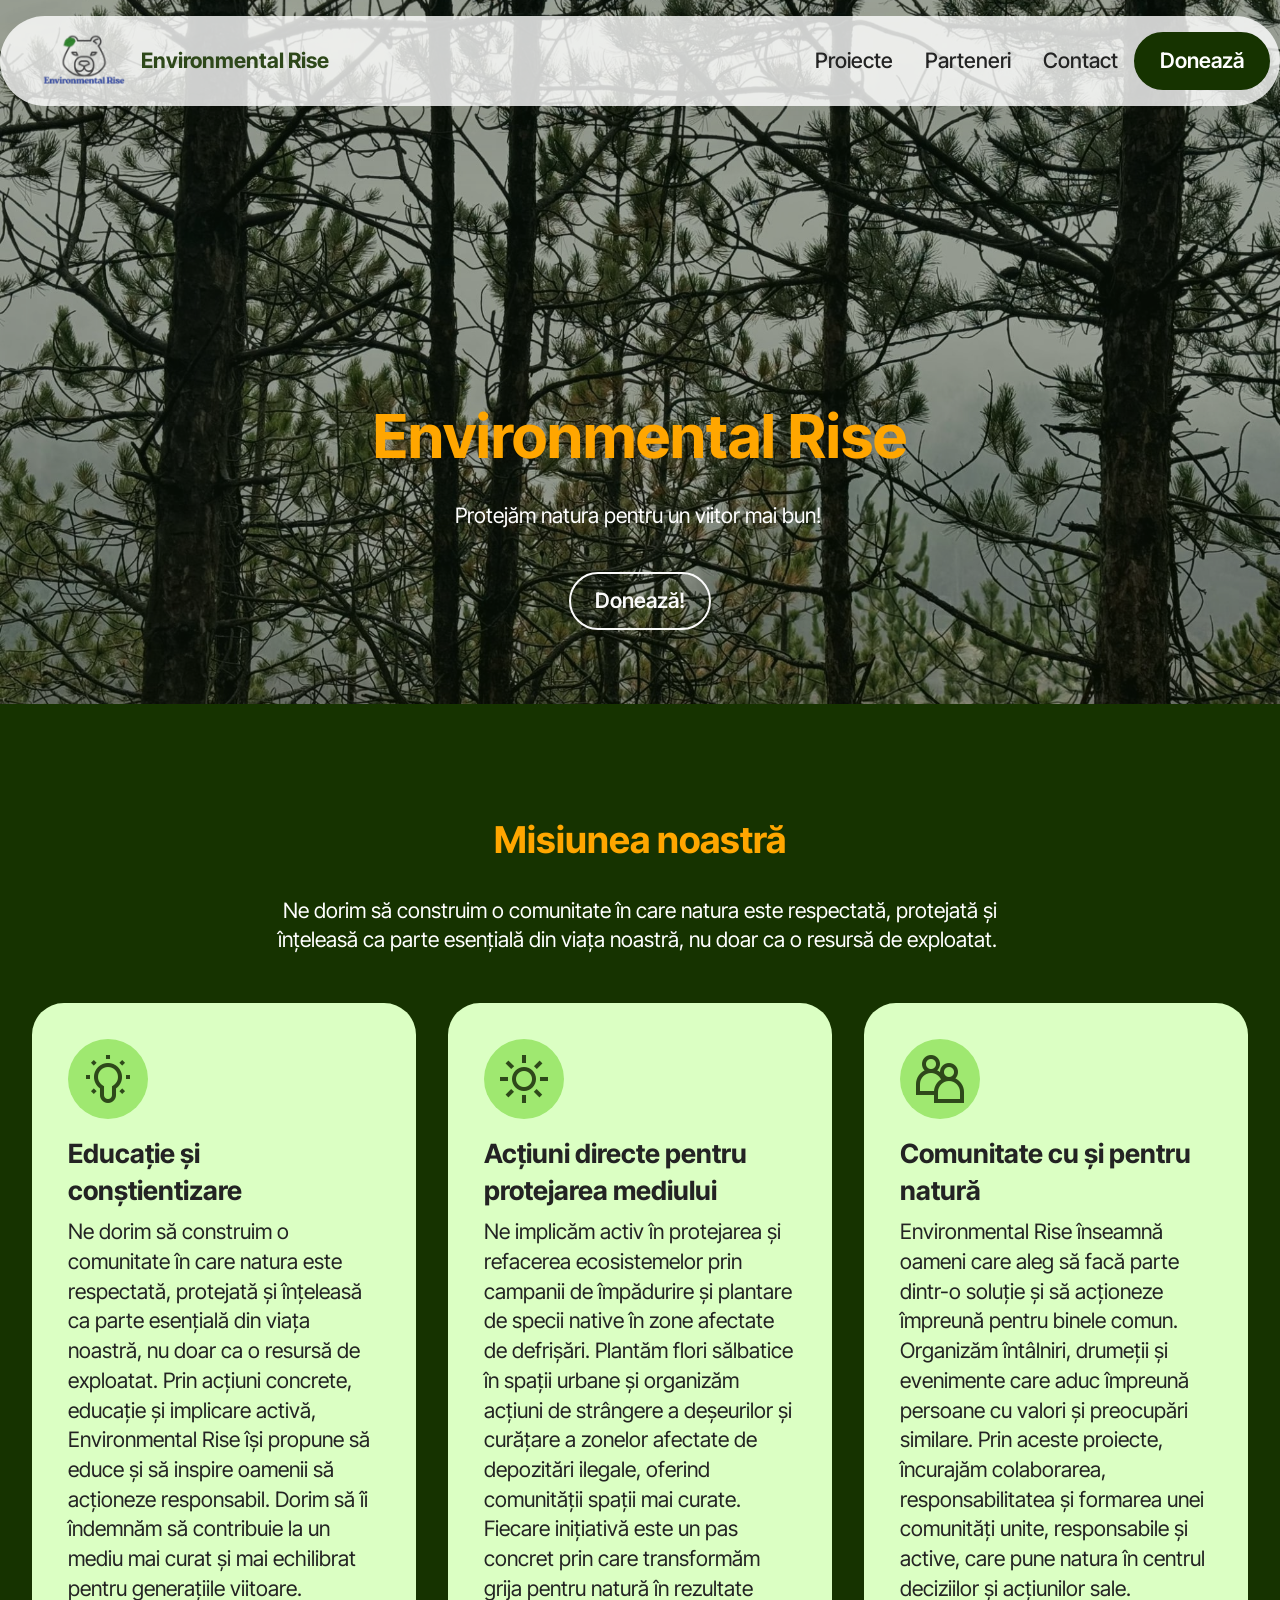
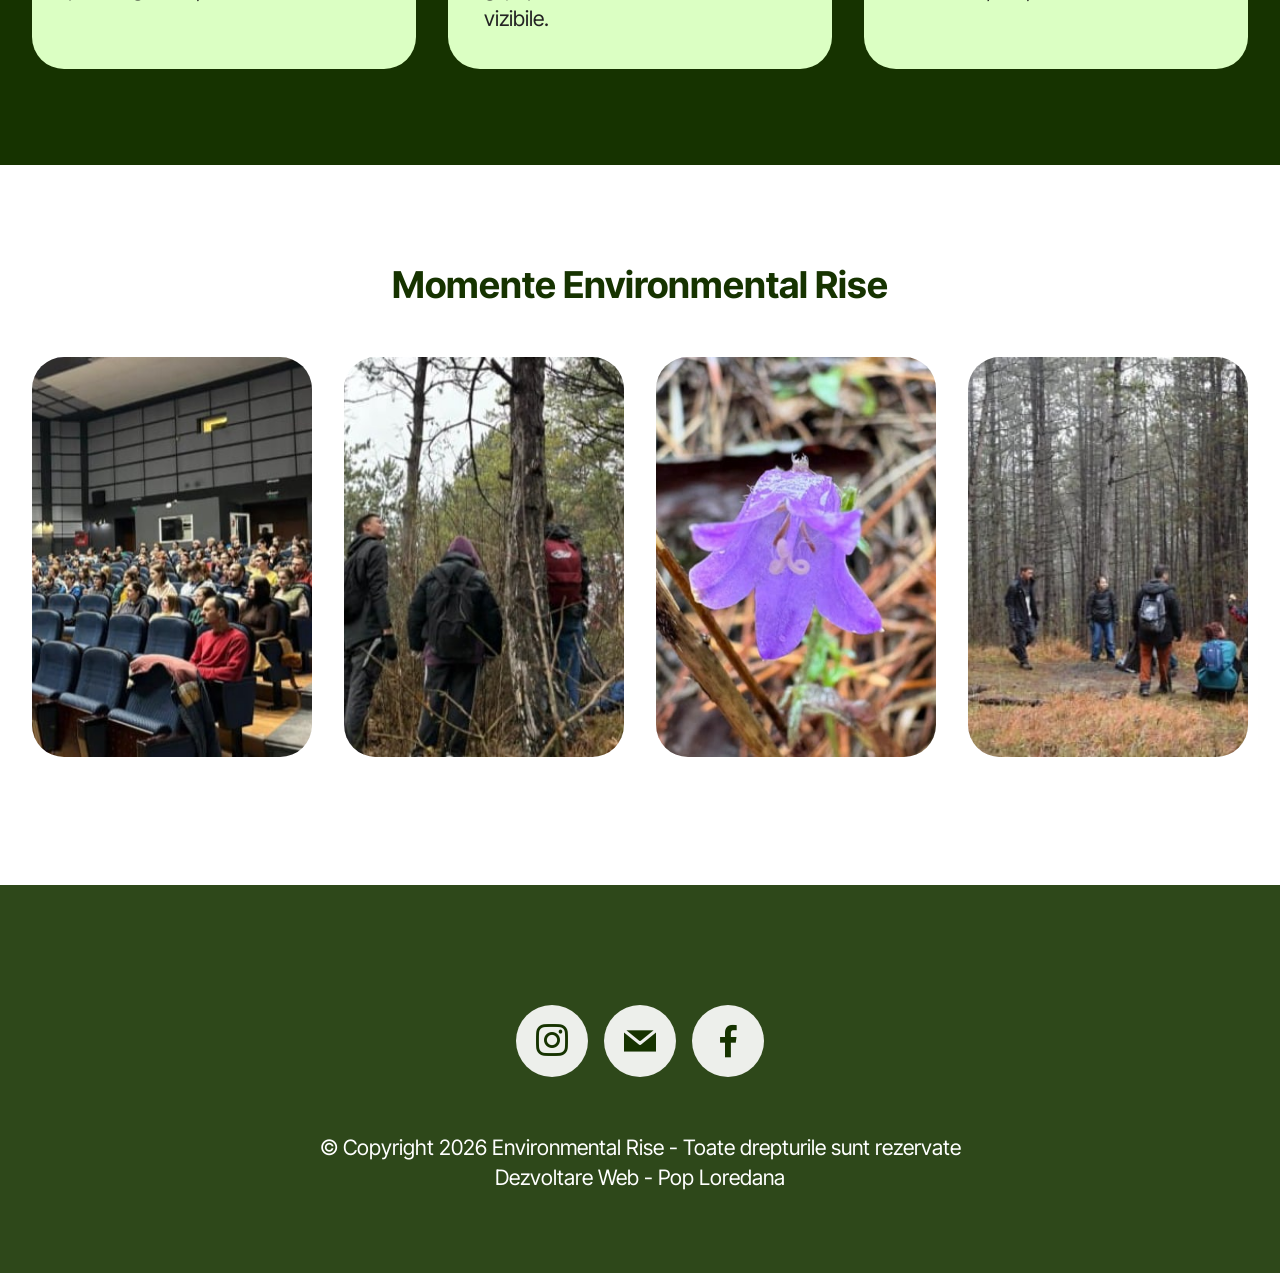
==== commit edc8b248: "Update index.html footer" ====
--- a/index.html
+++ b/index.html
@@ -216,7 +216,8 @@
                 </div>
             </div>
             <div class="col-12 mt-5">
-                <p class="mbr-fonts-style copyright display-7">© Copyright 2026 Environmental Rise - Toate drepturile sunt rezervate</p>Dezvoltare Web - Pop Loredana<br></p>
+                 <p class="mbr-fonts-style copyright display-7">
+                    © Copyright 2026 Environmental Rise - Toate drepturile sunt rezervate<br>Dezvoltare Web - Pop Loredana<br></p>
             </div>
         </div>
     </div>
@@ -230,4 +231,4 @@
   
  
   </body>
-</html>+</html>
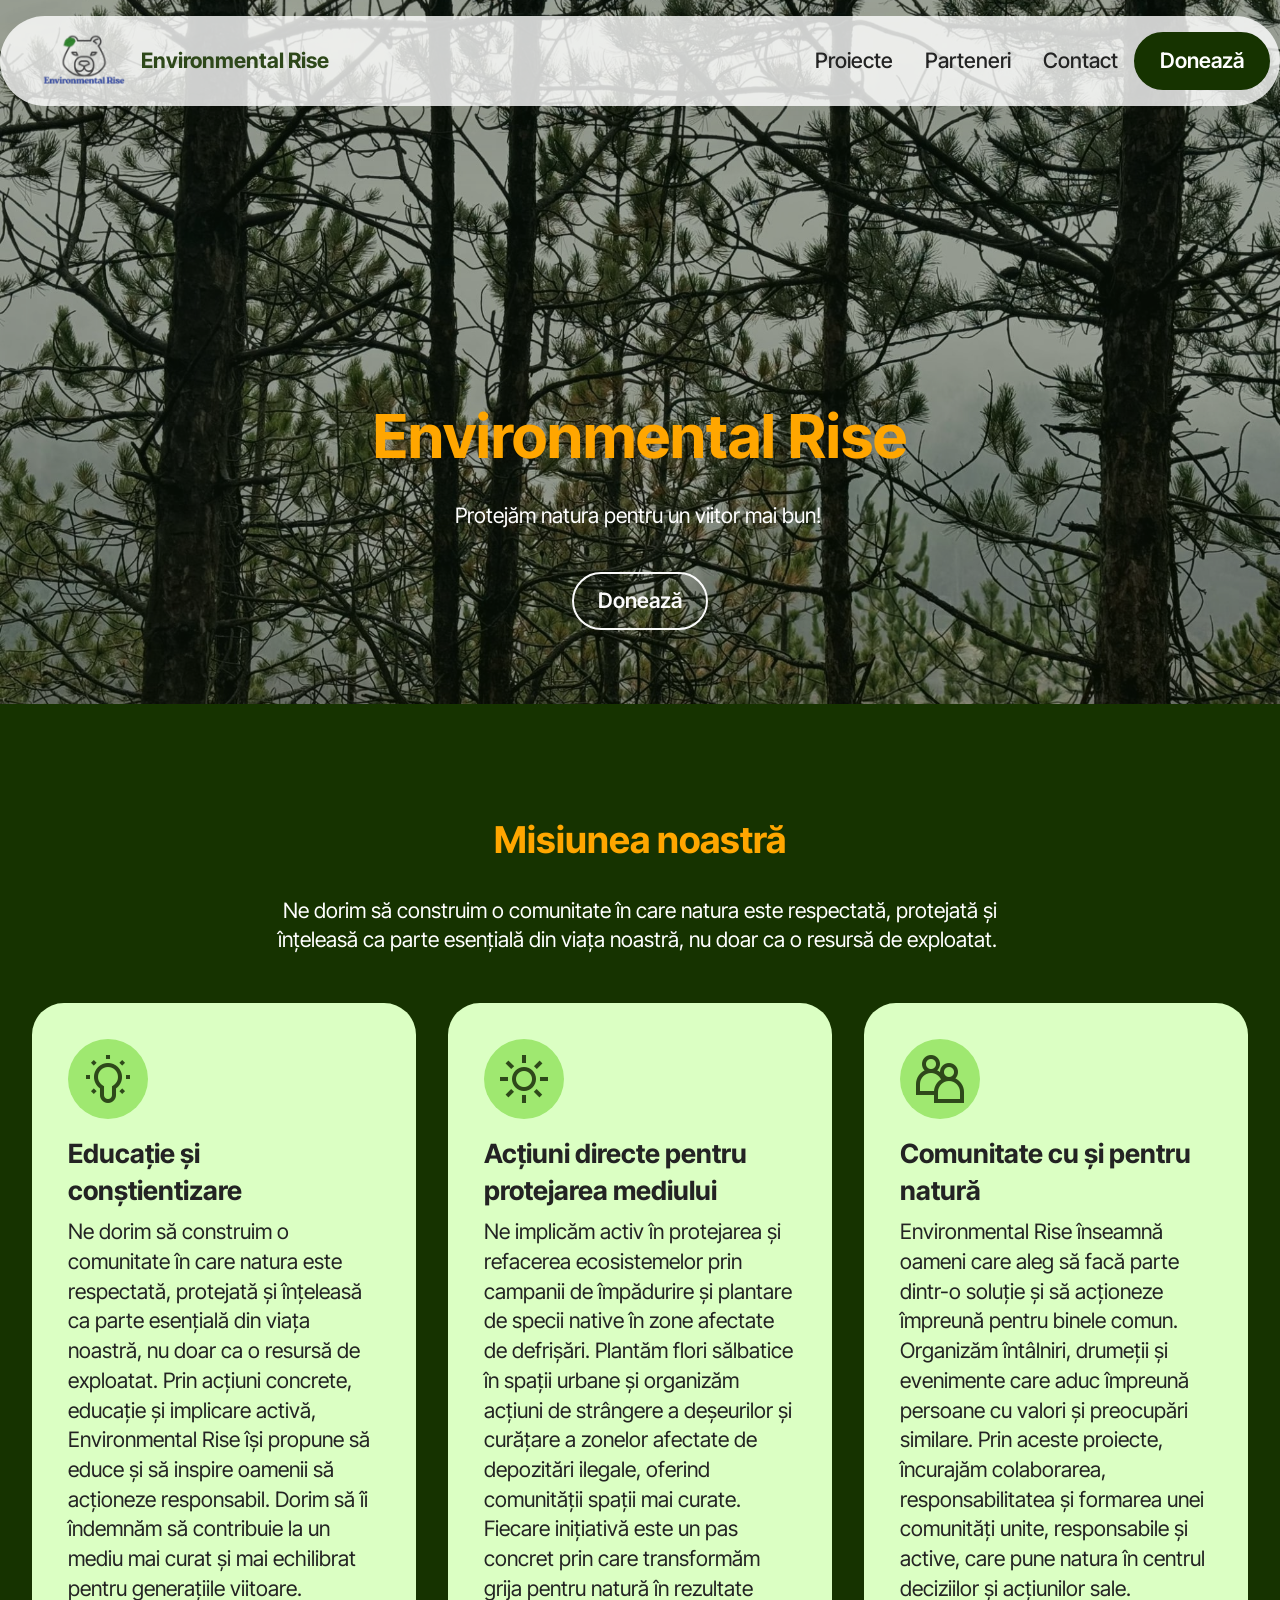
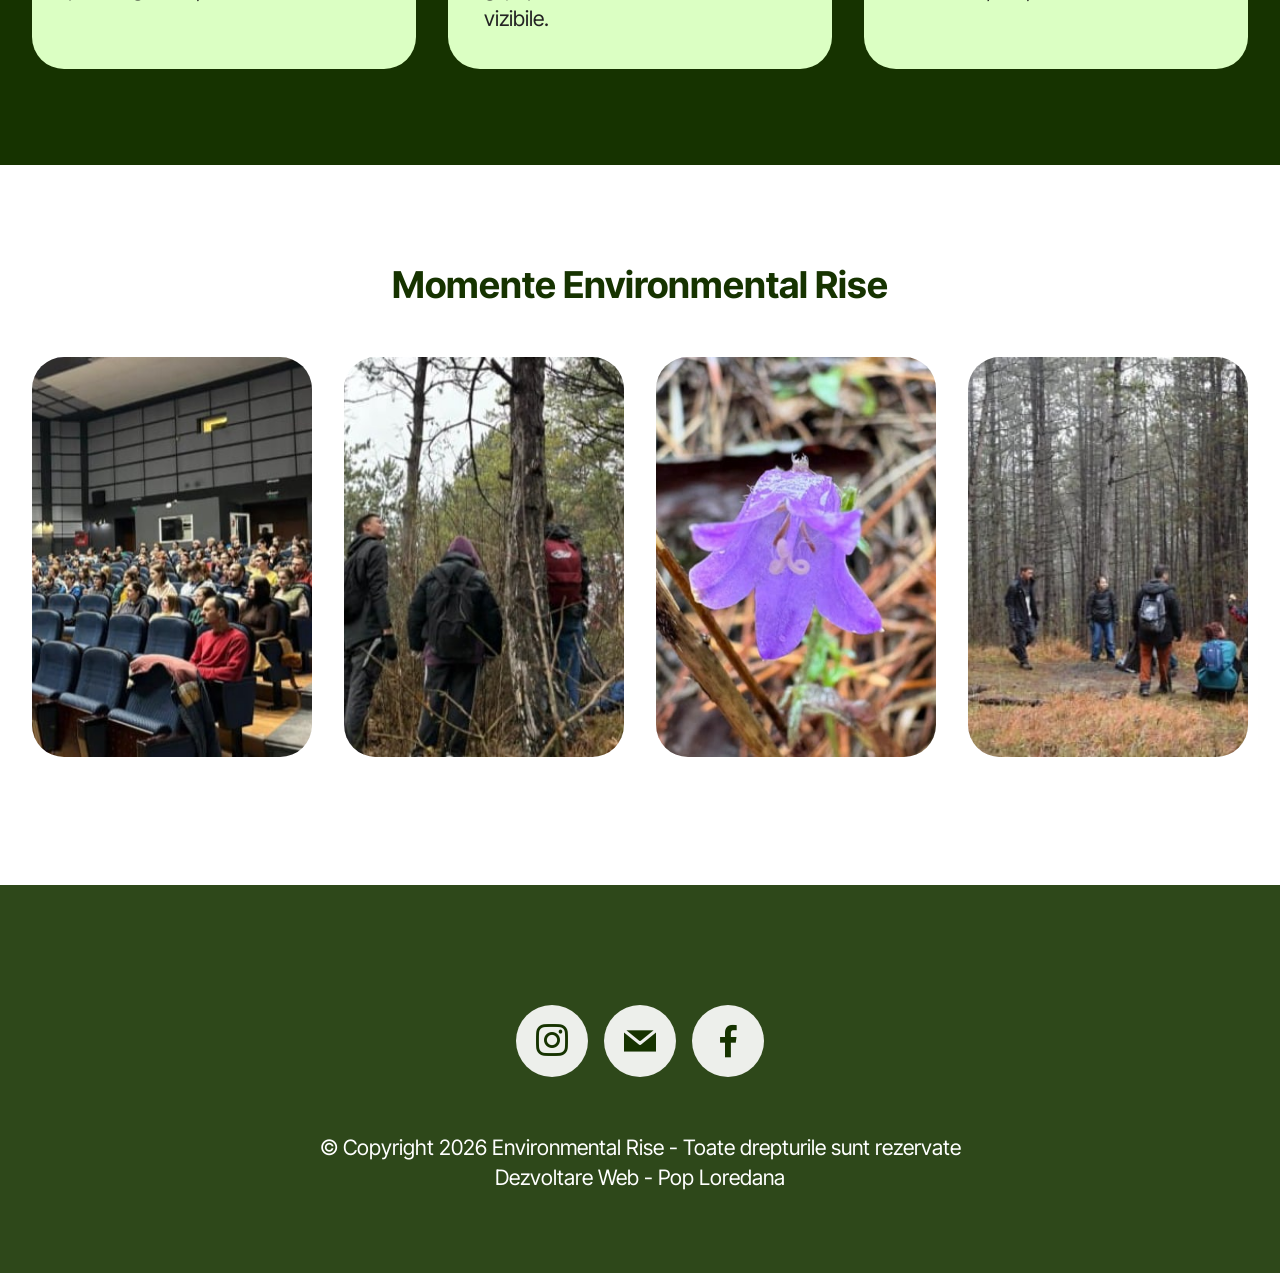
==== commit 74155d7d: "Update doneaza index.html" ====
--- a/index.html
+++ b/index.html
@@ -73,7 +73,7 @@
           <strong><br>Environmental Rise</strong></h1>
         
         <p class="mbr-fonts-style mbr-text mbr-white mb-4 display-7">Protejăm natura pentru un viitor mai bun!&nbsp;</p>
-        <div class="mbr-section-btn"><a class="btn btn-white-outline display-7" href="doneaza.html">Donează!</a></div>
+        <div class="mbr-section-btn"><a class="btn btn-white-outline display-7" href="doneaza.html">Donează</a></div>
       </div>
     </div>
   </div>
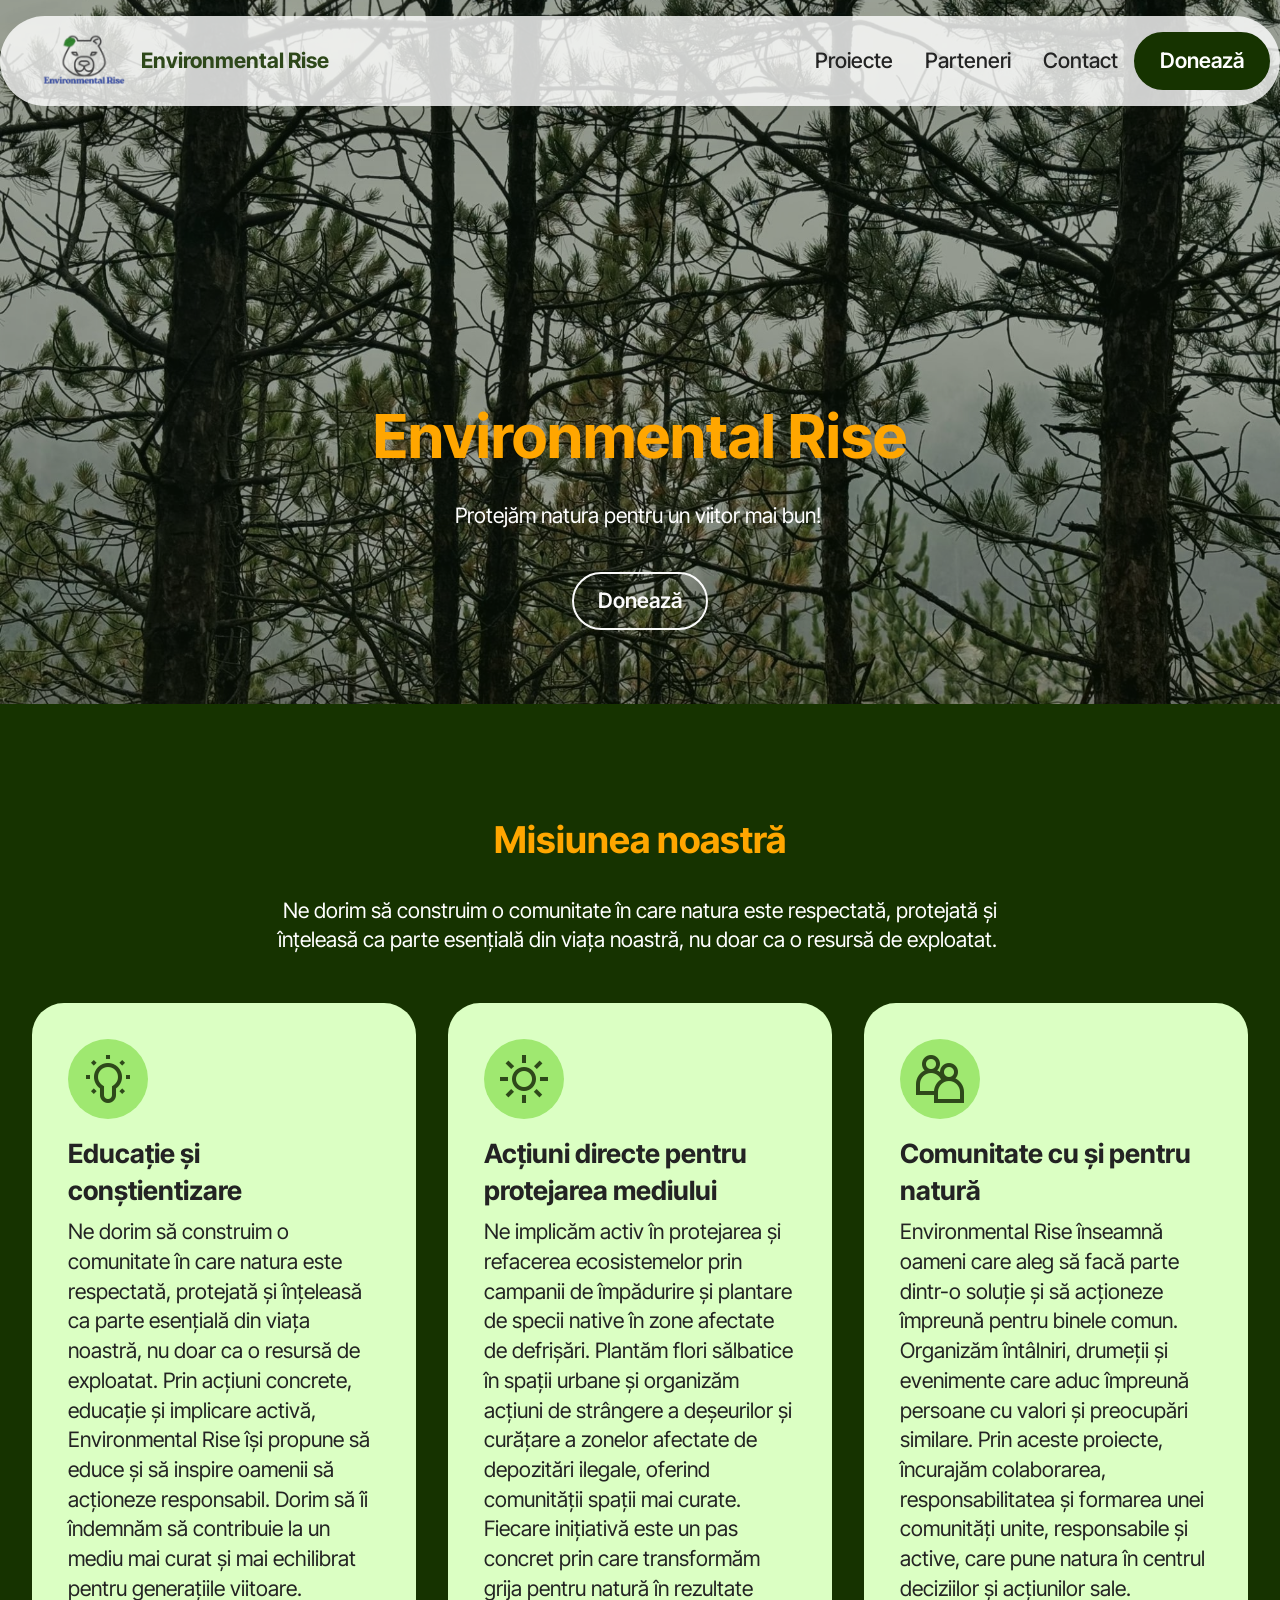
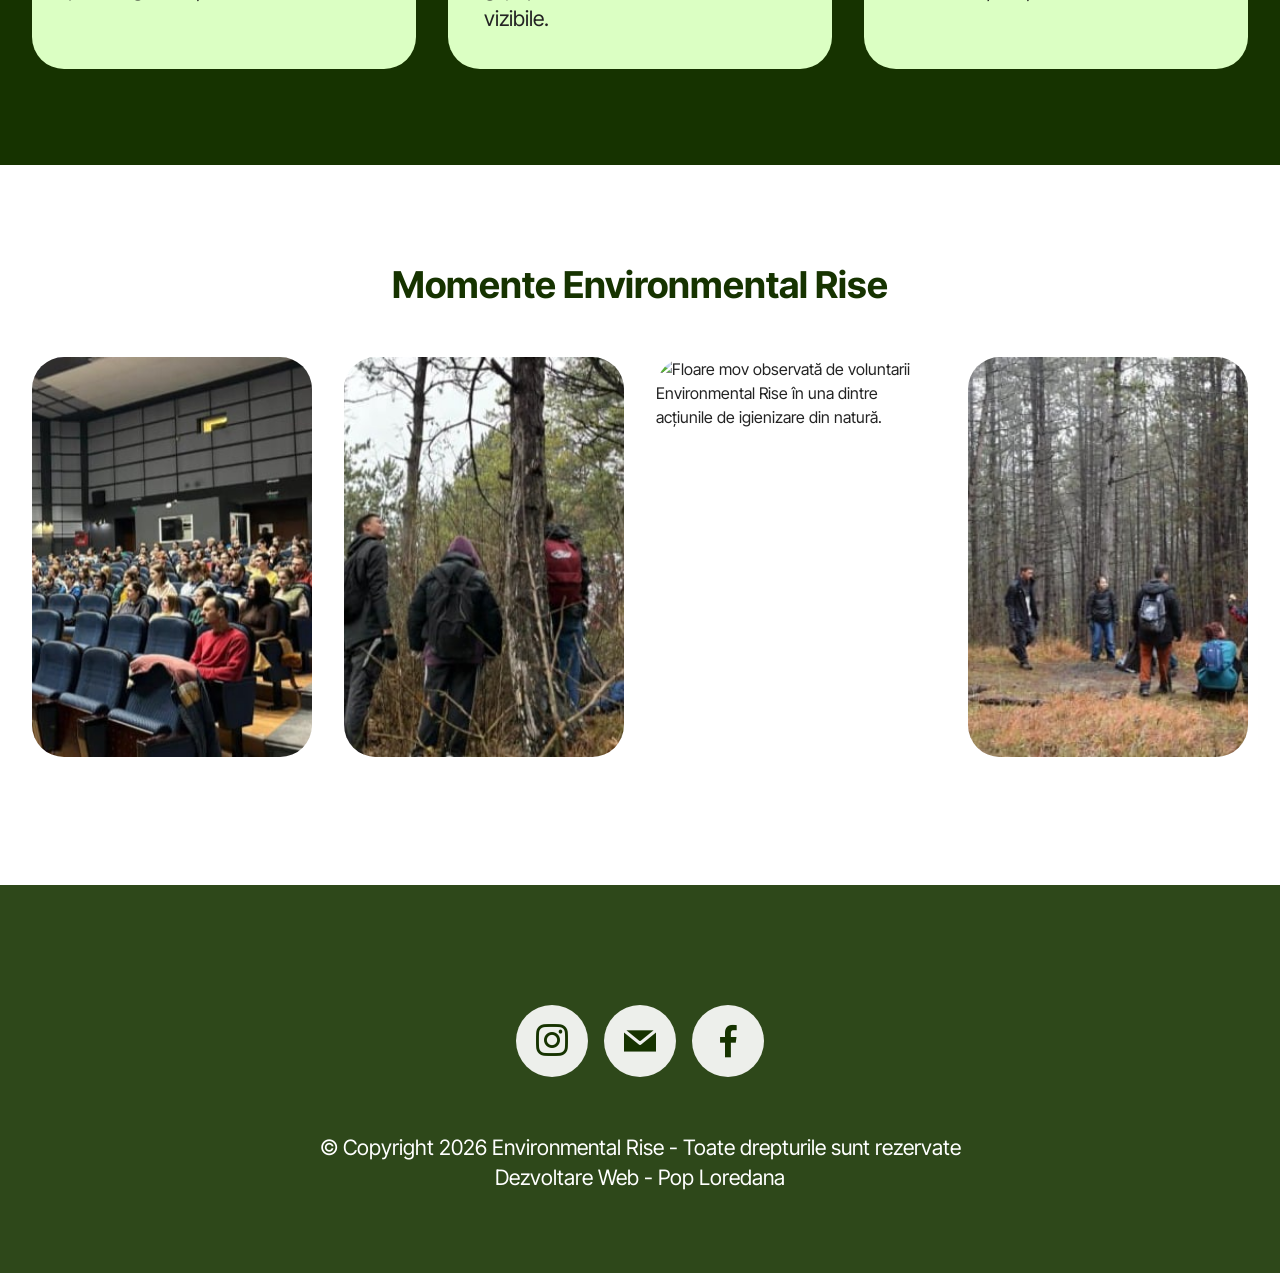
==== commit 241bfcdc: "Update index.html floare" ====
--- a/index.html
+++ b/index.html
@@ -165,7 +165,7 @@
         </div><div class="item features-image col-12 col-md-6 col-lg-3">
           <div class="item-wrapper">
             <div class="item-img">
-              <img src="assets/images/floare-516x516.jpg" alt="Floare mov observată de voluntarii Environmental Rise în una dintre acțiunile de igienizare din natură." title="" data-slide-to="2" data-bs-slide-to="2">
+              <img src="assets/images/floare.jpeg" alt="Floare mov observată de voluntarii Environmental Rise în una dintre acțiunile de igienizare din natură." title="" data-slide-to="2" data-bs-slide-to="2">
             </div>
             
           </div>
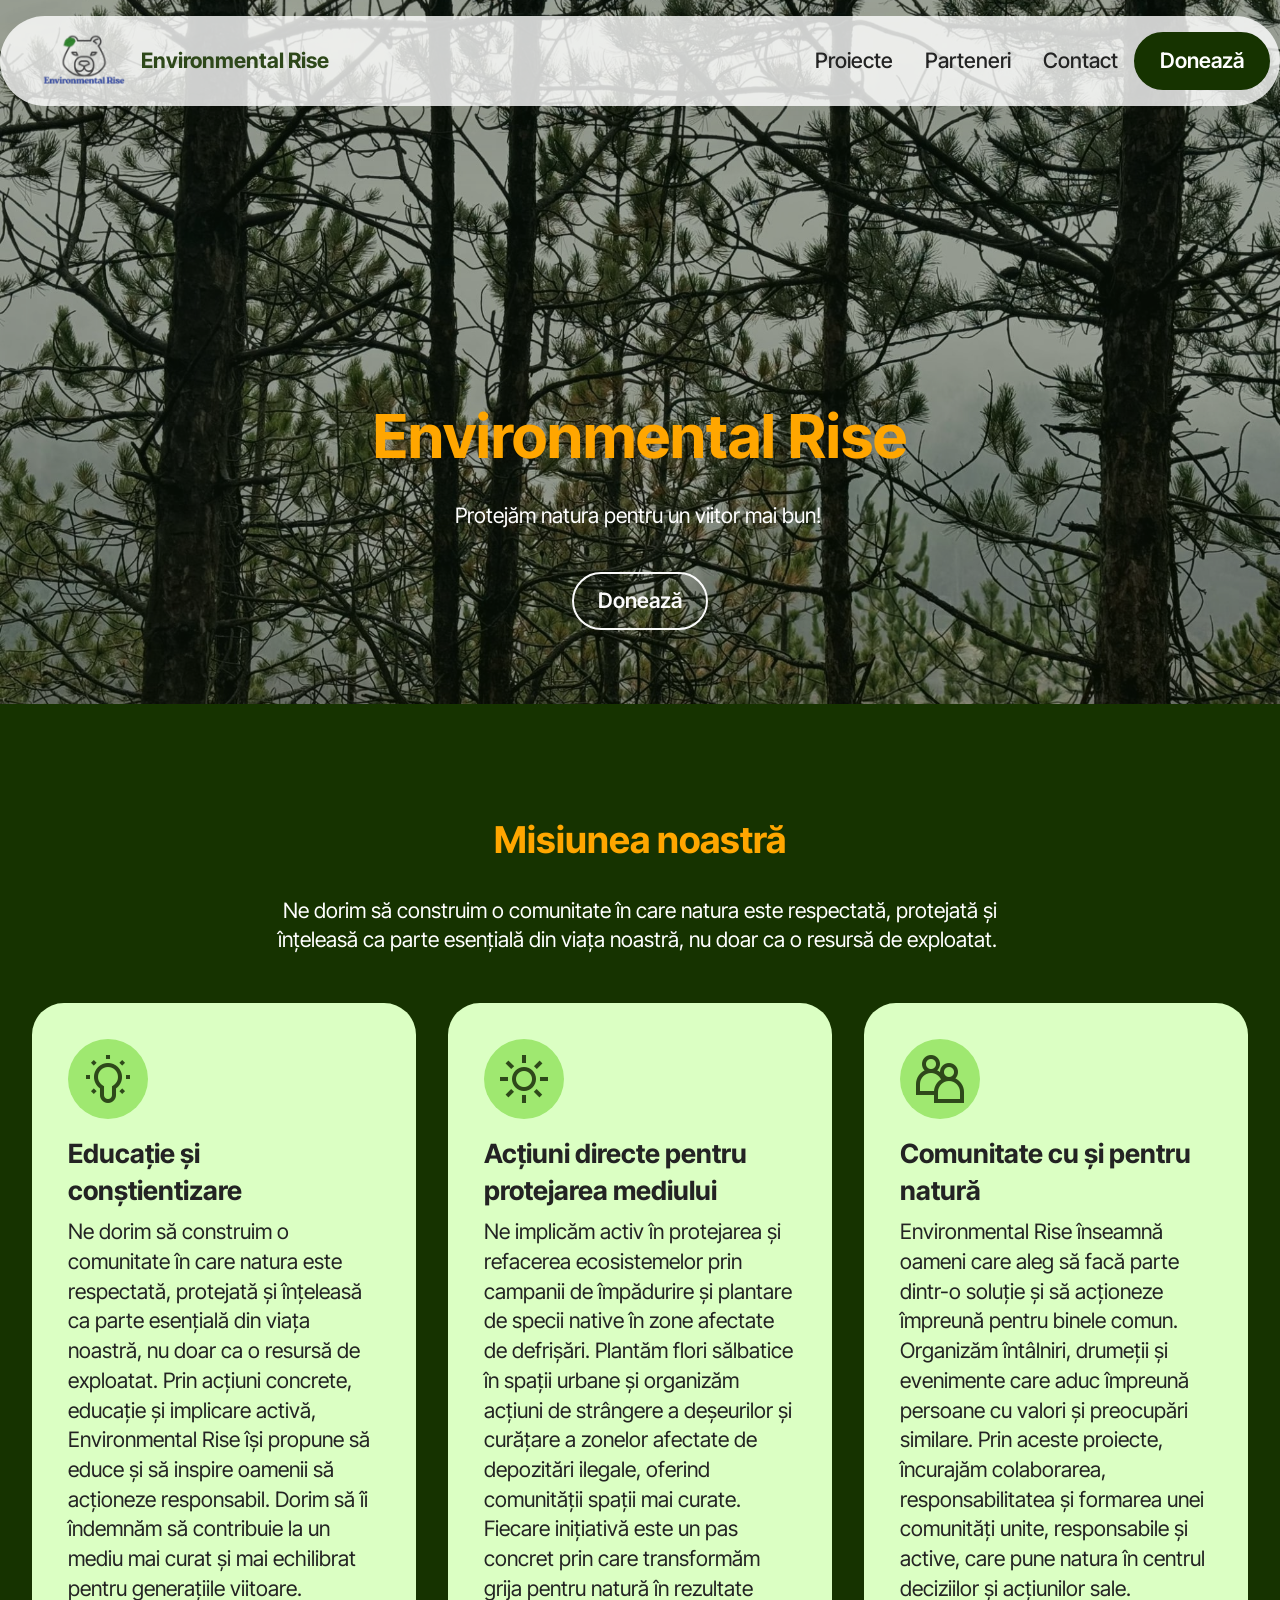
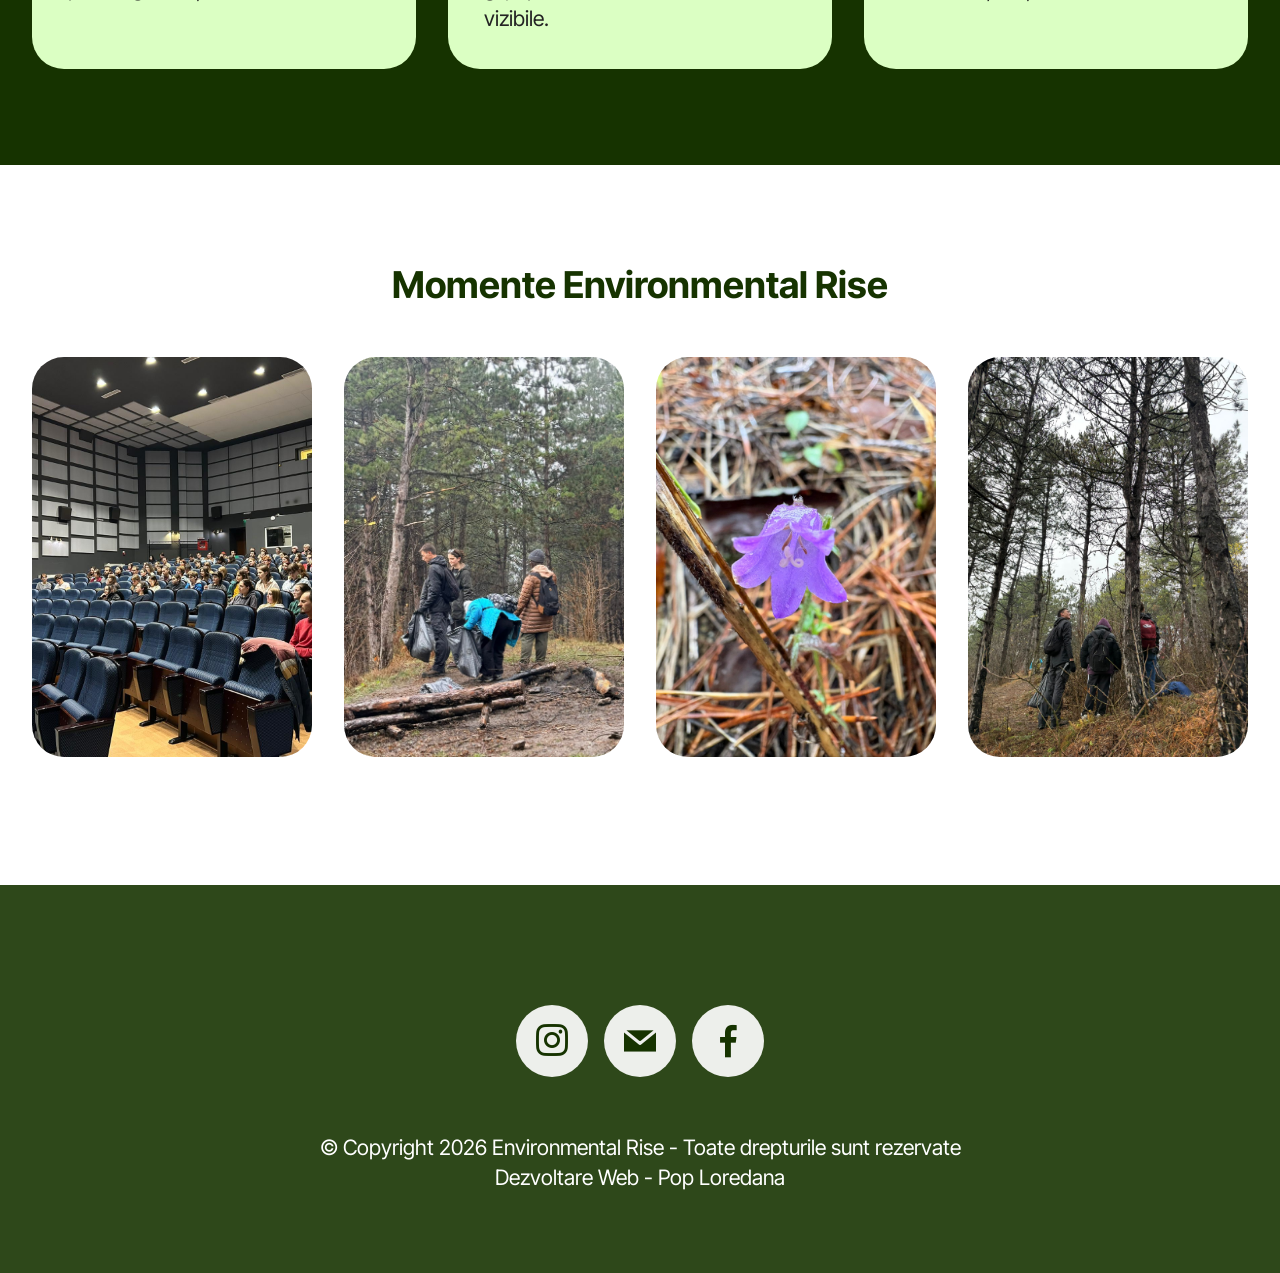
==== commit 6432d233: "poze clare" ====
--- a/index.html
+++ b/index.html
@@ -151,14 +151,14 @@
         <div class="item features-image col-12 col-md-6 col-lg-3 active">
           <div class="item-wrapper">
             <div class="item-img">
-              <img src="assets/images/cinema-388x388.jpg" alt="Sală de Cinema plină de spectatori cu prilejul ecranizării unuia dintre documentarele cu scop educativ și de conștientizare pentru mediu" title="" data-slide-to="0" data-bs-slide-to="0">
+              <img src="assets/images/cinema (2).jpeg" alt="Sală de Cinema plină de spectatori cu prilejul ecranizării unuia dintre documentarele cu scop educativ și de conștientizare pentru mediu" title="" data-slide-to="0" data-bs-slide-to="0">
             </div>
             
           </div>
         </div><div class="item features-image col-12 col-md-6 col-lg-3">
           <div class="item-wrapper">
             <div class="item-img">
-              <img src="assets/images/padurea-faget-376x376.jpg" alt="Voluntarii Environmental Rise în  Făget, explorând pădurea cu sacii de gunoi la îndemână. " title="" data-slide-to="1" data-bs-slide-to="1">
+              <img src="assets/images/padurea-faget-igienizare.jpeg" alt="Voluntarii Environmental Rise în  Făget, explorând pădurea cu sacii de gunoi la îndemână. " title="" data-slide-to="1" data-bs-slide-to="1">
             </div>
             
           </div>
@@ -175,7 +175,7 @@
         <div class="item features-image col-12 col-md-6 col-lg-3">
           <div class="item-wrapper">
             <div class="item-img">
-              <img src="assets/images/igienizare-faget-344x344.jpg" alt="Voluntarii Environmental Rise în timpul acțiunii de igienizare a Pădurii Făget" title="" data-slide-to="3" data-bs-slide-to="3">
+              <img src="assets/images/looking-up.jpeg" alt="Voluntarii Environmental Rise în timpul acțiunii de igienizare a Pădurii Făget" title="" data-slide-to="3" data-bs-slide-to="3">
             </div>
             
           </div>
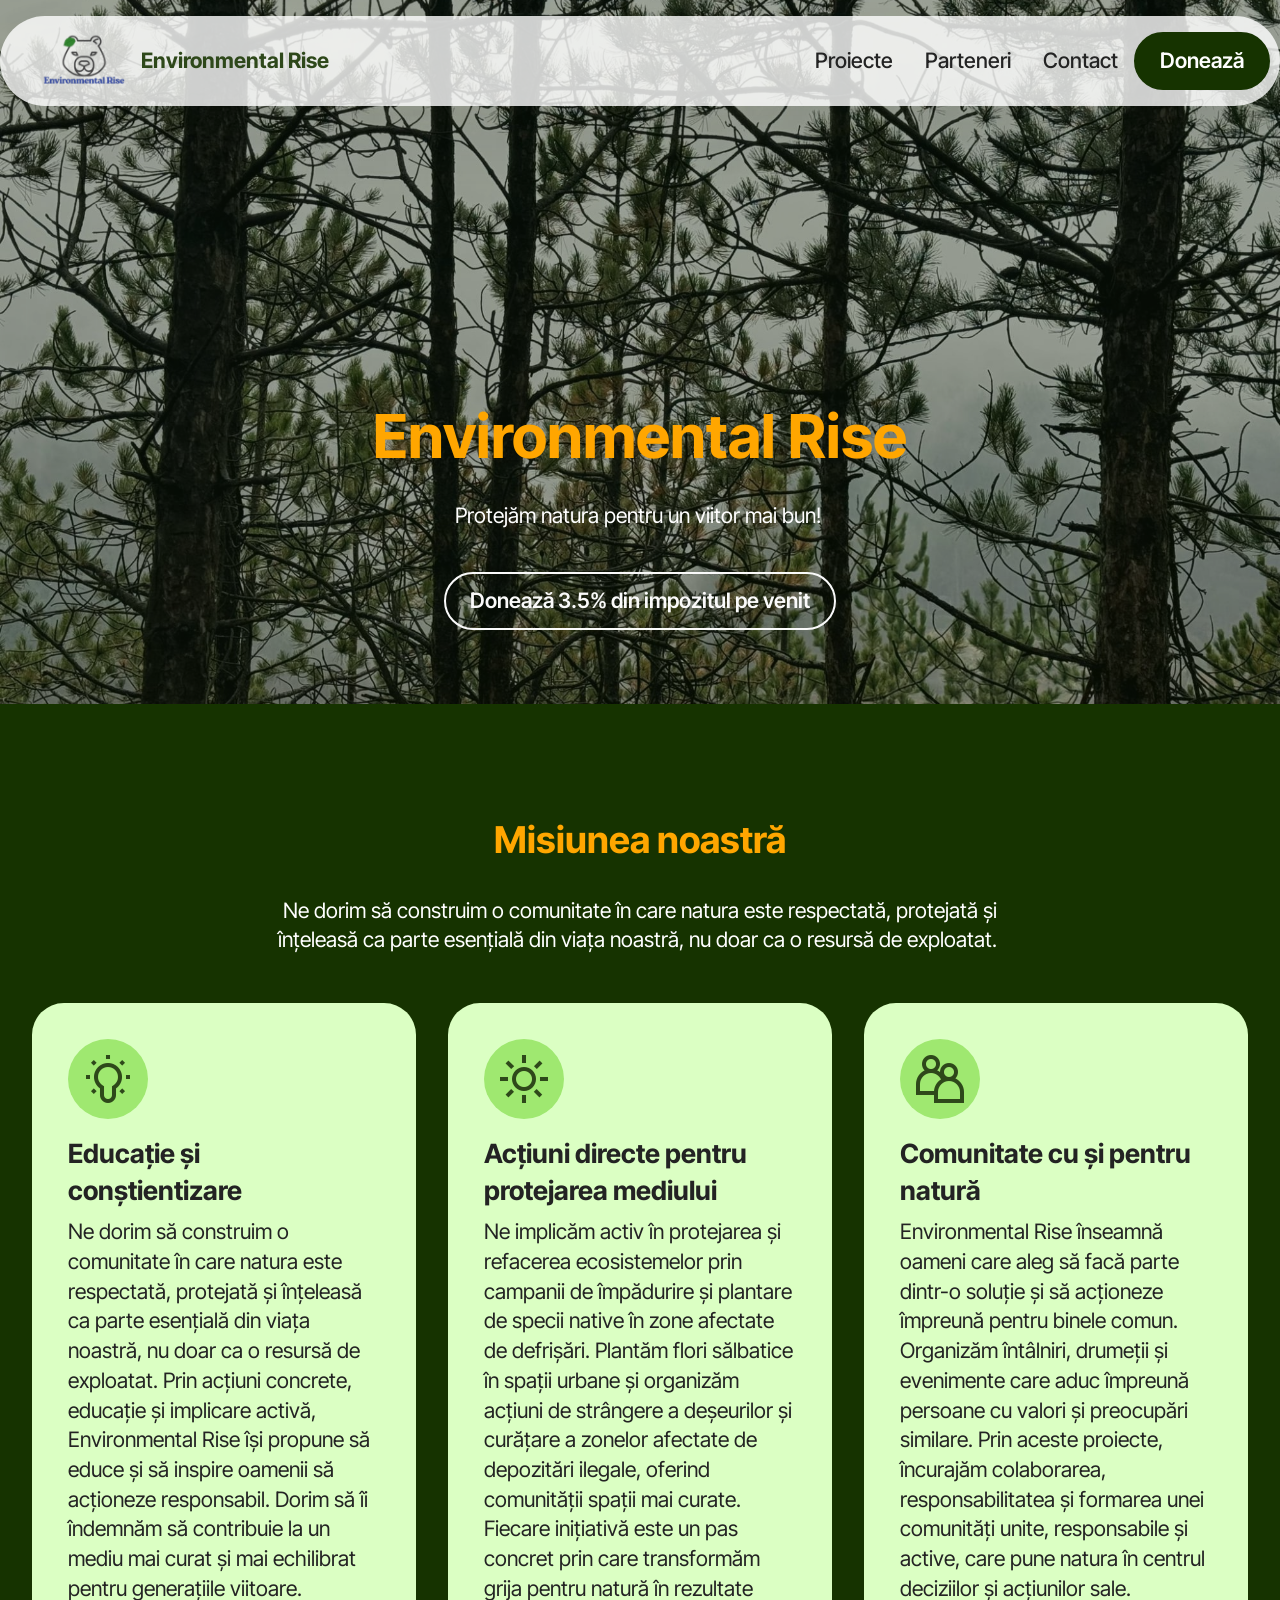
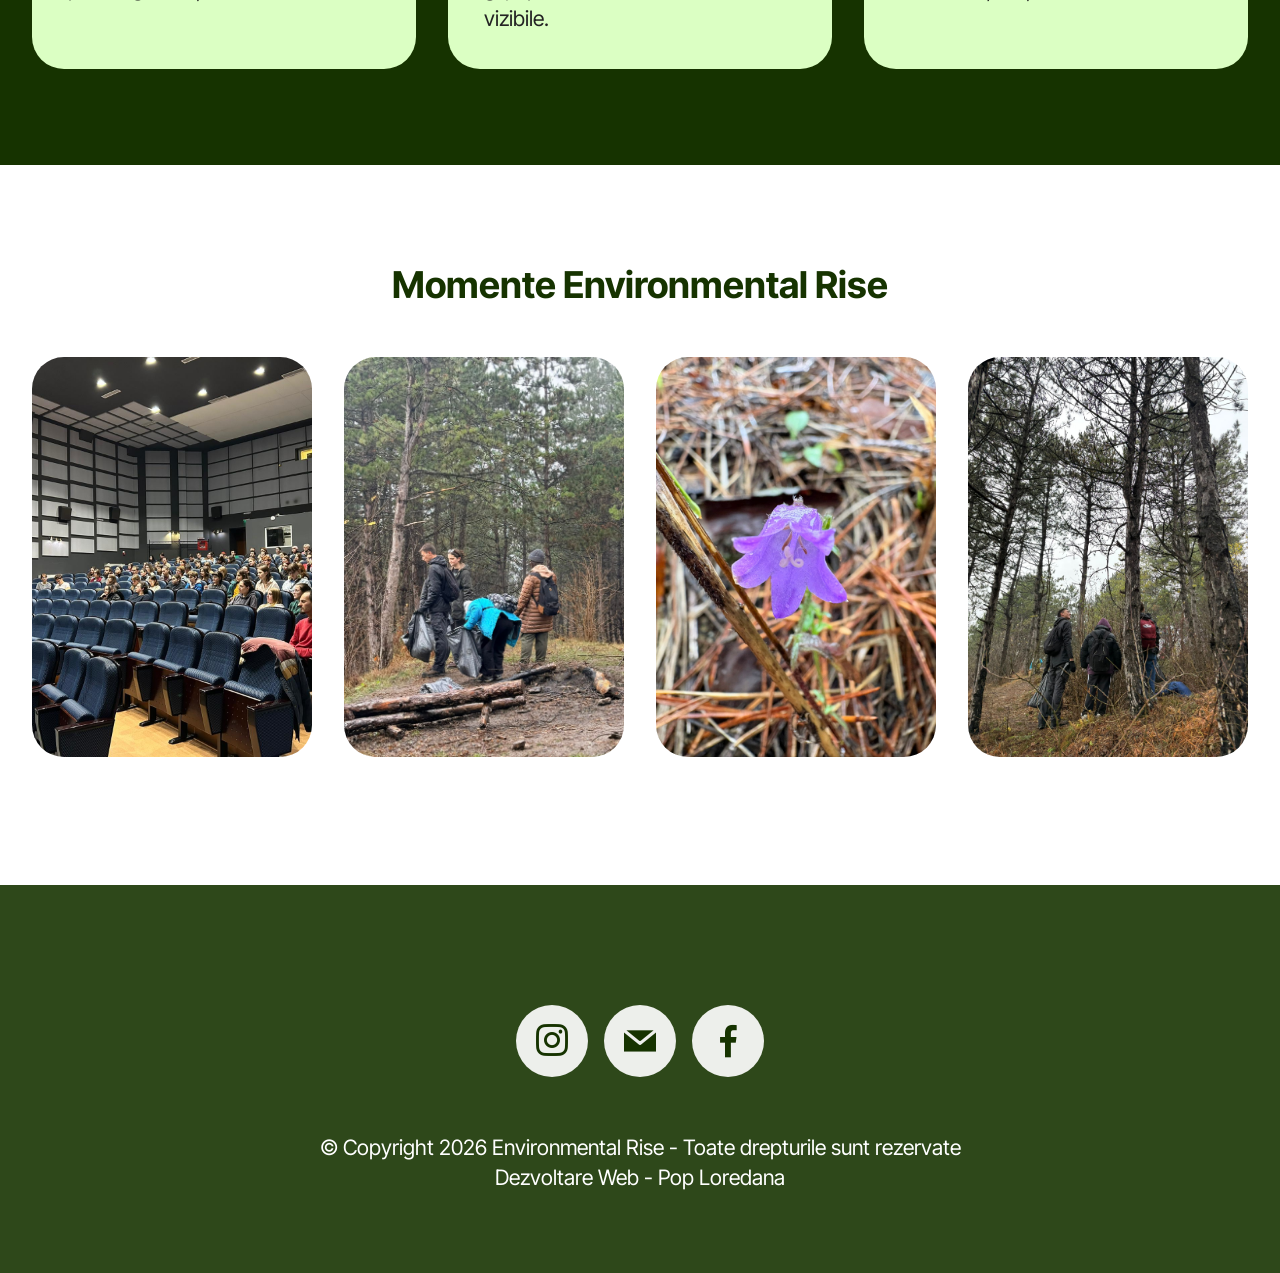
==== commit 0367ee84: "modificare buton doneaza" ====
--- a/index.html
+++ b/index.html
@@ -73,7 +73,7 @@
           <strong><br>Environmental Rise</strong></h1>
         
         <p class="mbr-fonts-style mbr-text mbr-white mb-4 display-7">Protejăm natura pentru un viitor mai bun!&nbsp;</p>
-        <div class="mbr-section-btn"><a class="btn btn-white-outline display-7" href="doneaza.html">Donează</a></div>
+       <div class="mbr-section-btn"><a class="btn btn-white-outline display-7" href="https://formular230.ro/asociatia-ascensiunea-mediului" target="_blank" rel="noopener noreferrer">Donează 3.5% din impozitul pe venit</a></div>
       </div>
     </div>
   </div>
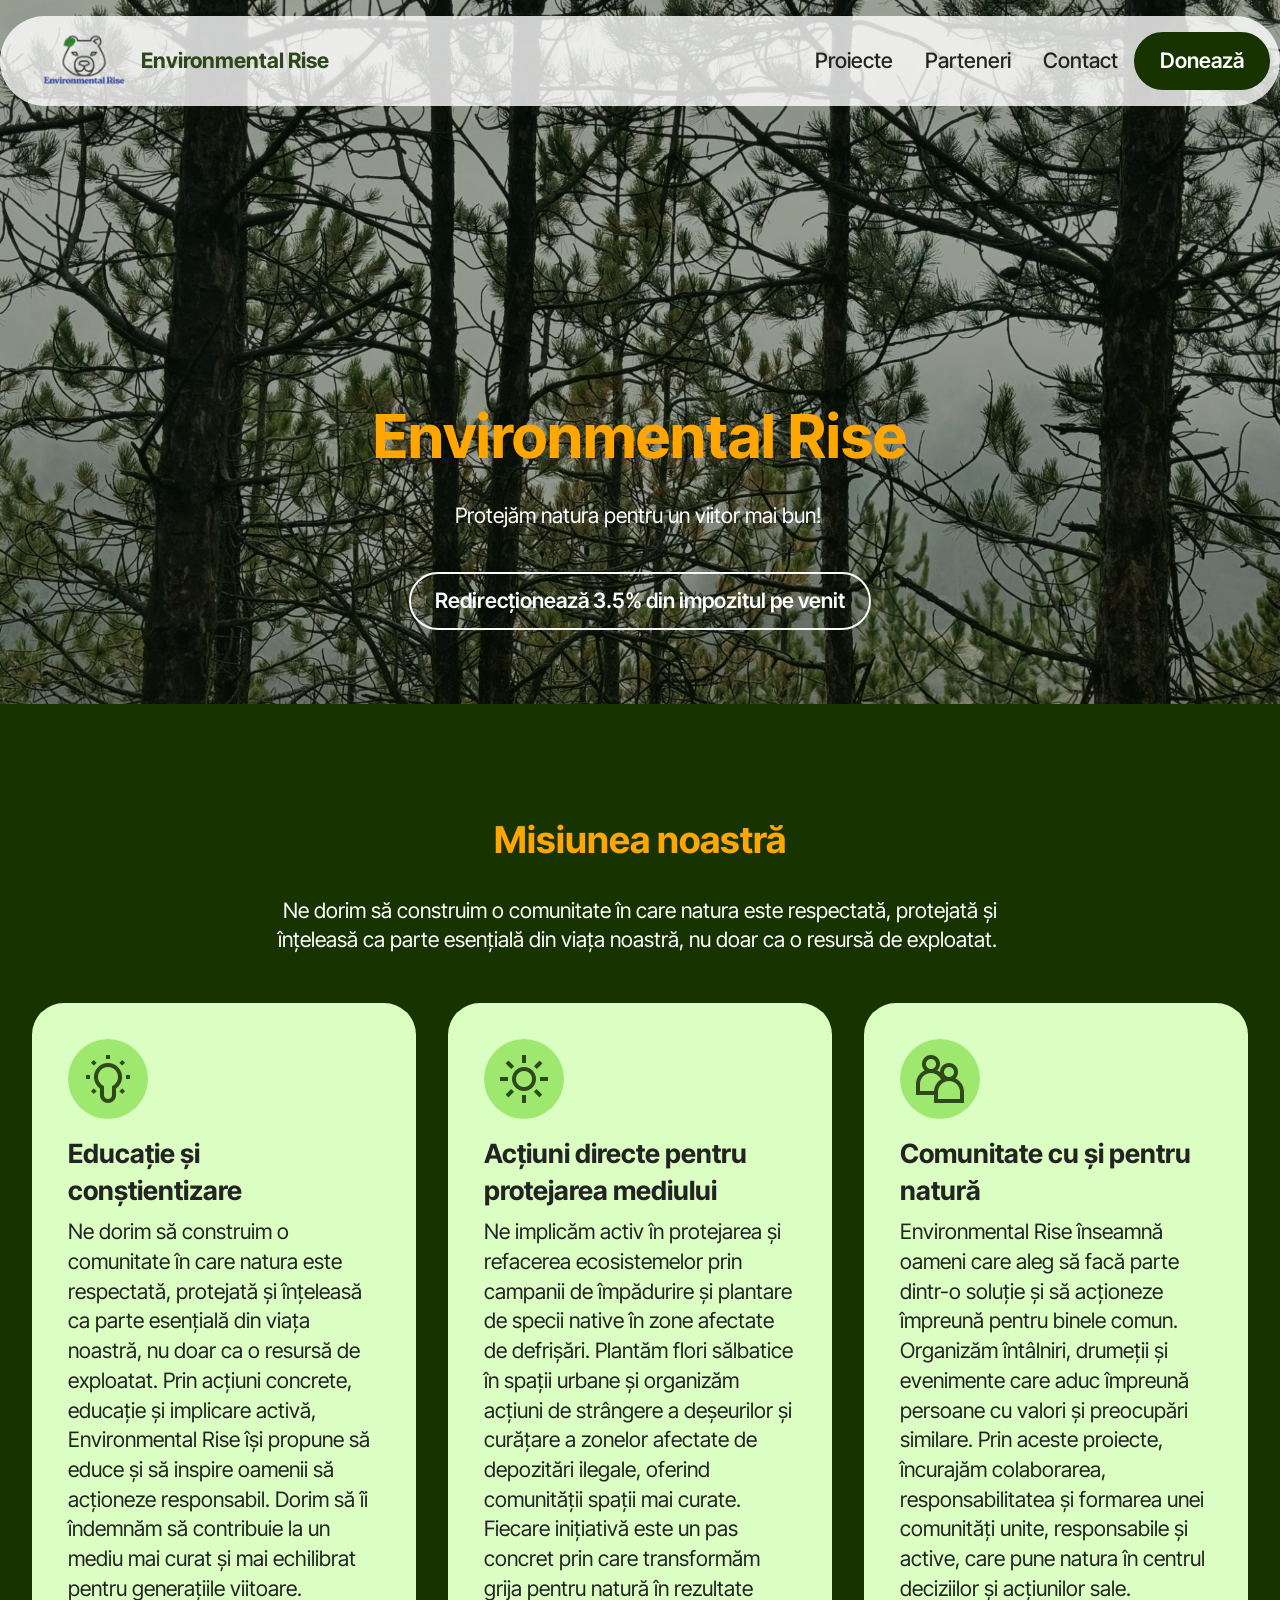
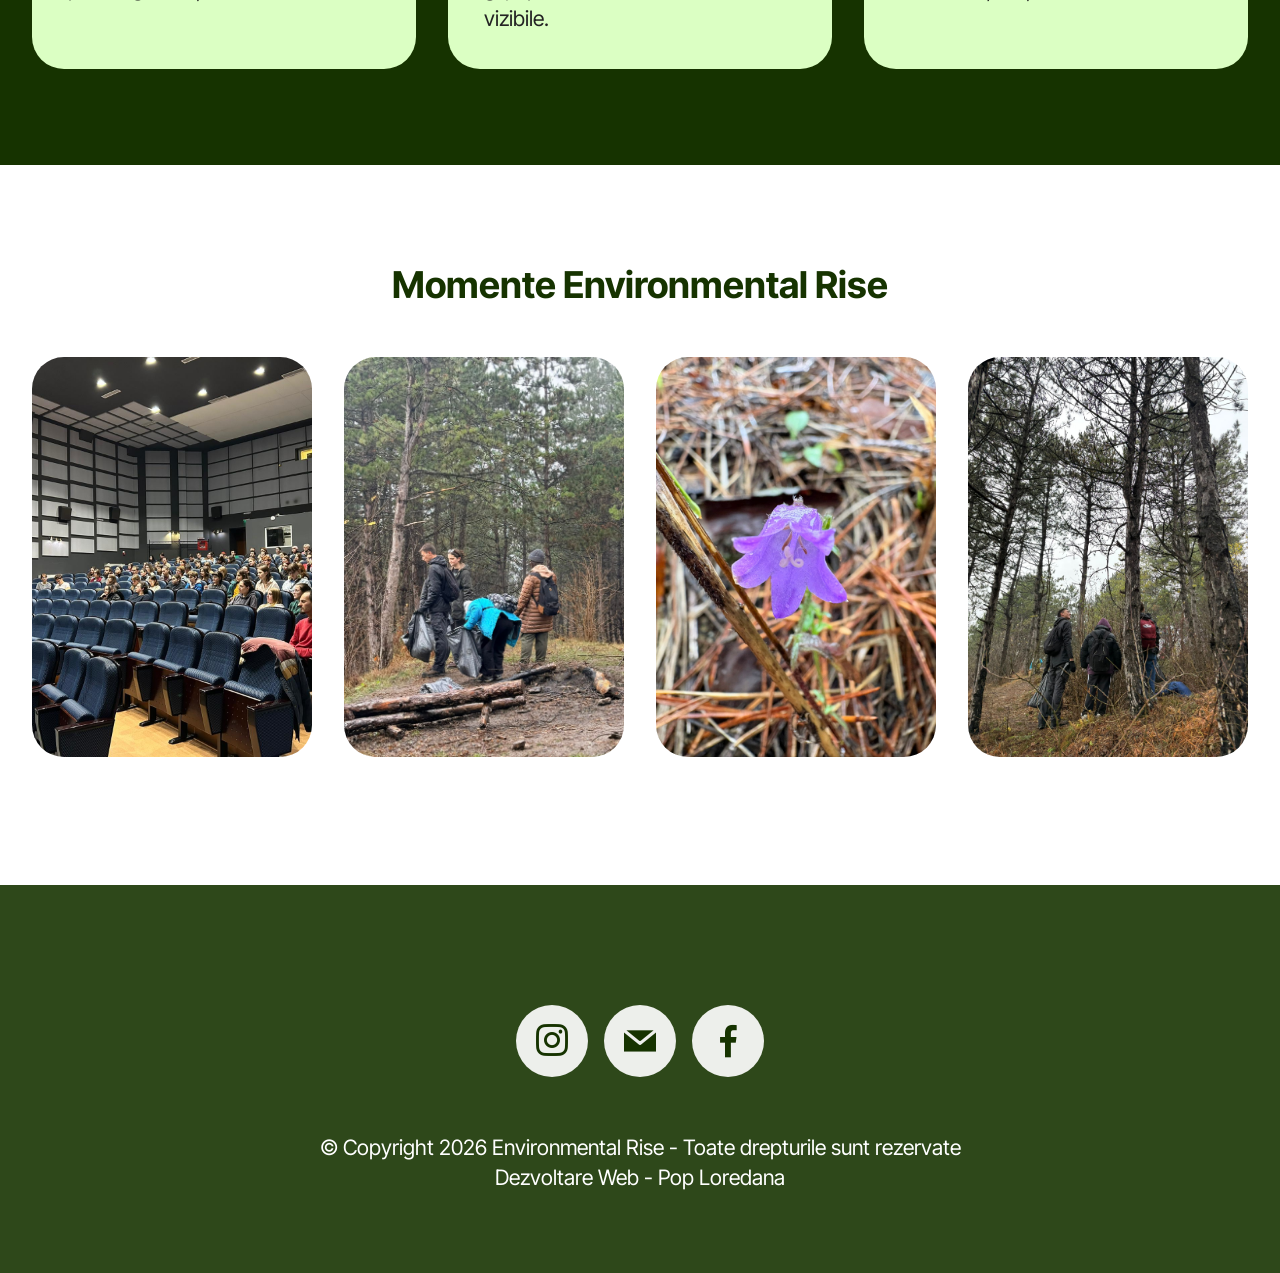
==== commit b8be62c5: "doneaza" ====
--- a/index.html
+++ b/index.html
@@ -73,7 +73,7 @@
           <strong><br>Environmental Rise</strong></h1>
         
         <p class="mbr-fonts-style mbr-text mbr-white mb-4 display-7">Protejăm natura pentru un viitor mai bun!&nbsp;</p>
-       <div class="mbr-section-btn"><a class="btn btn-white-outline display-7" href="https://formular230.ro/asociatia-ascensiunea-mediului" target="_blank" rel="noopener noreferrer">Donează 3.5% din impozitul pe venit</a></div>
+       <div class="mbr-section-btn"><a class="btn btn-white-outline display-7" href="https://formular230.ro/asociatia-ascensiunea-mediului" target="_blank" rel="noopener noreferrer">Redirecționează 3.5% din impozitul pe venit</a></div>
       </div>
     </div>
   </div>
